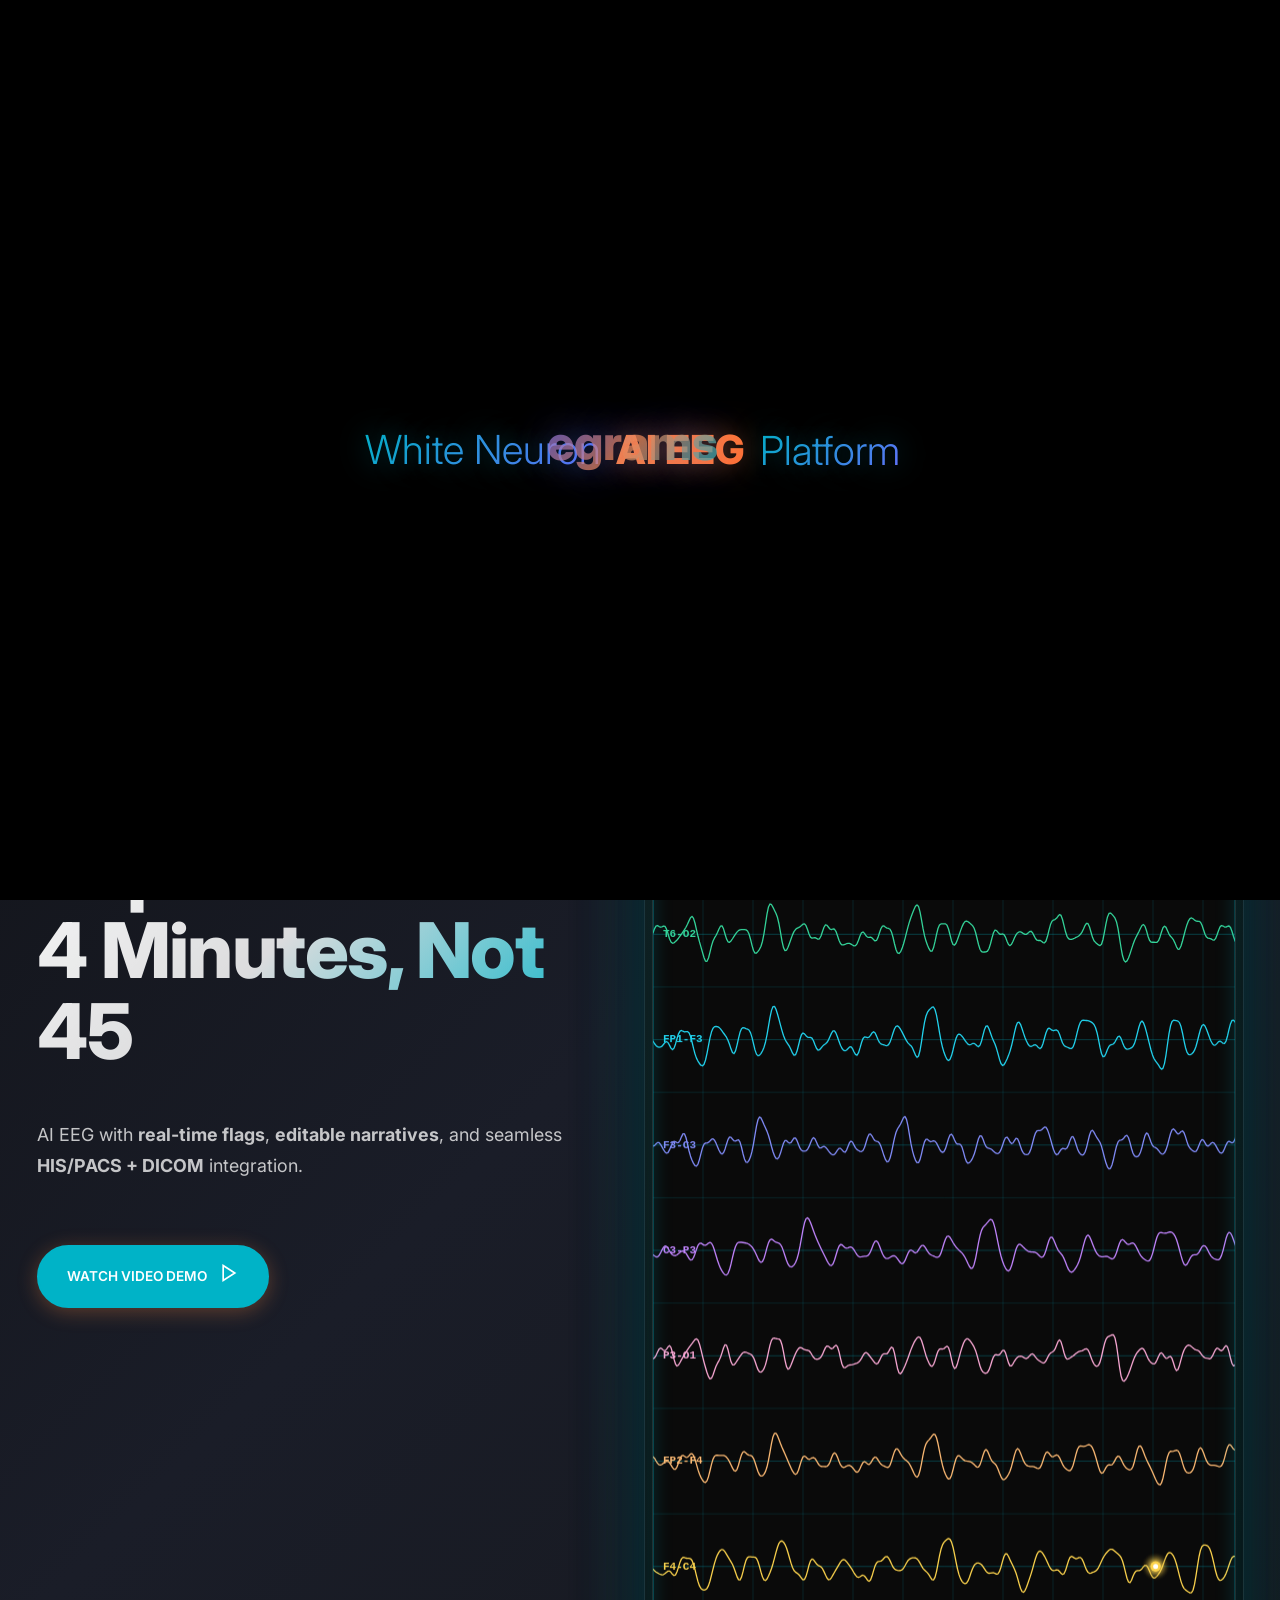
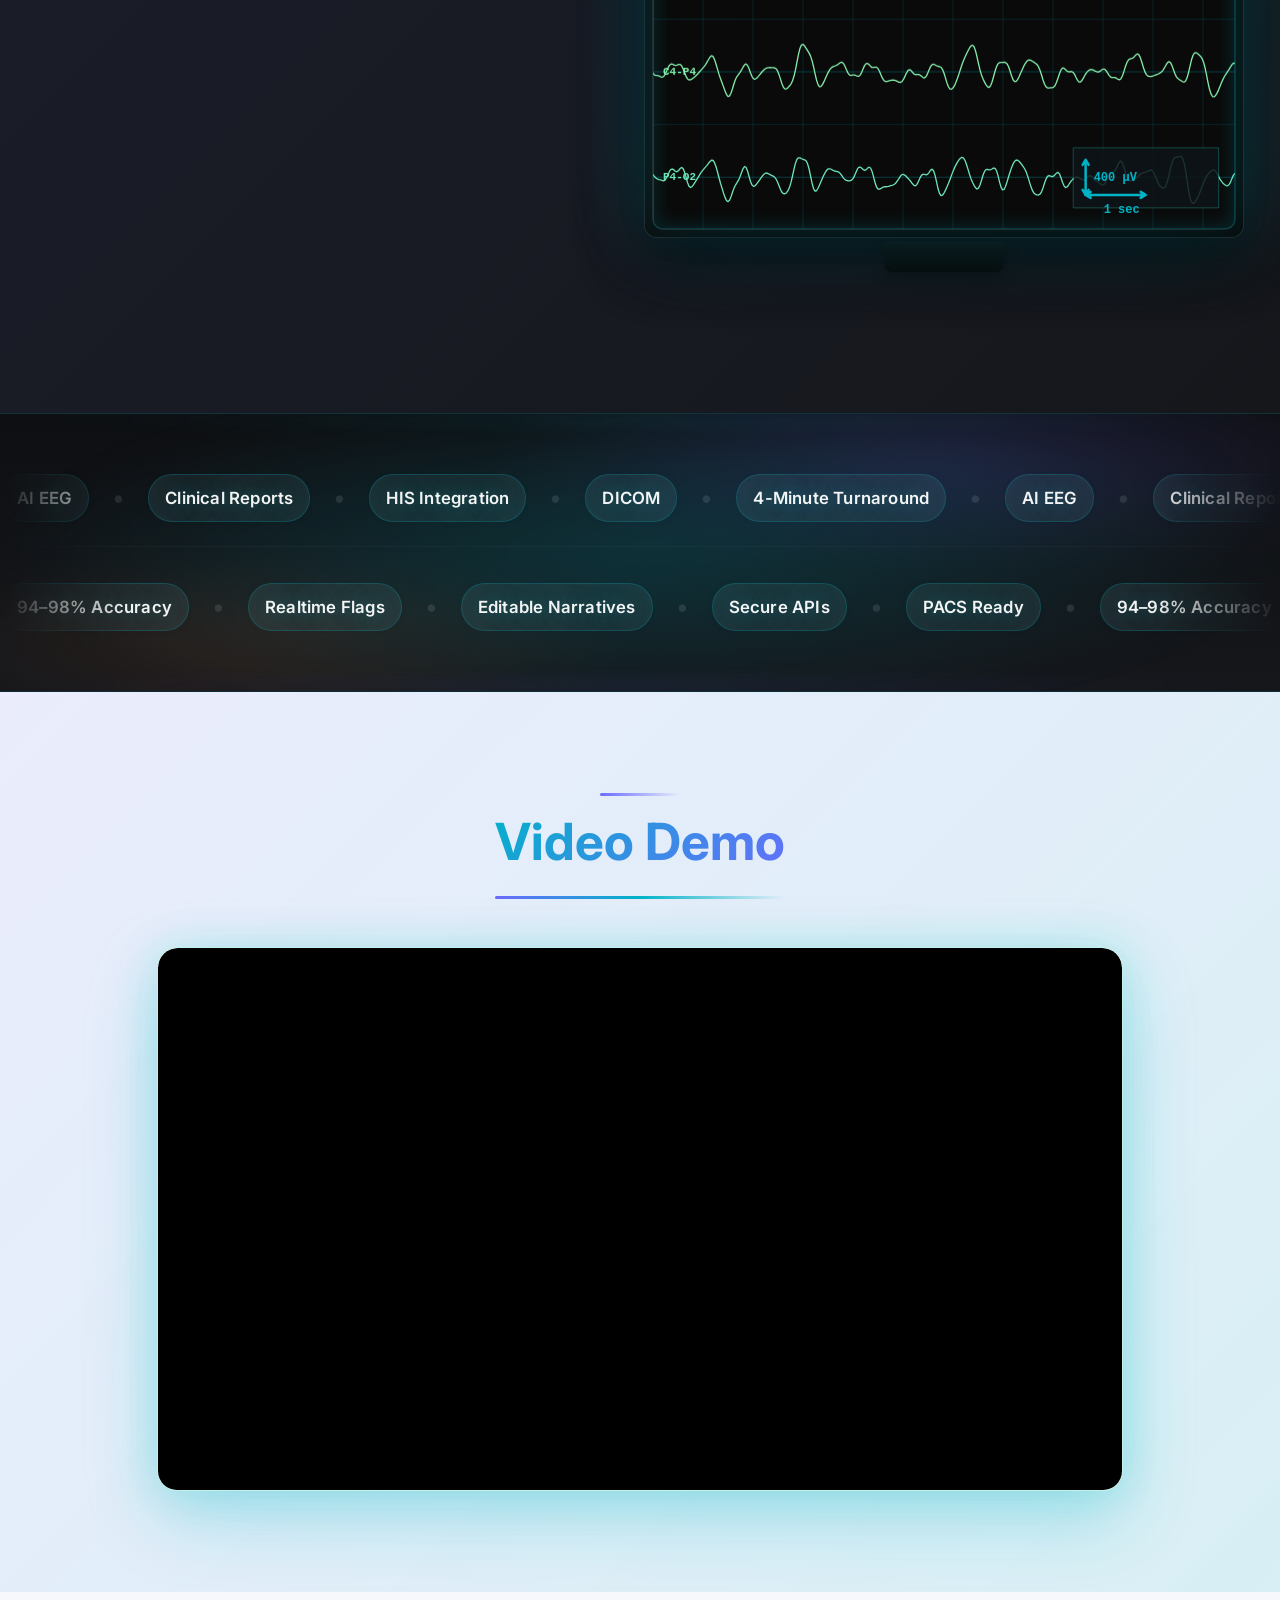
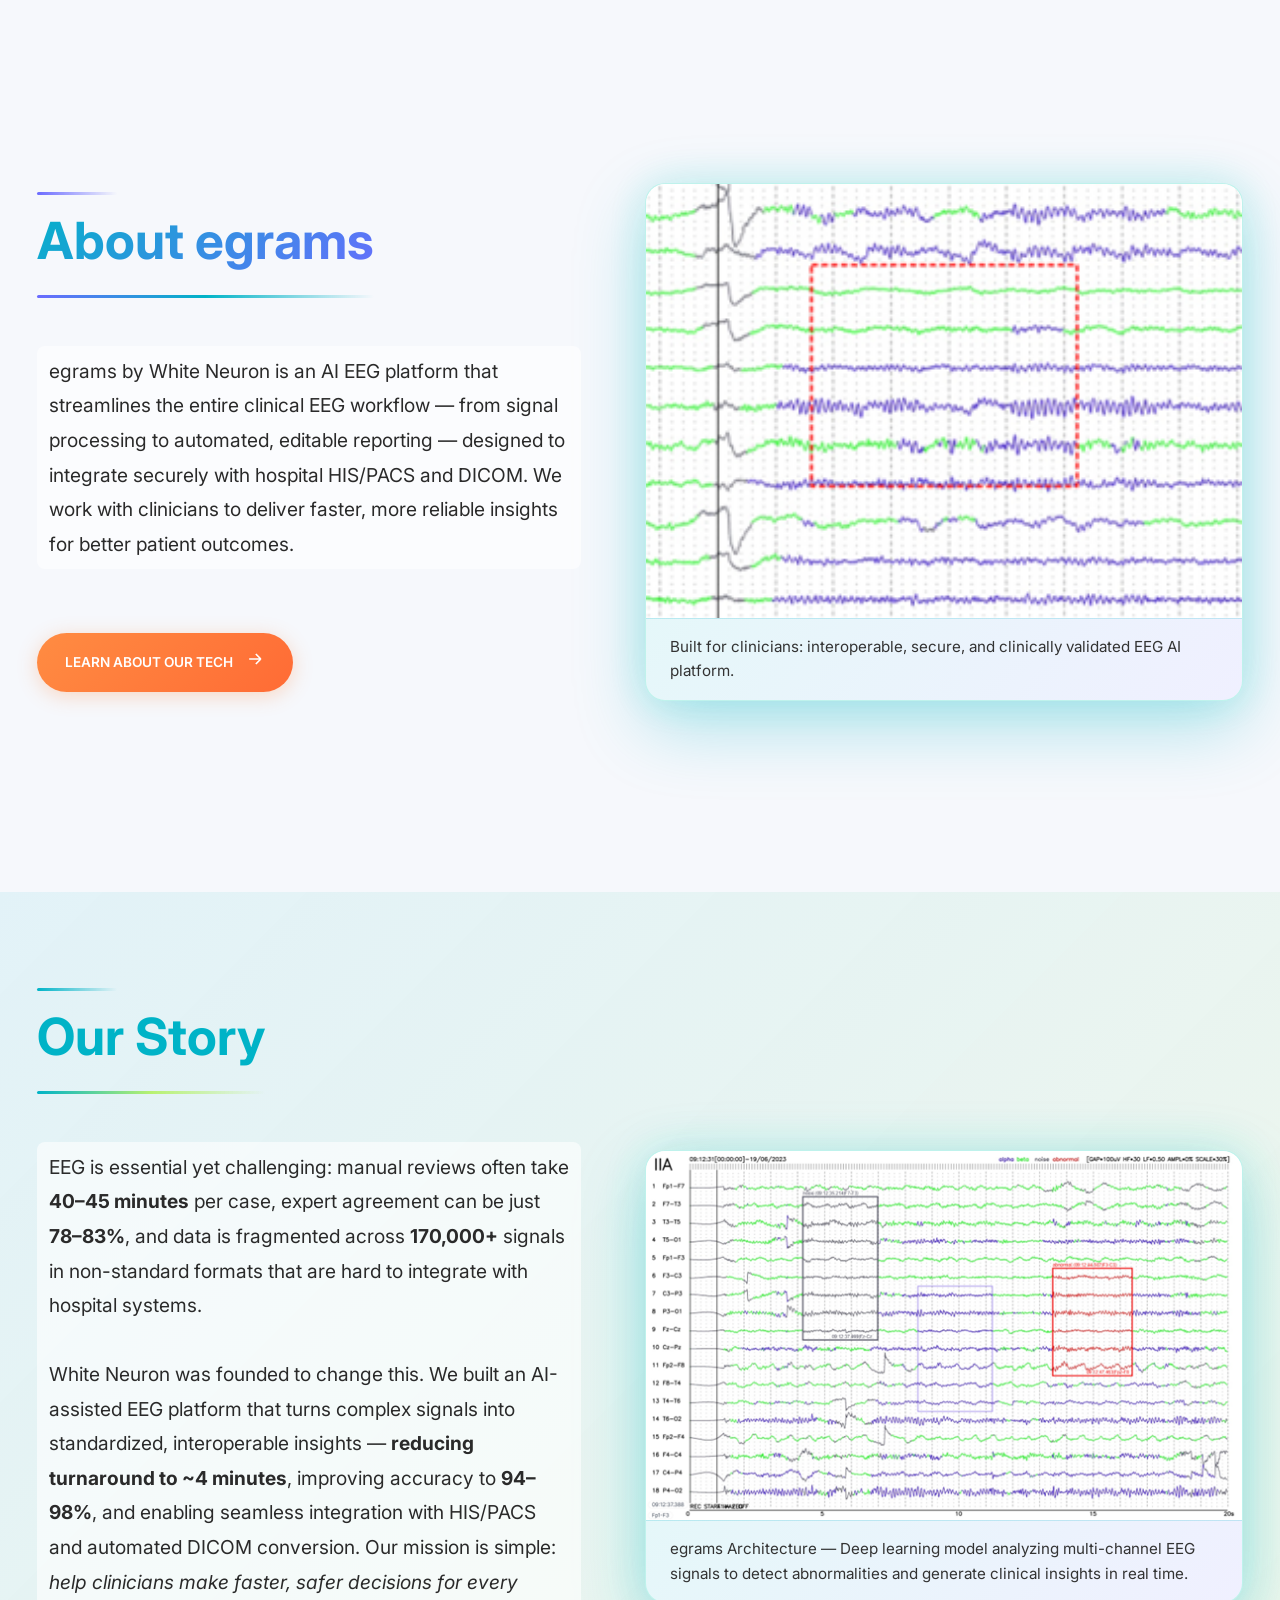
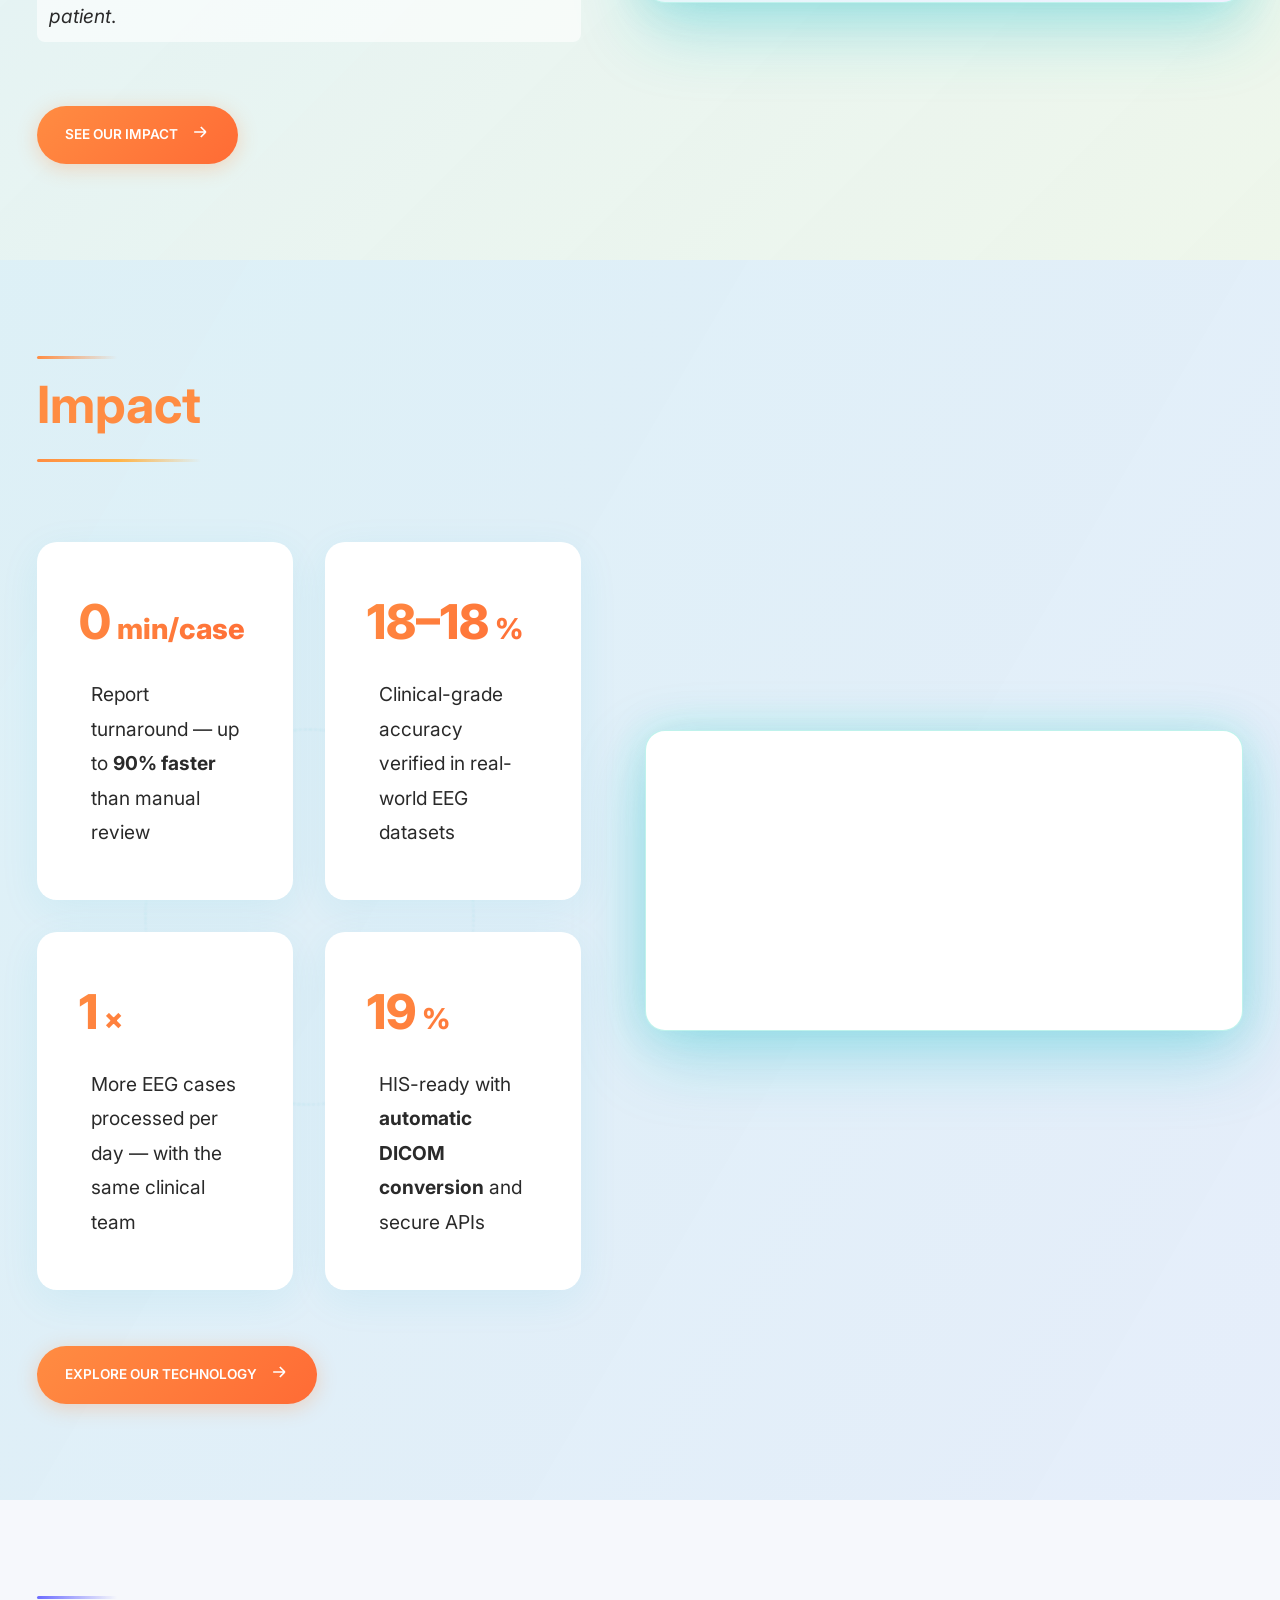
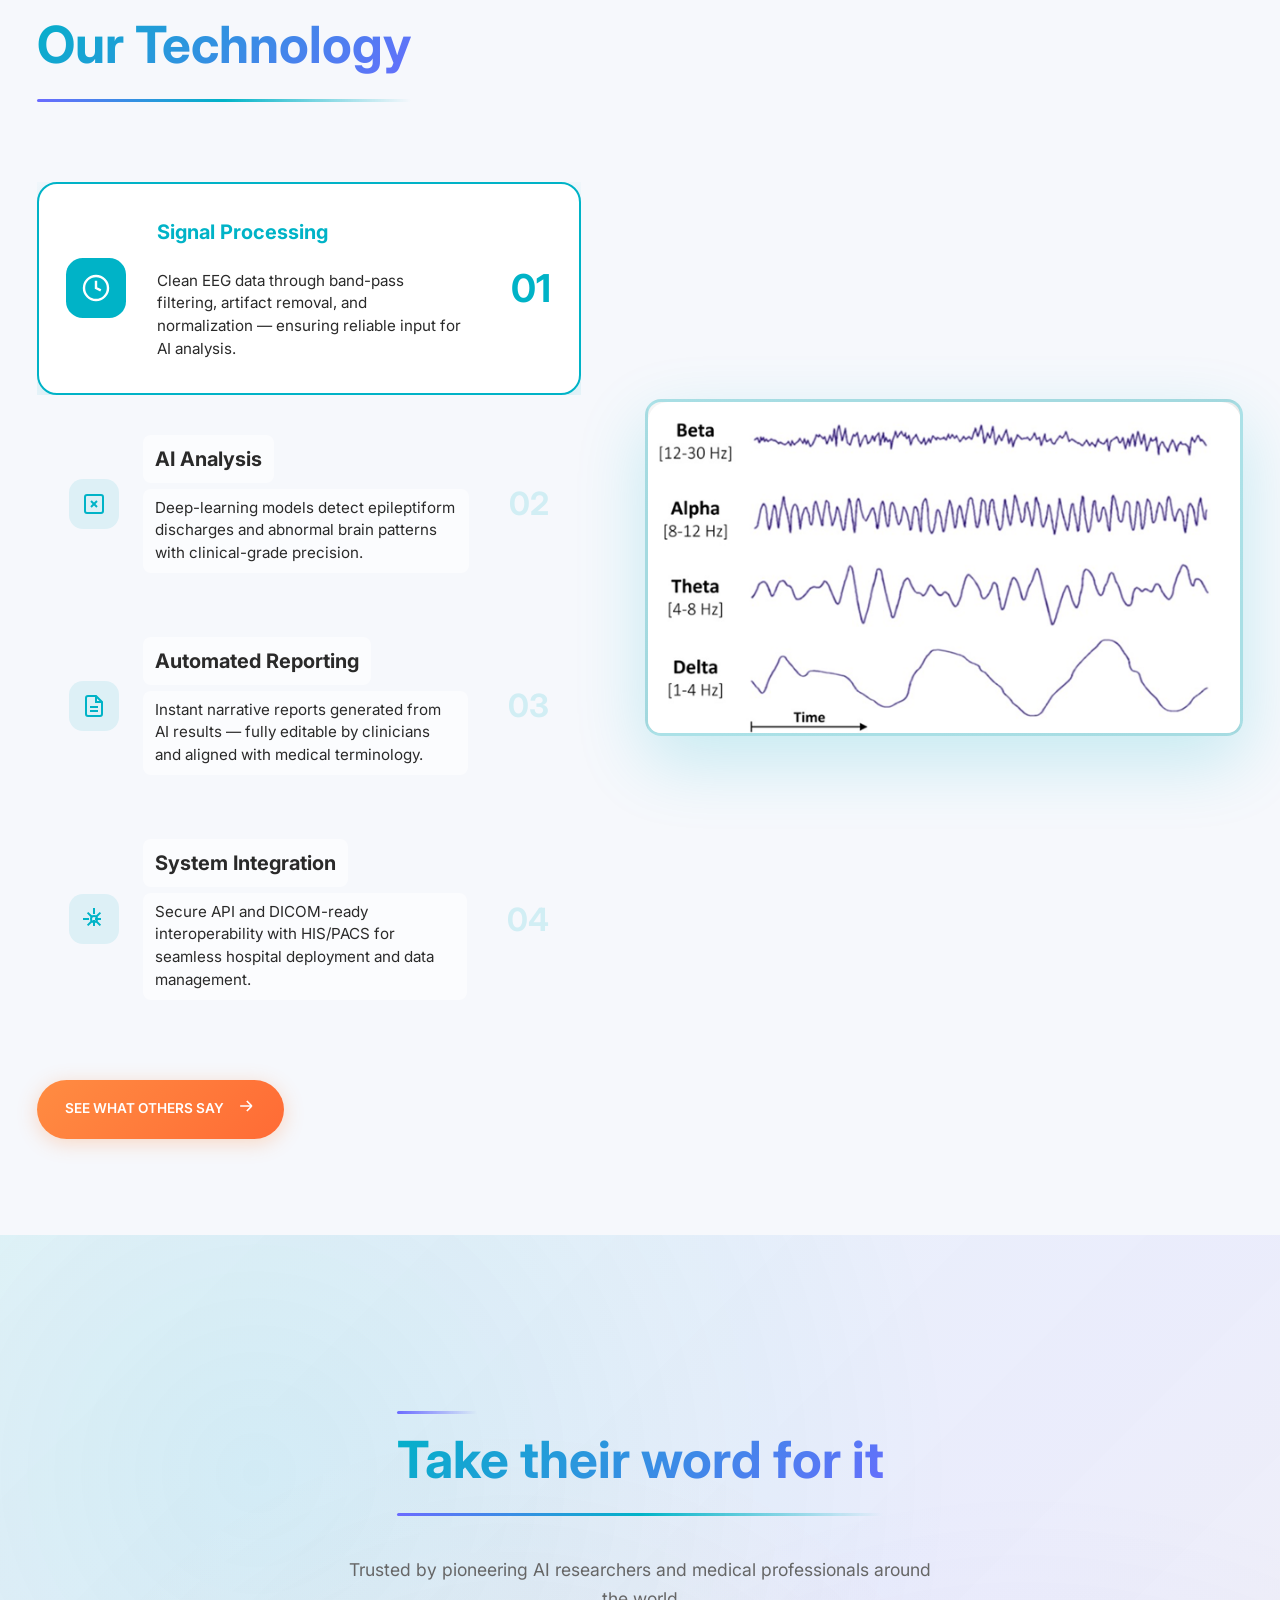
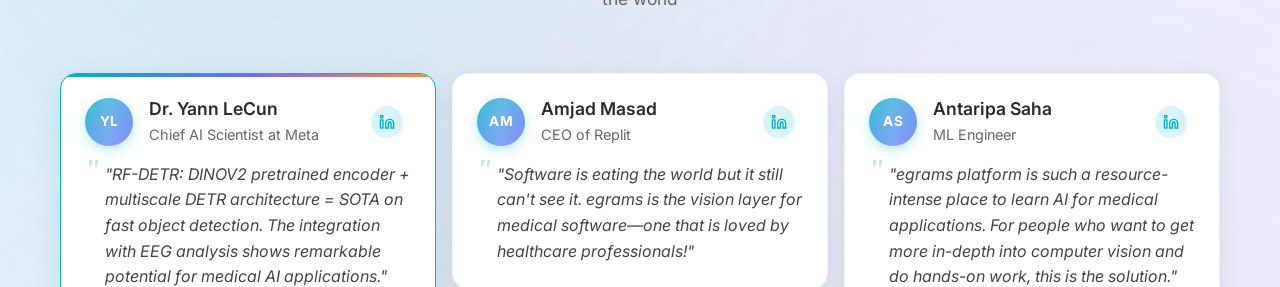
==== index.html @ e7fc0b76 "Update contact info: change website to egrams.co and email to contact@egrams.co" ====
<!DOCTYPE html>
<html lang="en">
<head>
    <meta charset="UTF-8">
    <meta name="viewport" content="width=device-width, initial-scale=1.0">
    <title>egrams - White Neuron AI EEG Platform</title>
    
    <!-- Favicon -->
    <link rel="icon" type="image/jpeg" href="image/egrams-logo-nbg.png">
    <link rel="shortcut icon" type="image/jpeg" href="image/egrams-logo-nbg.png">
    <link rel="apple-touch-icon" href="image/egrams-logo-nbg.png">
    
    <link href="https://fonts.googleapis.com/css2?family=Inter:wght@300;400;500;600;700;800;900&display=swap" rel="stylesheet">
    <link rel="stylesheet" href="https://cdnjs.cloudflare.com/ajax/libs/font-awesome/6.0.0/css/all.min.css">
    <link rel="stylesheet" href="https://cdn.jsdelivr.net/npm/@fancyapps/ui@5.0/dist/fancybox/fancybox.css">
    <link rel="stylesheet" href="styles.css">
</head>
<body>
    <!-- EEG Background Waves -->
    <div class="eeg-waves-container"></div>

    <!-- Preloader -->
    <div class="mil-preloader"> <div class="mil-preloader-animation"> <div class="mil-pos-abs mil-animation-1"> <p class="mil-h3 mil-muted mil-thin">White Neuron</p> <p class="mil-h3 mil-muted">AI EEG</p> <p class="mil-h3 mil-muted mil-thin">Platform</p> </div> <div class="mil-pos-abs mil-animation-2"> <div class="mil-reveal-frame"> <p class="mil-reveal-box"></p> <p class="mil-h3 mil-muted mil-thin">egrams</p> </div> </div> </div> </div>
    
    <!-- Navigation -->
    <nav class="nav_wrap" id="mainNav">
        <div class="nav_container">
            <div class="nav_border">
                <div class="nav_layout">
                    <a href="/" class="nav_logo_link">
                        <img src="image/egrams-logo-nbg.png" alt="egrams logo" class="nav_logo_img">
                    </a>
                    <button class="nav-toggle" aria-label="Mở menu" aria-expanded="false" aria-controls="mobileMenu">
                        <span class="bar"></span>
                        <span class="bar"></span>
                        <span class="bar"></span>
                    </button>
                    <div class="nav-menu-2" id="mobileMenu">
                        <a href="#video-demo" class="button_link">
                            <div class="icon_wrapper"><div class="icon-dot"></div></div>
                            <div class="button_text">Video Demo</div>
                        </a>
                        <a href="#about" class="button_link">
                            <div class="icon_wrapper"><div class="icon-dot"></div></div>
                            <div class="button_text">About</div>
                        </a>
                        <a href="#story" class="button_link">
                            <div class="icon_wrapper"><div class="icon-dot"></div></div>
                            <div class="button_text">Our Story</div>
                        </a>
                        <a href="#impact" class="button_link">
                            <div class="icon_wrapper"><div class="icon-dot"></div></div>
                            <div class="button_text">Impact</div>
                        </a>
                        <a href="#technology" class="button_link">
                            <div class="icon_wrapper"><div class="icon-dot"></div></div>
                            <div class="button_text">Technology</div>
                        </a>
                        <a href="#feedback" class="button_link">
                            <div class="icon_wrapper"><div class="icon-dot"></div></div>
                            <div class="button_text">Feedback</div>
                        </a>
                        <!-- <a href="#partners" class="button_link">
                            <div class="icon_wrapper"><div class="icon-dot"></div></div>
                            <div class="button_text">Partners</div>
                        </a> -->
                        <a href="https://egrams.co" class="contact-us-button">Contact Us</a>
                    </div>
                </div>
            </div>
        </div>
    </nav>

    <!-- Main Content -->
    <main class="page_main">
        
        <!-- Hero Section -->
        <div class="container-wrapper" id="hero">
            <div class="page-container">
                <section class="hero-section-container">
                    <div class="hero-grid">
                        <div class="hero-left-container">
                            <div class="line-wrapper">
                                <div class="line"></div>
                            </div>
                            <h1 class="hidden-h1">Get EEG Reports in <br><span class="hi">4 Minutes</span>, Not 45</h1>
                            <div class="space-small"></div>
                            <p class="text-body">
                                AI EEG with <strong>real-time flags</strong>, <strong>editable narratives</strong>, and seamless <strong>HIS/PACS + DICOM</strong> integration.
                            </p>

                            <div class="space-small"></div>
                            <div style="display: flex; gap: 1rem; flex-wrap: nowrap; align-items: center;">
                                <a href="#video-demo" class="button-3" style="background: var(--primary); border: 2px solid var(--primary); color: white;">
                                    <div class="button-3_content-wrap">WATCH VIDEO DEMO</div>
                                    <div class="button-3_arrow-wrapper">
                                        <svg width="20" height="20" viewBox="0 0 24 24" fill="none" stroke="currentColor" stroke-width="2">
                                            <polygon points="5 3 19 12 5 21 5 3"/>
                                        </svg>
                                    </div>
                                </a>
                            </div>
                        </div>

                        <div class="retro-tv-wrapper">
                            <div class="canvas-container">
                                <canvas id="eegWaveCanvas" width="800" height="400"></canvas>
                            </div>
                        </div>
                    </div>
                </section>

                <!-- Scroll Down Button -->
                <div class="scroll-down-container">
                    <svg class="scroll-circle-svg" viewBox="0 0 150 150">
                        <defs>
                            <path id="circlePath" d="M 75, 75 m -60, 0 a 60,60 0 1,1 120,0 a 60,60 0 1,1 -120,0"/>
                        </defs>
                        <text>
                            <textPath href="#circlePath" startOffset="0">
                                SCROLL DOWN • SCROLL DOWN • 
                            </textPath>
                        </text>
                    </svg>
                    <a href="#video-demo" class="scroll-down-arrow">
                        <svg width="24" height="24" viewBox="0 0 24 24" fill="none" stroke="white" stroke-width="2">
                            <path d="M5 12h14m-6 6l6-6m-6-6l6 6"/>
                        </svg>
                    </a>
                </div>
            </div>
        </div>

        <!-- Marquee Section -->
        <section class="marquee_section">
            <div class="marquee_overlay"></div>
            
            <!-- Row 1 - Scroll Left -->
            <div class="marquee_track marquee_track--left">
                <div class="marquee_inner">
                    <!-- Duplicate 1 -->
                    <span class="marquee_tag">AI EEG</span>
                    <span class="marquee_sep">•</span>
                    <span class="marquee_tag">Clinical Reports</span>
                    <span class="marquee_sep">•</span>
                    <span class="marquee_tag">HIS Integration</span>
                    <span class="marquee_sep">•</span>
                    <span class="marquee_tag">DICOM</span>
                    <span class="marquee_sep">•</span>
                    <span class="marquee_tag">4-Minute Turnaround</span>
                    <span class="marquee_sep">•</span>

                    <!-- Duplicate 2 -->
                    <span class="marquee_tag">AI EEG</span>
                    <span class="marquee_sep">•</span>
                    <span class="marquee_tag">Clinical Reports</span>
                    <span class="marquee_sep">•</span>
                    <span class="marquee_tag">HIS Integration</span>
                    <span class="marquee_sep">•</span>
                    <span class="marquee_tag">DICOM</span>
                    <span class="marquee_sep">•</span>
                    <span class="marquee_tag">4-Minute Turnaround</span>
                    <span class="marquee_sep">•</span>

                    <!-- Duplicate 3 -->
                    <span class="marquee_tag">AI EEG</span>
                    <span class="marquee_sep">•</span>
                    <span class="marquee_tag">Clinical Reports</span>
                    <span class="marquee_sep">•</span>
                    <span class="marquee_tag">HIS Integration</span>
                    <span class="marquee_sep">•</span>
                    <span class="marquee_tag">DICOM</span>
                    <span class="marquee_sep">•</span>
                    <span class="marquee_tag">4-Minute Turnaround</span>
                    <span class="marquee_sep">•</span>

                    <!-- Duplicate 4 -->
                    <span class="marquee_tag">AI EEG</span>
                    <span class="marquee_sep">•</span>
                    <span class="marquee_tag">Clinical Reports</span>
                    <span class="marquee_sep">•</span>
                    <span class="marquee_tag">HIS Integration</span>
                    <span class="marquee_sep">•</span>
                    <span class="marquee_tag">DICOM</span>
                    <span class="marquee_sep">•</span>
                    <span class="marquee_tag">4-Minute Turnaround</span>
                    <span class="marquee_sep">•</span>
                </div>
            </div>

            <!-- Row 2 - Scroll Right -->
            <div class="marquee_track marquee_track--right">
                <div class="marquee_inner">
                    <!-- Duplicate 1 -->
                    <span class="marquee_tag">94–98% Accuracy</span>
                    <span class="marquee_sep">•</span>
                    <span class="marquee_tag">Realtime Flags</span>
                    <span class="marquee_sep">•</span>
                    <span class="marquee_tag">Editable Narratives</span>
                    <span class="marquee_sep">•</span>
                    <span class="marquee_tag">Secure APIs</span>
                    <span class="marquee_sep">•</span>
                    <span class="marquee_tag">PACS Ready</span>
                    <span class="marquee_sep">•</span>

                    <!-- Duplicate 2 -->
                    <span class="marquee_tag">94–98% Accuracy</span>
                    <span class="marquee_sep">•</span>
                    <span class="marquee_tag">Realtime Flags</span>
                    <span class="marquee_sep">•</span>
                    <span class="marquee_tag">Editable Narratives</span>
                    <span class="marquee_sep">•</span>
                    <span class="marquee_tag">Secure APIs</span>
                    <span class="marquee_sep">•</span>
                    <span class="marquee_tag">PACS Ready</span>
                    <span class="marquee_sep">•</span>

                    <!-- Duplicate 3 -->
                    <span class="marquee_tag">94–98% Accuracy</span>
                    <span class="marquee_sep">•</span>
                    <span class="marquee_tag">Realtime Flags</span>
                    <span class="marquee_sep">•</span>
                    <span class="marquee_tag">Editable Narratives</span>
                    <span class="marquee_sep">•</span>
                    <span class="marquee_tag">Secure APIs</span>
                    <span class="marquee_sep">•</span>
                    <span class="marquee_tag">PACS Ready</span>
                    <span class="marquee_sep">•</span>

                    <!-- Duplicate 4 -->
                    <span class="marquee_tag">94–98% Accuracy</span>
                    <span class="marquee_sep">•</span>
                    <span class="marquee_tag">Realtime Flags</span>
                    <span class="marquee_sep">•</span>
                    <span class="marquee_tag">Editable Narratives</span>
                    <span class="marquee_sep">•</span>
                    <span class="marquee_tag">Secure APIs</span>
                    <span class="marquee_sep">•</span>
                    <span class="marquee_tag">PACS Ready</span>
                    <span class="marquee_sep">•</span>
                </div>
            </div>
        </section>


        <!-- Video Demo Section -->
        <div class="container-wrapper" id="video-demo">
            <div class="page-container">
                <section class="video-demo-section fade-in-section">
                    <h2 class="heading-2 blue text-center">Video Demo</h2>
                    <div class="video-demo-container">
                        <div class="video-wrapper">
                            <iframe 
                                id="demoVideo" 
                                width="100%" 
                                height="100%" 
                                src="https://www.youtube.com/embed/udfpYs3HN18?rel=0&modestbranding=1" 
                                frameborder="0" 
                                allow="accelerometer; autoplay; clipboard-write; encrypted-media; gyroscope; picture-in-picture" 
                                allowfullscreen>
                            </iframe>
                        </div>
                    </div>
                </section>
            </div>
        </div>

        <!-- Story Section -->
        <!-- About Section -->
        <div class="container-wrapper" id="about">
            <div class="page-container">
                <section class="fade-in-section">
                    <div class="feature-grid">
                        <div class="hero-left-container">
                            <h2 class="heading-2 blue">About egrams</h2>
                            <div class="space-small"></div>
                            <div class="text-body right">
                                egrams by White Neuron is an AI EEG platform that streamlines the entire clinical EEG workflow — from signal processing to automated, editable reporting — designed to integrate securely with hospital HIS/PACS and DICOM.
                                We work with clinicians to deliver faster, more reliable insights for better patient outcomes.
                            </div>

                            <div class="space-small"></div>
                            <a href="#technology" class="button-3">
                                <div class="button-3_content-wrap">LEARN ABOUT OUR TECH</div>
                                <div class="button-3_arrow-wrapper">
                                    <svg width="20" height="20" viewBox="0 0 24 24" fill="none" stroke="currentColor" stroke-width="2">
                                        <path d="M5 12h14m-6 6l6-6m-6-6l6 6"/>
                                    </svg>
                                </div>
                            </a>
                        </div>
                        <div class="hero-gif">
                            <img src="image/Picture5.png" alt="About egrams" loading="lazy">
                            <p class="image-caption">Built for clinicians: interoperable, secure, and clinically validated EEG AI platform.</p>
                        </div>
                    </div>
                </section>
            </div>
        </div>

        <!-- Story Section -->
        <div class="container-wrapper green" id="story">
            <div class="page-container">
                <section class="our-story-section fade-in-section">
                    <div class="feature-grid">
                        <div class="hero-left-container">
                            <h2 class="heading-2 green">Our Story</h2>
                            <div class="space-small"></div>
                            <div class="text-body right">
                            EEG is essential yet challenging: manual reviews often take <strong>40–45 minutes</strong> per case,
                            expert agreement can be just <strong>78–83%</strong>, and data is fragmented across <strong>170,000+</strong> signals
                            in non-standard formats that are hard to integrate with hospital systems.<br><br>
                            White Neuron was founded to change this. We built an AI-assisted EEG platform that turns complex signals
                            into standardized, interoperable insights — <strong>reducing turnaround to ~4 minutes</strong>, improving
                            accuracy to <strong>94–98%</strong>, and enabling seamless integration with HIS/PACS and automated DICOM conversion.
                            Our mission is simple: <em>help clinicians make faster, safer decisions for every patient</em>.
                            </div>

                            <div class="space-small"></div>
                            <a href="#impact" class="button-3">
                                <div class="button-3_content-wrap">SEE OUR IMPACT</div>
                                <div class="button-3_arrow-wrapper">
                                    <svg width="20" height="20" viewBox="0 0 24 24" fill="none" stroke="currentColor" stroke-width="2">
                                        <path d="M5 12h14m-6 6l6-6m-6-6l6 6"/>
                                    </svg>
                                </div>
                            </a>
                        </div>
                        <div class="hero-gif">
                            <img src="image/our_story.png" alt="Our Story">
                            <p class="image-caption">
                                egrams Architecture — Deep learning model analyzing multi-channel EEG signals to detect abnormalities and generate clinical insights in real time.
                            </p>

                        </div>
                    </div>
                </section>
            </div>
        </div>

        <!-- Impact Section -->
        <div class="container-wrapper" id="impact">
            <div class="page-container">
                <section class="impact-section fade-in-section">
                    <div class="feature-grid">
                        <div class="hero-left-container">
                            <h2 class="heading-2 orange">Impact</h2>
                            <div class="space-small"></div>
                            <div class="impact-stats-main-wapper">
                            <div class="impact-stats-wrapper">
                                <div class="stat-number" style="font-size: 3rem;"><span data-target="4">0</span><span style="font-size:.6em;">&nbsp;min/case</span></div>
                                <div class="text-body" style="margin:0;">Report turnaround — up to <strong>90% faster</strong> than manual review</div>
                            </div>
                            <div class="impact-stats-wrapper">
                                <div class="stat-number" style="font-size: 3rem;"><span data-target="94">0</span>–<span data-target="98">0</span><span style="font-size:.6em;">&nbsp;%</span></div>
                                <div class="text-body" style="margin:0;">Clinical-grade accuracy verified in real-world EEG datasets</div>
                            </div>
                            <div class="impact-stats-wrapper">
                                <div class="stat-number" style="font-size: 3rem;"><span data-target="10">0</span><span style="font-size:.6em;">&nbsp;×</span></div>
                                <div class="text-body" style="margin:0;">More EEG cases processed per day — with the same clinical team</div>
                            </div>
                            <div class="impact-stats-wrapper">
                                <div class="stat-number" style="font-size: 3rem;"><span data-target="100">0</span><span style="font-size:.6em;">&nbsp;%</span></div>
                                <div class="text-body" style="margin:0;">HIS-ready with <strong>automatic DICOM conversion</strong> and secure APIs</div>
                            </div>
                            </div>

                            <div class="space-small"></div>
                            <a href="#technology" class="button-3">
                                <div class="button-3_content-wrap">EXPLORE OUR TECHNOLOGY</div>
                                <div class="button-3_arrow-wrapper">
                                    <svg width="20" height="20" viewBox="0 0 24 24" fill="none" stroke="currentColor" stroke-width="2">
                                        <path d="M5 12h14m-6 6l6-6m-6-6l6 6"/>
                                    </svg>
                                </div>
                            </a>
                        </div>
                        <!-- <div class="hero-gif">
                            <canvas id="impactCanvas"></canvas>
                        </div> -->
                        <div class="hero-gif" style="position: relative; display: flex; align-items: center; justify-content: center;">
                            <video src="video.mp4" autoplay loop muted preload="none" loading="lazy" style="width: 100%; height: auto; border-radius: 20px;"></video>
                        </div>
                    </div>
                </section>
            </div>
        </div>

        <!-- Technology Section -->
        <div class="container-wrapper" id="technology">
            <div class="page-container">
                <section class="our-technology-section fade-in-section">
                    <div class="feature-grid">
                        <div class="hero-left-container">
                            <h2 class="heading-2 blue">Our Technology</h2>
                            <div class="space-small"></div>
                            
                            <!-- Technology Process List -->
                            <div class="tech-process-list">
                                <div class="tech-step active" data-step="1">
                                    <div class="tech-step-header">
                                        <div class="tech-step-icon">
                                            <svg xmlns="http://www.w3.org/2000/svg" width="24" height="24" viewBox="0 0 24 24" fill="none" stroke="currentColor" stroke-width="2">
                                                <circle cx="12" cy="12" r="10"/>
                                                <path d="M12 6v6l4 2"/>
                                            </svg>
                                        </div>
                                        <div class="tech-step-content">
                                            <h3 class="tech-step-title">Signal Processing</h3>
                                            <p class="tech-step-desc">Clean EEG data through band-pass filtering, artifact removal, and normalization — ensuring reliable input for AI analysis.</p>
                                        </div>
                                        <div class="tech-step-indicator">
                                            <span class="step-number">01</span>
                                        </div>
                                    </div>
                                </div>

                                <div class="tech-step" data-step="2">
                                    <div class="tech-step-header">
                                        <div class="tech-step-icon">
                                            <svg xmlns="http://www.w3.org/2000/svg" width="24" height="24" viewBox="0 0 24 24" fill="none" stroke="currentColor" stroke-width="2">
                                                <rect x="3" y="3" width="18" height="18" rx="2" ry="2"/>
                                                <line x1="9" y1="9" x2="15" y2="15"/>
                                                <line x1="15" y1="9" x2="9" y2="15"/>
                                            </svg>
                                        </div>
                                        <div class="tech-step-content">
                                            <h3 class="tech-step-title">AI Analysis</h3>
                                            <p class="tech-step-desc">Deep-learning models detect epileptiform discharges and abnormal brain patterns with clinical-grade precision.</p>
                                        </div>
                                        <div class="tech-step-indicator">
                                            <span class="step-number">02</span>
                                        </div>
                                    </div>
                                </div>

                                <div class="tech-step" data-step="3">
                                    <div class="tech-step-header">
                                        <div class="tech-step-icon">
                                            <svg xmlns="http://www.w3.org/2000/svg" width="24" height="24" viewBox="0 0 24 24" fill="none" stroke="currentColor" stroke-width="2">
                                                <path d="M14 2H6a2 2 0 0 0-2 2v16a2 2 0 0 0 2 2h12a2 2 0 0 0 2-2V8z"/>
                                                <polyline points="14 2 14 8 20 8"/>
                                                <line x1="16" y1="13" x2="8" y2="13"/>
                                                <line x1="16" y1="17" x2="8" y2="17"/>
                                            </svg>
                                        </div>
                                        <div class="tech-step-content">
                                            <h3 class="tech-step-title">Automated Reporting</h3>
                                            <p class="tech-step-desc">Instant narrative reports generated from AI results — fully editable by clinicians and aligned with medical terminology.</p>
                                        </div>
                                        <div class="tech-step-indicator">
                                            <span class="step-number">03</span>
                                        </div>
                                    </div>
                                </div>

                                <div class="tech-step" data-step="4">
                                    <div class="tech-step-header">
                                        <div class="tech-step-icon">
                                            <svg xmlns="http://www.w3.org/2000/svg" width="24" height="24" viewBox="0 0 24 24" fill="none" stroke="currentColor" stroke-width="2">
                                                <circle cx="12" cy="12" r="3"/>
                                                <path d="M12 1v6m0 6v6M5.6 5.6l4.2 4.2m4.4 4.4l4.2 4.2M1 12h6m6 0h6M5.6 18.4l4.2-4.2m4.4-4.4l4.2-4.2"/>
                                            </svg>
                                        </div>
                                        <div class="tech-step-content">
                                            <h3 class="tech-step-title">System Integration</h3>
                                            <p class="tech-step-desc">Secure API and DICOM-ready interoperability with HIS/PACS for seamless hospital deployment and data management.</p>
                                        </div>
                                        <div class="tech-step-indicator">
                                            <span class="step-number">04</span>
                                        </div>
                                    </div>
                                </div>
                            </div>

                            <div class="space-small"></div>
                            <a href="#feedback" class="button-3">
                                <div class="button-3_content-wrap">SEE WHAT OTHERS SAY</div>
                                <div class="button-3_arrow-wrapper">
                                    <svg width="20" height="20" viewBox="0 0 24 24" fill="none" stroke="currentColor" stroke-width="2">
                                        <path d="M5 12h14m-6 6l6-6m-6-6l6 6"/>
                                    </svg>
                                </div>
                            </a>
                        </div>

                        <!-- Technology Image Display -->
                        <div class="hero-gif">
                            <div class="tech-image-display">
                                <img src="image/Picture1.png" alt="Signal Processing" class="tech-image active" data-step="1" loading="lazy">
                                <img src="image/Picture2.png" alt="AI Analysis" class="tech-image" data-step="2" loading="lazy">
                                <img src="image/Picture3.png" alt="Report Generation" class="tech-image" data-step="3" loading="lazy">
                                <img src="image/Picture4.png" alt="System Integration" class="tech-image" data-step="4" loading="lazy">
                            </div>
                        </div>
                    </div>
                </section>
            </div>
        </div>

        <!-- Feedback Review Section -->
        <div class="container-wrapper" id="feedback">
            <div class="page-container">
                <section class="feedback-section fade-in-section">
                    <div class="feedback-header">
                        <div class="feedback-header-content">
                            <div class="feedback-title-section">
                                <h2 class="heading-2 blue text-center">Take their word for it</h2>
                                <p class="feedback-subtitle">Trusted by pioneering AI researchers and medical professionals around the world</p>
                            </div>
                            <!-- <div class="feedback-header-link">
                                <a href="https://whiteneuron.com/testimonials" class="feedback-link-button" target="_blank">
                                    <span>View All Reviews</span>
                                    <svg width="16" height="16" viewBox="0 0 24 24" fill="none" stroke="currentColor" stroke-width="2">
                                        <path d="M7 17L17 7M17 7H7M17 7V17"/>
                                    </svg>
                                </a>
                            </div> -->
                        </div>
                    </div>
                    
                    <div class="feedback-grid">
                        <!-- Testimonial 1 -->
                        <div class="testimonial-card" data-delay="0">
                            <div class="testimonial-header">
                                <div class="testimonial-avatar">
                                    <div class="avatar-placeholder">YL</div>
                                </div>
                                <div class="testimonial-info">
                                    <h4 class="testimonial-name">Dr. Yann LeCun</h4>
                                    <p class="testimonial-title">Chief AI Scientist at Meta</p>
                                </div>
                                <div class="testimonial-link">
                                    <a href="https://linkedin.com/in/yann-lecun" target="_blank" title="View LinkedIn Profile">
                                        <svg width="16" height="16" viewBox="0 0 24 24" fill="none" stroke="currentColor" stroke-width="2">
                                            <path d="M16 8a6 6 0 0 1 6 6v7h-4v-7a2 2 0 0 0-2-2 2 2 0 0 0-2 2v7h-4v-7a6 6 0 0 1 6-6z"/>
                                            <rect x="2" y="9" width="4" height="12"/>
                                            <circle cx="4" cy="4" r="2"/>
                                        </svg>
                                    </a>
                                </div>
                            </div>
                            <div class="testimonial-content">
                                <p>"RF-DETR: DINOV2 pretrained encoder + multiscale DETR architecture = SOTA on fast object detection. The integration with EEG analysis shows remarkable potential for medical AI applications."</p>
                            </div>
                        </div>

                        <!-- Testimonial 2 -->
                        <div class="testimonial-card" data-delay="200">
                            <div class="testimonial-header">
                                <div class="testimonial-avatar">
                                    <div class="avatar-placeholder">NR</div>
                                </div>
                                <div class="testimonial-info">
                                    <h4 class="testimonial-name">Dr. Nikhila Ravi</h4>
                                    <p class="testimonial-title">Lead Author of Segment Anything @ Meta</p>
                                </div>
                                <div class="testimonial-link">
                                    <a href="https://linkedin.com/in/nikhila-ravi" target="_blank" title="View LinkedIn Profile">
                                        <svg width="16" height="16" viewBox="0 0 24 24" fill="none" stroke="currentColor" stroke-width="2">
                                            <path d="M16 8a6 6 0 0 1 6 6v7h-4v-7a2 2 0 0 0-2-2 2 2 0 0 0-2 2v7h-4v-7a6 6 0 0 1 6-6z"/>
                                            <rect x="2" y="9" width="4" height="12"/>
                                            <circle cx="4" cy="4" r="2"/>
                                        </svg>
                                    </a>
                                </div>
                            </div>
                            <div class="testimonial-content">
                                <p>"The right UX is key! Love how egrams has adapted advanced AI interface to maximize utility and efficiency in clinical EEG analysis workflows."</p>
                            </div>
                        </div>

                        <!-- Testimonial 3 -->
                        <div class="testimonial-card" data-delay="400">
                            <div class="testimonial-header">
                                <div class="testimonial-avatar">
                                    <div class="avatar-placeholder">AM</div>
                                </div>
                                <div class="testimonial-info">
                                    <h4 class="testimonial-name">Amjad Masad</h4>
                                    <p class="testimonial-title">CEO of Replit</p>
                                </div>
                                <div class="testimonial-link">
                                    <a href="https://linkedin.com/in/amjadmasad" target="_blank" title="View LinkedIn Profile">
                                        <svg width="16" height="16" viewBox="0 0 24 24" fill="none" stroke="currentColor" stroke-width="2">
                                            <path d="M16 8a6 6 0 0 1 6 6v7h-4v-7a2 2 0 0 0-2-2 2 2 0 0 0-2 2v7h-4v-7a6 6 0 0 1 6-6z"/>
                                            <rect x="2" y="9" width="4" height="12"/>
                                            <circle cx="4" cy="4" r="2"/>
                                        </svg>
                                    </a>
                                </div>
                            </div>
                            <div class="testimonial-content">
                                <p>"Software is eating the world but it still can't see it. egrams is the vision layer for medical software—one that is loved by healthcare professionals!"</p>
                            </div>
                        </div>

                        <!-- Testimonial 4 -->
                        <div class="testimonial-card" data-delay="600">
                            <div class="testimonial-header">
                                <div class="testimonial-avatar">
                                    <div class="avatar-placeholder">BL</div>
                                </div>
                                <div class="testimonial-info">
                                    <h4 class="testimonial-name">Beyang Liu</h4>
                                    <p class="testimonial-title">CTO of Sourcegraph</p>
                                </div>
                                <div class="testimonial-link">
                                    <a href="https://linkedin.com/in/beyang" target="_blank" title="View LinkedIn Profile">
                                        <svg width="16" height="16" viewBox="0 0 24 24" fill="none" stroke="currentColor" stroke-width="2">
                                            <path d="M16 8a6 6 0 0 1 6 6v7h-4v-7a2 2 0 0 0-2-2 2 2 0 0 0-2 2v7h-4v-7a6 6 0 0 1 6-6z"/>
                                            <rect x="2" y="9" width="4" height="12"/>
                                            <circle cx="4" cy="4" r="2"/>
                                        </svg>
                                    </a>
                                </div>
                            </div>
                            <div class="testimonial-content">
                                <p>"A lot of people have noted a gap between what AI seems capable of doing in demos and what they're able to get in real-world settings. egrams bridges that gap for medical professionals."</p>
                            </div>
                        </div>

                        <!-- Testimonial 5 -->
                        <div class="testimonial-card" data-delay="800">
                            <div class="testimonial-header">
                                <div class="testimonial-avatar">
                                    <div class="avatar-placeholder">AS</div>
                                </div>
                                <div class="testimonial-info">
                                    <h4 class="testimonial-name">Antaripa Saha</h4>
                                    <p class="testimonial-title">ML Engineer</p>
                                </div>
                                <div class="testimonial-link">
                                    <a href="https://linkedin.com/in/antaripa-saha" target="_blank" title="View LinkedIn Profile">
                                        <svg width="16" height="16" viewBox="0 0 24 24" fill="none" stroke="currentColor" stroke-width="2">
                                            <path d="M16 8a6 6 0 0 1 6 6v7h-4v-7a2 2 0 0 0-2-2 2 2 0 0 0-2 2v7h-4v-7a6 6 0 0 1 6-6z"/>
                                            <rect x="2" y="9" width="4" height="12"/>
                                            <circle cx="4" cy="4" r="2"/>
                                        </svg>
                                    </a>
                                </div>
                            </div>
                            <div class="testimonial-content">
                                <p>"egrams platform is such a resource-intense place to learn AI for medical applications. For people who want to get more in-depth into computer vision and do hands-on work, this is the solution."</p>
                            </div>
                        </div>

                        <!-- Testimonial 6 -->
                        <div class="testimonial-card" data-delay="1000">
                            <div class="testimonial-header">
                                <div class="testimonial-avatar">
                                    <div class="avatar-placeholder">AG</div>
                                </div>
                                <div class="testimonial-info">
                                    <h4 class="testimonial-name">Asim Ghanchi</h4>
                                    <p class="testimonial-title">Assistant Vice President, Technology Services at BNSF</p>
                                </div>
                                <div class="testimonial-link">
                                    <a href="https://linkedin.com/in/asim-ghanchi" target="_blank" title="View LinkedIn Profile">
                                        <svg width="16" height="16" viewBox="0 0 24 24" fill="none" stroke="currentColor" stroke-width="2">
                                            <path d="M16 8a6 6 0 0 1 6 6v7h-4v-7a2 2 0 0 0-2-2 2 2 0 0 0-2 2v7h-4v-7a6 6 0 0 1 6-6z"/>
                                            <rect x="2" y="9" width="4" height="12"/>
                                            <circle cx="4" cy="4" r="2"/>
                                        </svg>
                                    </a>
                                </div>
                            </div>
                            <div class="testimonial-content">
                                <p>"Technological advances are essential for healthcare to maintain its leadership. egrams is helping us immediately realize value from state-of-the-art computer vision technology in medical applications."</p>
                            </div>
                        </div>
                    </div>
                </section>
            </div>
        </div>

    </main>

    <!-- Footer -->
    <footer>
        <div class="uui-footer01_top-wrapper">
            <div class="uui-footer01_left-wrapper">
                <h3 style="font-size: 1.5rem; margin-bottom: 1rem;">egrams</h3>
                <p style="color: #999;">Advancing brain research through AI and neuroscience</p>
                <div style="margin-top: 1rem; color: #bbb; line-height: 1.6;">
                    <div>White Neuron</div>
                    <div>LK333 DV08 Dia Lao Area, Mau Luong Urban Area, Kien Hung Ward, Hanoi, Vietnam</div>
                </div>
                <div style="margin-top: 1.25rem; display: flex; gap: 1rem; flex-wrap: wrap; align-items:center;">
                    <a href="mailto:contact@egrams.co" style="color: #ff8c42; text-decoration: none;">contact@egrams.co</a>
                    <span style="opacity:.5;">|</span>
                    <a href="tel:+840339802255" style="color: #ff8c42; text-decoration: none;">+84 033 980 2255</a>
                </div>
                <div style="margin-top: 1rem; display:flex; gap:.75rem; align-items:center;">
                    <a href="https://www.linkedin.com/company/whiteneuron" target="_blank" rel="noopener" aria-label="LinkedIn" style="color:#fff; opacity:.8;">
                        <i class="fa-brands fa-linkedin"></i>
                    </a>
                    <a href="https://x.com/whiteneuron" target="_blank" rel="noopener" aria-label="X" style="color:#fff; opacity:.8;">
                        <i class="fa-brands fa-x-twitter"></i>
                    </a>
                    <a href="https://github.com/tanhtm" target="_blank" rel="noopener" aria-label="GitHub" style="color:#fff; opacity:.8;">
                        <i class="fa-brands fa-github"></i>
                    </a>
                </div>
            </div>
            <div class="uui-footer01_menu-wrapper">
                    <div class="uui-footer01_link-list">
                        <div class="uui-footer01_link-list-heading">Sections</div>
                        <a href="#about" class="uui-footer01_link">About</a>
                        <a href="#video-demo" class="uui-footer01_link">Video Demo</a>
                        <a href="#story" class="uui-footer01_link">Our Story</a>
                        <a href="#impact" class="uui-footer01_link">Impact</a>
                        <a href="#technology" class="uui-footer01_link">Technology</a>
                        <a href="#feedback" class="uui-footer01_link">Feedback</a>
                    </div>
                    <div class="uui-footer01_link-list">
                        <div class="uui-footer01_link-list-heading">Resources</div>
                        <a href="https://www.youtube.com/embed/CrtB-Tb-J_o?rel=0&modestbranding=1" class="uui-footer01_link">Video Demo</a>
                        <!-- <a href="../docs/broucher-eeg.pdf" class="uui-footer01_link" target="_blank" rel="noopener">Product Brochure</a> -->
                        <a href="https://egrams.co" class="uui-footer01_link" target="_blank" rel="noopener">Testimonials</a>
                        <a href="https://egrams.co" class="uui-footer01_link" target="_blank" rel="noopener">Company Site</a>
                    </div>
                    <div class="uui-footer01_link-list">
                        <div class="uui-footer01_link-list-heading">Contact</div>
                        <a href="mailto:contact@egrams.co" class="uui-footer01_link">Email Us</a>
                        <a href="tel:+840339802255" class="uui-footer01_link">Call: +84 033 980 2255</a>
                        <a href="https://maps.app.goo.gl/g1hzcexctadfBBtR6" target="_blank" rel="noopener" class="uui-footer01_link">Find us on Maps</a>
                        <a href="https://www.linkedin.com/company/whiteneuron" target="_blank" rel="noopener" class="uui-footer01_link">LinkedIn</a>
                    </div>
            </div>
        </div>
        <div class="uui-footer01_bottom-wrapper">
            © 2025 egrams White Neuron. All rights reserved.
        </div>
    </footer>

    <script src="https://cdn.jsdelivr.net/npm/@fancyapps/ui@5.0/dist/fancybox/fancybox.umd.js"></script>
    <script src="eeg-waves.js"></script>
    <script src="main.js"></script>
    <script>
        // Initialize EEG Waveform Animation
        document.addEventListener('DOMContentLoaded', () => {
            const eegCanvas = new EEGWaveform('eegWaveCanvas', {
                channels: 16,
                waveSpeed: 2,
                amplitude: 20,
                frequency: 0.02,
                gridColor: 'rgba(0, 179, 199, 0.15)',
                waveColor: '#00B3C7',
                backgroundColor: '#0a0a0a',
                showGrid: true,
                showLabels: true,
                spikeChance: 0.005
            });
        });
        
        // Initialize Fancybox with full features
        Fancybox.bind("[data-fancybox]", {
            // Enable zoom
            Images: {
                zoom: true,
                click: "toggleZoom",
                wheel: "zoom",
                protected: false,
            },
            // Thumbnails
            Thumbs: {
                autoStart: true,
                axis: 'x',
            },
            // Toolbar with zoom buttons
            Toolbar: {
                display: {
                    left: ["infobar"],
                    middle: ["zoomIn", "zoomOut", "toggle1to1", "rotateCCW", "rotateCW", "flipX", "flipY"],
                    right: ["slideshow", "thumbs", "download", "close"],
                },
            },
            // Animation
            animated: true,
            showClass: "f-fadeIn",
            hideClass: "f-fadeOut",
            // Slideshow
            Slideshow: {
                playOnStart: false,
                timeout: 3000,
            },
            // Touch gestures
            Panzoom: {
                touch: true,
                click: "toggleZoom",
                wheel: "zoom",
                maxScale: 5,
            },
        });
    </script>
    <script>
        // EEG Spike Effects - Random neural spikes (subtle)
        function createEEGSpike() {
            const container = document.querySelector('.eeg-waves-container');
            if (!container) return;
            
            const spike = document.createElement('div');
            spike.className = 'eeg-spike';
            
            // Random position
            spike.style.left = Math.random() * 100 + '%';
            spike.style.top = Math.random() * 100 + '%';
            
            // Random color from our palette (more subtle)
            const colors = ['#00B3C7', '#6B6BFF', '#FF8C42', '#B7F171'];
            const color = colors[Math.floor(Math.random() * colors.length)];
            spike.style.background = `linear-gradient(180deg, transparent, ${color}, transparent)`;
            
            // Random animation delay
            spike.style.animationDelay = Math.random() * 2 + 's';
            
            container.appendChild(spike);
            
            // Remove after animation
            setTimeout(() => spike.remove(), 4000);
        }

        // Create spikes less frequently (every 3.5 seconds)
        setInterval(createEEGSpike, 3500);

        // Scroll effects
        window.addEventListener('scroll', () => {
            const nav = document.getElementById('mainNav');
            if (window.scrollY > 50) {
                nav.classList.add('scrolled');
            } else {
                nav.classList.remove('scrolled');
            }
        });

        // Intersection Observer for fade-in animations
        const fadeInObserver = new IntersectionObserver((entries) => {
            entries.forEach(entry => {
                if (entry.isIntersecting) {
                    entry.target.classList.add('is-visible');
                    
                    // Animate numbers when impact section comes into view
                    if (entry.target.classList.contains('impact-section')) {
                        animateNumbers();
                    }
                }
            });
        }, {
            threshold: 0.15,
            rootMargin: '0px 0px -100px 0px'
        });

        document.querySelectorAll('.fade-in-section').forEach(section => {
            fadeInObserver.observe(section);
        });

        // Animate counting numbers
        function animateNumbers() {
            const counters = document.querySelectorAll('[data-target]');
            
            counters.forEach(counter => {
                const target = parseInt(counter.getAttribute('data-target'));
                const duration = 2000; // 2 seconds
                const increment = target / (duration / 16); // 60fps
                let current = 0;
                
                const updateCounter = () => {
                    current += increment;
                    if (current < target) {
                        counter.textContent = Math.floor(current);
                        requestAnimationFrame(updateCounter);
                    } else {
                        counter.textContent = target;
                    }
                };
                
                updateCounter();
            });
        }

        // Smooth scroll for anchor links
        document.querySelectorAll('a[href^="#"]').forEach(anchor => {
            anchor.addEventListener('click', function (e) {
                e.preventDefault();
                const target = document.querySelector(this.getAttribute('href'));
                if (target) {
                    target.scrollIntoView({
                        behavior: 'smooth',
                        block: 'start'
                    });
                }
            });
        });

        // Parallax effect for canvas - DISABLED (canvas stays fixed)
        /*
        window.addEventListener('scroll', () => {
            const scrolled = window.pageYOffset;
            const heroCanvases = document.querySelectorAll('#hero .retro-tv-wrapper');
            heroCanvases.forEach((canvas, index) => {
                const speed = 0.3 + (index * 0.1);
                canvas.style.transform = `translateY(${scrolled * speed}px)`;
            });
        });
        */
    </script>
    
    <!-- GSAP Library for Preloader Animation -->
    <script src="https://cdnjs.cloudflare.com/ajax/libs/gsap/3.12.2/gsap.min.js"></script>
    <script>
        // Preloader Animation
        window.addEventListener('load', function() {
            var timeline = gsap.timeline();
            
            timeline.to(".mil-preloader-animation", {
                opacity: 1,
            });
            
            timeline.fromTo(
                ".mil-animation-1 .mil-h3",
                {
                    y: "30px",
                    opacity: 0,
                },
                {
                    y: "0px",
                    opacity: 1,
                    stagger: 0.4,
                }
            );
            
            timeline.to(
                ".mil-animation-1 .mil-h3",
                {
                    opacity: 0,
                    y: "-30",
                },
                "+=.3"
            );
            
            timeline.fromTo(
                ".mil-reveal-box",
                0.1,
                {
                    opacity: 0,
                },
                {
                    opacity: 1,
                    x: "-30",
                }
            );
            
            timeline.to(
                ".mil-reveal-box",
                0.45,
                {
                    width: "100%",
                    x: 0,
                },
                "+=.1"
            );
            
            timeline.to(".mil-reveal-box", {
                right: "0",
            });
            
            timeline.to(".mil-reveal-box", 0.3, {
                width: "0%",
            });
            
            timeline.fromTo(
                ".mil-animation-2 .mil-h3",
                {
                    opacity: 0,
                },
                {
                    opacity: 1,
                },
                "-=.5"
            );
            
            timeline.to(
                ".mil-animation-2 .mil-h3",
                0.6,
                {
                    opacity: 0,
                    y: "-30",
                },
                "+=.5"
            );
            
            timeline.to(
                ".mil-preloader",
                0.8,
                {
                    opacity: 0,
                    ease: "sine",
                },
                "+=.2"
            );
            
            timeline.to(".mil-preloader", {
                onComplete: function () {
                    document.querySelector('.mil-preloader').classList.add('mil-hidden');
                },
            });
        });
    </script>
</body>
</html>
---- styles.css ----
/* ========== AI Healthcare Color System ========== */
:root {
    --primary: #00B3C7;           /* AI Cyan */
    --secondary: #6B6BFF;         /* Deep Indigo */
    --accent: #FF8C42;            /* Signal Orange */
    --accent-dark: #FF6B35;
    --highlight: #B7F171;         /* Lime Glow */
    --neutral-dark: #0E0F12;      /* Midnight */
    --neutral-light: #F6F8FC;
    --neutral-mid: #2A2D35;
    
    /* Gradients */
    --g-cta: linear-gradient(135deg, var(--accent), var(--accent-dark));
    --g-ai: linear-gradient(135deg, var(--primary), var(--secondary));
    --g-neural: linear-gradient(90deg, 
        rgba(0,179,199,0.3), 
        rgba(107,107,255,0.3), 
        rgba(255,140,66,0.3));
    --g-bg-dark: linear-gradient(180deg, var(--neutral-dark), #15171B);
    --g-hero: linear-gradient(135deg, #0E0F12 0%, #1a1d28 50%, #15171B 100%);
    --nav-height: 86px;           /* default nav height */
}

* {
    margin: 0;
    padding: 0;
    box-sizing: border-box;
}

html {
    scroll-behavior: smooth;
}

html, body {
    width: 100%;
    height: 100%;
    min-height: 100%;
}

body {
    font-family: 'Inter', -apple-system, BlinkMacSystemFont, 'Segoe UI', Roboto, Oxygen, Ubuntu, Cantarell, sans-serif;
    background-color: var(--neutral-light);
    color: #121212;
    line-height: 1.6;
    overflow-x: hidden;
    -webkit-font-smoothing: antialiased;
    -moz-osx-font-smoothing: grayscale;
    position: relative;
}

/* Prevent body scroll when mobile menu open */
body.menu-open {
    overflow: hidden;
}

/* ========== Preloader ========== */
.mil-preloader {
    position: fixed;
    z-index: 9999;
    top: 0;
    left: 0;
    width: 100%;
    height: 100vh;
    background-color: rgb(0, 0, 0);
    transition: opacity 0.8s ease;
}

.mil-preloader.mil-hidden {
    pointer-events: none;
    opacity: 0;
}

.mil-preloader .mil-preloader-animation {
    opacity: 0;
    position: relative;
    height: 100vh;
    color: rgb(255, 255, 255);
}

.mil-preloader .mil-preloader-animation .mil-pos-abs {
    position: absolute;
    height: 100vh;
    width: 100%;
    display: flex;
    justify-content: center;
    align-items: center;
}

.mil-preloader .mil-preloader-animation .mil-pos-abs p {
    opacity: 0;
    margin-right: 15px;
}

.mil-preloader .mil-preloader-animation .mil-pos-abs .mil-reveal-frame {
    position: relative;
    padding: 0 30px;
}

.mil-preloader .mil-preloader-animation .mil-pos-abs .mil-reveal-frame .mil-reveal-box {
    z-index: 4;
    position: absolute;
    opacity: 0;
    height: 100%;
    background-color: rgb(255, 152, 0);
}

.mil-h3 {
    font-size: 2.5rem;
    font-weight: 700;
    margin: 0;
}

.mil-muted {
    color: rgba(255, 255, 255, 0.9);
}

.mil-thin {
    font-weight: 300;
}

/* Preloader text colors and effects */
.mil-animation-1 .mil-h3:nth-child(1),
.mil-animation-1 .mil-h3:nth-child(3) {
    background: linear-gradient(135deg, #00B3C7, #6B6BFF);
    -webkit-background-clip: text;
    -webkit-text-fill-color: transparent;
    background-clip: text;
    text-shadow: 0 0 30px rgba(0, 179, 199, 0.5);
    animation: glow-cyan 2s ease-in-out infinite;
}

.mil-animation-1 .mil-h3:nth-child(2) {
    background: linear-gradient(135deg, #FF8C42, #FF6B35);
    -webkit-background-clip: text;
    -webkit-text-fill-color: transparent;
    background-clip: text;
    font-weight: 800;
    text-shadow: 0 0 30px rgba(255, 140, 66, 0.5);
    animation: glow-orange 2s ease-in-out infinite;
    animation-delay: 0.2s;
}


.mil-animation-2 .mil-h3 {
    background: linear-gradient(135deg, #6B6BFF, #FF8C42, #00B3C7);
    -webkit-background-clip: text;
    -webkit-text-fill-color: transparent;
    background-clip: text;
    font-weight: 800;
    font-size: 3rem;
    text-shadow: 0 0 40px rgba(107, 107, 255, 0.6);
    animation: pulse-rainbow 1.5s ease-in-out infinite;
}

@keyframes glow-cyan {
    0%, 100% {
        filter: drop-shadow(0 0 5px rgba(0, 179, 199, 0.3));
    }
    50% {
        filter: drop-shadow(0 0 20px rgba(0, 179, 199, 0.8));
    }
}

@keyframes glow-orange {
    0%, 100% {
        filter: drop-shadow(0 0 5px rgba(255, 140, 66, 0.3));
    }
    50% {
        filter: drop-shadow(0 0 20px rgba(255, 140, 66, 0.8));
    }
}

@keyframes glow-green {
    0%, 100% {
        filter: drop-shadow(0 0 5px rgba(183, 241, 113, 0.3));
    }
    50% {
        filter: drop-shadow(0 0 20px rgba(183, 241, 113, 0.8));
    }
}

@keyframes pulse-rainbow {
    0%, 100% {
        filter: drop-shadow(0 0 10px rgba(107, 107, 255, 0.5));
        transform: scale(1);
    }
    50% {
        filter: drop-shadow(0 0 30px rgba(255, 140, 66, 0.8));
        transform: scale(1.05);
    }
}

@media screen and (max-width: 992px) {
    .mil-preloader .mil-preloader-animation .mil-pos-abs {
        flex-direction: column;
    }
    
    .mil-preloader .mil-preloader-animation .mil-pos-abs p {
        margin-right: 0;
        margin-bottom: 10px;
    }
    
    .mil-h3 {
        font-size: 2rem;
    }
}

/* ========== EEG Wave Background Effect ========== */
.eeg-waves-container {
    position: fixed;
    top: 0;
    left: 0;
    width: 100%;
    height: 100vh;
    pointer-events: none; /* Không chặn tương tác của người dùng */
    z-index: 0;
    opacity: 0.12; /* Giảm từ 0.2 xuống 0.12 - mờ hơn */
    overflow: hidden;
    transition: opacity 0.3s ease;
}

.eeg-waves-container:hover {
    opacity: 0.22; /* Giảm từ 0.35 xuống 0.22 - hover cũng mờ hơn */
}

.eeg-waves-container canvas {
    display: block;
    width: 100%;
    height: 100%;
}

/* Chỉ hiển thị trong hero section */
.container-wrapper:first-of-type {
    position: relative;
    overflow: hidden;
}

/* Remove old SVG wave styles - không cần nữa vì dùng Canvas */

/* Spike effects - Random neural spikes */
.eeg-spike {
    position: absolute;
    width: 2px;
    height: 60px;
    background: linear-gradient(180deg, transparent, var(--primary), transparent);
    animation: spikeAppear 5s ease-in-out infinite;
    opacity: 0;
    filter: blur(1.5px);
}

/* Horizontal flow animations */
@keyframes eegFlow1 {
    0% { transform: translateX(0); }
    100% { transform: translateX(50%); }
}

@keyframes eegFlow2 {
    0% { transform: translateX(0); }
    100% { transform: translateX(50%); }
}

@keyframes eegFlow3 {
    0% { transform: translateX(0); }
    100% { transform: translateX(50%); }
}

@keyframes eegFlow4 {
    0% { transform: translateX(0); }
    100% { transform: translateX(50%); }
}

/* Container variation for subtle vertical movement */
@keyframes eegVariationContainer {
    0%, 100% { transform: translateY(0) scale(1, 1); }
    33% { transform: translateY(-2px) scale(1, 1.08); }
    66% { transform: translateY(2px) scale(1, 0.95); }
}

@keyframes spikeAppear {
    0%, 100% { opacity: 0; transform: scaleY(0); }
    50% { opacity: 0.25; transform: scaleY(1); }
}

/* Selection */
::selection {
    background: var(--primary);
    color: #ffffff;
    text-shadow: none;
}

/* Navigation */
.nav_wrap {
    position: fixed;
    top: 0;
    width: 100%;
    background: white;
    backdrop-filter: blur(10px);
    -webkit-backdrop-filter: blur(10px);
    z-index: 1000;
    transition: all 0.3s ease;
    border-bottom: 1px solid rgba(0, 179, 199, 0.1);
}

.nav_wrap.scrolled {
    box-shadow: 0 2px 30px rgba(0, 179, 199, 0.15);
    background: rgba(246, 248, 252, 0.98);
}

.nav_container {
    max-width: 1400px;
    margin: 0 auto;
    padding: 0 clamp(1rem, 2.86vw, 3rem);
    position: relative;
    z-index: 1001;
}

.nav_border {
    border-bottom: 1px solid rgba(0, 179, 199, 0.08);
}

.nav_layout {
    display: flex;
    justify-content: space-between;
    align-items: center;
    padding: 0.5rem 0;
}

.nav_logo_link {
    font-size: 1.8rem;
    font-weight: 700;
    color: var(--neutral-dark);
    text-decoration: none;
    transition: all 0.3s ease;
    background: var(--g-ai);
    -webkit-background-clip: text;
    -webkit-text-fill-color: transparent;
    background-clip: text;
    display: flex;
    align-items: center;
}

.nav_logo_img {
    height: 75px;
    width: auto;
    object-fit: contain;
    transition: transform 0.3s ease, filter 0.3s ease;
    /* background-color: white; */
}

.nav_logo_link:hover {
    filter: brightness(1.2);
}

.nav_logo_link:hover .nav_logo_img {
    transform: scale(1.05);
}

.nav-menu-2 {
    display: flex;
    gap: 0.5rem;
    align-items: center;
}

/* Hamburger toggle - hidden on desktop */
.nav-toggle {
    display: none;
    background: transparent;
    border: none;
    cursor: pointer;
    padding: 8px;
    margin-right: 6px;
    border-radius: 8px;
}

.nav-toggle:focus {
    outline: 2px solid rgba(0, 179, 199, 0.35);
    outline-offset: 2px;
}

.nav-toggle .bar {
    display: block;
    width: 24px;
    height: 2px;
    background: #0a0a0a;
    margin: 5px 0;
    transition: transform 0.3s ease, opacity 0.3s ease, background 0.3s ease;
}

.nav_wrap.scrolled .nav-toggle .bar {
    background: #0a0a0a;
}

/* OPEN STATE: đổi sang 3 vạch dọc đứng cạnh nhau */
.nav-toggle.active {
    flex-direction: row;
    gap: 6px;
}

.nav-toggle.active .bar {
    width: 2px;
    height: 20px;
    margin: 0;
}

.nav-toggle.active .bar:nth-child(1) { transform: translateX(0); }
.nav-toggle.active .bar:nth-child(2) { transform: translateX(0); }
.nav-toggle.active .bar:nth-child(3) { transform: translateX(0); }

.button_link {
    display: inline-flex;
    align-items: center;
    gap: 0.5rem;
    padding: 0.75rem 1.25rem;
    color: var(--neutral-dark);
    text-decoration: none;
    font-weight: 500;
    font-size: 0.95rem;
    border-radius: 50px;
    transition: all 0.3s ease;
    position: relative;
}

.button_link:hover {
    background: rgba(0, 179, 199, 0.1);
    color: var(--primary);
}

.icon-dot {
    width: 6px;
    height: 6px;
    background: var(--primary);
    border-radius: 50%;
    transition: all 0.3s ease;
}

.button_link:hover .icon-dot {
    transform: scale(1.5);
    background: var(--secondary);
    box-shadow: 0 0 10px var(--primary);
}

.contact-us-button {
    padding: 0.75rem 1.75rem;
    background: var(--g-cta);
    color: white !important;
    border-radius: 50px;
    font-weight: 600;
    transition: all 0.3s ease;
    box-shadow: 0 4px 15px rgba(255, 140, 66, 0.3);
}

.contact-us-button:hover {
    transform: translateY(-2px);
    box-shadow: 0 6px 25px rgba(255, 140, 66, 0.5);
}

/* Container Wrappers */
.container-wrapper {
    min-height: 100vh;
    display: flex;
    align-items: center;
    padding: 6rem clamp(1rem, 2.86vw, 3rem);
    position: relative;
    z-index: 10;
    pointer-events: auto; /* Cho phép tương tác bình thường */
}

.container-wrapper > * {
    pointer-events: auto; /* Nhưng các element con vẫn tương tác được */
}

.container-wrapper:first-of-type {
    background: var(--g-hero);
    color: #ffffff;
}

.container-wrapper.green {
    background: linear-gradient(135deg, 
        rgba(0, 179, 199, 0.08) 0%, 
        rgba(183, 241, 113, 0.12) 100%);
}

.page-container {
    max-width: 1400px;
    margin: 0 auto;
    width: 100%;
    position: relative;
    z-index: 10;
    pointer-events: auto; /* Cho phép tương tác bình thường */
}

.page-container > * {
    pointer-events: auto; /* Element con vẫn tương tác */
}

/* Hero Section */
.hero-section-container {
    min-height: 85vh;
    display: flex;
    align-items: center;
    padding: 40px 0 30px;
    /* background: linear-gradient(180deg, #0a0a0a 0%, #1a1a2e 100%); */
    position: relative;
}

.hero-grid {
    display: grid;
    grid-template-columns: 1fr 1.1fr;
    gap: clamp(2rem, 5vw, 6rem);
    align-items: center;
}

.hero-left-container {
    animation: fadeInUp 1s ease forwards;
    opacity: 0;
    position: relative;
    z-index: 10;
}

.line-wrapper {
    margin-bottom: 2rem;
    overflow: hidden;
}

.line {
    width: 60px;
    height: 3px;
    background: var(--g-ai);
    animation: lineExpand 1s ease forwards 0.3s;
    transform: scaleX(0);
    transform-origin: left;
    box-shadow: 0 0 10px var(--primary);
}

h1, .hidden-h1 {
    font-size: clamp(3rem, 6vw, 6.5rem);
    font-weight: 800;
    line-height: 1.05;
    margin-bottom: 1.5rem;
    background: var(--g-ai);
    -webkit-background-clip: text;
    -webkit-text-fill-color: transparent;
    background-clip: text;
    letter-spacing: -0.02em;
}

.container-wrapper:first-of-type h1,
.container-wrapper:first-of-type .hidden-h1 {
    background: linear-gradient(135deg, #ffffff 0%, rgba(255, 255, 255, 0.85) 50%, var(--primary) 100%);
    -webkit-background-clip: text;
    -webkit-text-fill-color: transparent;
    background-clip: text;
}

h2 {
    font-size: clamp(2rem, 4vw, 3.8rem);
    font-weight: 700;
    margin-bottom: 1.5rem;
}

.heading-2.green {
    color: var(--primary);
    position: relative;
    display: inline-block;
    padding-bottom: 1rem;
    padding-top: 0.5rem;
}

.heading-2.green::before {
    content: '';
    position: absolute;
    top: 0;
    left: 0;
    width: 80px;
    height: 3px;
    background: linear-gradient(90deg, var(--primary), transparent);
    border-radius: 2px;
    animation: pulse 2s ease infinite;
}

.heading-2.green::after {
    content: '';
    position: absolute;
    bottom: 0;
    left: 0;
    width: 100%;
    height: 3px;
    background: linear-gradient(90deg, var(--primary), #B7F171, transparent);
    border-radius: 2px;
    animation: slideRight 3s ease infinite;
}

.heading-2.blue {
    background: var(--g-ai);
    -webkit-background-clip: text;
    -webkit-text-fill-color: transparent;
    background-clip: text;
    position: relative;
    display: inline-block;
    padding-bottom: 1rem;
    padding-top: 0.5rem;
}

.heading-2.blue::before {
    content: '';
    position: absolute;
    top: 0;
    left: 0;
    width: 80px;
    height: 3px;
    background: linear-gradient(90deg, #6B6BFF, transparent);
    border-radius: 2px;
    animation: pulse 2s ease infinite;
}

.heading-2.blue::after {
    content: '';
    position: absolute;
    bottom: 0;
    left: 0;
    width: 100%;
    height: 3px;
    background: linear-gradient(90deg, #6B6BFF, #00B3C7, transparent);
    border-radius: 2px;
    animation: slideRight 3s ease infinite;
}

.heading-2.orange {
    color: #FF8C42;
    position: relative;
    display: inline-block;
    padding-bottom: 1rem;
    padding-top: 0.5rem;
}

.heading-2.orange::before {
    content: '';
    position: absolute;
    top: 0;
    left: 0;
    width: 80px;
    height: 3px;
    background: linear-gradient(90deg, #FF8C42, transparent);
    border-radius: 2px;
    animation: pulse 2s ease infinite;
}

.heading-2.orange::after {
    content: '';
    position: absolute;
    bottom: 0;
    left: 0;
    width: 100%;
    height: 3px;
    background: linear-gradient(90deg, #FF8C42, #FFB347, transparent);
    border-radius: 2px;
    animation: slideRight 3s ease infinite;
}

@keyframes pulse {
    0%, 100% {
        opacity: 0.4;
        transform: scaleX(1);
    }
    50% {
        opacity: 1;
        transform: scaleX(1.2);
    }
}

@keyframes slideRight {
    0%, 100% {
        width: 100%;
        opacity: 1;
    }
    50% {
        width: 70%;
        opacity: 0.6;
    }
}

.space-small {
    height: 1.5rem;
}

.text-body {
    font-size: clamp(1.05rem, 1.5vw, 1.25rem);
    color: #666;
    line-height: 1.8;
    margin-bottom: 2.5rem;
    max-width: 600px;
}

.container-wrapper:first-of-type .text-body {
    color: rgba(255, 255, 255, 0.75);
    font-size: clamp(1rem, 1.4vw, 1.15rem);
    line-height: 1.7;
}

.text-body.right {
    text-align: left;
}

/* Improve readability for non-hero sections: subtle translucent backdrop and slightly bolder text */
.container-wrapper:not(:first-of-type) .text-body,
.container-wrapper:not(:first-of-type) .tech-step-desc,
.container-wrapper:not(:first-of-type) .tech-step-title {
    background: rgba(255,255,255,0.6); /* light translucent panel */
    padding: 0.5rem 0.75rem;
    border-radius: 8px;
    display: inline-block;
    color: #2a2a2a; /* stronger color */
}

.container-wrapper:not(:first-of-type) h2,
.container-wrapper:not(:first-of-type) .heading-2,
.container-wrapper:not(:first-of-type) .tech-step-title {
    font-weight: 700; /* a bit bolder */
}

/* Button */
.button-3 {
    display: inline-flex;
    align-items: center;
    gap: 0.75rem;
    padding: 1rem 1.75rem;
    background: var(--g-cta);
    color: white;
    text-decoration: none;
    border-radius: 50px;
    font-weight: 600;
    font-size: 0.85rem;
    transition: all 0.4s cubic-bezier(0.4, 0, 0.2, 1);
    box-shadow: 0 4px 20px rgba(255, 140, 66, 0.3);
    position: relative;
    overflow: hidden;
}

.button-3::before {
    content: '';
    position: absolute;
    top: 50%;
    left: 50%;
    width: 0;
    height: 0;
    border-radius: 50%;
    background: rgba(255, 255, 255, 0.3);
    transform: translate(-50%, -50%);
    transition: width 0.6s, height 0.6s;
}

.button-3:hover::before {
    width: 300px;
    height: 300px;
}

.button-3:hover {
    transform: translateY(-3px);
    box-shadow: 0 8px 35px rgba(255, 140, 66, 0.5);
}

.button-3_arrow-wrapper {
    transition: transform 0.4s ease;
}

.button-3:hover .button-3_arrow-wrapper {
    transform: translateX(5px);
}

/* Modern Monitor Wrapper */
.retro-tv-wrapper {
    position: relative;
    width: 100%;
}

.retro-tv-wrapper canvas {
    width: 100%;
    height: auto;
    display: block;
    border-radius: 12px;
}

/* Hide antenna for modern style */
.tv-antenna {
    display: none;
}

/* Canvas Container - Modern Monitor Style */
.canvas-container {
    position: relative;
    width: 100%;
    height: auto;
    border-radius: 12px;
    overflow: visible;
    animation: floatCanvas 6s ease-in-out infinite;
    transition: all 0.4s cubic-bezier(0.4, 0, 0.2, 1);
    background: linear-gradient(135deg, #1a1a1a 0%, #0a0a0a 100%);
    padding: 8px;
    box-shadow: 
        0 0 0 1px rgba(255, 255, 255, 0.1),
        0 20px 60px rgba(0, 0, 0, 0.5),
        0 0 80px rgba(0, 179, 199, 0.2);
    margin-bottom: 40px;
}

/* Monitor screen bezel */
.canvas-container::before {
    content: '';
    position: absolute;
    top: 8px;
    left: 8px;
    right: 8px;
    bottom: 8px;
    border-radius: 8px;
    border: 1px solid rgba(0, 179, 199, 0.3);
    pointer-events: none;
    z-index: 10;
    box-shadow: 
        0 0 20px rgba(0, 179, 199, 0.2) inset,
        0 0 40px rgba(0, 179, 199, 0.1);
}

/* Modern thin stand */
.canvas-container::after {
    content: '';
    position: absolute;
    bottom: -35px;
    left: 50%;
    transform: translateX(-50%);
    width: 120px;
    height: 30px;
    background: linear-gradient(180deg, #1a1a1a 0%, #0a0a0a 100%);
    border-radius: 0 0 8px 8px;
    box-shadow: 
        0 4px 15px rgba(0, 0, 0, 0.3),
        inset 0 1px 2px rgba(255, 255, 255, 0.05);
    z-index: -1;
}

/* Stand base - thin circular */
.canvas-container {
    margin-bottom: 50px;
}

.canvas-container > canvas {
    border-radius: 6px;
    position: relative;
    z-index: 5;
    min-height: 500px;
    width: 100%;
    display: block;
}

.canvas-container:hover {
    transform: translateY(-8px);
    box-shadow: 
        0 0 0 1px rgba(255, 255, 255, 0.15),
        0 25px 80px rgba(0, 0, 0, 0.6),
        0 0 100px rgba(0, 179, 199, 0.3);
}

/* Hero GIF - Simple Style (cho các sections khác) */
.hero-gif {
    position: relative;
    width: 100%;
    height: auto;
    border-radius: 20px;
    overflow: hidden;
    box-shadow: 0 25px 70px rgba(0, 179, 199, 0.3),
                0 0 40px rgba(45, 212, 191, 0.2);
    animation: none;
    border: 1px solid rgba(45, 212, 191, 0.3);
    transition: transform 0.3s ease;
    background: white;
}

/* Only hero section has float animation */
#hero .hero-gif,
#hero .canvas-container {
    animation: floatCanvas 6s ease-in-out infinite;
}

/* Override for canvas-container inside hero-gif */
.hero-gif.canvas-container {
    overflow: visible;
    background: linear-gradient(135deg, #1a1a1a 0%, #0a0a0a 100%);
    border: none;
    padding: 8px;
}

.hero-gif:not(.canvas-container):hover {
    transform: translateY(-5px);
    box-shadow: 0 30px 80px rgba(0, 179, 199, 0.4),
                0 0 50px rgba(45, 212, 191, 0.3);
}

.hero-gif:not(.canvas-container) img,
.hero-gif:not(.canvas-container) video {
    display: block;
    width: 100%;
    height: auto;
    border-radius: 20px 20px 0 0;
}

.image-caption {
    padding: 1rem 1.5rem;
    background: linear-gradient(135deg, rgba(0, 179, 199, 0.1), rgba(107, 107, 255, 0.1));
    color: #333;
    font-size: 0.95rem;
    line-height: 1.6;
    margin: 0;
    border-top: 1px solid rgba(0, 179, 199, 0.2);
}

#heroEEGCanvas {
    display: block;
    width: 100%;
    height: 100%;
}

canvas {
    display: block;
    width: 100%;
    height: 100%;
}

/* Feature Grid */
.feature-grid {
    display: grid;
    grid-template-columns: 1fr 1.1fr;
    gap: clamp(2rem, 5vw, 6rem);
    align-items: center;
}

/* Marquee Section - Optimized for Performance */
.marquee_section {
    padding: 0;
    background: var(--g-bg-dark);
    overflow: hidden;
    position: relative;
    border-top: 1px solid rgba(0, 179, 199, 0.1);
    border-bottom: 1px solid rgba(0, 179, 199, 0.1);
    /* Force GPU acceleration */
    transform: translateZ(0);
    backface-visibility: hidden;
}

.marquee_track {
    display: flex;
    padding: 1.5rem 0;
    border-bottom: 1px solid rgba(255, 255, 255, 0.03);
    /* GPU acceleration */
    transform: translateZ(0);
}

.marquee_track:last-child {
    border-bottom: none;
}

.marquee_inner {
    display: flex;
    align-items: center;
    gap: 2rem;
    white-space: nowrap;
    animation: marqueeLeft 40s linear infinite;
    /* GPU optimization */
    will-change: transform;
    transform: translateZ(0);
    backface-visibility: hidden;
}

.marquee_track--right .marquee_inner {
    animation: marqueeRight 40s linear infinite;
}

.marquee_tag {
    font-size: clamp(1.2rem, 2.5vw, 2rem);
    font-weight: 700;
    padding: 0.75rem 2rem;
    background: rgba(0, 179, 199, 0.1);
    border: 2px solid rgba(0, 179, 199, 0.3);
    border-radius: 50px;
    color: rgba(255, 255, 255, 0.95);
    text-shadow: 0 0 20px rgba(0, 179, 199, 0.6);
    /* Simplified transition - no transform on hover to reduce repaints */
    transition: background 0.3s ease, border-color 0.3s ease;
    /* GPU acceleration */
    transform: translateZ(0);
}

.marquee_tag:hover {
    background: rgba(0, 179, 199, 0.2);
    border-color: var(--primary);
}

.marquee_sep {
    color: var(--primary);
    font-size: 1.5rem;
    opacity: 0.3;
    /* Removed blinking animation to improve performance */
}

/* Removed all animation-delay rules for .marquee_sep */

/* Simplified animation - removed blinkRandom to reduce CPU usage */

/* Technology Gallery (Fancybox) - Staggered Layout */

/* Custom Fancybox - Background mờ thay vì đen */
.fancybox__backdrop {
    background: rgba(15, 20, 25, 0.75) !important;
    backdrop-filter: blur(20px) !important;
    -webkit-backdrop-filter: blur(20px) !important;
}

.fancybox__container {
    --fancybox-bg: transparent !important;
}

.fancybox__slide {
    padding: 20px !important;
}

.fancybox__content {
    background: rgba(255, 255, 255, 0.95) !important;
    border-radius: 15px !important;
    box-shadow: 0 20px 60px rgba(0, 179, 199, 0.3) !important;
}

.fancybox__caption {
    /* background: linear-gradient(180deg, transparent, rgba(0, 179, 199, 0.9)) !important; */
    color: white !important;
    font-weight: 600 !important;
}

.tech-gallery-staggered {
    position: relative;
    width: 100%;
    max-width: 650px;
    height: auto;
    min-height: 500px;
    perspective: 1000px;
}

.gallery-item {
    position: absolute;
    display: block;
    overflow: hidden;
    border-radius: 20px;
    box-shadow: 0 5px 15px rgba(0, 0, 0, 0.1);
    transition: all 0.5s cubic-bezier(0.4, 0, 0.2, 1);
    cursor: pointer;
    border: 2px solid rgba(255, 255, 255, 0.9);
    background: #f5f5f5;
}

.gallery-item::before {
    content: '';
    position: absolute;
    inset: 0;
    border-radius: 18px;
    padding: 2px;
    background: rgba(0, 0, 0, 0.05);
    -webkit-mask: linear-gradient(#fff 0 0) content-box, linear-gradient(#fff 0 0);
    -webkit-mask-composite: xor;
    mask: linear-gradient(#fff 0 0) content-box, linear-gradient(#fff 0 0);
    mask-composite: exclude;
    opacity: 0;
    transition: opacity 0.3s;
}

.gallery-item:hover::before {
    opacity: 1;
}

.gallery-item:hover {
    transform: translateY(-15px) scale(1.08) rotateZ(2deg);
    box-shadow: 0 25px 70px rgba(0, 0, 0, 0.2),
                0 10px 30px rgba(0, 0, 0, 0.15);
    border-color: rgba(255, 255, 255, 1);
    z-index: 20 !important;
}

/* Staggered positions - giống ảnh gốc */
.gallery-item.item-1 {
    top: 0;
    left: 0;
    width: 50%;
    aspect-ratio: 16/9;
    z-index: 4;
    transform: rotate(-2deg);
}

.gallery-item.item-2 {
    top: 10px;
    right: 0;
    width: 47%;
    aspect-ratio: 16/9;
    z-index: 3;
    transform: rotate(1deg);
}

.gallery-item.item-3 {
    bottom: 90px;
    left: 20px;
    width: 45%;
    aspect-ratio: 16/9;
    z-index: 2;
    transform: rotate(-1deg);
}

.gallery-item.item-4 {
    bottom: 0;
    right: 30px;
    width: 52%;
    aspect-ratio: 16/9;
    z-index: 5;
    transform: rotate(2deg);
}

.gallery-item:hover {
    transform: translateY(-15px) scale(1.08) rotate(0deg) !important;
}

.gallery-item img {
    width: 100%;
    height: 100%;
    object-fit: cover;
    object-position: center;
    display: block;
    transition: transform 0.5s ease, filter 0.3s ease;
    filter: brightness(0.95) contrast(1.05);
}

.gallery-item:hover img {
    transform: scale(1.15);
    filter: brightness(1.05) contrast(1.1);
}

.gallery-overlay {
    position: absolute;
    inset: 0;
    background: rgba(255, 255, 255, 0.95);
    display: flex;
    align-items: center;
    justify-content: center;
    opacity: 0;
    transition: opacity 0.4s ease;
    backdrop-filter: blur(5px);
    pointer-events: none; /* Không bắt sự kiện khi ẩn */
}

.gallery-item:hover .gallery-overlay {
    opacity: 1;
    pointer-events: auto; /* Chỉ bắt sự kiện khi hiển thị */
}

.gallery-overlay i {
    color: #333;
    font-size: 3rem;
    transform: scale(0.3) rotate(180deg);
    transition: all 0.4s cubic-bezier(0.68, -0.55, 0.265, 1.55);
    text-shadow: 0 2px 10px rgba(0, 0, 0, 0.1);
}

.gallery-item:hover .gallery-overlay i {
    transform: scale(1) rotate(0deg);
}

/* Gallery hint text */
.gallery-hint {
    margin-top: 1.5rem;
    text-align: center;
    color: rgba(0, 0, 0, 0.6);
    font-size: 1rem;
    font-weight: 600;
    animation: pulseHint 2.5s ease-in-out infinite;
    text-transform: uppercase;
    letter-spacing: 1px;
}

.gallery-hint i {
    margin-right: 0.75rem;
    color: #333;
    animation: pointFinger 1.5s ease-in-out infinite;
}

@keyframes pulseHint {
    0%, 100% { 
        opacity: 0.7;
        transform: translateY(0);
    }
    50% { 
        opacity: 1;
        transform: translateY(-3px);
    }
}

@keyframes pointFinger {
    0%, 100% { transform: translateX(0); }
    50% { transform: translateX(5px); }
}

@media (max-width: 768px) {
    .tech-gallery-staggered {
        height: 500px;
        max-width: 100%;
    }
    
    .gallery-item.item-1,
    .gallery-item.item-2,
    .gallery-item.item-3,
    .gallery-item.item-4 {
        transform: rotate(0deg);
    }
    
    .gallery-item.item-1 {
        width: 60%;
        height: 32%;
    }
    
    .gallery-item.item-2 {
        width: 50%;
        height: 35%;
    }
    
    .gallery-item.item-3 {
        width: 48%;
        height: 33%;
        bottom: 100px;
    }
    
    .gallery-item.item-4 {
        width: 56%;
        height: 38%;
    }
}

@keyframes marqueeLeft {
    0% { transform: translateX(0); }
    100% { transform: translateX(-50%); }
}

@keyframes marqueeRight {
    0% { transform: translateX(-50%); }
    100% { transform: translateX(0); }
}

/* Stats */
.impact-stats-main-wapper {
    display: grid;
    grid-template-columns: repeat(2, 1fr);
    gap: 2rem;
    margin: 2rem 0;
}

.impact-stats-wrapper {
    padding: 2.5rem;
    background: white;
    border-radius: 20px;
    box-shadow: 0 10px 40px rgba(0, 179, 199, 0.08);
    transition: all 0.4s ease;
    border: 2px solid transparent;
}

.impact-stats-wrapper:hover {
    transform: translateY(-5px);
    box-shadow: 0 15px 50px rgba(0, 179, 199, 0.3);
    border-color: var(--primary);
}

.stat-number {
    font-size: clamp(2.5rem, 5vw, 4rem);
    font-weight: 800;
    color: var(--primary);
    margin-bottom: 0.5rem;
    background: var(--g-cta);
    -webkit-background-clip: text;
    -webkit-text-fill-color: transparent;
    background-clip: text;
}

/* Footer */
footer {
    background: var(--g-bg-dark);
    color: white;
    padding: 5rem clamp(1rem, 2.86vw, 3rem) 2rem;
    border-top: 1px solid rgba(0, 179, 199, 0.2);
    position: relative;
    z-index: 10;
}

.uui-footer01_top-wrapper {
    display: grid;
    grid-template-columns: 1.5fr 3fr;
    gap: 4rem;
    max-width: 1400px;
    margin: 0 auto 3rem;
}

.uui-footer01_menu-wrapper {
    display: grid;
    grid-template-columns: repeat(3, 1fr);
    gap: 3rem;
}

.uui-footer01_link-list-heading {
    font-weight: 700;
    font-size: 1.1rem;
    margin-bottom: 1.5rem;
    color: #ffffff;
}

.uui-footer01_link {
    color: rgba(255, 255, 255, 0.6);
    text-decoration: none;
    display: block;
    margin-bottom: 0.75rem;
    transition: all 0.3s ease;
    font-size: 0.95rem;
}

.uui-footer01_link:hover {
    color: var(--primary);
    padding-left: 5px;
}

.uui-footer01_bottom-wrapper {
    max-width: 1400px;
    margin: 0 auto;
    padding-top: 3rem;
    border-top: 1px solid rgba(255, 255, 255, 0.1);
    text-align: center;
    color: rgba(255, 255, 255, 0.5);
    font-size: 0.9rem;
}

/* Animations */
@keyframes fadeInUp {
    from {
        opacity: 0;
        transform: translateY(30px);
    }
    to {
        opacity: 1;
        transform: translateY(0);
    }
}

@keyframes lineExpand {
    to {
        transform: scaleX(1);
    }
}

@keyframes floatCanvas {
    0%, 100% {
        transform: translateY(0px);
    }
    50% {
        transform: translateY(-15px);
    }
}

/* Fade-in Observer */
.fade-in-section {
    opacity: 0;
    transform: translateY(50px);
    transition: opacity 1s ease, transform 1s ease;
}

.fade-in-section.is-visible {
    opacity: 1;
    transform: translateY(0);
}

/* Responsive */
@media (max-width: 991px) {
    :root { --nav-height: 72px; }
    .hero-grid,
    .feature-grid {
        grid-template-columns: 1fr;
        gap: 3rem;
    }

    .canvas-container, .hero-gif {
        height: 450px;
    }

    .nav-toggle {
    display: inline-flex;
        flex-direction: column;
        justify-content: center;
        align-items: center;
    z-index: 1200; /* cao hơn panel */
    position: relative;
    }

    .nav-menu-2 {
        display: flex;
        position: fixed;
        top: var(--nav-height);
        right: 8px;
        left: 8px;
        padding: 16px;
        background: rgba(255,255,255,0.98);
        backdrop-filter: blur(10px);
        -webkit-backdrop-filter: blur(10px);
        border: 1px solid rgba(0, 179, 199, 0.15);
        border-top: none; /* liền mạch với thanh nav */
        border-radius: 0 0 16px 16px; /* bo góc dưới */
        box-shadow: 0 10px 30px rgba(0, 0, 0, 0.08);
        flex-direction: column;
        gap: 8px;
        z-index: 1100;
        max-height: calc(100vh - var(--nav-height));
        overflow-y: auto;
        padding-right: 80px; /* chừa chỗ cho nút X */
        /* animation state - hidden */
        opacity: 0;
        visibility: hidden;
        pointer-events: none;
        transform: translateY(-8px) scale(0.98);
        transition: opacity .28s ease, transform .28s ease, visibility .28s ease;
    }

    .nav-menu-2.open {
        opacity: 1;
        visibility: visible;
        pointer-events: auto;
        transform: translateY(0) scale(1);
    }

    .nav_wrap.scrolled .nav-menu-2 {
        background: rgba(246, 248, 252, 0.98);
    }

    .nav-menu-2 .button_link,
    .nav-menu-2 .contact-us-button {
        width: 100%;
        justify-content: flex-start;
    }

    /* giảm logo và tăng khoảng cách top cho đẹp hơn ở mobile */
    .nav_logo_img { height: 60px; }

    .impact-stats-main-wapper {
        grid-template-columns: 1fr;
    }

    .uui-footer01_top-wrapper {
        grid-template-columns: 1fr;
    }

    .uui-footer01_menu-wrapper {
        grid-template-columns: 1fr;
        gap: 2rem;
    }
}

@media (max-width: 768px) {
    .container-wrapper {
        min-height: auto;
        padding: 4rem 1.5rem;
    }

    .marquee_panel {
        padding: 0 2rem;
    }
}

/* ========== Technology Process List Styles ========== */
.tech-process-list {
    display: flex;
    flex-direction: column;
    gap: 1rem;
    margin: 2rem 0;
}

.tech-step {
    cursor: pointer;
    transition: all 0.3s cubic-bezier(0.4, 0, 0.2, 1);
    position: relative;
    overflow: hidden;
    max-width: 100%;
    contain: layout paint;
}

.tech-step-header {
    display: flex;
    align-items: center;
    gap: 1.5rem;
    padding: 1.5rem 2rem;
    background: transparent;
    border-radius: 20px;
    border: none;
    transition: all 0.3s cubic-bezier(0.4, 0, 0.2, 1);
    position: relative;
    max-width: 100%;
    overflow: hidden;
    transform-origin: left center;
    width: 100%;
    box-sizing: border-box;
}

.tech-step:hover .tech-step-header {
    /* transform: translateX(4px); */
    box-shadow: 0 8px 30px rgba(0, 179, 199, 0.1);
    border: 2px solid rgba(0, 179, 199, 0.2);
}

.tech-step.active .tech-step-header {
    background: white;
    /* transform: scale(1.05); */
    box-shadow: 0 12px 40px rgba(0, 179, 199, 0.2);
    border: 2px solid var(--primary);
}

/* Grid pattern overlay for active state */
.tech-step.active::before {
    content: '';
    position: absolute;
    inset: 0;
    background: 
        repeating-linear-gradient(
            0deg,
            rgba(0, 179, 199, 0.03) 0px,
            rgba(0, 179, 199, 0.03) 1px,
            transparent 1px,
            transparent 20px
        ),
        repeating-linear-gradient(
            90deg,
            rgba(0, 179, 199, 0.03) 0px,
            rgba(0, 179, 199, 0.03) 1px,
            transparent 1px,
            transparent 20px
        );
    pointer-events: none;
    opacity: 0;
    transition: opacity 0.3s ease;
    border-radius: 20px;
}

.tech-step.active::before {
    opacity: 1;
}

.tech-step-icon {
    flex-shrink: 0;
    width: 50px;
    height: 50px;
    display: flex;
    align-items: center;
    justify-content: center;
    background: rgba(0, 179, 199, 0.1);
    border-radius: 14px;
    transition: all 0.3s ease;
}

.tech-step.active .tech-step-icon {
    background: var(--primary);
    transform: scale(1.2);
}

.tech-step-icon svg {
    color: var(--primary);
    transition: color 0.3s ease;
}

.tech-step.active .tech-step-icon svg {
    color: white;
}

.tech-step-content {
    flex: 1;
    min-width: 0; /* allow text to wrap inside flex container */
}

.tech-step-title {
    font-size: 1.25rem;
    font-weight: 600;
    color: #2a2a2a;
    margin-bottom: 0.35rem;
    transition: color 0.3s ease;
    overflow-wrap: anywhere;
    word-break: break-word;
}

.tech-step.active .tech-step-title {
    color: var(--primary);
    font-weight: 700;
}

.tech-step-desc {
    font-size: 0.95rem;
    color: #666;
    line-height: 1.5;
    margin: 0;
    padding-left: 0;
    overflow-wrap: anywhere;
    word-break: break-word;
}

.tech-step-indicator {
    flex-shrink: 0;
    display: flex;
    align-items: center;
    justify-content: center;
    margin-left: auto;
    padding-left: 1rem;
}

.step-number {
    font-size: 2rem;
    font-weight: 700;
    color: rgba(0, 179, 199, 0.15);
    transition: all 0.3s ease;
}

.tech-step.active .step-number {
    color: var(--primary);
    transform: scale(1.2);
}

/* Technology Image Display */
.tech-image-display {
    position: sticky;
    top: 120px;
    width: 100%;
    aspect-ratio: 16/9;
    border-radius: 16px;
    overflow: hidden;
    background: linear-gradient(135deg, #f5f5f5 0%, #e8e8e8 100%);
    box-shadow: 0 25px 70px rgba(0, 179, 199, 0.2);
    border: 3px solid rgba(0, 179, 199, 0.3);
    box-sizing: border-box;
    transition: all 0.3s ease;
    padding: 0;
    margin: 0;
    display: block;
}

.tech-image-display:hover {
    border-color: var(--primary);
    box-shadow: 0 30px 80px rgba(0, 179, 199, 0.3);
}

/* Shimmer loading effect */
.tech-image-display::before {
    content: '';
    position: absolute;
    top: 0;
    left: -100%;
    width: 100%;
    height: 100%;
    background: linear-gradient(
        90deg,
        transparent,
        rgba(255, 255, 255, 0.3),
        transparent
    );
    animation: shimmerLoading 2s infinite;
    z-index: 2;
}

@keyframes shimmerLoading {
    0% {
        left: -100%;
    }
    100% {
        left: 100%;
    }
}

.tech-image {
    position: absolute;
    top: 0;
    left: 0;
    width: 100%;
    height: 100%;
    object-fit: cover;
    object-position: center;
    opacity: 0;
    transition: opacity 0.4s cubic-bezier(0.4, 0, 0.2, 1);
    transform: scale(1);
    display: block;
    margin: 0;
    padding: 0;
}

.tech-image.active {
    opacity: 1;
    z-index: 1;
    transform: scale(1);
    transition: opacity 0.5s cubic-bezier(0.4, 0, 0.2, 1), 
                transform 0.5s cubic-bezier(0.4, 0, 0.2, 1);
}

/* Image loaded state */
.tech-image[data-loaded="true"].active {
    animation: fadeInImage 0.6s cubic-bezier(0.4, 0, 0.2, 1) forwards;
}

@keyframes fadeInImage {
    from {
        opacity: 0;
        transform: scale(1.05);
        filter: blur(4px);
    }
    to {
        opacity: 1;
        transform: scale(1);
        filter: blur(0);
    }
}

/* Hero gif wrapper - remove extra padding */
.hero-gif {
    position: relative;
    width: 100%;
    height: auto;
    padding: 0;
    margin: 0;
}

.our-technology-section .hero-gif {
    position: relative;
    height: 100%;
}

/* Responsive for Tech Process */
@media (max-width: 991px) {
    .tech-process-list {
        margin: 1.5rem 0;
    }

    .tech-step-header {
        padding: 1.25rem 1.5rem;
        gap: 1rem;
    }

    .tech-step-icon {
        width: 40px;
        height: 40px;
    }

    .tech-step-title {
        font-size: 1.1rem;
    }

    .tech-step-desc {
        font-size: 0.9rem;
    }

    .step-number {
        font-size: 1.5rem;
    }

    .tech-image-display {
        position: relative;
        top: auto;
        width: 100%;
        max-width: 100%;
        aspect-ratio: 16/9;
        min-height: auto;
        margin-top: 1.25rem;
        border-width: 2px;
        border-radius: 12px;
        box-shadow: 0 15px 40px rgba(0, 179, 199, 0.18);
    }
}

/* Khôi phục hiệu ứng sticky cho tablet để có cảm giác kéo ảnh xuống */
@media (min-width: 768px) and (max-width: 991px) {
    .our-technology-section .tech-image-display {
        position: sticky;
        top: 90px;
        margin-top: 0;
    }
}

@media (max-width: 768px) {
    .tech-step:hover .tech-step-header,
    .tech-step.active .tech-step-header {
        transform: none;
    }

    .step-number {
        display: none;
    }

    .tech-image-display {
        width: 100%;
        max-width: 100%;
        aspect-ratio: 16/9;
        min-height: auto;
        border-width: 2px;
        border-radius: 12px;
    }

    /* shrink active border a bit to avoid visual clipping on tiny widths */
    .tech-step.active .tech-step-header {
        border-width: 1.5px;
    }
}

/* Tắt hoàn toàn hiệu ứng sticky ở màn điện thoại để tránh cột dọc kéo dài */
@media (max-width: 767px) {
    .our-technology-section .hero-gif,
    .tech-image-display {
        position: relative !important;
        top: auto !important;
    }
}

/* Additional responsiveness for Our Technology to avoid overflow */
@media (max-width: 1200px) {
    #technology .feature-grid {
        align-items: start;
    }

    .tech-image-display {
        top: 90px;
    }

    /* Disable scaling to prevent overflow on medium screens */
    .tech-step.active .tech-step-header {
        transform: none;
        box-shadow: 0 8px 28px rgba(0, 179, 199, 0.18);
    }
}

@media (max-width: 576px) {
    .tech-step-header {
        padding: 0.85rem 0.9rem;
        gap: 0.65rem;
        width: 100%;
        max-width: 100%;
    }

    .tech-step-desc {
        padding-left: 0;
    }

    .tech-image-display {
        width: 100%;
        max-width: 100%;
        aspect-ratio: 16/9;
        min-height: auto;
        border-width: 2px;
        border-radius: 12px;
        box-shadow: 0 10px 28px rgba(0, 179, 199, 0.15);
    }

    .tech-step-icon {
        width: 36px;
        height: 36px;
    }

    .tech-step-title {
        font-size: 1.05rem;
    }

    .tech-step-desc {
        font-size: 0.92rem;
    }

    /* tuyệt đối không scale ở mobile nhỏ */
    .tech-step.active .tech-step-header {
        transform: none;
        box-shadow: 0 6px 22px rgba(0, 179, 199, 0.14);
    }
}

/* Very small screens fix (<=400px) */
@media (max-width: 400px) {
    .tech-step-header {
        padding: 0.75rem 0.8rem;
        gap: 0.5rem;
    }

    .tech-step-icon {
        width: 32px;
        height: 32px;
    }

    .tech-step-content {
        min-width: 0;
    }

    .tech-step-title,
    .tech-step-desc {
        overflow-wrap: anywhere;
        word-break: break-word;
    }
}

/* Hero gif wrapper for sticky positioning */
.hero-gif {
    position: relative;
    width: 100%;
    height: auto;
}

.our-technology-section .hero-gif {
    position: relative;
    height: 100%;
    border-radius: 0;
    box-shadow: none;
    border: none;
    background: transparent;
    animation: none;
    overflow: visible;
    padding: 0;
    margin: 0;
}

/* Ensure the whole technology section never creates horizontal overflow */
.our-technology-section,
#technology .feature-grid,
#technology .hero-left-container {
    max-width: 100%;
    overflow-x: hidden;
}

.our-technology-section .hero-gif:hover {
    transform: none;
    box-shadow: none;
}

@media (min-width: 992px) {
    /* Bật lại sticky cho ảnh ở desktop */
    .our-technology-section,
    #technology .feature-grid,
    #technology .hero-left-container {
        overflow: visible; /* để sticky hoạt động mượt */
    }

    .our-technology-section .hero-gif {
        position: sticky;
        top: 100px;
        height: fit-content;
    }
}


.marquee_section{
  position: relative;
  padding: 2.25rem 0;
  background: var(--g-bg-dark);
  overflow: hidden;
  border-top: 1px solid rgba(0,179,199,0.18);
  border-bottom: 1px solid rgba(0,179,199,0.18);
  isolation: isolate;
}
.marquee_section::before,
.marquee_section::after{
  content:"";
  position:absolute; inset:0 auto auto 0;
  width:100%; height:10px; z-index:2;
  background: linear-gradient(90deg, transparent, rgba(0,179,199,.18), transparent);
  filter: blur(8px); opacity:.7;
}
.marquee_section::after{
  top:auto; bottom:0;
  background: linear-gradient(90deg, transparent, rgba(107,107,255,.18), transparent);
}

.marquee_overlay{
  position:absolute; inset:-30% -10%;
  background:
    radial-gradient(70% 60% at 50% 50%, rgba(0,179,199,.20), transparent 60%),
    radial-gradient(50% 40% at 70% 30%, rgba(107,107,255,.18), transparent 60%),
    radial-gradient(40% 35% at 25% 70%, rgba(255,140,66,.10), transparent 60%);
  pointer-events:none; z-index:0; filter: blur(20px);
}

/* track rows */
.marquee_track{
  position: relative;
  display:block; width:100%;
  mask-image: linear-gradient(to right, transparent, #000 10%, #000 90%, transparent);
  -webkit-mask-image: linear-gradient(to right, transparent, #000 10%, #000 90%, transparent);
}
.marquee_track + .marquee_track{ margin-top: .75rem; }

.marquee_inner{
  display:flex; gap:1.25rem; align-items:center;
  white-space:nowrap; will-change: transform;
  animation: marqueeLeft 26s linear infinite;
}
.marquee_track--right .marquee_inner{
  animation: marqueeRight 32s linear infinite;
}

.marquee_tag{
  display:inline-flex; align-items:center; gap:.5rem;
  padding:.6rem 1rem;
  border-radius: 999px;
  background: rgba(255,255,255,0.06);
  border: 1px solid rgba(0,179,199,0.25);
  color: rgba(255,255,255,.95);
  font-weight: 600; letter-spacing:.2px;
  text-transform: none; font-size: clamp(.9rem, 1.5vw, 1.05rem);
  box-shadow: 0 0 0 0 rgba(0,179,199,.0), inset 0 0 20px rgba(0,179,199,.08);
  transition: transform .25s ease, box-shadow .25s ease, background .25s ease;
}
.marquee_tag:hover{
  transform: translateY(-2px);
  box-shadow: 0 6px 24px rgba(0,179,199,.25);
  background: rgba(0,179,199,.12);
}

.marquee_sep{
  color: rgba(255,255,255,.35);
  font-weight:700;
  margin: 0 .25rem;
}

/* keyframes */
@keyframes marqueeLeft{
  from { transform: translateX(0%); }
  to   { transform: translateX(-50%); }
}
@keyframes marqueeRight{
  from { transform: translateX(-50%); }
  to   { transform: translateX(0%); }
}

/* Reduced motion accessibility */
@media (prefers-reduced-motion: reduce){
  .marquee_inner{ animation: none; }
}
    .impact-stats-wrapper {
  position: relative;
  overflow: hidden;
}

.impact-stats-wrapper::before {
  content: "";
  position: absolute;
  inset: 0;
  border-radius: 20px;
  background: radial-gradient(circle at 50% 50%, rgba(0,179,199,0.15), transparent 70%);
  opacity: 0;
  animation: pulseGlow 4s ease-in-out infinite;
}

@keyframes pulseGlow {
  0%, 100% { opacity: 0; transform: scale(1); }
  50% { opacity: 1; transform: scale(1.2); }
}
#impact {
  position: relative;
  overflow: hidden;
}

#impact::before {
  content: "";
  position: absolute;
  inset: 0;
  background: linear-gradient(120deg, rgba(0,179,199,0.1), rgba(107,107,255,0.08), rgba(255,140,66,0.1));
  background-size: 300% 300%;
  animation: moveBg 12s ease infinite;
  z-index: 0;
}

.impact-section {
  position: relative;
  z-index: 1;
}

@keyframes moveBg {
  0% { background-position: 0% 50%; }
  50% { background-position: 100% 50%; }
  100% { background-position: 0% 50%; }
}
.impact-stats-main-wapper {
  position: relative;
}

.impact-stats-main-wapper::before {
  content: "";
  position: absolute;
  top: 25%;
  left: 20%;
  width: 60%;
  height: 50%;
  border: 1px dashed rgba(0,179,199,0.2);
  border-radius: 50%;
  filter: blur(1px);
  z-index: 0;
  animation: spinNet 20s linear infinite;
}

@keyframes spinNet {
  from { transform: rotate(0deg); }
  to { transform: rotate(360deg); }
}

/* ========== Custom Scrollbar - Neural Network Style ========== */
::-webkit-scrollbar {
  width: 12px;
  background: linear-gradient(180deg, 
    rgba(14, 15, 18, 0.95), 
    rgba(26, 29, 40, 0.95), 
    rgba(14, 15, 18, 0.95));
}

::-webkit-scrollbar-track {
  background: linear-gradient(180deg, 
    rgba(0, 179, 199, 0.03), 
    rgba(107, 107, 255, 0.03), 
    rgba(255, 140, 66, 0.03));
  border-left: 1px solid rgba(0, 179, 199, 0.1);
  position: relative;
}

::-webkit-scrollbar-thumb {
  background: linear-gradient(180deg, 
    rgba(0, 179, 199, 0.8), 
    rgba(107, 107, 255, 0.8),
    rgba(255, 140, 66, 0.8));
  border-radius: 10px;
  border: 2px solid rgba(0, 0, 0, 0.2);
  box-shadow: 
    0 0 10px rgba(0, 179, 199, 0.5),
    0 0 20px rgba(107, 107, 255, 0.3),
    inset 0 0 10px rgba(255, 255, 255, 0.1);
  position: relative;
  animation: scrollPulse 3s ease-in-out infinite;
}

::-webkit-scrollbar-thumb:hover {
  background: linear-gradient(180deg, 
    rgba(0, 179, 199, 1), 
    rgba(107, 107, 255, 1),
    rgba(255, 140, 66, 1));
  box-shadow: 
    0 0 15px rgba(0, 179, 199, 0.8),
    0 0 30px rgba(107, 107, 255, 0.5),
    0 0 40px rgba(255, 140, 66, 0.3),
    inset 0 0 15px rgba(255, 255, 255, 0.2);
  animation: scrollPulse 1s ease-in-out infinite;
}

::-webkit-scrollbar-thumb:active {
  background: linear-gradient(180deg, 
    #00B3C7, 
    #6B6BFF,
    #FF8C42);
  box-shadow: 
    0 0 20px rgba(0, 179, 199, 1),
    0 0 40px rgba(107, 107, 255, 0.8),
    inset 0 0 20px rgba(255, 255, 255, 0.3);
}

/* Animated scrollbar pulse */
@keyframes scrollPulse {
  0%, 100% {
    filter: brightness(1);
  }
  50% {
    filter: brightness(1.2);
  }
}

/* Firefox scrollbar */
* {
  scrollbar-width: thin;
  scrollbar-color: rgba(0, 179, 199, 0.8) rgba(14, 15, 18, 0.95);
}

/* Scrollbar corner */
::-webkit-scrollbar-corner {
  background: rgba(14, 15, 18, 0.95);
}

/* Custom scroll progress indicator on top */
.scroll-progress-wrapper {
  position: fixed;
  top: 0;
  left: 0;
  width: 100%;
  height: 3px;
  background: rgba(0, 0, 0, 0.1);
  z-index: 9998;
  pointer-events: none;
}

.scroll-progress-bar {
  height: 100%;
  background: linear-gradient(90deg, 
    #00B3C7, 
    #6B6BFF,
    #FF8C42,
    #B7F171);
  box-shadow: 
    0 0 10px rgba(0, 179, 199, 0.8),
    0 0 20px rgba(107, 107, 255, 0.5);
  width: 0%;
  transition: width 0.1s ease;
  animation: shimmer 2s ease-in-out infinite;
}

@keyframes shimmer {
  0%, 100% {
    filter: brightness(1) saturate(1);
  }
  50% {
    filter: brightness(1.3) saturate(1.2);
  }
}

/* -------------------------------------------
Scroll Down Button
------------------------------------------- */
.scroll-down-container {
    display: none;
    position: absolute;
    bottom: 60px;
    left: 50%;
    transform: translateX(-50%) scale(0.7);
    align-items: center;
    justify-content: center;
    width: 150px;
    height: 150px;
    z-index: 10;
    opacity: 0.8;
}

.scroll-circle-svg {
    position: absolute;
    width: 100%;
    height: 100%;
    animation: rotateCircle 20s linear infinite;
}

.scroll-circle-svg text {
    fill: var(--primary);
    font-size: 20px;
    font-weight: 500;
    text-transform: uppercase;
    letter-spacing: 5px;
}

.scroll-down-arrow {
    position: relative;
    display: flex;
    align-items: center;
    justify-content: center;
    width: 50px;
    height: 50px;
    background: var(--primary);
    border-radius: 50%;
    transition: all 0.4s cubic-bezier(0, 0, 0.3642, 1);
    z-index: 2;
}

.scroll-down-arrow svg {
    transform: rotate(90deg);
    transition: transform 0.4s cubic-bezier(0, 0, 0.3642, 1);
    width: 20px;
    height: 20px;
}

.scroll-down-arrow:hover {
    transform: scale(1.15);
    filter: brightness(110%);
}

.scroll-down-arrow:hover svg {
    transform: rotate(90deg) scale(1.15);
}

.scroll-down-container:hover {
    opacity: 1;
}

@keyframes rotateCircle {
    from {
        transform: rotate(0deg);
    }
    to {
        transform: rotate(360deg);
    }
}

@media screen and (max-width: 992px) {
    .scroll-down-container {
        display: none;
    }
}

/* -------------------------------------------
Back to Top Button - Vertical Layout
------------------------------------------- */
.back-to-top {
    position: fixed;
    bottom: 60px;
    right: 60px;
    z-index: 1000;
    opacity: 0;
    transform: translateX(30px);
    pointer-events: none;
    transition: all 0.6s cubic-bezier(0, 0, 0.3642, 1);
}

.back-to-top.visible {
    opacity: 1;
    transform: translateX(0);
    pointer-events: all;
}

.back-to-top-link {
    display: flex;
    flex-direction: column;
    align-items: center;
    gap: 15px;
    padding: 20px 15px;
    background: rgba(255, 255, 255, 0.95);
    backdrop-filter: blur(10px);
    border: 2px solid rgba(0, 179, 199, 0.2);
    color: #0a0a0a;
    text-decoration: none;
    border-radius: 50px;
    font-size: 10px;
    font-weight: 600;
    letter-spacing: 3px;
    transition: all 0.4s cubic-bezier(0, 0, 0.3642, 1);
    box-shadow: 0 4px 20px rgba(0, 0, 0, 0.15);
}

.back-to-top-link svg {
    width: 20px;
    height: 20px;
    transform: rotate(-90deg);
    transition: all 0.4s cubic-bezier(0, 0, 0.3642, 1);
    color: var(--primary);
    order: -1; /* Đưa mũi tên lên trước */
}

.back-to-top-link span {
    writing-mode: vertical-rl;
    text-orientation: mixed;
    white-space: nowrap;
    text-transform: uppercase;
    color: #2a2a2a;
    transition: color 0.4s ease;
}

.back-to-top-link:hover {
    background: white;
    border-color: var(--primary);
    box-shadow: 0 6px 30px rgba(0, 179, 199, 0.4);
    transform: translateY(-3px);
}

.back-to-top-link:hover span {
    color: var(--primary);
}

.back-to-top-link:hover svg {
    transform: rotate(-90deg) translateY(-5px);
    color: var(--primary);
    filter: drop-shadow(0 0 8px rgba(0, 179, 199, 0.6));
}

@media screen and (max-width: 768px) {
    .back-to-top {
        bottom: 30px;
        right: 20px;
    }
    
    .back-to-top-link {
        padding: 15px 12px;
        gap: 10px;
    }
    
    .back-to-top-link span {
        font-size: 9px;
        letter-spacing: 2px;
    }
}

/* ===============================================
   Team Section Styles
   =============================================== */

.team-section {
    padding: 100px 0 120px;
    position: relative;
}

.team-header {
    text-align: center;
    margin-bottom: 60px;
}

.team-subtitle {
    display: block;
    font-size: 0.95rem;
    color: #666;
    margin-bottom: 30px;
    letter-spacing: 1px;
    line-height: 1.6;
}

.team-header .text-center {
    margin: 0 auto;
    max-width: 800px;
}

.team-slider-container {
    position: relative;
    max-width: 900px;
    margin: 0 auto;
    padding: 0 60px;
}

.team-quote-icon {
    position: absolute;
    top: -40px;
    left: 50%;
    transform: translateX(-50%);
    width: 60px;
    height: 60px;
    opacity: 0.15;
    z-index: 1;
    color: var(--green-primary);
}

.team-quote-icon svg {
    width: 100%;
    height: 100%;
}

.team-pagination {
    display: flex;
    justify-content: center;
    gap: 12px;
    margin-bottom: 40px;
    height: 8px;
}

.team-pagination-bullet {
    width: 40px;
    height: 8px;
    background: rgba(0, 0, 0, 0.1);
    border-radius: 4px;
    cursor: pointer;
    transition: all 0.3s ease;
}

.team-pagination-bullet.active {
    background: var(--green-primary);
    width: 60px;
}

.team-nav {
    position: absolute;
    width: 100%;
    top: 50%;
    left: 0;
    transform: translateY(-50%);
    display: flex;
    justify-content: space-between;
    pointer-events: none;
    z-index: 10;
}

.team-nav-btn {
    width: 50px;
    height: 50px;
    border: 2px solid rgba(0, 0, 0, 0.1);
    background: white;
    border-radius: 50%;
    display: flex;
    align-items: center;
    justify-content: center;
    cursor: pointer;
    transition: all 0.3s ease;
    pointer-events: all;
}

.team-nav-btn:hover {
    border-color: var(--green-primary);
    background: var(--green-primary);
    box-shadow: 0 4px 20px rgba(183, 241, 113, 0.3);
}

.team-nav-btn:hover svg {
    color: white;
}

.team-nav-btn svg {
    color: #333;
    transition: color 0.3s ease;
}

.team-slider {
    overflow: hidden;
    position: relative;
}

.team-slider-wrapper {
    display: flex;
    transition: transform 0.5s cubic-bezier(0.4, 0, 0.2, 1);
}

.team-slide {
    min-width: 100%;
    padding: 0 20px;
}

.team-member-card {
    background: white;
    padding: 60px 50px;
    border-radius: 20px;
    box-shadow: 0 10px 40px rgba(0, 0, 0, 0.08);
    text-align: center;
    min-height: 350px;
    display: flex;
    flex-direction: column;
    justify-content: center;
    transition: transform 0.3s ease, box-shadow 0.3s ease;
}

.team-member-card:hover {
    transform: translateY(-5px);
    box-shadow: 0 15px 50px rgba(183, 241, 113, 0.2);
}

.team-member-name {
    font-size: 1.8rem;
    font-weight: 600;
    color: #2a2a2a;
    margin-bottom: 10px;
}

.team-member-role {
    font-size: 0.95rem;
    text-transform: uppercase;
    letter-spacing: 2px;
    color: var(--green-primary);
    margin-bottom: 30px;
    font-weight: 500;
}

.team-member-bio {
    font-size: 1.15rem;
    line-height: 1.8;
    color: #555;
    max-width: 700px;
    margin: 0 auto;
}

/* Responsive Team Section */
@media screen and (max-width: 768px) {
    .team-section {
        padding: 60px 0 80px;
    }

    .team-header .heading-2 {
        font-size: 1.8rem;
    }

    .team-subtitle {
        font-size: 0.85rem;
    }

    .team-slider-container {
        padding: 0 40px;
    }

    .team-member-card {
        padding: 40px 30px;
        min-height: 300px;
    }

    .team-member-name {
        font-size: 1.5rem;
    }

    .team-member-role {
        font-size: 0.85rem;
    }

    .team-member-bio {
        font-size: 1rem;
    }

    .team-nav-btn {
        width: 40px;
        height: 40px;
    }
}

@media screen and (max-width: 480px) {
    .team-slider-container {
        padding: 0 30px;
    }

    .team-member-card {
        padding: 30px 20px;
    }

    .team-nav-btn {
        width: 35px;
        height: 35px;
    }
}

/* ========== Feedback Review Section ========== */
.feedback-section {
    padding: 80px 0;
    text-align: center;
}

.feedback-header {
    margin-bottom: 60px;
}

.feedback-header-content {
    display: flex;
    justify-content: space-between;
    align-items: flex-start;
    gap: 2rem;
    max-width: 1000px;
    margin: 0 auto;
}

.feedback-title-section {
    flex: 1;
    text-align: center;
}

.feedback-header-link {
    flex-shrink: 0;
    margin-top: 1rem;
}

.feedback-link-button {
    display: inline-flex;
    align-items: center;
    gap: 8px;
    padding: 12px 20px;
    background: linear-gradient(135deg, var(--primary), var(--secondary));
    color: white;
    text-decoration: none;
    border-radius: 50px;
    font-weight: 600;
    font-size: 0.9rem;
    transition: all 0.3s cubic-bezier(0.4, 0, 0.2, 1);
    box-shadow: 0 4px 15px rgba(0, 179, 199, 0.3);
    position: relative;
    overflow: hidden;
}

.feedback-link-button::before {
    content: '';
    position: absolute;
    top: 0;
    left: -100%;
    width: 100%;
    height: 100%;
    background: linear-gradient(90deg, transparent, rgba(255, 255, 255, 0.2), transparent);
    transition: left 0.5s ease;
}

.feedback-link-button:hover::before {
    left: 100%;
}

.feedback-link-button:hover {
    transform: translateY(-2px);
    box-shadow: 0 8px 25px rgba(0, 179, 199, 0.4);
    background: linear-gradient(135deg, var(--secondary), var(--primary));
}

.feedback-link-button svg {
    transition: transform 0.3s ease;
}

.feedback-link-button:hover svg {
    transform: translate(2px, -2px);
}

.feedback-subtitle {
    font-size: 1.1rem;
    color: #666;
    margin-top: 1rem;
    max-width: 600px;
    margin-left: auto;
    margin-right: auto;
    line-height: 1.6;
}

.feedback-grid {
    /* Masonry style columns for equal vertical spacing */
    column-count: 3;
    column-gap: 16px;
    max-width: 1200px;
    margin: 0 auto;
    padding: 0 20px;
}

/* Layout 2 hàng x 3 cột */
.feedback-grid .testimonial-card:nth-child(1) {
    grid-column: 1;
    grid-row: 1;
}

.feedback-grid .testimonial-card:nth-child(2) {
    grid-column: 2;
    grid-row: 1;
}

.feedback-grid .testimonial-card:nth-child(3) {
    grid-column: 3;
    grid-row: 1;
}

.feedback-grid .testimonial-card:nth-child(4) {
    grid-column: 1;
    grid-row: 2;
}

.feedback-grid .testimonial-card:nth-child(5) {
    grid-column: 2;
    grid-row: 2;
}

.feedback-grid .testimonial-card:nth-child(6) {
    grid-column: 3;
    grid-row: 2;
}

.testimonial-card {
    background: white;
    border-radius: 16px;
    padding: 24px;
    box-shadow: 0 4px 20px rgba(0, 0, 0, 0.08);
    border: 1px solid rgba(0, 179, 199, 0.1);
    transition: all 0.4s cubic-bezier(0.4, 0, 0.2, 1);
    position: relative;
    overflow: hidden;
    opacity: 0;
    transform: translateY(30px);
    animation: fadeInUp 0.6s ease forwards, gentleFloat 6s ease-in-out infinite;
    display: inline-block; /* needed for column layout */
    width: 100%;
    margin: 0 0 16px; /* vertical spacing between cards */
    break-inside: avoid; /* prevent column breaks inside cards */
}

@keyframes gentleFloat {
    0%, 100% {
        transform: translateY(0px);
    }
    50% {
        transform: translateY(-2px);
    }
}

.testimonial-card[data-delay="0"] { animation-delay: 0.1s; }
.testimonial-card[data-delay="200"] { animation-delay: 0.3s; }
.testimonial-card[data-delay="400"] { animation-delay: 0.5s; }
.testimonial-card[data-delay="600"] { animation-delay: 0.7s; }
.testimonial-card[data-delay="800"] { animation-delay: 0.9s; }
.testimonial-card[data-delay="1000"] { animation-delay: 1.1s; }

.testimonial-card::before {
    content: '';
    position: absolute;
    top: 0;
    left: 0;
    right: 0;
    height: 3px;
    background: linear-gradient(90deg, var(--primary), var(--secondary), var(--accent));
    opacity: 0;
    transition: opacity 0.3s ease;
}

.testimonial-card:hover::before {
    opacity: 1;
}

.testimonial-card:hover {
    transform: translateY(-8px);
    box-shadow: 0 12px 40px rgba(0, 179, 199, 0.15);
    border-color: var(--primary);
}

.testimonial-header {
    display: flex;
    align-items: flex-start;
    gap: 16px;
    margin-bottom: 16px;
    position: relative;
}

.testimonial-avatar {
    flex-shrink: 0;
    width: 48px;
    height: 48px;
    border-radius: 50%;
    display: flex;
    align-items: center;
    justify-content: center;
    background: linear-gradient(135deg, var(--primary), var(--secondary));
    color: white;
    font-weight: 600;
    font-size: 0.9rem;
    box-shadow: 0 4px 12px rgba(0, 179, 199, 0.3);
    animation: avatarPulse 3s ease-in-out infinite;
    position: relative;
    overflow: hidden;
}

.testimonial-avatar::before {
    content: '';
    position: absolute;
    top: -50%;
    left: -50%;
    width: 200%;
    height: 200%;
    background: linear-gradient(45deg, transparent, rgba(255, 255, 255, 0.3), transparent);
    transform: rotate(45deg);
    animation: avatarShine 4s linear infinite;
}

@keyframes avatarPulse {
    0%, 100% {
        transform: scale(1);
        box-shadow: 0 4px 12px rgba(0, 179, 199, 0.3);
    }
    50% {
        transform: scale(1.05);
        box-shadow: 0 6px 20px rgba(0, 179, 199, 0.5);
    }
}

@keyframes avatarShine {
    0% {
        transform: rotate(45deg) translateX(-100%);
    }
    100% {
        transform: rotate(45deg) translateX(100%);
    }
}

.avatar-placeholder {
    font-size: 0.85rem;
    font-weight: 700;
    letter-spacing: 0.5px;
}

.testimonial-info {
    flex: 1;
    text-align: left;
}

.testimonial-name {
    font-size: 1.1rem;
    font-weight: 600;
    color: #2a2a2a;
    margin: 0 0 4px 0;
    line-height: 1.3;
}

.testimonial-title {
    font-size: 0.9rem;
    color: #666;
    margin: 0;
    line-height: 1.4;
}

.testimonial-link {
    position: absolute;
    top: 8px;
    right: 8px;
    width: 32px;
    height: 32px;
    display: flex;
    align-items: center;
    justify-content: center;
    opacity: 1;
    transition: all 0.3s ease;
    animation: floatUpDown 3s ease-in-out infinite;
}

@keyframes floatUpDown {
    0%, 100% {
        transform: translateY(0px);
    }
    50% {
        transform: translateY(-3px);
    }
}

.testimonial-link a {
    display: flex;
    align-items: center;
    justify-content: center;
    width: 100%;
    height: 100%;
    color: var(--primary);
    text-decoration: none;
    border-radius: 50%;
    background: rgba(0, 179, 199, 0.15);
    transition: all 0.3s ease;
    position: relative;
    overflow: hidden;
    animation: pulseGlow 2s ease-in-out infinite;
}

.testimonial-link a::before {
    content: '';
    position: absolute;
    top: 0;
    left: 0;
    right: 0;
    bottom: 0;
    background: linear-gradient(45deg, transparent, rgba(255, 255, 255, 0.2), transparent);
    transform: translateX(-100%);
    transition: transform 0.6s ease;
}

.testimonial-link a:hover::before {
    transform: translateX(100%);
}

.testimonial-link a:hover {
    background: var(--primary);
    color: white;
    transform: scale(1.15);
    box-shadow: 0 6px 20px rgba(0, 179, 199, 0.4);
    animation: none;
}

.testimonial-link a svg {
    transition: transform 0.3s ease;
    animation: rotateIcon 4s linear infinite;
}

.testimonial-link a:hover svg {
    transform: rotate(360deg);
    animation: none;
}

@keyframes pulseGlow {
    0%, 100% {
        box-shadow: 0 0 0 0 rgba(0, 179, 199, 0.3);
    }
    50% {
        box-shadow: 0 0 0 8px rgba(0, 179, 199, 0.1);
    }
}

@keyframes rotateIcon {
    0% {
        transform: rotate(0deg);
    }
    100% {
        transform: rotate(360deg);
    }
}

.testimonial-content {
    text-align: left;
}

.testimonial-content p {
    font-size: 1rem;
    line-height: 1.6;
    color: #444;
    margin: 0;
    font-style: italic;
    position: relative;
    padding-left: 20px;
}

.testimonial-content p::before {
    content: '"';
    position: absolute;
    left: 0;
    top: -8px;
    font-size: 2rem;
    color: var(--primary);
    font-family: serif;
    line-height: 1;
    opacity: 0.3;
}

/* Feedback Section Background */
#feedback {
    background: linear-gradient(135deg, 
        rgba(0, 179, 199, 0.05) 0%, 
        rgba(107, 107, 255, 0.08) 50%,
        rgba(255, 140, 66, 0.05) 100%);
    position: relative;
    overflow: hidden;
}

#feedback::before {
    content: '';
    position: absolute;
    top: 0;
    left: 0;
    right: 0;
    bottom: 0;
    background: 
        radial-gradient(circle at 20% 20%, rgba(0, 179, 199, 0.1) 0%, transparent 50%),
        radial-gradient(circle at 80% 80%, rgba(107, 107, 255, 0.1) 0%, transparent 50%),
        radial-gradient(circle at 40% 60%, rgba(255, 140, 66, 0.08) 0%, transparent 50%);
    pointer-events: none;
    z-index: 0;
}

.feedback-section {
    position: relative;
    z-index: 1;
}

/* Responsive Design */
@media (max-width: 1024px) {
    .feedback-grid {
        column-count: 2;
        column-gap: 16px;
    }
    
    /* Layout 3 hàng x 2 cột cho tablet */
    .feedback-grid .testimonial-card:nth-child(1) {
        grid-column: 1;
        grid-row: 1;
    }
    
    .feedback-grid .testimonial-card:nth-child(2) {
        grid-column: 2;
        grid-row: 1;
    }
    
    .feedback-grid .testimonial-card:nth-child(3) {
        grid-column: 1;
        grid-row: 2;
    }
    
    .feedback-grid .testimonial-card:nth-child(4) {
        grid-column: 2;
        grid-row: 2;
    }
    
    .feedback-grid .testimonial-card:nth-child(5) {
        grid-column: 1;
        grid-row: 3;
    }
    
    .feedback-grid .testimonial-card:nth-child(6) {
        grid-column: 2;
        grid-row: 3;
    }
}

@media (max-width: 768px) {
    .feedback-header-content {
        flex-direction: column;
        align-items: center;
        gap: 1.5rem;
    }
    
    .feedback-title-section {
        text-align: center;
    }
    
    .feedback-header-link {
        margin-top: 0;
    }
    
    .feedback-link-button {
        font-size: 0.85rem;
        padding: 10px 16px;
    }
    
    .feedback-grid {
        column-count: 1;
        column-gap: 12px;
        padding: 0 16px;
    }
    .testimonial-card {
        margin: 0 0 12px;
    }
    
    /* Layout 6 hàng x 1 cột cho mobile */
    .feedback-grid .testimonial-card:nth-child(1) {
        grid-column: 1;
        grid-row: 1;
    }
    
    .feedback-grid .testimonial-card:nth-child(2) {
        grid-column: 1;
        grid-row: 2;
    }
    
    .feedback-grid .testimonial-card:nth-child(3) {
        grid-column: 1;
        grid-row: 3;
    }
    
    .feedback-grid .testimonial-card:nth-child(4) {
        grid-column: 1;
        grid-row: 4;
    }
    
    .feedback-grid .testimonial-card:nth-child(5) {
        grid-column: 1;
        grid-row: 5;
    }
    
    .feedback-grid .testimonial-card:nth-child(6) {
        grid-column: 1;
        grid-row: 6;
    }
    
    .testimonial-card {
        padding: 20px;
    }
    
    .testimonial-header {
        gap: 12px;
    }
    
    .testimonial-avatar {
        width: 40px;
        height: 40px;
        font-size: 0.8rem;
    }
    
    .testimonial-name {
        font-size: 1rem;
    }
    
    .testimonial-title {
        font-size: 0.85rem;
    }
    
    .testimonial-content p {
        font-size: 0.95rem;
        padding-left: 16px;
    }
    
    .feedback-subtitle {
        font-size: 1rem;
        padding: 0 20px;
    }
}

@media (max-width: 480px) {
    .feedback-section {
        padding: 60px 0;
    }
    
    .feedback-header {
        margin-bottom: 40px;
    }
    
    .testimonial-card {
        padding: 16px;
    }
    
    .testimonial-content p {
        padding-left: 12px;
    }
    
    .testimonial-content p::before {
        font-size: 1.5rem;
        top: -4px;
    }
}

/* Animation for testimonial cards */
@keyframes fadeInUp {
    from {
        opacity: 0;
        transform: translateY(30px);
    }
    to {
        opacity: 1;
        transform: translateY(0);
    }
}

/* ========== Video Demo Section ========== */
.video-demo-container {
    position: relative;
    width: 100%;
    height: auto;
    border-radius: 20px;
    overflow: hidden;
    box-shadow: 0 25px 70px rgba(0, 179, 199, 0.3),
                0 0 40px rgba(45, 212, 191, 0.2);
    border: 1px solid rgba(45, 212, 191, 0.3);
    transition: transform 0.3s ease;
    background: white;
}

.video-demo-container:hover {
    transform: translateY(-5px);
    box-shadow: 0 30px 80px rgba(0, 179, 199, 0.4),
                0 0 50px rgba(45, 212, 191, 0.3);
}

.video-wrapper {
    position: relative;
    width: 100%;
    aspect-ratio: 16/9;
    background: #000;
    border-radius: 20px 20px 0 0;
    overflow: hidden;
}

.video-wrapper iframe {
    position: absolute;
    top: 0;
    left: 0;
    width: 100%;
    height: 100%;
    border: none;
}

.video-caption {
    padding: 1rem 1.5rem;
    background: linear-gradient(135deg, rgba(0, 179, 199, 0.1), rgba(107, 107, 255, 0.1));
    color: #333;
    font-size: 0.95rem;
    line-height: 1.6;
    margin: 0;
    border-top: 1px solid rgba(0, 179, 199, 0.2);
}

/* Video Demo Section specific styles */
#video-demo {
    background: linear-gradient(135deg, 
        rgba(107, 107, 255, 0.08) 0%, 
        rgba(0, 179, 199, 0.12) 100%);
    text-align: center;
}

#video-demo .heading-2.blue {
    background: var(--g-ai);
    -webkit-background-clip: text;
    -webkit-text-fill-color: transparent;
    background-clip: text;
    position: relative;
    display: inline-block;
    padding-bottom: 1rem;
    padding-top: 0.5rem;
    margin-bottom: 3rem;
}

#video-demo .heading-2.blue::before {
    content: '';
    position: absolute;
    top: 0;
    left: 50%;
    transform: translateX(-50%);
    width: 80px;
    height: 3px;
    background: linear-gradient(90deg, #6B6BFF, transparent);
    border-radius: 2px;
    animation: pulse 2s ease infinite;
}

#video-demo .heading-2.blue::after {
    content: '';
    position: absolute;
    bottom: 0;
    left: 50%;
    transform: translateX(-50%);
    width: 100%;
    height: 3px;
    background: linear-gradient(90deg, #6B6BFF, #00B3C7, transparent);
    border-radius: 2px;
    animation: slideRight 3s ease infinite;
}

#video-demo .video-demo-container {
    max-width: 80%;
    margin: 0 auto;
}

/* EEG Wave Canvas */
#eegWaveCanvas {
    width: 100%;
    height: auto;
    display: block;
    border-radius: 12px;
    background: linear-gradient(135deg, #0a0a0a 0%, #1a1a1a 100%);
    box-shadow: 
        0 0 0 1px rgba(255, 255, 255, 0.1),
        0 20px 60px rgba(0, 0, 0, 0.5),
        0 0 80px rgba(0, 179, 199, 0.2);
}

@media screen and (max-width: 768px) {
    .video-modal-content {
        width: 95%;
    }
    
    .video-modal-close {
        top: -45px;
        font-size: 35px;
        width: 45px;
        height: 45px;
    }
}
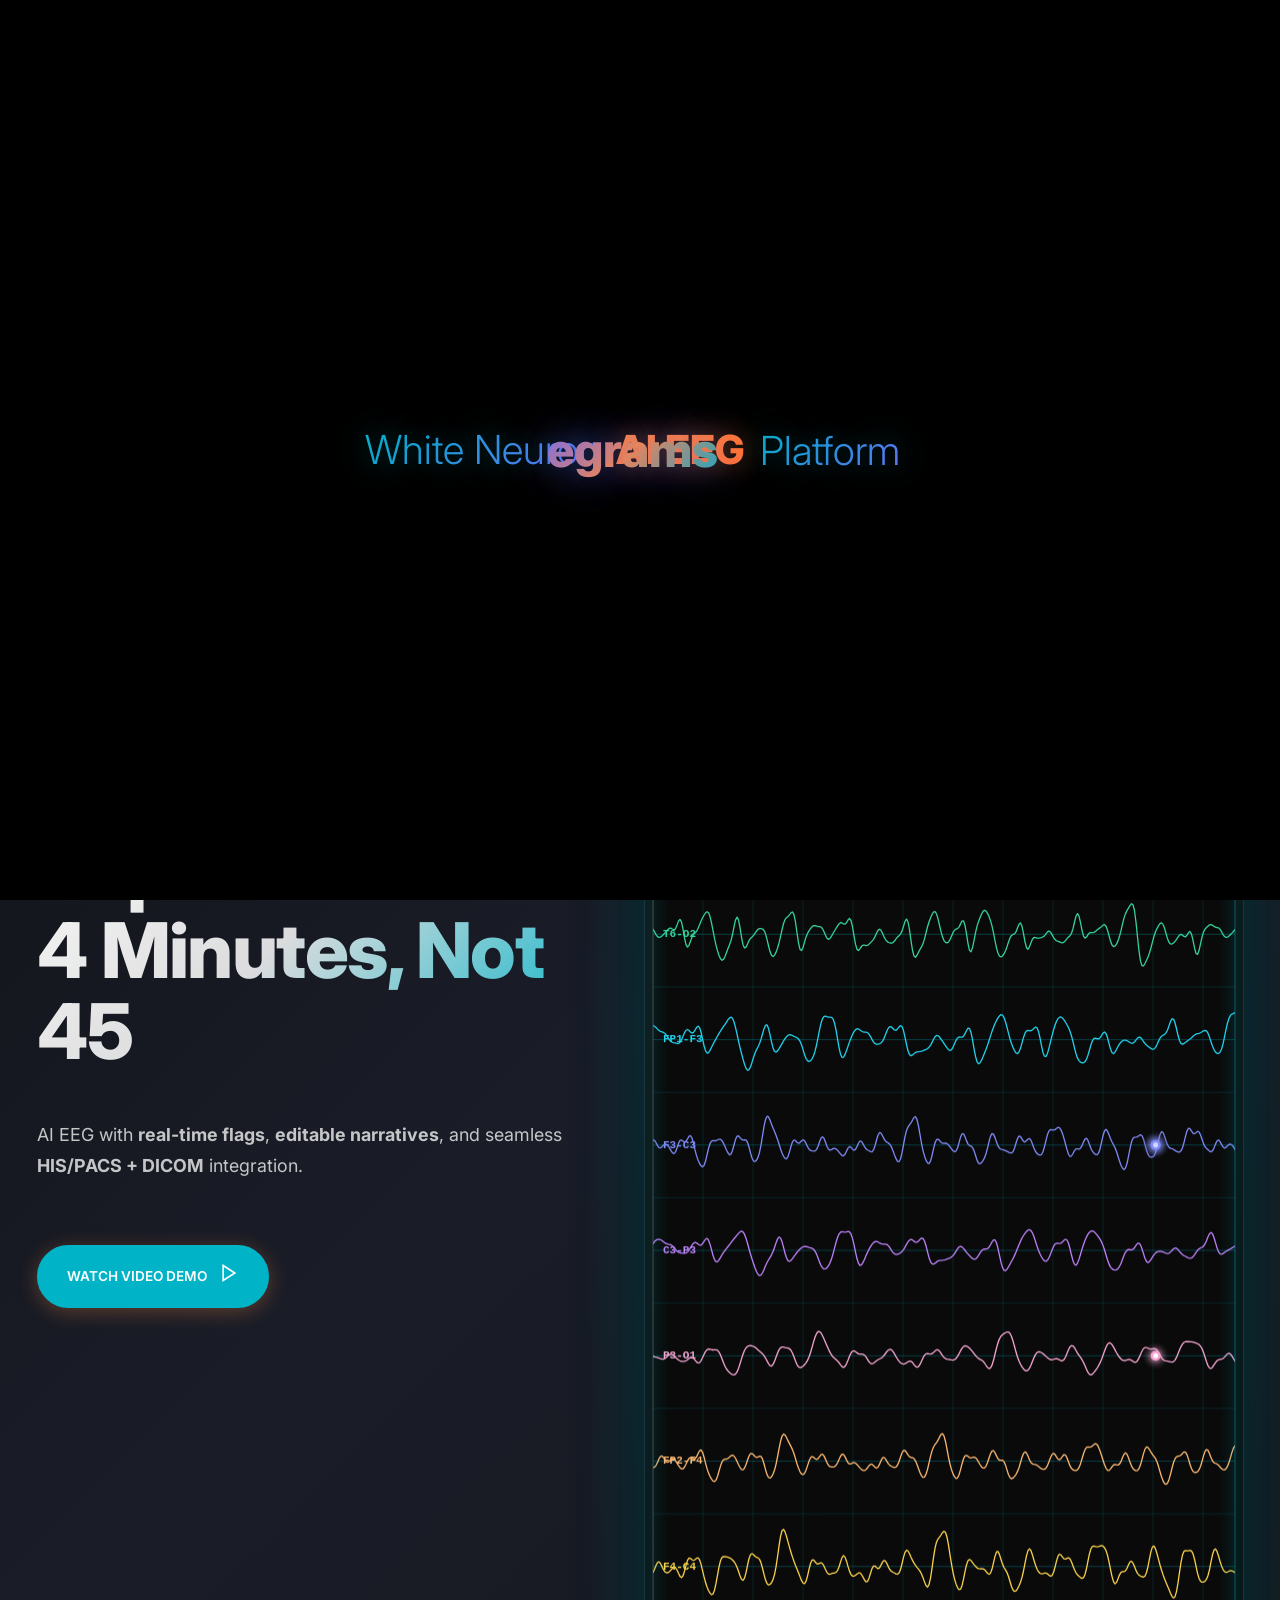
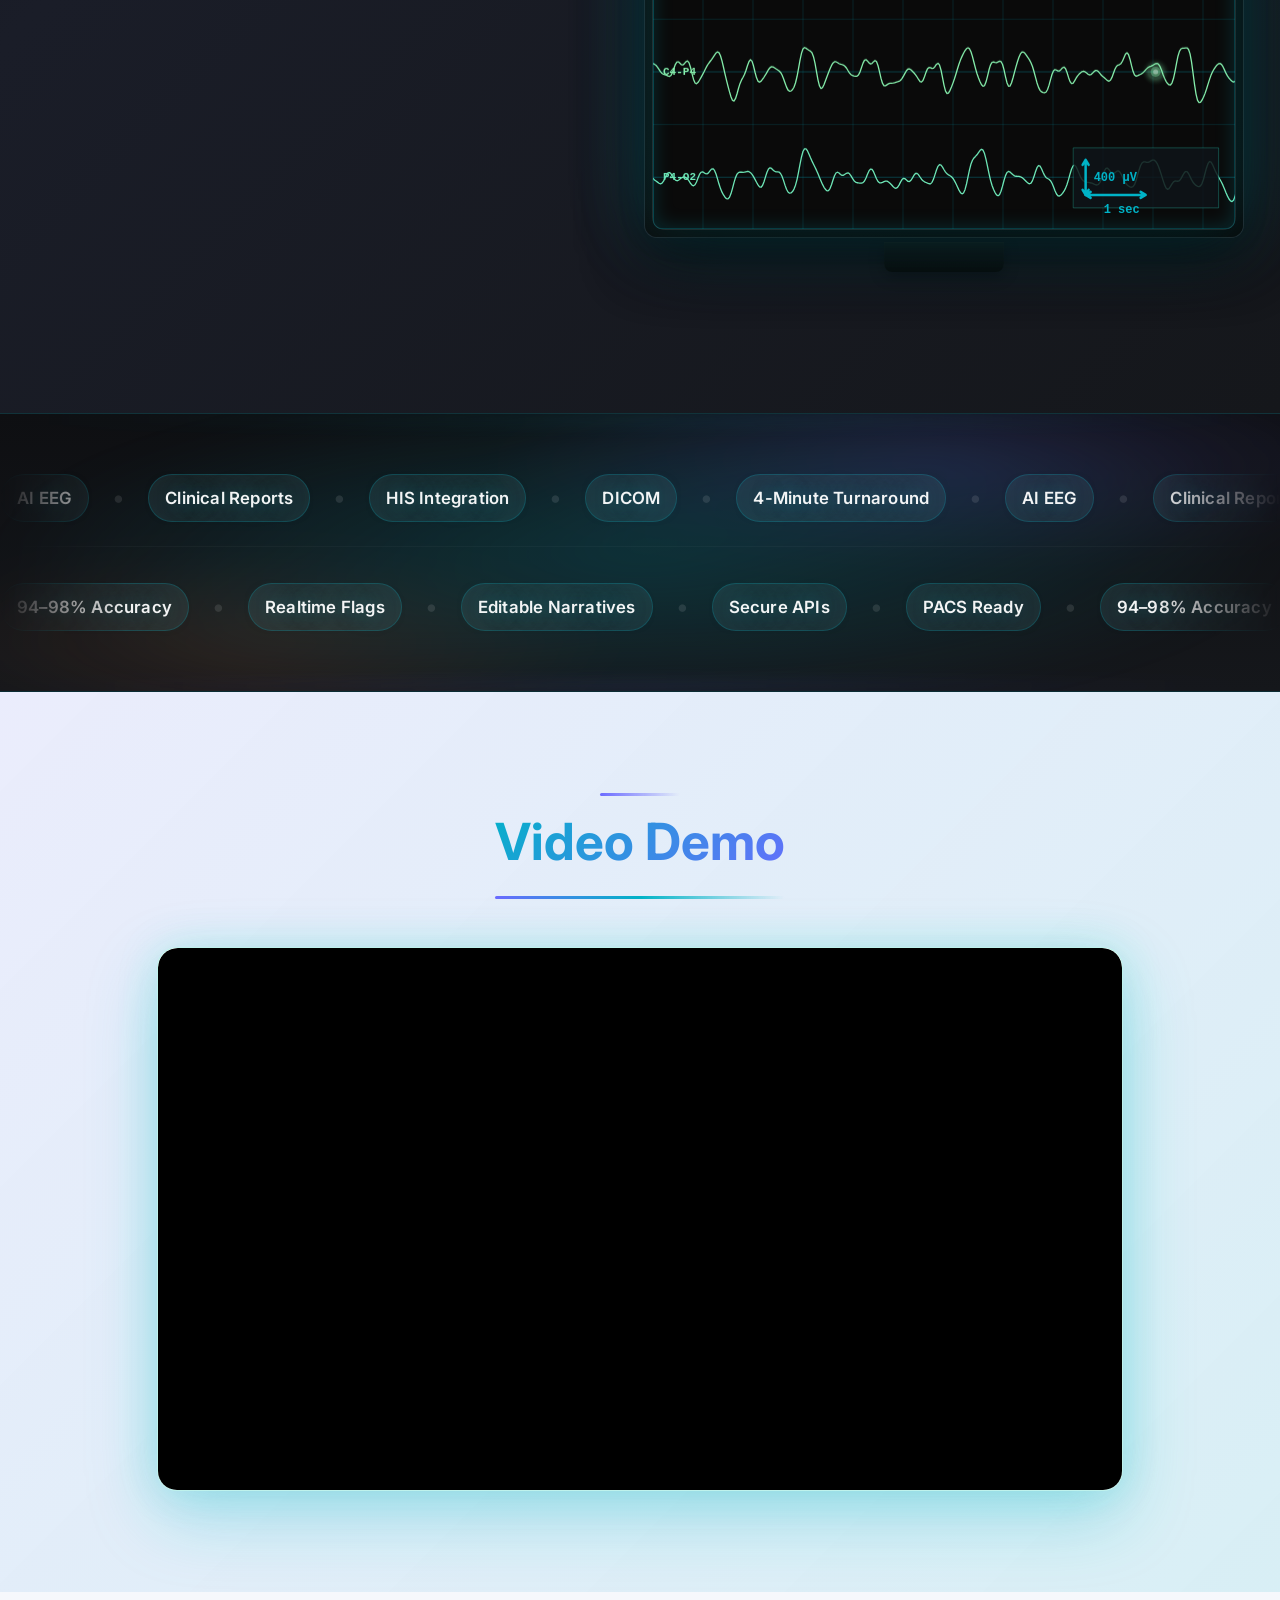
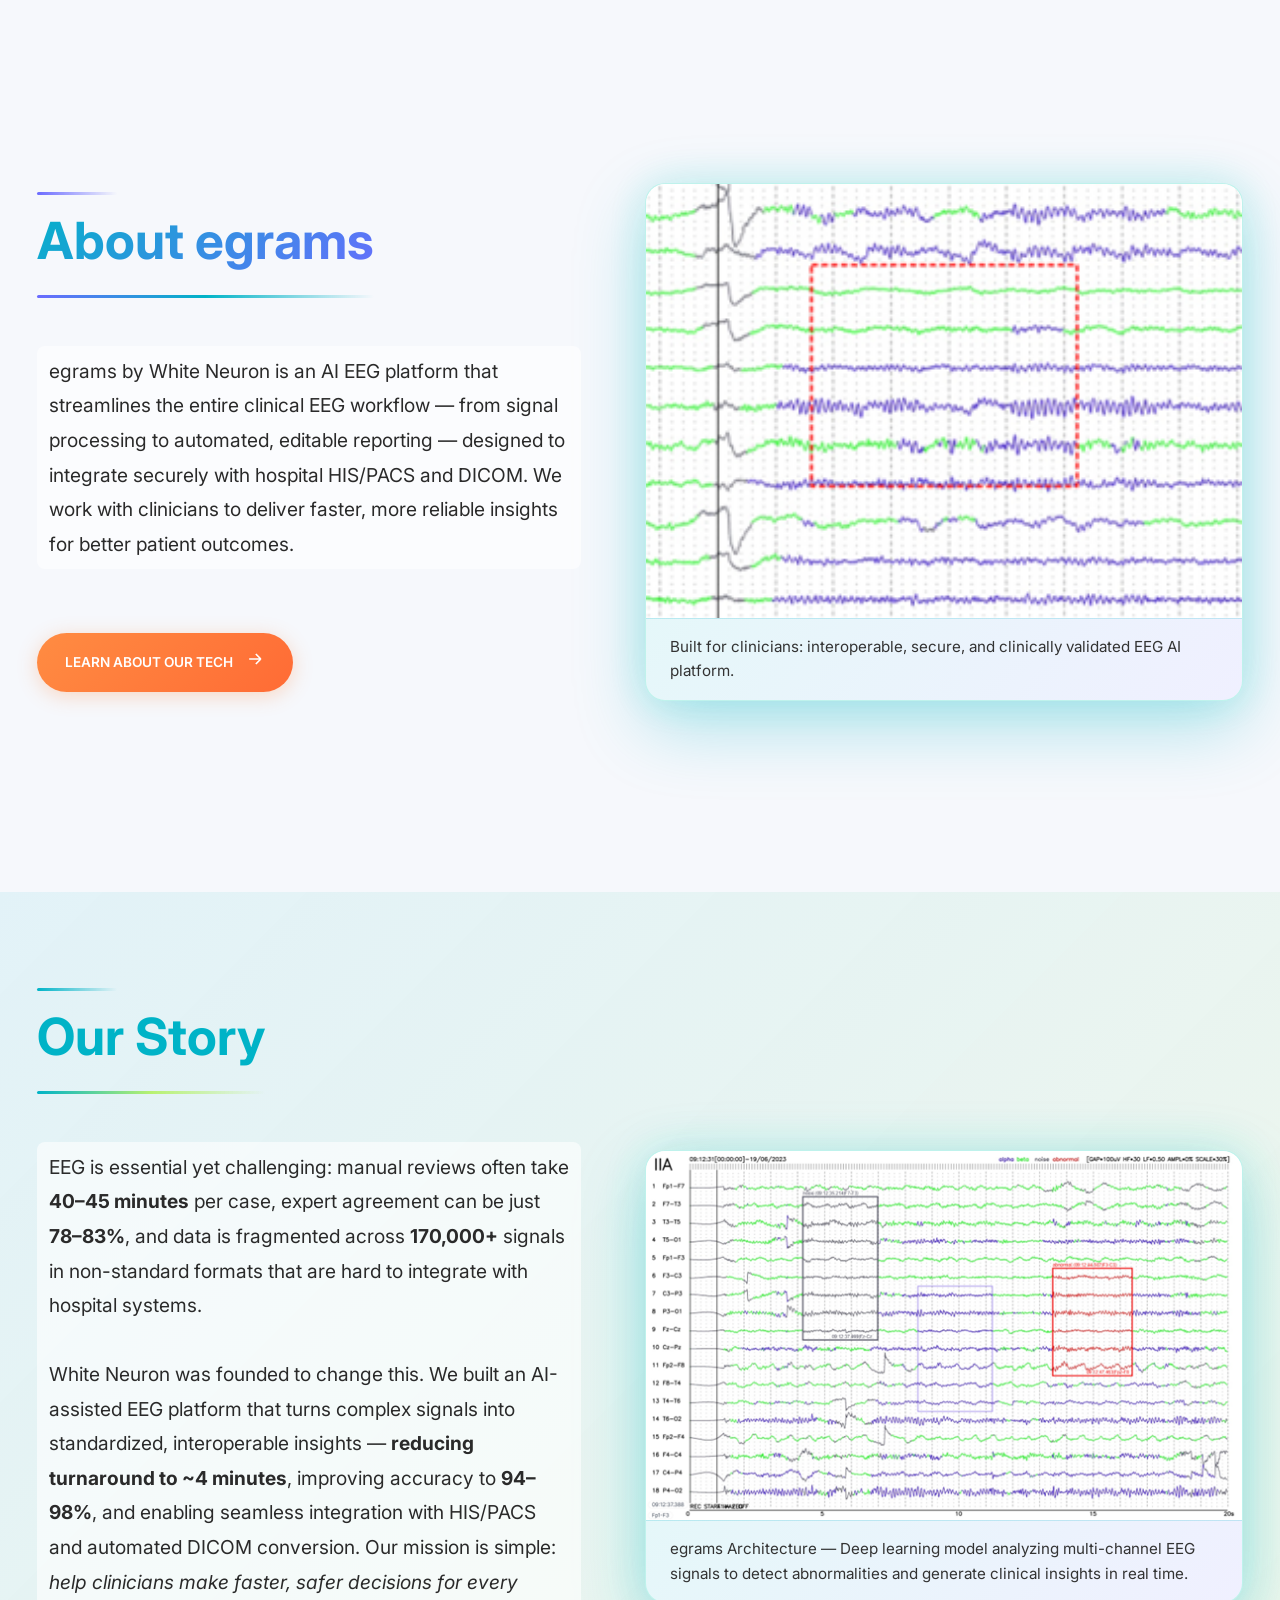
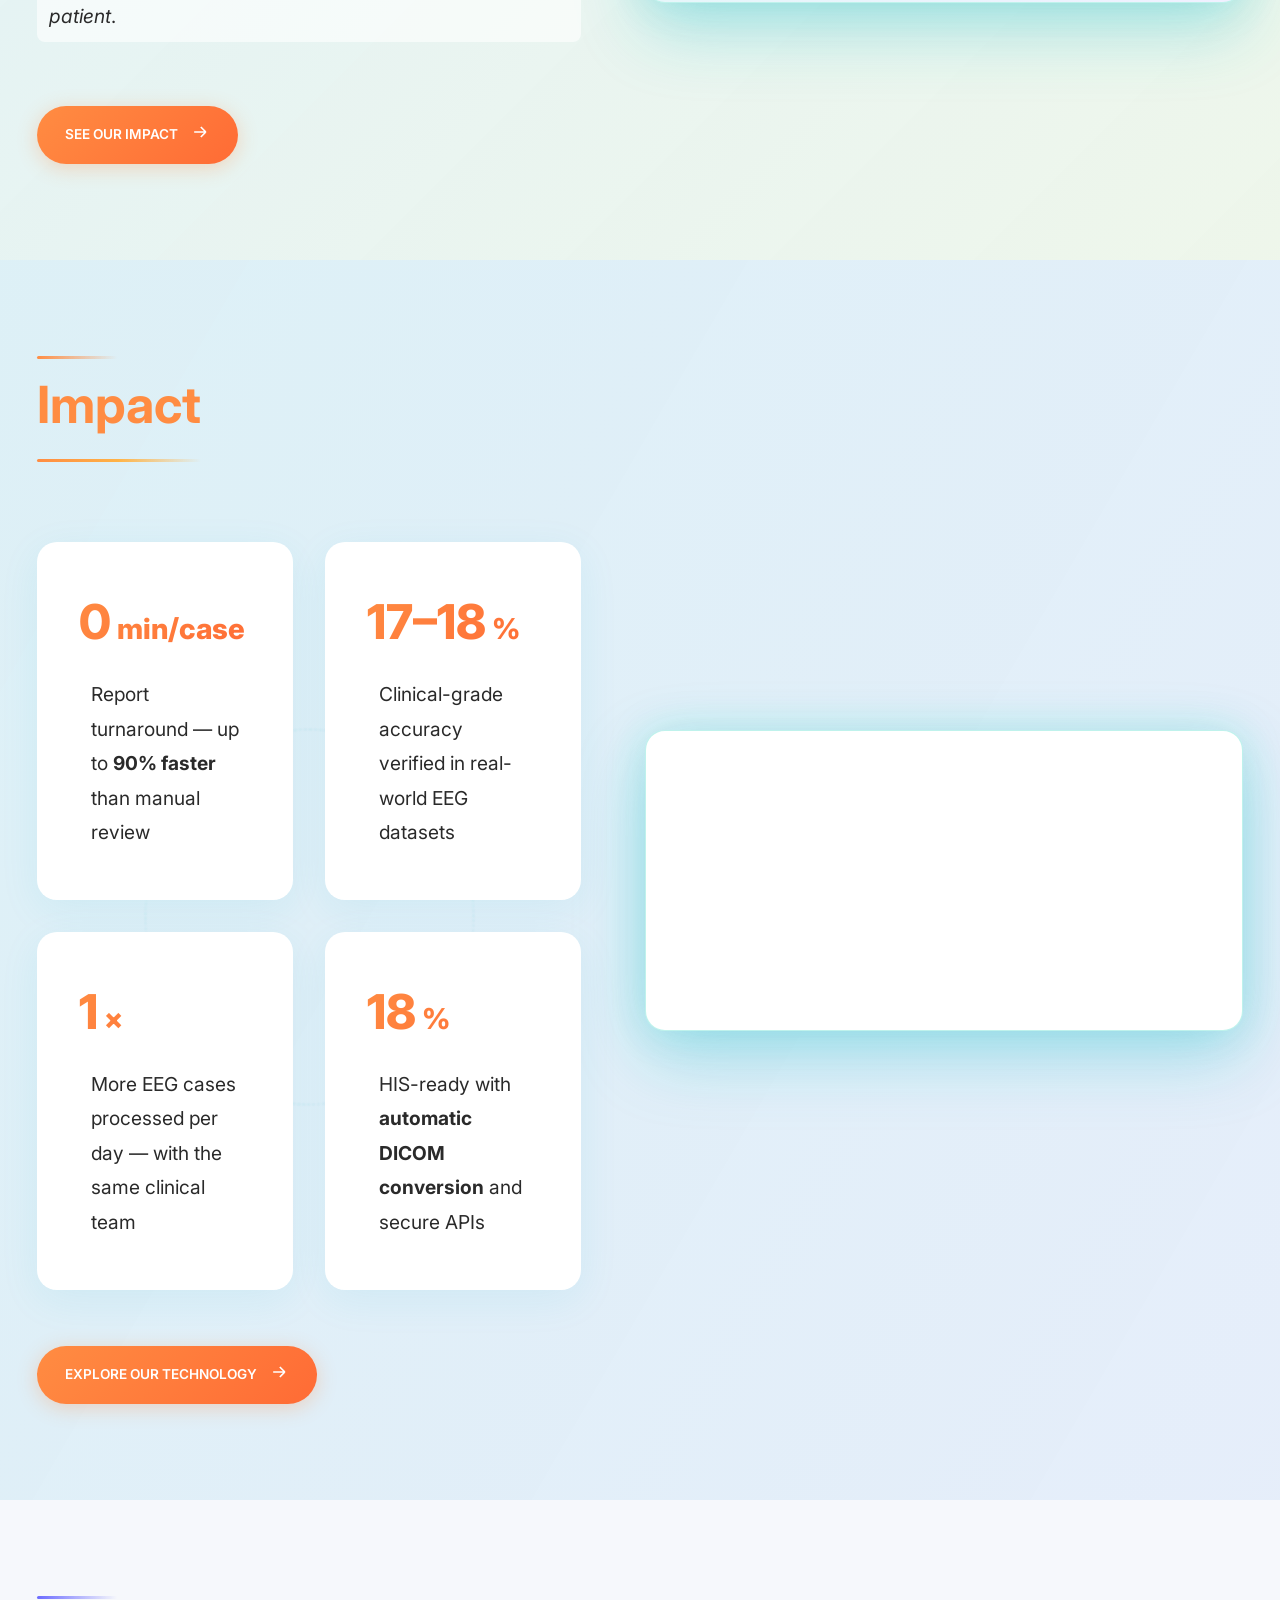
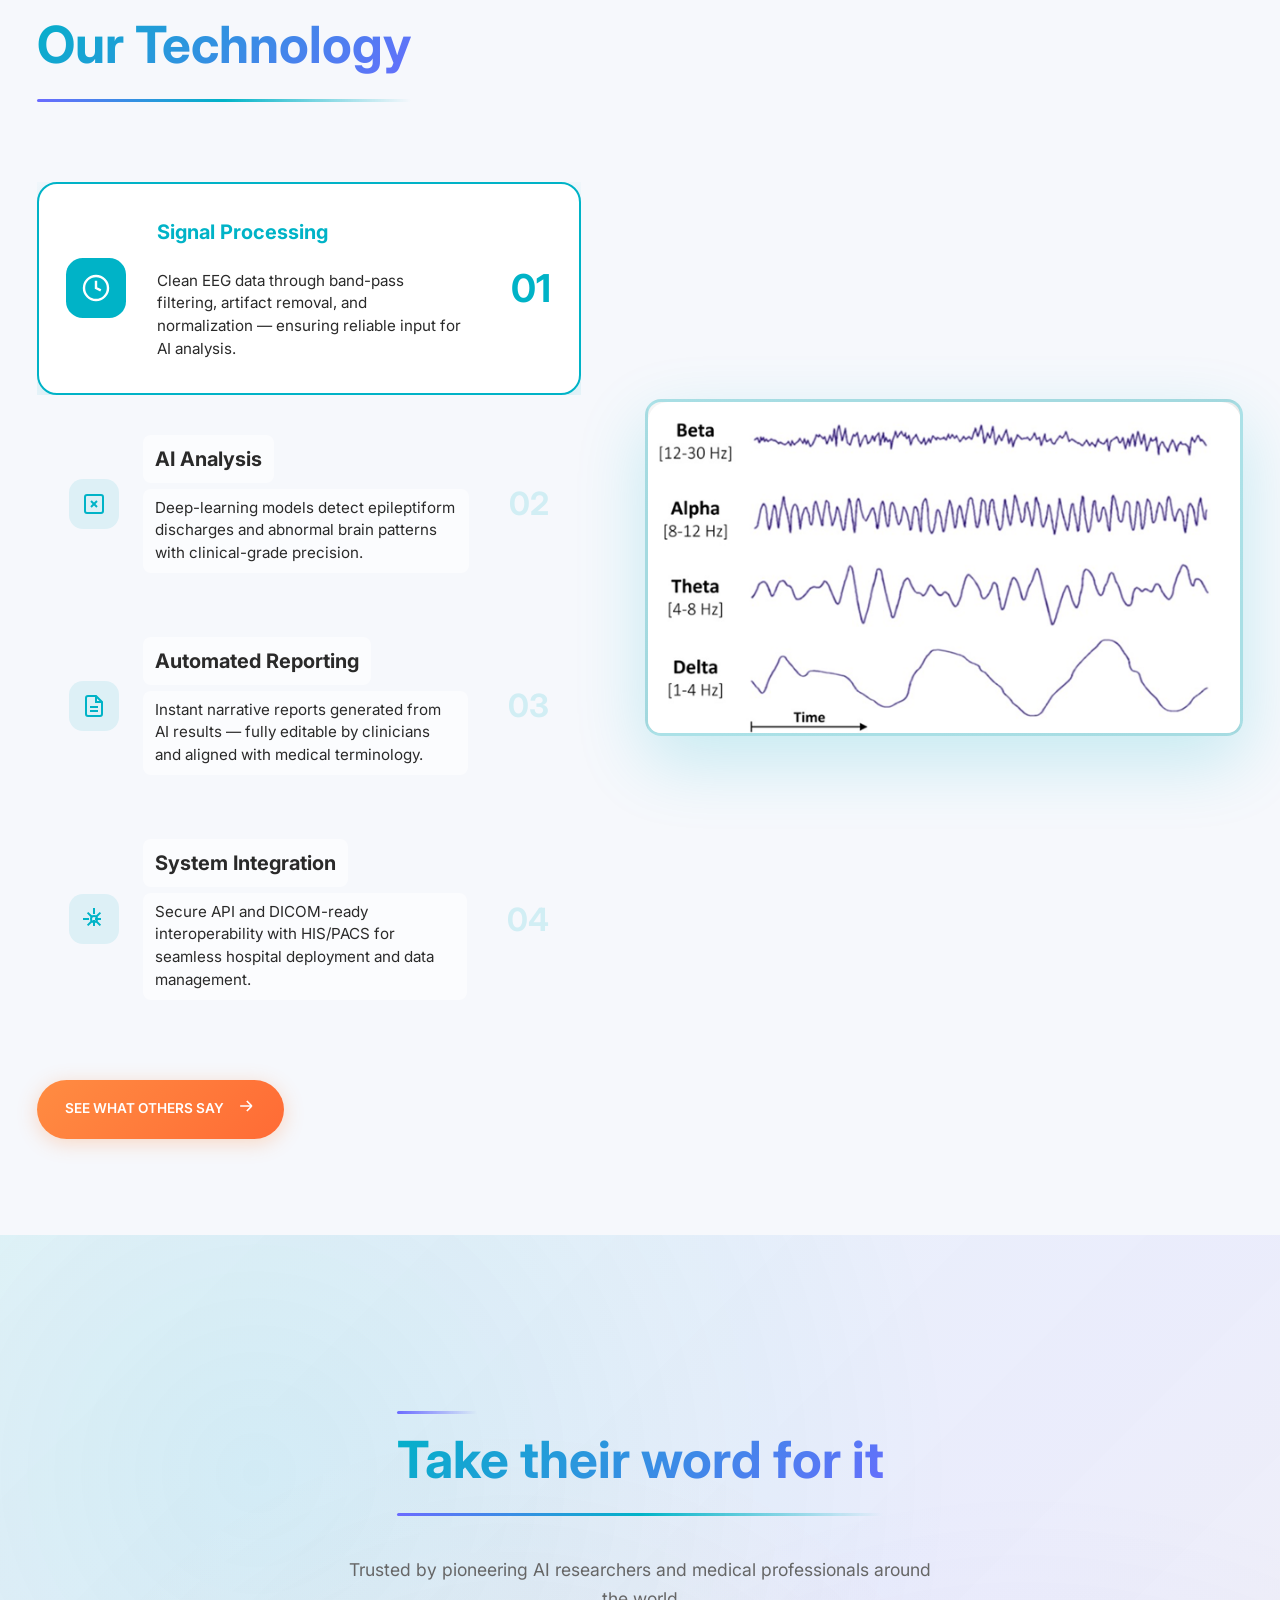
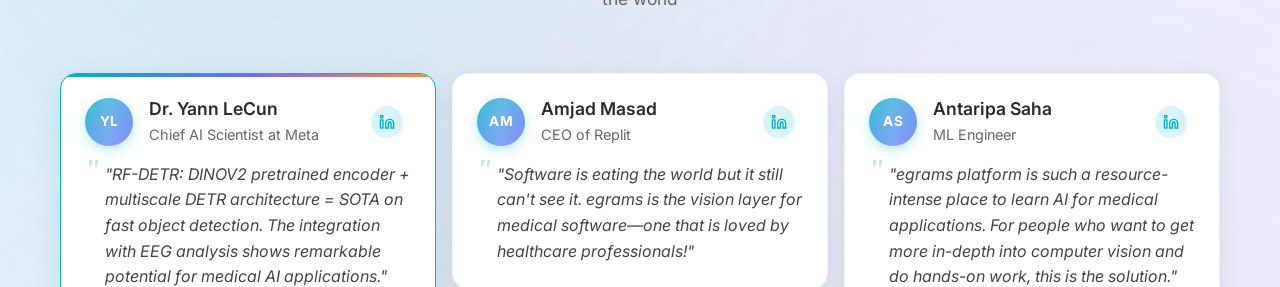
==== commit 5f427ca4: "Update index.html" ====
--- a/index.html
+++ b/index.html
@@ -689,7 +689,7 @@
                 <div style="margin-top: 1.25rem; display: flex; gap: 1rem; flex-wrap: wrap; align-items:center;">
                     <a href="mailto:contact@egrams.co" style="color: #ff8c42; text-decoration: none;">contact@egrams.co</a>
                     <span style="opacity:.5;">|</span>
-                    <a href="tel:+840339802255" style="color: #ff8c42; text-decoration: none;">+84 033 980 2255</a>
+                    <a href="tel:+84339802255" style="color: #ff8c42; text-decoration: none;">+84 33 980 2255</a>
                 </div>
                 <div style="margin-top: 1rem; display:flex; gap:.75rem; align-items:center;">
                     <a href="https://www.linkedin.com/company/whiteneuron" target="_blank" rel="noopener" aria-label="LinkedIn" style="color:#fff; opacity:.8;">
@@ -698,7 +698,7 @@
                     <a href="https://x.com/whiteneuron" target="_blank" rel="noopener" aria-label="X" style="color:#fff; opacity:.8;">
                         <i class="fa-brands fa-x-twitter"></i>
                     </a>
-                    <a href="https://github.com/tanhtm" target="_blank" rel="noopener" aria-label="GitHub" style="color:#fff; opacity:.8;">
+                    <a href="https://github.com/egrams-ai" target="_blank" rel="noopener" aria-label="GitHub" style="color:#fff; opacity:.8;">
                         <i class="fa-brands fa-github"></i>
                     </a>
                 </div>
@@ -723,7 +723,7 @@
                     <div class="uui-footer01_link-list">
                         <div class="uui-footer01_link-list-heading">Contact</div>
                         <a href="mailto:contact@egrams.co" class="uui-footer01_link">Email Us</a>
-                        <a href="tel:+840339802255" class="uui-footer01_link">Call: +84 033 980 2255</a>
+                        <a href="tel:+84339802255" class="uui-footer01_link">Call: +84 33 980 2255</a>
                         <a href="https://maps.app.goo.gl/g1hzcexctadfBBtR6" target="_blank" rel="noopener" class="uui-footer01_link">Find us on Maps</a>
                         <a href="https://www.linkedin.com/company/whiteneuron" target="_blank" rel="noopener" class="uui-footer01_link">LinkedIn</a>
                     </div>
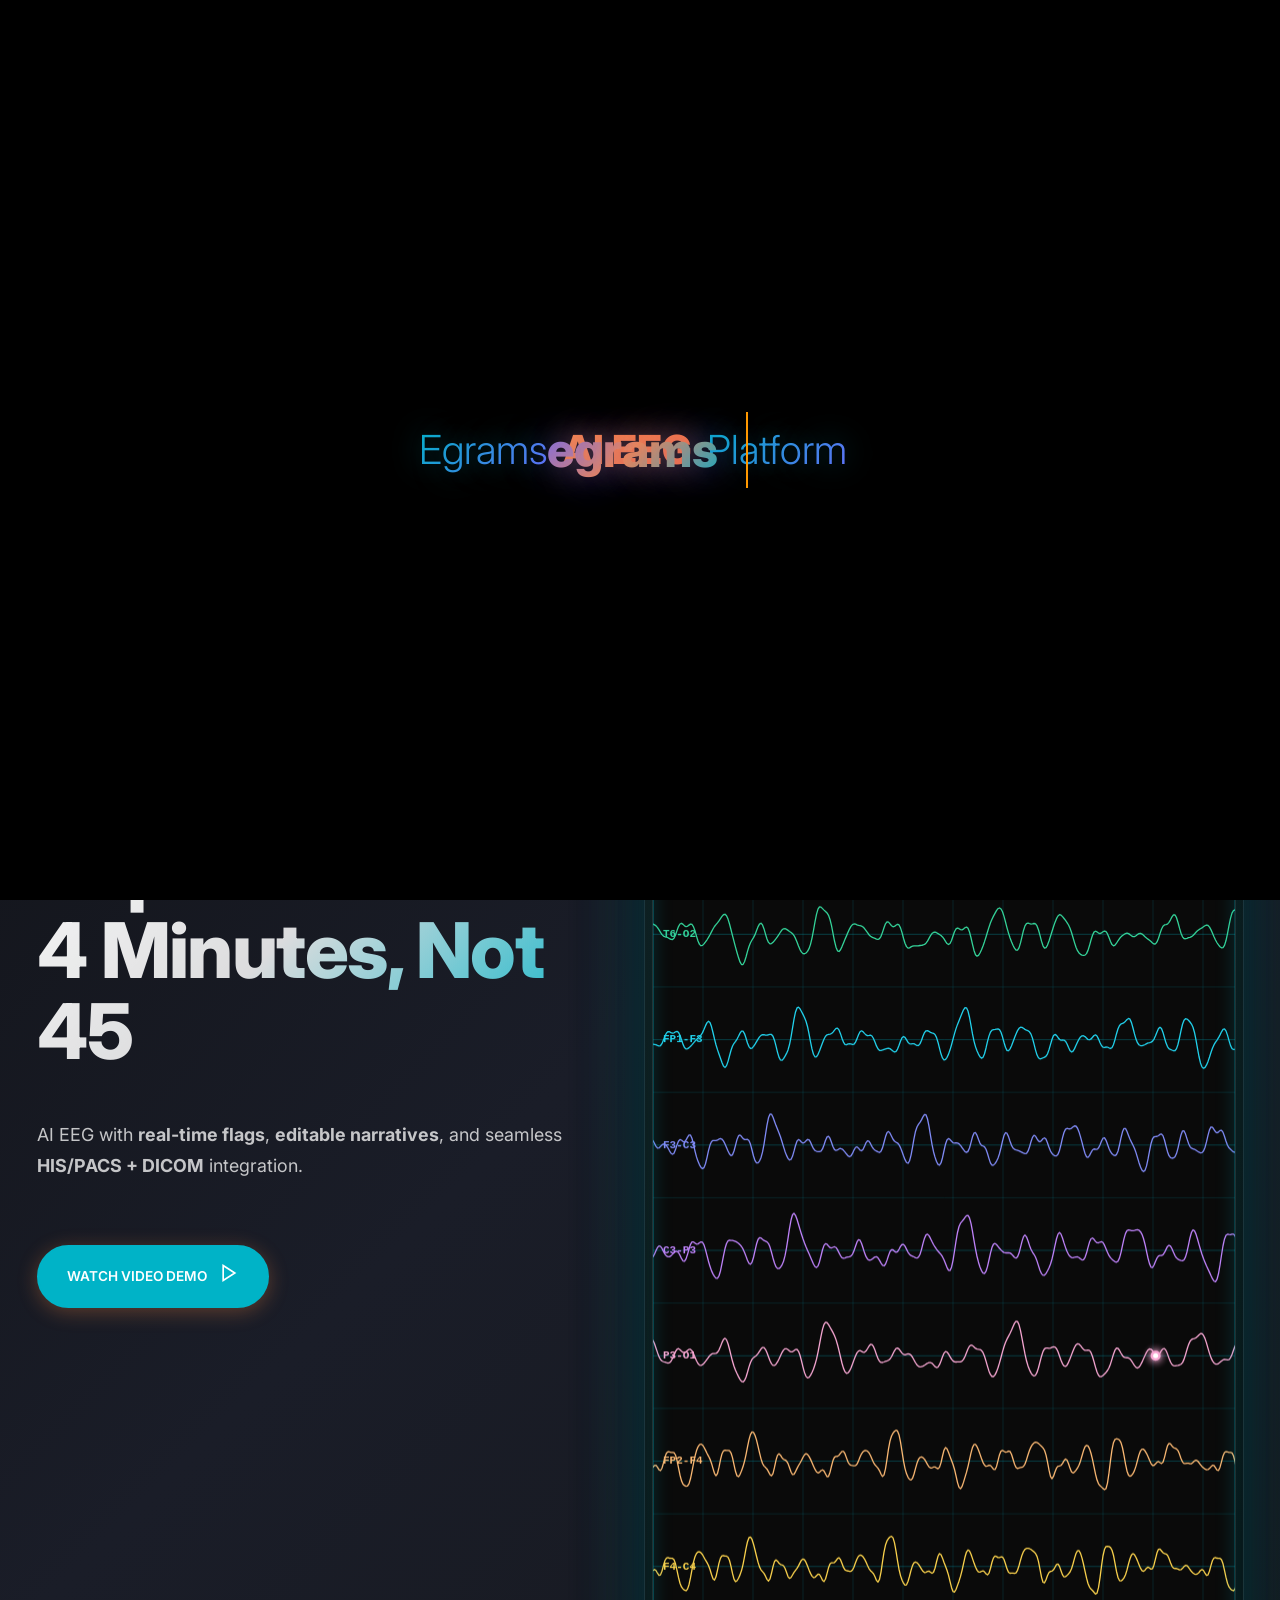
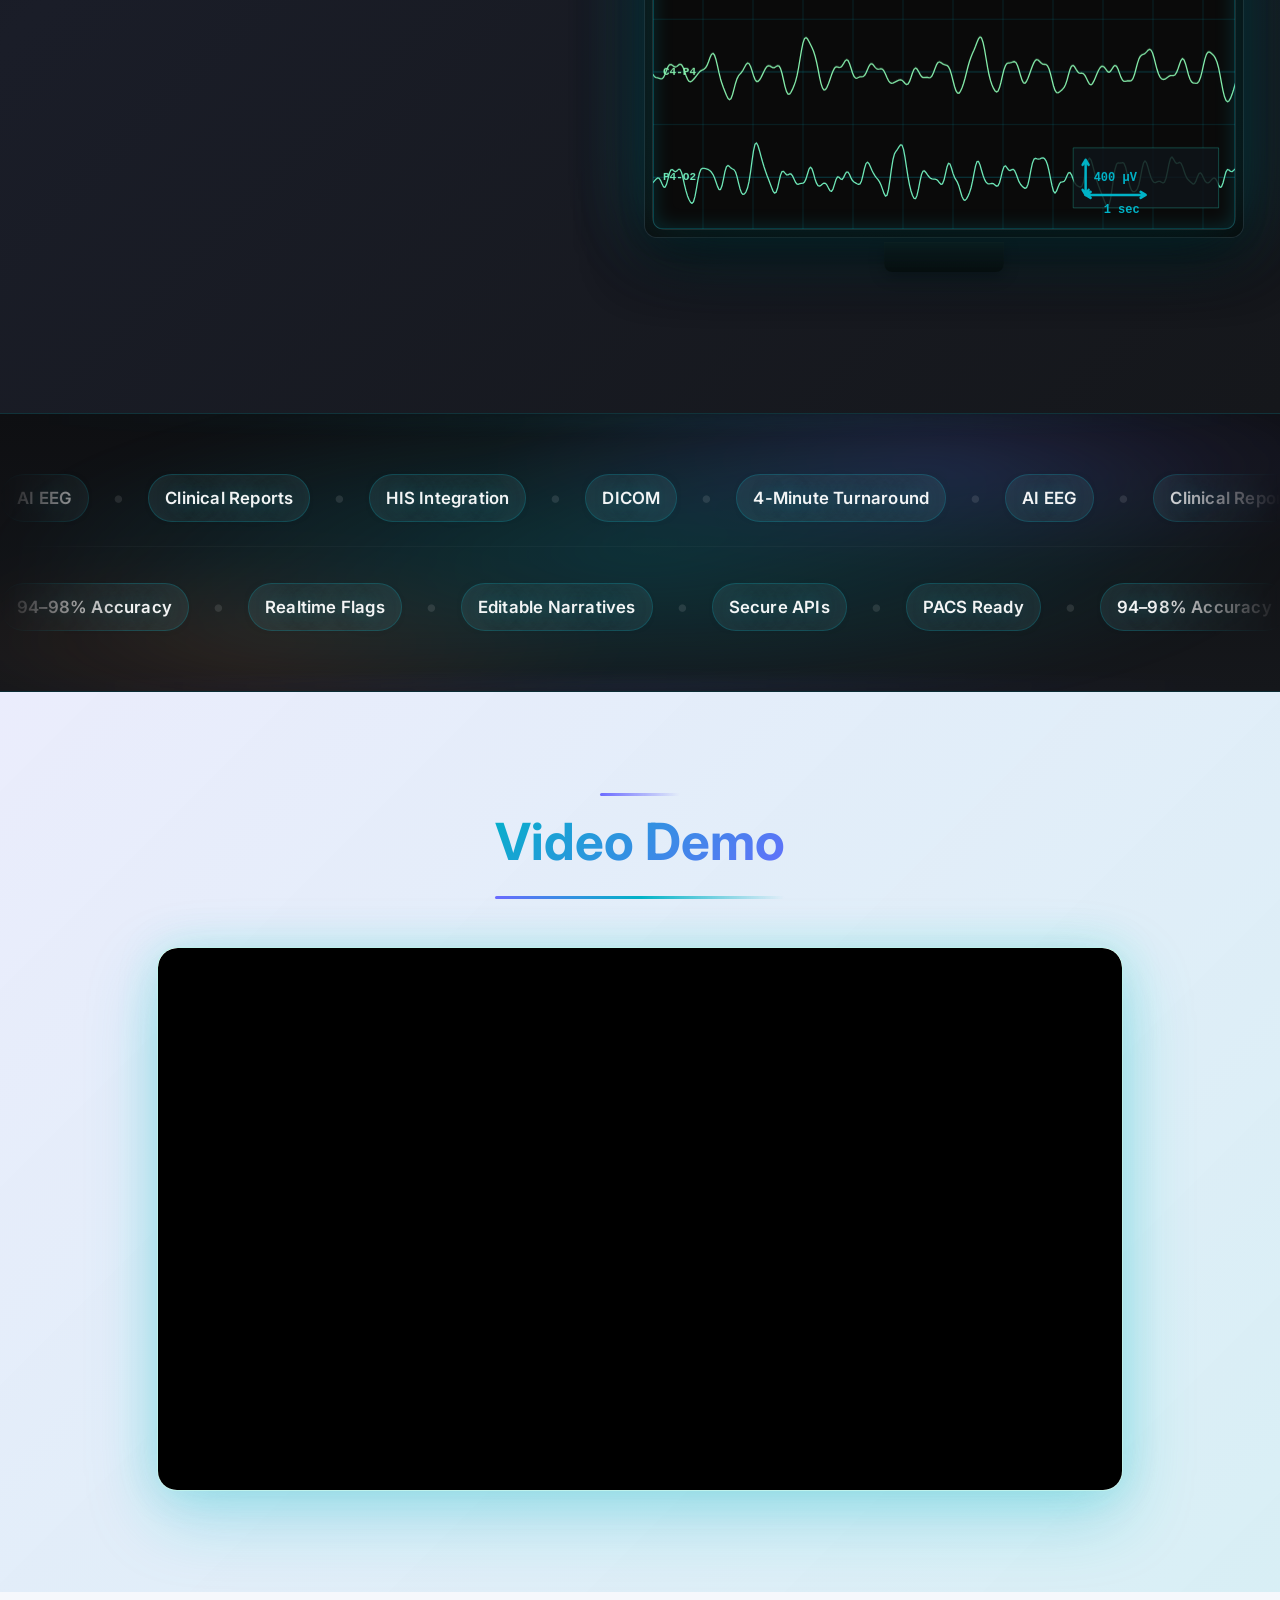
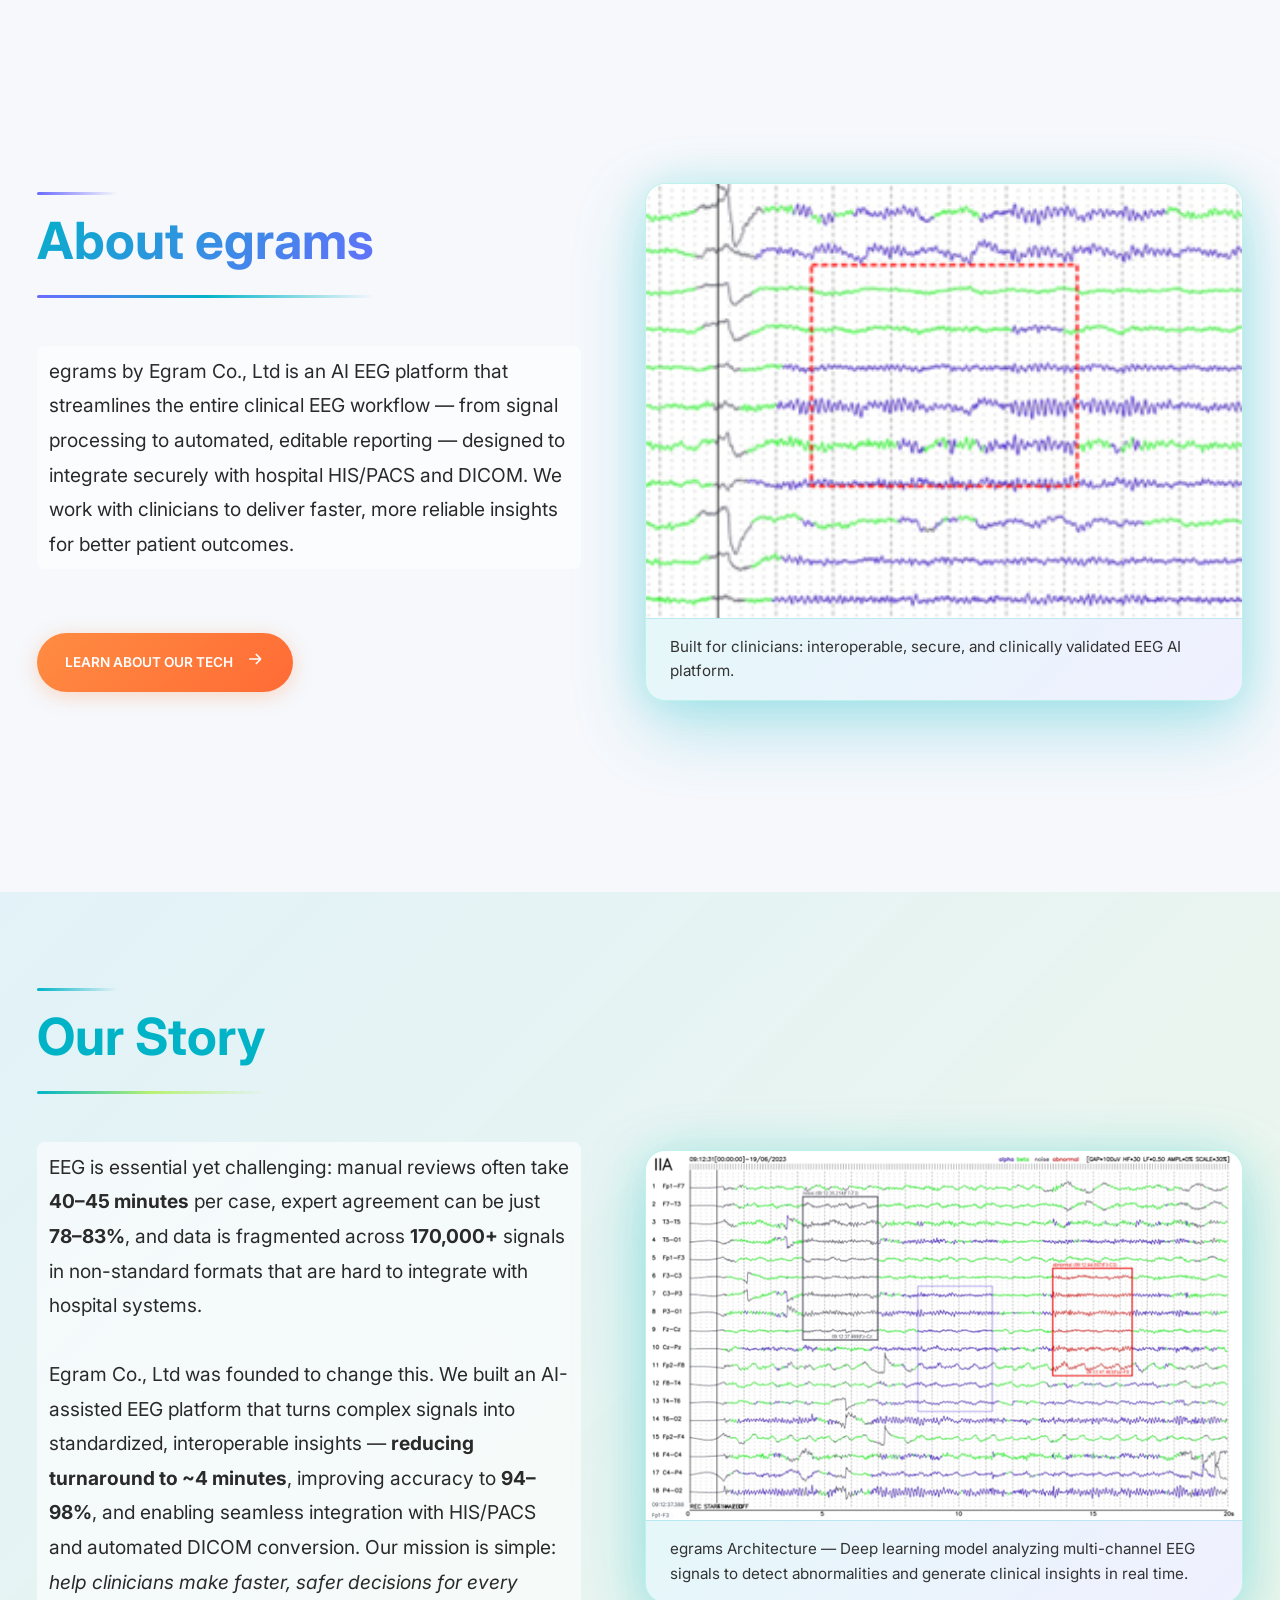
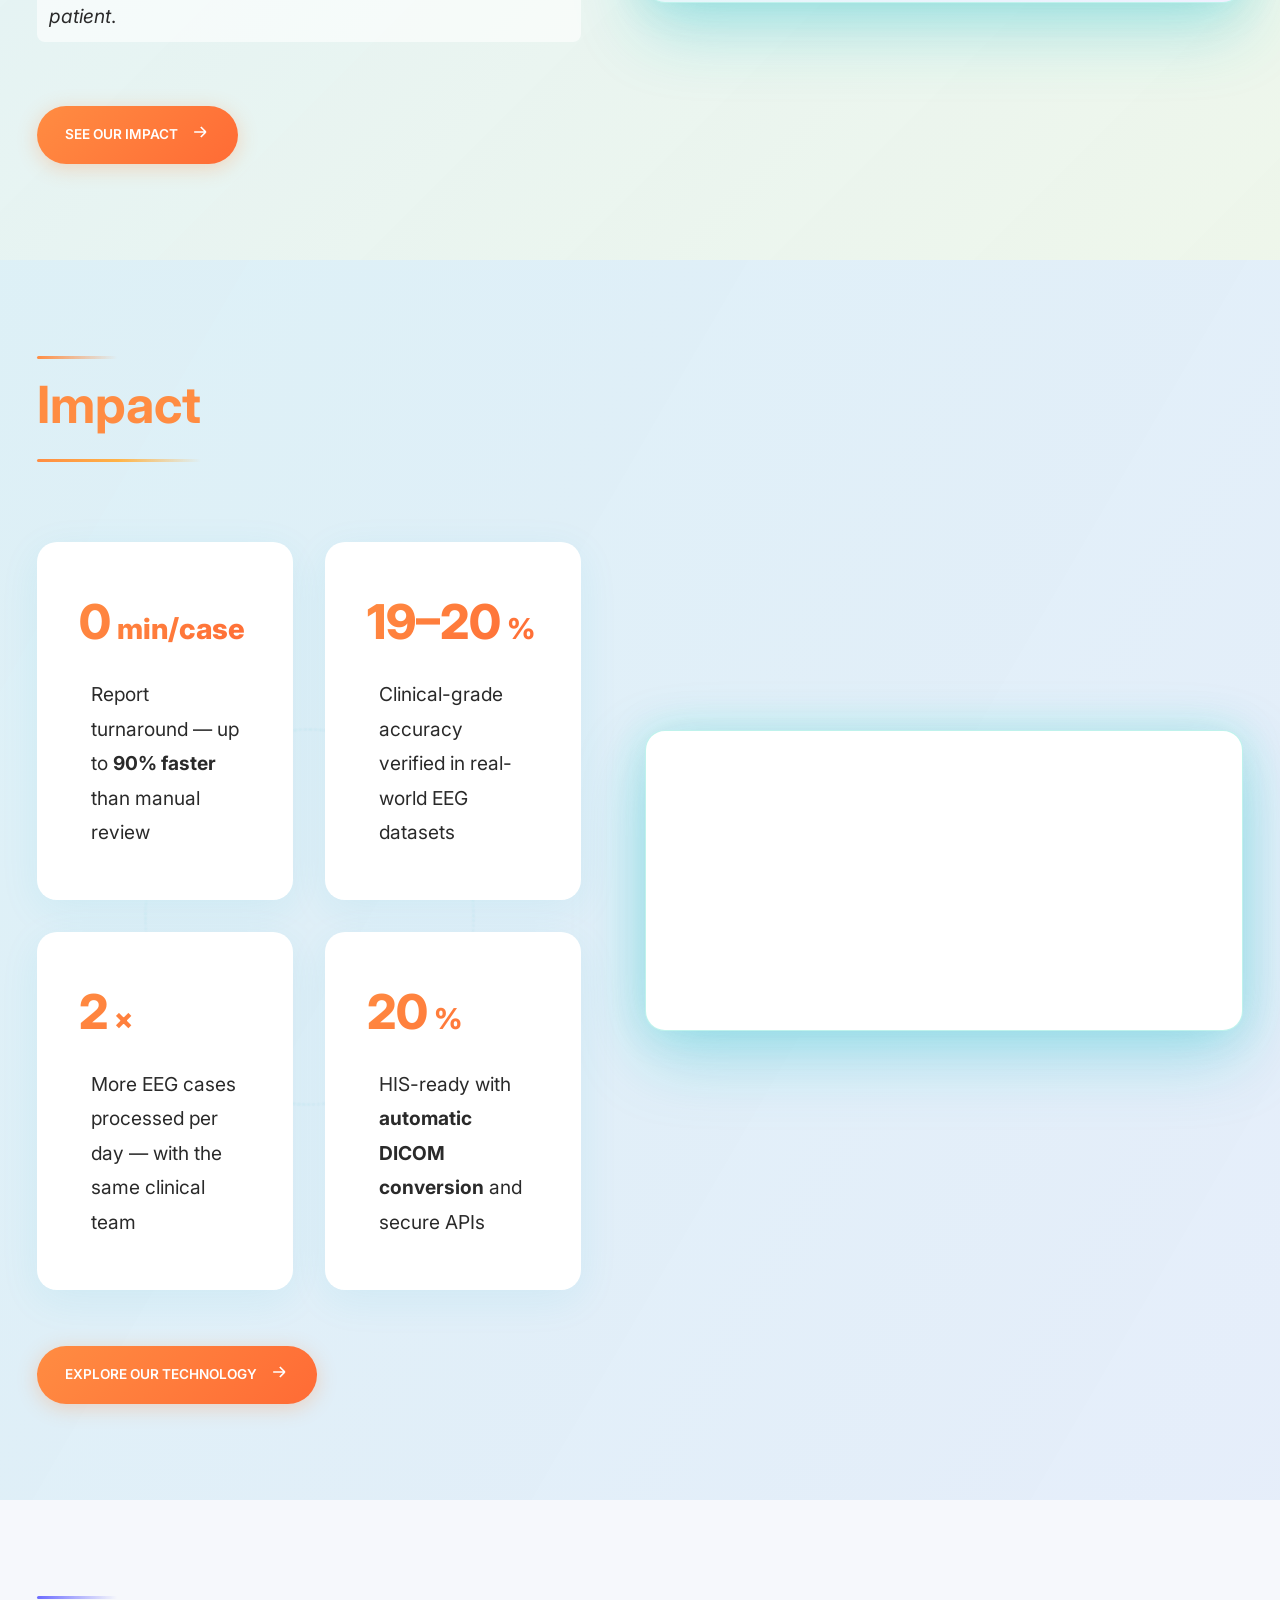
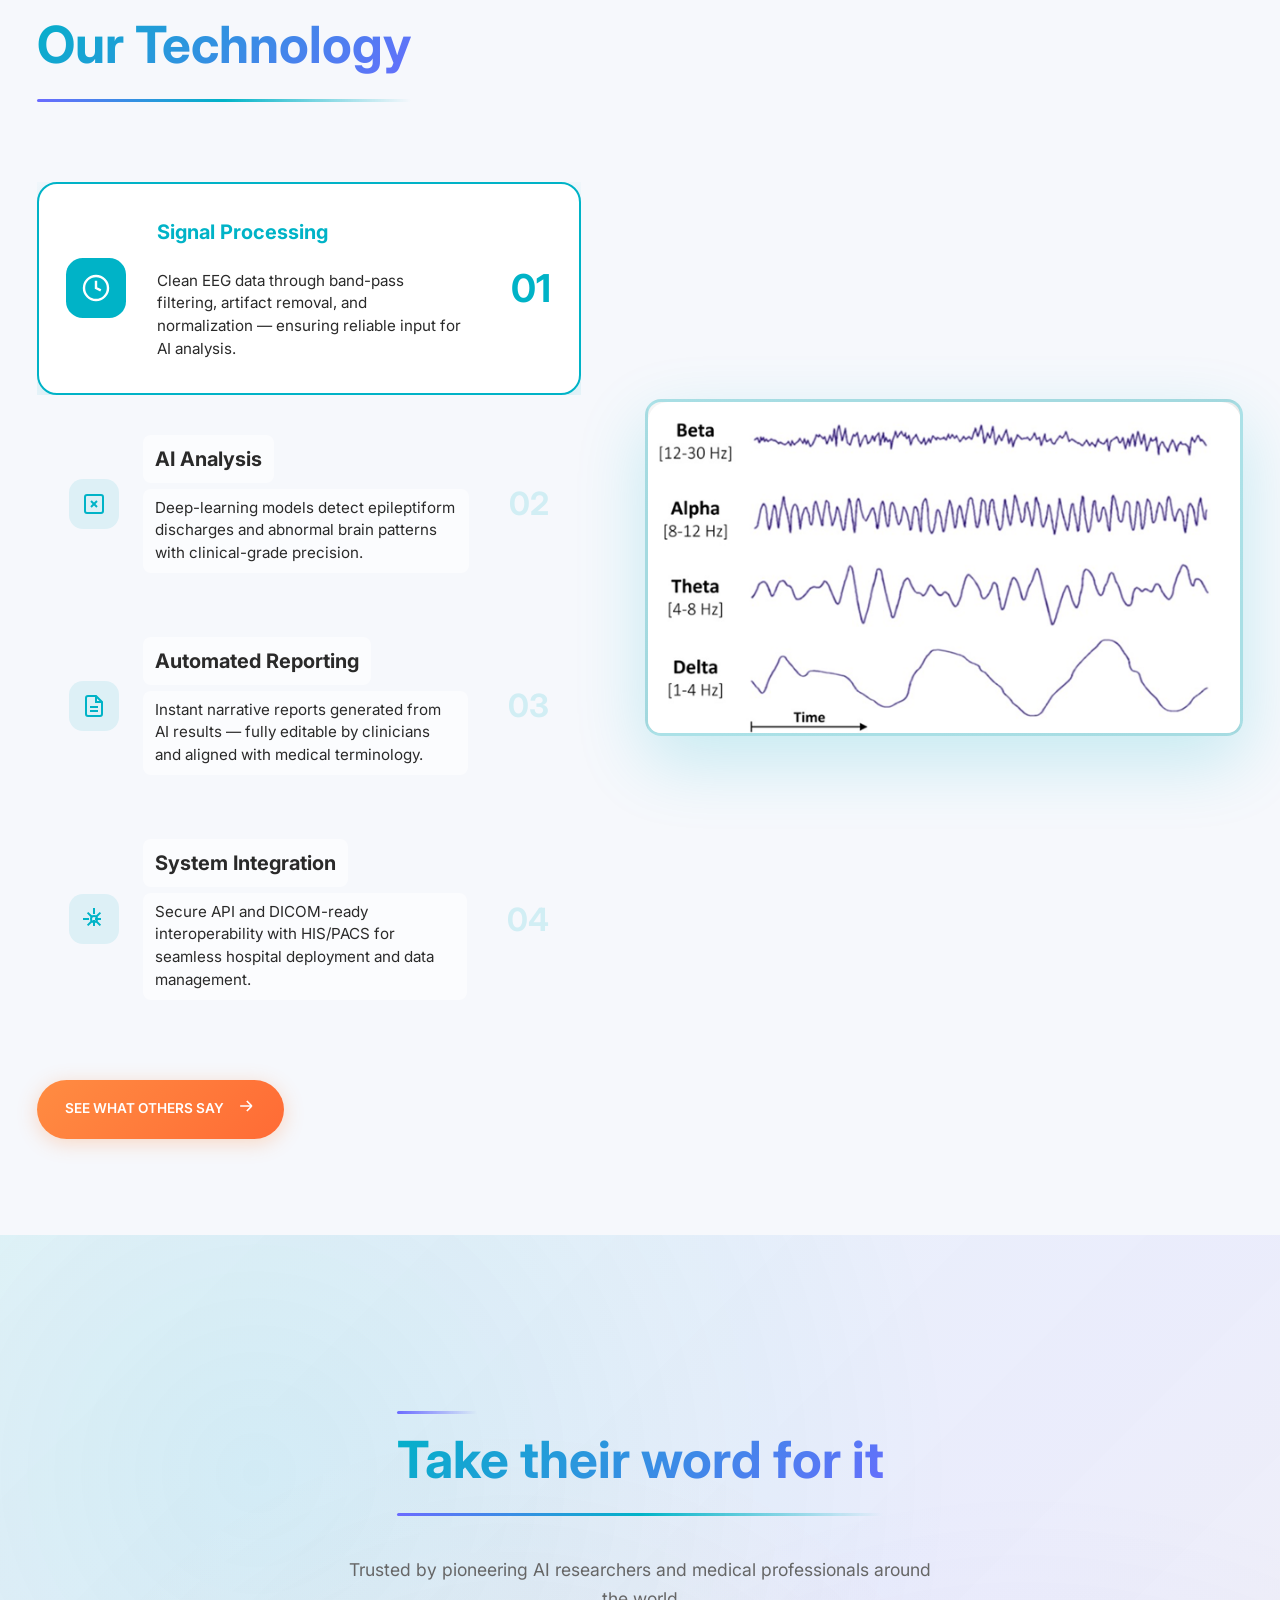
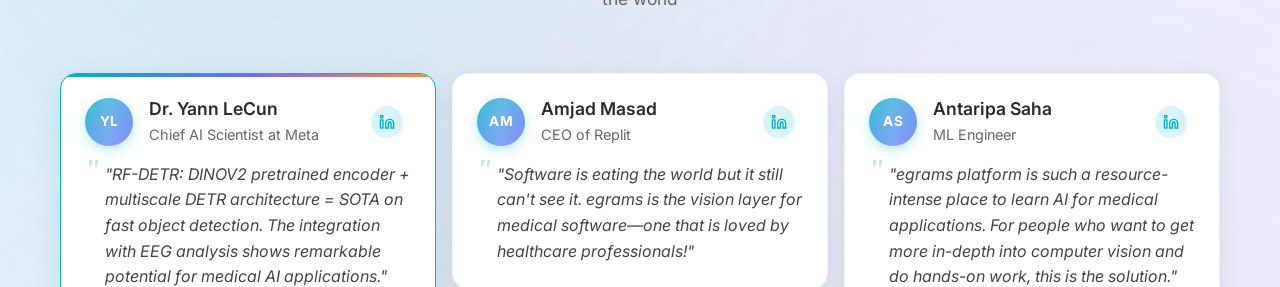
==== commit 62631626: "song ngu nhung chua tinh chinh ban dich" ====
--- a/index.html
+++ b/index.html
@@ -1,27 +1,44 @@
 <!DOCTYPE html>
 <html lang="en">
+
 <head>
     <meta charset="UTF-8">
     <meta name="viewport" content="width=device-width, initial-scale=1.0">
-    <title>egrams - White Neuron AI EEG Platform</title>
-    
+    <title>egrams - Egram Co., Ltd AI EEG Platform</title>
+
     <!-- Favicon -->
     <link rel="icon" type="image/jpeg" href="image/egrams-logo-nbg.png">
     <link rel="shortcut icon" type="image/jpeg" href="image/egrams-logo-nbg.png">
     <link rel="apple-touch-icon" href="image/egrams-logo-nbg.png">
-    
-    <link href="https://fonts.googleapis.com/css2?family=Inter:wght@300;400;500;600;700;800;900&display=swap" rel="stylesheet">
+
+    <link href="https://fonts.googleapis.com/css2?family=Inter:wght@300;400;500;600;700;800;900&display=swap"
+        rel="stylesheet">
     <link rel="stylesheet" href="https://cdnjs.cloudflare.com/ajax/libs/font-awesome/6.0.0/css/all.min.css">
     <link rel="stylesheet" href="https://cdn.jsdelivr.net/npm/@fancyapps/ui@5.0/dist/fancybox/fancybox.css">
     <link rel="stylesheet" href="styles.css">
 </head>
+
 <body>
     <!-- EEG Background Waves -->
     <div class="eeg-waves-container"></div>
 
     <!-- Preloader -->
-    <div class="mil-preloader"> <div class="mil-preloader-animation"> <div class="mil-pos-abs mil-animation-1"> <p class="mil-h3 mil-muted mil-thin">White Neuron</p> <p class="mil-h3 mil-muted">AI EEG</p> <p class="mil-h3 mil-muted mil-thin">Platform</p> </div> <div class="mil-pos-abs mil-animation-2"> <div class="mil-reveal-frame"> <p class="mil-reveal-box"></p> <p class="mil-h3 mil-muted mil-thin">egrams</p> </div> </div> </div> </div>
-    
+    <div class="mil-preloader">
+        <div class="mil-preloader-animation">
+            <div class="mil-pos-abs mil-animation-1">
+                <p class="mil-h3 mil-muted mil-thin">Egrams</p>
+                <p class="mil-h3 mil-muted">AI EEG</p>
+                <p class="mil-h3 mil-muted mil-thin">Platform</p>
+            </div>
+            <div class="mil-pos-abs mil-animation-2">
+                <div class="mil-reveal-frame">
+                    <p class="mil-reveal-box"></p>
+                    <p class="mil-h3 mil-muted mil-thin" data-i18n="preloader.egrams">egrams</p>
+                </div>
+            </div>
+        </div>
+    </div>
+
     <!-- Navigation -->
     <nav class="nav_wrap" id="mainNav">
         <div class="nav_container">
@@ -37,34 +54,68 @@
                     </button>
                     <div class="nav-menu-2" id="mobileMenu">
                         <a href="#video-demo" class="button_link">
-                            <div class="icon_wrapper"><div class="icon-dot"></div></div>
-                            <div class="button_text">Video Demo</div>
+                            <div class="icon_wrapper">
+                                <div class="icon-dot"></div>
+                            </div>
+                            <div class="button_text" data-i18n="nav.video">Video Demo</div>
                         </a>
                         <a href="#about" class="button_link">
-                            <div class="icon_wrapper"><div class="icon-dot"></div></div>
-                            <div class="button_text">About</div>
+                            <div class="icon_wrapper">
+                                <div class="icon-dot"></div>
+                            </div>
+                            <div class="button_text" data-i18n="nav.about">About</div>
                         </a>
                         <a href="#story" class="button_link">
-                            <div class="icon_wrapper"><div class="icon-dot"></div></div>
-                            <div class="button_text">Our Story</div>
+                            <div class="icon_wrapper">
+                                <div class="icon-dot"></div>
+                            </div>
+                            <div class="button_text" data-i18n="nav.story">Our Story</div>
                         </a>
                         <a href="#impact" class="button_link">
-                            <div class="icon_wrapper"><div class="icon-dot"></div></div>
-                            <div class="button_text">Impact</div>
+                            <div class="icon_wrapper">
+                                <div class="icon-dot"></div>
+                            </div>
+                            <div class="button_text" data-i18n="nav.impact">Impact</div>
                         </a>
                         <a href="#technology" class="button_link">
-                            <div class="icon_wrapper"><div class="icon-dot"></div></div>
-                            <div class="button_text">Technology</div>
+                            <div class="icon_wrapper">
+                                <div class="icon-dot"></div>
+                            </div>
+                            <div class="button_text" data-i18n="nav.technology">Technology</div>
                         </a>
                         <a href="#feedback" class="button_link">
-                            <div class="icon_wrapper"><div class="icon-dot"></div></div>
-                            <div class="button_text">Feedback</div>
+                            <div class="icon_wrapper">
+                                <div class="icon-dot"></div>
+                            </div>
+                            <div class="button_text" data-i18n="nav.feedback">Feedback</div>
                         </a>
                         <!-- <a href="#partners" class="button_link">
                             <div class="icon_wrapper"><div class="icon-dot"></div></div>
                             <div class="button_text">Partners</div>
                         </a> -->
-                        <a href="https://egrams.co" class="contact-us-button">Contact Us</a>
+                        <a href="https://egrams.co" class="contact-us-button" data-i18n="nav.contact">Contact Us</a>
+                        <a href="#" id="langToggle" class="lang-toggle" aria-label="Switch language">
+                            <span class="lang-flag" id="langFlag">
+                                <svg width="24" height="18" viewBox="0 0 24 18" fill="none" xmlns="http://www.w3.org/2000/svg">
+                                    <!-- US Flag -->
+                                    <rect width="24" height="18" fill="#B22234"/>
+                                    <rect y="2" width="24" height="2" fill="#FFFFFF"/>
+                                    <rect y="6" width="24" height="2" fill="#FFFFFF"/>
+                                    <rect y="10" width="24" height="2" fill="#FFFFFF"/>
+                                    <rect y="14" width="24" height="2" fill="#FFFFFF"/>
+                                    <rect x="0" y="0" width="10" height="8" fill="#3C3B6E"/>
+                                    <circle cx="2.5" cy="2" r="0.4" fill="#FFFFFF"/>
+                                    <circle cx="5" cy="2" r="0.4" fill="#FFFFFF"/>
+                                    <circle cx="7.5" cy="2" r="0.4" fill="#FFFFFF"/>
+                                    <circle cx="2.5" cy="4" r="0.4" fill="#FFFFFF"/>
+                                    <circle cx="5" cy="4" r="0.4" fill="#FFFFFF"/>
+                                    <circle cx="7.5" cy="4" r="0.4" fill="#FFFFFF"/>
+                                    <circle cx="2.5" cy="6" r="0.4" fill="#FFFFFF"/>
+                                    <circle cx="5" cy="6" r="0.4" fill="#FFFFFF"/>
+                                    <circle cx="7.5" cy="6" r="0.4" fill="#FFFFFF"/>
+                                </svg>
+                            </span>
+                        </a>
                     </div>
                 </div>
             </div>
@@ -73,7 +124,7 @@
 
     <!-- Main Content -->
     <main class="page_main">
-        
+
         <!-- Hero Section -->
         <div class="container-wrapper" id="hero">
             <div class="page-container">
@@ -83,19 +134,23 @@
                             <div class="line-wrapper">
                                 <div class="line"></div>
                             </div>
-                            <h1 class="hidden-h1">Get EEG Reports in <br><span class="hi">4 Minutes</span>, Not 45</h1>
+                            <h1 class="hidden-h1" data-i18n="hero.title">Get EEG Reports in <br><span class="hi">4
+                                    Minutes</span>, Not 45</h1>
                             <div class="space-small"></div>
-                            <p class="text-body">
-                                AI EEG with <strong>real-time flags</strong>, <strong>editable narratives</strong>, and seamless <strong>HIS/PACS + DICOM</strong> integration.
+                            <p class="text-body" data-i18n="hero.subtitle">
+                                AI EEG with <strong>real-time flags</strong>, <strong>editable narratives</strong>, and
+                                seamless <strong>HIS/PACS + DICOM</strong> integration.
                             </p>
 
                             <div class="space-small"></div>
                             <div style="display: flex; gap: 1rem; flex-wrap: nowrap; align-items: center;">
-                                <a href="#video-demo" class="button-3" style="background: var(--primary); border: 2px solid var(--primary); color: white;">
-                                    <div class="button-3_content-wrap">WATCH VIDEO DEMO</div>
+                                <a href="#video-demo" class="button-3"
+                                    style="background: var(--primary); border: 2px solid var(--primary); color: white;">
+                                    <div class="button-3_content-wrap" data-i18n="hero.cta">WATCH VIDEO DEMO</div>
                                     <div class="button-3_arrow-wrapper">
-                                        <svg width="20" height="20" viewBox="0 0 24 24" fill="none" stroke="currentColor" stroke-width="2">
-                                            <polygon points="5 3 19 12 5 21 5 3"/>
+                                        <svg width="20" height="20" viewBox="0 0 24 24" fill="none"
+                                            stroke="currentColor" stroke-width="2">
+                                            <polygon points="5 3 19 12 5 21 5 3" />
                                         </svg>
                                     </div>
                                 </a>
@@ -114,17 +169,17 @@
                 <div class="scroll-down-container">
                     <svg class="scroll-circle-svg" viewBox="0 0 150 150">
                         <defs>
-                            <path id="circlePath" d="M 75, 75 m -60, 0 a 60,60 0 1,1 120,0 a 60,60 0 1,1 -120,0"/>
+                            <path id="circlePath" d="M 75, 75 m -60, 0 a 60,60 0 1,1 120,0 a 60,60 0 1,1 -120,0" />
                         </defs>
                         <text>
-                            <textPath href="#circlePath" startOffset="0">
-                                SCROLL DOWN • SCROLL DOWN • 
+                            <textPath href="#circlePath" startOffset="0" data-i18n="scroll.text">
+                                SCROLL DOWN • SCROLL DOWN •
                             </textPath>
                         </text>
                     </svg>
                     <a href="#video-demo" class="scroll-down-arrow">
                         <svg width="24" height="24" viewBox="0 0 24 24" fill="none" stroke="white" stroke-width="2">
-                            <path d="M5 12h14m-6 6l6-6m-6-6l6 6"/>
+                            <path d="M5 12h14m-6 6l6-6m-6-6l6 6" />
                         </svg>
                     </a>
                 </div>
@@ -134,56 +189,56 @@
         <!-- Marquee Section -->
         <section class="marquee_section">
             <div class="marquee_overlay"></div>
-            
+
             <!-- Row 1 - Scroll Left -->
             <div class="marquee_track marquee_track--left">
                 <div class="marquee_inner">
                     <!-- Duplicate 1 -->
-                    <span class="marquee_tag">AI EEG</span>
-                    <span class="marquee_sep">•</span>
-                    <span class="marquee_tag">Clinical Reports</span>
-                    <span class="marquee_sep">•</span>
-                    <span class="marquee_tag">HIS Integration</span>
-                    <span class="marquee_sep">•</span>
-                    <span class="marquee_tag">DICOM</span>
-                    <span class="marquee_sep">•</span>
-                    <span class="marquee_tag">4-Minute Turnaround</span>
+                    <span class="marquee_tag" data-i18n="marquee.ai_eeg">AI EEG</span>
+                    <span class="marquee_sep">•</span>
+                    <span class="marquee_tag" data-i18n="marquee.clinical_reports">Clinical Reports</span>
+                    <span class="marquee_sep">•</span>
+                    <span class="marquee_tag" data-i18n="marquee.his_integration">HIS Integration</span>
+                    <span class="marquee_sep">•</span>
+                    <span class="marquee_tag" data-i18n="marquee.dicom">DICOM</span>
+                    <span class="marquee_sep">•</span>
+                    <span class="marquee_tag" data-i18n="marquee.turnaround">4-Minute Turnaround</span>
                     <span class="marquee_sep">•</span>
 
                     <!-- Duplicate 2 -->
-                    <span class="marquee_tag">AI EEG</span>
-                    <span class="marquee_sep">•</span>
-                    <span class="marquee_tag">Clinical Reports</span>
-                    <span class="marquee_sep">•</span>
-                    <span class="marquee_tag">HIS Integration</span>
-                    <span class="marquee_sep">•</span>
-                    <span class="marquee_tag">DICOM</span>
-                    <span class="marquee_sep">•</span>
-                    <span class="marquee_tag">4-Minute Turnaround</span>
+                    <span class="marquee_tag" data-i18n="marquee.ai_eeg">AI EEG</span>
+                    <span class="marquee_sep">•</span>
+                    <span class="marquee_tag" data-i18n="marquee.clinical_reports">Clinical Reports</span>
+                    <span class="marquee_sep">•</span>
+                    <span class="marquee_tag" data-i18n="marquee.his_integration">HIS Integration</span>
+                    <span class="marquee_sep">•</span>
+                    <span class="marquee_tag" data-i18n="marquee.dicom">DICOM</span>
+                    <span class="marquee_sep">•</span>
+                    <span class="marquee_tag" data-i18n="marquee.turnaround">4-Minute Turnaround</span>
                     <span class="marquee_sep">•</span>
 
                     <!-- Duplicate 3 -->
-                    <span class="marquee_tag">AI EEG</span>
-                    <span class="marquee_sep">•</span>
-                    <span class="marquee_tag">Clinical Reports</span>
-                    <span class="marquee_sep">•</span>
-                    <span class="marquee_tag">HIS Integration</span>
-                    <span class="marquee_sep">•</span>
-                    <span class="marquee_tag">DICOM</span>
-                    <span class="marquee_sep">•</span>
-                    <span class="marquee_tag">4-Minute Turnaround</span>
+                    <span class="marquee_tag" data-i18n="marquee.ai_eeg">AI EEG</span>
+                    <span class="marquee_sep">•</span>
+                    <span class="marquee_tag" data-i18n="marquee.clinical_reports">Clinical Reports</span>
+                    <span class="marquee_sep">•</span>
+                    <span class="marquee_tag" data-i18n="marquee.his_integration">HIS Integration</span>
+                    <span class="marquee_sep">•</span>
+                    <span class="marquee_tag" data-i18n="marquee.dicom">DICOM</span>
+                    <span class="marquee_sep">•</span>
+                    <span class="marquee_tag" data-i18n="marquee.turnaround">4-Minute Turnaround</span>
                     <span class="marquee_sep">•</span>
 
                     <!-- Duplicate 4 -->
-                    <span class="marquee_tag">AI EEG</span>
-                    <span class="marquee_sep">•</span>
-                    <span class="marquee_tag">Clinical Reports</span>
-                    <span class="marquee_sep">•</span>
-                    <span class="marquee_tag">HIS Integration</span>
-                    <span class="marquee_sep">•</span>
-                    <span class="marquee_tag">DICOM</span>
-                    <span class="marquee_sep">•</span>
-                    <span class="marquee_tag">4-Minute Turnaround</span>
+                    <span class="marquee_tag" data-i18n="marquee.ai_eeg">AI EEG</span>
+                    <span class="marquee_sep">•</span>
+                    <span class="marquee_tag" data-i18n="marquee.clinical_reports">Clinical Reports</span>
+                    <span class="marquee_sep">•</span>
+                    <span class="marquee_tag" data-i18n="marquee.his_integration">HIS Integration</span>
+                    <span class="marquee_sep">•</span>
+                    <span class="marquee_tag" data-i18n="marquee.dicom">DICOM</span>
+                    <span class="marquee_sep">•</span>
+                    <span class="marquee_tag" data-i18n="marquee.turnaround">4-Minute Turnaround</span>
                     <span class="marquee_sep">•</span>
                 </div>
             </div>
@@ -192,51 +247,51 @@
             <div class="marquee_track marquee_track--right">
                 <div class="marquee_inner">
                     <!-- Duplicate 1 -->
-                    <span class="marquee_tag">94–98% Accuracy</span>
-                    <span class="marquee_sep">•</span>
-                    <span class="marquee_tag">Realtime Flags</span>
-                    <span class="marquee_sep">•</span>
-                    <span class="marquee_tag">Editable Narratives</span>
-                    <span class="marquee_sep">•</span>
-                    <span class="marquee_tag">Secure APIs</span>
-                    <span class="marquee_sep">•</span>
-                    <span class="marquee_tag">PACS Ready</span>
+                    <span class="marquee_tag" data-i18n="marquee.accuracy">94–98% Accuracy</span>
+                    <span class="marquee_sep">•</span>
+                    <span class="marquee_tag" data-i18n="marquee.realtime_flags">Realtime Flags</span>
+                    <span class="marquee_sep">•</span>
+                    <span class="marquee_tag" data-i18n="marquee.editable_narratives">Editable Narratives</span>
+                    <span class="marquee_sep">•</span>
+                    <span class="marquee_tag" data-i18n="marquee.secure_apis">Secure APIs</span>
+                    <span class="marquee_sep">•</span>
+                    <span class="marquee_tag" data-i18n="marquee.pacs_ready">PACS Ready</span>
                     <span class="marquee_sep">•</span>
 
                     <!-- Duplicate 2 -->
-                    <span class="marquee_tag">94–98% Accuracy</span>
-                    <span class="marquee_sep">•</span>
-                    <span class="marquee_tag">Realtime Flags</span>
-                    <span class="marquee_sep">•</span>
-                    <span class="marquee_tag">Editable Narratives</span>
-                    <span class="marquee_sep">•</span>
-                    <span class="marquee_tag">Secure APIs</span>
-                    <span class="marquee_sep">•</span>
-                    <span class="marquee_tag">PACS Ready</span>
+                    <span class="marquee_tag" data-i18n="marquee.accuracy">94–98% Accuracy</span>
+                    <span class="marquee_sep">•</span>
+                    <span class="marquee_tag" data-i18n="marquee.realtime_flags">Realtime Flags</span>
+                    <span class="marquee_sep">•</span>
+                    <span class="marquee_tag" data-i18n="marquee.editable_narratives">Editable Narratives</span>
+                    <span class="marquee_sep">•</span>
+                    <span class="marquee_tag" data-i18n="marquee.secure_apis">Secure APIs</span>
+                    <span class="marquee_sep">•</span>
+                    <span class="marquee_tag" data-i18n="marquee.pacs_ready">PACS Ready</span>
                     <span class="marquee_sep">•</span>
 
                     <!-- Duplicate 3 -->
-                    <span class="marquee_tag">94–98% Accuracy</span>
-                    <span class="marquee_sep">•</span>
-                    <span class="marquee_tag">Realtime Flags</span>
-                    <span class="marquee_sep">•</span>
-                    <span class="marquee_tag">Editable Narratives</span>
-                    <span class="marquee_sep">•</span>
-                    <span class="marquee_tag">Secure APIs</span>
-                    <span class="marquee_sep">•</span>
-                    <span class="marquee_tag">PACS Ready</span>
+                    <span class="marquee_tag" data-i18n="marquee.accuracy">94–98% Accuracy</span>
+                    <span class="marquee_sep">•</span>
+                    <span class="marquee_tag" data-i18n="marquee.realtime_flags">Realtime Flags</span>
+                    <span class="marquee_sep">•</span>
+                    <span class="marquee_tag" data-i18n="marquee.editable_narratives">Editable Narratives</span>
+                    <span class="marquee_sep">•</span>
+                    <span class="marquee_tag" data-i18n="marquee.secure_apis">Secure APIs</span>
+                    <span class="marquee_sep">•</span>
+                    <span class="marquee_tag" data-i18n="marquee.pacs_ready">PACS Ready</span>
                     <span class="marquee_sep">•</span>
 
                     <!-- Duplicate 4 -->
-                    <span class="marquee_tag">94–98% Accuracy</span>
-                    <span class="marquee_sep">•</span>
-                    <span class="marquee_tag">Realtime Flags</span>
-                    <span class="marquee_sep">•</span>
-                    <span class="marquee_tag">Editable Narratives</span>
-                    <span class="marquee_sep">•</span>
-                    <span class="marquee_tag">Secure APIs</span>
-                    <span class="marquee_sep">•</span>
-                    <span class="marquee_tag">PACS Ready</span>
+                    <span class="marquee_tag" data-i18n="marquee.accuracy">94–98% Accuracy</span>
+                    <span class="marquee_sep">•</span>
+                    <span class="marquee_tag" data-i18n="marquee.realtime_flags">Realtime Flags</span>
+                    <span class="marquee_sep">•</span>
+                    <span class="marquee_tag" data-i18n="marquee.editable_narratives">Editable Narratives</span>
+                    <span class="marquee_sep">•</span>
+                    <span class="marquee_tag" data-i18n="marquee.secure_apis">Secure APIs</span>
+                    <span class="marquee_sep">•</span>
+                    <span class="marquee_tag" data-i18n="marquee.pacs_ready">PACS Ready</span>
                     <span class="marquee_sep">•</span>
                 </div>
             </div>
@@ -247,16 +302,12 @@
         <div class="container-wrapper" id="video-demo">
             <div class="page-container">
                 <section class="video-demo-section fade-in-section">
-                    <h2 class="heading-2 blue text-center">Video Demo</h2>
+                    <h2 class="heading-2 blue text-center" data-i18n="video.title">Video Demo</h2>
                     <div class="video-demo-container">
                         <div class="video-wrapper">
-                            <iframe 
-                                id="demoVideo" 
-                                width="100%" 
-                                height="100%" 
-                                src="https://www.youtube.com/embed/udfpYs3HN18?rel=0&modestbranding=1" 
-                                frameborder="0" 
-                                allow="accelerometer; autoplay; clipboard-write; encrypted-media; gyroscope; picture-in-picture" 
+                            <iframe id="demoVideo" width="100%" height="100%"
+                                src="https://www.youtube.com/embed/udfpYs3HN18?rel=0&modestbranding=1" frameborder="0"
+                                allow="accelerometer; autoplay; clipboard-write; encrypted-media; gyroscope; picture-in-picture"
                                 allowfullscreen>
                             </iframe>
                         </div>
@@ -272,26 +323,31 @@
                 <section class="fade-in-section">
                     <div class="feature-grid">
                         <div class="hero-left-container">
-                            <h2 class="heading-2 blue">About egrams</h2>
+                            <h2 class="heading-2 blue" data-i18n="about.title">About egrams</h2>
                             <div class="space-small"></div>
-                            <div class="text-body right">
-                                egrams by White Neuron is an AI EEG platform that streamlines the entire clinical EEG workflow — from signal processing to automated, editable reporting — designed to integrate securely with hospital HIS/PACS and DICOM.
-                                We work with clinicians to deliver faster, more reliable insights for better patient outcomes.
+                            <div class="text-body right" data-i18n="about.text">
+                                egrams by Egram Co., Ltd is an AI EEG platform that streamlines the entire clinical EEG
+                                workflow — from signal processing to automated, editable reporting — designed to
+                                integrate securely with hospital HIS/PACS and DICOM.
+                                We work with clinicians to deliver faster, more reliable insights for better patient
+                                outcomes.
                             </div>
 
                             <div class="space-small"></div>
                             <a href="#technology" class="button-3">
-                                <div class="button-3_content-wrap">LEARN ABOUT OUR TECH</div>
+                                <div class="button-3_content-wrap" data-i18n="about.cta">LEARN ABOUT OUR TECH</div>
                                 <div class="button-3_arrow-wrapper">
-                                    <svg width="20" height="20" viewBox="0 0 24 24" fill="none" stroke="currentColor" stroke-width="2">
-                                        <path d="M5 12h14m-6 6l6-6m-6-6l6 6"/>
+                                    <svg width="20" height="20" viewBox="0 0 24 24" fill="none" stroke="currentColor"
+                                        stroke-width="2">
+                                        <path d="M5 12h14m-6 6l6-6m-6-6l6 6" />
                                     </svg>
                                 </div>
                             </a>
                         </div>
                         <div class="hero-gif">
                             <img src="image/Picture5.png" alt="About egrams" loading="lazy">
-                            <p class="image-caption">Built for clinicians: interoperable, secure, and clinically validated EEG AI platform.</p>
+                            <p class="image-caption" data-i18n="about.caption">Built for clinicians: interoperable,
+                                secure, and clinically validated EEG AI platform.</p>
                         </div>
                     </div>
                 </section>
@@ -304,32 +360,40 @@
                 <section class="our-story-section fade-in-section">
                     <div class="feature-grid">
                         <div class="hero-left-container">
-                            <h2 class="heading-2 green">Our Story</h2>
+                            <h2 class="heading-2 green" data-i18n="story.title">Our Story</h2>
                             <div class="space-small"></div>
-                            <div class="text-body right">
-                            EEG is essential yet challenging: manual reviews often take <strong>40–45 minutes</strong> per case,
-                            expert agreement can be just <strong>78–83%</strong>, and data is fragmented across <strong>170,000+</strong> signals
-                            in non-standard formats that are hard to integrate with hospital systems.<br><br>
-                            White Neuron was founded to change this. We built an AI-assisted EEG platform that turns complex signals
-                            into standardized, interoperable insights — <strong>reducing turnaround to ~4 minutes</strong>, improving
-                            accuracy to <strong>94–98%</strong>, and enabling seamless integration with HIS/PACS and automated DICOM conversion.
-                            Our mission is simple: <em>help clinicians make faster, safer decisions for every patient</em>.
+                            <div class="text-body right" data-i18n="story.text">
+                                EEG is essential yet challenging: manual reviews often take <strong>40–45
+                                    minutes</strong> per case,
+                                expert agreement can be just <strong>78–83%</strong>, and data is fragmented across
+                                <strong>170,000+</strong> signals
+                                in non-standard formats that are hard to integrate with hospital systems.<br><br>
+                                Egram Co., Ltd was founded to change this. We built an AI-assisted EEG platform that turns
+                                complex signals
+                                into standardized, interoperable insights — <strong>reducing turnaround to ~4
+                                    minutes</strong>, improving
+                                accuracy to <strong>94–98%</strong>, and enabling seamless integration with HIS/PACS and
+                                automated DICOM conversion.
+                                Our mission is simple: <em>help clinicians make faster, safer decisions for every
+                                    patient</em>.
                             </div>
 
                             <div class="space-small"></div>
                             <a href="#impact" class="button-3">
-                                <div class="button-3_content-wrap">SEE OUR IMPACT</div>
+                                <div class="button-3_content-wrap" data-i18n="story.cta">SEE OUR IMPACT</div>
                                 <div class="button-3_arrow-wrapper">
-                                    <svg width="20" height="20" viewBox="0 0 24 24" fill="none" stroke="currentColor" stroke-width="2">
-                                        <path d="M5 12h14m-6 6l6-6m-6-6l6 6"/>
+                                    <svg width="20" height="20" viewBox="0 0 24 24" fill="none" stroke="currentColor"
+                                        stroke-width="2">
+                                        <path d="M5 12h14m-6 6l6-6m-6-6l6 6" />
                                     </svg>
                                 </div>
                             </a>
                         </div>
                         <div class="hero-gif">
                             <img src="image/our_story.png" alt="Our Story">
-                            <p class="image-caption">
-                                egrams Architecture — Deep learning model analyzing multi-channel EEG signals to detect abnormalities and generate clinical insights in real time.
+                            <p class="image-caption" data-i18n="story.caption">
+                                egrams Architecture — Deep learning model analyzing multi-channel EEG signals to detect
+                                abnormalities and generate clinical insights in real time.
                             </p>
 
                         </div>
@@ -344,33 +408,44 @@
                 <section class="impact-section fade-in-section">
                     <div class="feature-grid">
                         <div class="hero-left-container">
-                            <h2 class="heading-2 orange">Impact</h2>
+                            <h2 class="heading-2 orange" data-i18n="impact.title">Impact</h2>
                             <div class="space-small"></div>
                             <div class="impact-stats-main-wapper">
-                            <div class="impact-stats-wrapper">
-                                <div class="stat-number" style="font-size: 3rem;"><span data-target="4">0</span><span style="font-size:.6em;">&nbsp;min/case</span></div>
-                                <div class="text-body" style="margin:0;">Report turnaround — up to <strong>90% faster</strong> than manual review</div>
-                            </div>
-                            <div class="impact-stats-wrapper">
-                                <div class="stat-number" style="font-size: 3rem;"><span data-target="94">0</span>–<span data-target="98">0</span><span style="font-size:.6em;">&nbsp;%</span></div>
-                                <div class="text-body" style="margin:0;">Clinical-grade accuracy verified in real-world EEG datasets</div>
-                            </div>
-                            <div class="impact-stats-wrapper">
-                                <div class="stat-number" style="font-size: 3rem;"><span data-target="10">0</span><span style="font-size:.6em;">&nbsp;×</span></div>
-                                <div class="text-body" style="margin:0;">More EEG cases processed per day — with the same clinical team</div>
-                            </div>
-                            <div class="impact-stats-wrapper">
-                                <div class="stat-number" style="font-size: 3rem;"><span data-target="100">0</span><span style="font-size:.6em;">&nbsp;%</span></div>
-                                <div class="text-body" style="margin:0;">HIS-ready with <strong>automatic DICOM conversion</strong> and secure APIs</div>
-                            </div>
+                                <div class="impact-stats-wrapper">
+                                    <div class="stat-number" style="font-size: 3rem;"><span
+                                            data-target="4">0</span><span style="font-size:.6em;">&nbsp;min/case</span>
+                                    </div>
+                                    <div class="text-body" style="margin:0;" data-i18n="impact.stat1.text">Report
+                                        turnaround — up to <strong>90% faster</strong> than manual review</div>
+                                </div>
+                                <div class="impact-stats-wrapper">
+                                    <div class="stat-number" style="font-size: 3rem;"><span
+                                            data-target="94">0</span>–<span data-target="98">0</span><span
+                                            style="font-size:.6em;">&nbsp;%</span></div>
+                                    <div class="text-body" style="margin:0;" data-i18n="impact.stat2.text">
+                                        Clinical-grade accuracy verified in real-world EEG datasets</div>
+                                </div>
+                                <div class="impact-stats-wrapper">
+                                    <div class="stat-number" style="font-size: 3rem;"><span
+                                            data-target="10">0</span><span style="font-size:.6em;">&nbsp;×</span></div>
+                                    <div class="text-body" style="margin:0;" data-i18n="impact.stat3.text">More EEG
+                                        cases processed per day — with the same clinical team</div>
+                                </div>
+                                <div class="impact-stats-wrapper">
+                                    <div class="stat-number" style="font-size: 3rem;"><span
+                                            data-target="100">0</span><span style="font-size:.6em;">&nbsp;%</span></div>
+                                    <div class="text-body" style="margin:0;" data-i18n="impact.stat4.text">HIS-ready
+                                        with <strong>automatic DICOM conversion</strong> and secure APIs</div>
+                                </div>
                             </div>
 
                             <div class="space-small"></div>
                             <a href="#technology" class="button-3">
-                                <div class="button-3_content-wrap">EXPLORE OUR TECHNOLOGY</div>
+                                <div class="button-3_content-wrap" data-i18n="impact.cta">EXPLORE OUR TECHNOLOGY</div>
                                 <div class="button-3_arrow-wrapper">
-                                    <svg width="20" height="20" viewBox="0 0 24 24" fill="none" stroke="currentColor" stroke-width="2">
-                                        <path d="M5 12h14m-6 6l6-6m-6-6l6 6"/>
+                                    <svg width="20" height="20" viewBox="0 0 24 24" fill="none" stroke="currentColor"
+                                        stroke-width="2">
+                                        <path d="M5 12h14m-6 6l6-6m-6-6l6 6" />
                                     </svg>
                                 </div>
                             </a>
@@ -378,8 +453,10 @@
                         <!-- <div class="hero-gif">
                             <canvas id="impactCanvas"></canvas>
                         </div> -->
-                        <div class="hero-gif" style="position: relative; display: flex; align-items: center; justify-content: center;">
-                            <video src="video.mp4" autoplay loop muted preload="none" loading="lazy" style="width: 100%; height: auto; border-radius: 20px;"></video>
+                        <div class="hero-gif"
+                            style="position: relative; display: flex; align-items: center; justify-content: center;">
+                            <video src="video.mp4" autoplay loop muted preload="none" loading="lazy"
+                                style="width: 100%; height: auto; border-radius: 20px;"></video>
                         </div>
                     </div>
                 </section>
@@ -392,22 +469,26 @@
                 <section class="our-technology-section fade-in-section">
                     <div class="feature-grid">
                         <div class="hero-left-container">
-                            <h2 class="heading-2 blue">Our Technology</h2>
+                            <h2 class="heading-2 blue" data-i18n="tech.title">Our Technology</h2>
                             <div class="space-small"></div>
-                            
+
                             <!-- Technology Process List -->
                             <div class="tech-process-list">
                                 <div class="tech-step active" data-step="1">
                                     <div class="tech-step-header">
                                         <div class="tech-step-icon">
-                                            <svg xmlns="http://www.w3.org/2000/svg" width="24" height="24" viewBox="0 0 24 24" fill="none" stroke="currentColor" stroke-width="2">
-                                                <circle cx="12" cy="12" r="10"/>
-                                                <path d="M12 6v6l4 2"/>
+                                            <svg xmlns="http://www.w3.org/2000/svg" width="24" height="24"
+                                                viewBox="0 0 24 24" fill="none" stroke="currentColor" stroke-width="2">
+                                                <circle cx="12" cy="12" r="10" />
+                                                <path d="M12 6v6l4 2" />
                                             </svg>
                                         </div>
                                         <div class="tech-step-content">
-                                            <h3 class="tech-step-title">Signal Processing</h3>
-                                            <p class="tech-step-desc">Clean EEG data through band-pass filtering, artifact removal, and normalization — ensuring reliable input for AI analysis.</p>
+                                            <h3 class="tech-step-title" data-i18n="tech.step1.title">Signal Processing
+                                            </h3>
+                                            <p class="tech-step-desc" data-i18n="tech.step1.desc">Clean EEG data through
+                                                band-pass filtering, artifact removal, and normalization — ensuring
+                                                reliable input for AI analysis.</p>
                                         </div>
                                         <div class="tech-step-indicator">
                                             <span class="step-number">01</span>
@@ -418,15 +499,18 @@
                                 <div class="tech-step" data-step="2">
                                     <div class="tech-step-header">
                                         <div class="tech-step-icon">
-                                            <svg xmlns="http://www.w3.org/2000/svg" width="24" height="24" viewBox="0 0 24 24" fill="none" stroke="currentColor" stroke-width="2">
-                                                <rect x="3" y="3" width="18" height="18" rx="2" ry="2"/>
-                                                <line x1="9" y1="9" x2="15" y2="15"/>
-                                                <line x1="15" y1="9" x2="9" y2="15"/>
+                                            <svg xmlns="http://www.w3.org/2000/svg" width="24" height="24"
+                                                viewBox="0 0 24 24" fill="none" stroke="currentColor" stroke-width="2">
+                                                <rect x="3" y="3" width="18" height="18" rx="2" ry="2" />
+                                                <line x1="9" y1="9" x2="15" y2="15" />
+                                                <line x1="15" y1="9" x2="9" y2="15" />
                                             </svg>
                                         </div>
                                         <div class="tech-step-content">
-                                            <h3 class="tech-step-title">AI Analysis</h3>
-                                            <p class="tech-step-desc">Deep-learning models detect epileptiform discharges and abnormal brain patterns with clinical-grade precision.</p>
+                                            <h3 class="tech-step-title" data-i18n="tech.step2.title">AI Analysis</h3>
+                                            <p class="tech-step-desc" data-i18n="tech.step2.desc">Deep-learning models
+                                                detect epileptiform discharges and abnormal brain patterns with
+                                                clinical-grade precision.</p>
                                         </div>
                                         <div class="tech-step-indicator">
                                             <span class="step-number">02</span>
@@ -437,16 +521,20 @@
                                 <div class="tech-step" data-step="3">
                                     <div class="tech-step-header">
                                         <div class="tech-step-icon">
-                                            <svg xmlns="http://www.w3.org/2000/svg" width="24" height="24" viewBox="0 0 24 24" fill="none" stroke="currentColor" stroke-width="2">
-                                                <path d="M14 2H6a2 2 0 0 0-2 2v16a2 2 0 0 0 2 2h12a2 2 0 0 0 2-2V8z"/>
-                                                <polyline points="14 2 14 8 20 8"/>
-                                                <line x1="16" y1="13" x2="8" y2="13"/>
-                                                <line x1="16" y1="17" x2="8" y2="17"/>
+                                            <svg xmlns="http://www.w3.org/2000/svg" width="24" height="24"
+                                                viewBox="0 0 24 24" fill="none" stroke="currentColor" stroke-width="2">
+                                                <path d="M14 2H6a2 2 0 0 0-2 2v16a2 2 0 0 0 2 2h12a2 2 0 0 0 2-2V8z" />
+                                                <polyline points="14 2 14 8 20 8" />
+                                                <line x1="16" y1="13" x2="8" y2="13" />
+                                                <line x1="16" y1="17" x2="8" y2="17" />
                                             </svg>
                                         </div>
                                         <div class="tech-step-content">
-                                            <h3 class="tech-step-title">Automated Reporting</h3>
-                                            <p class="tech-step-desc">Instant narrative reports generated from AI results — fully editable by clinicians and aligned with medical terminology.</p>
+                                            <h3 class="tech-step-title" data-i18n="tech.step3.title">Automated Reporting
+                                            </h3>
+                                            <p class="tech-step-desc" data-i18n="tech.step3.desc">Instant narrative
+                                                reports generated from AI results — fully editable by clinicians and
+                                                aligned with medical terminology.</p>
                                         </div>
                                         <div class="tech-step-indicator">
                                             <span class="step-number">03</span>
@@ -457,14 +545,19 @@
                                 <div class="tech-step" data-step="4">
                                     <div class="tech-step-header">
                                         <div class="tech-step-icon">
-                                            <svg xmlns="http://www.w3.org/2000/svg" width="24" height="24" viewBox="0 0 24 24" fill="none" stroke="currentColor" stroke-width="2">
-                                                <circle cx="12" cy="12" r="3"/>
-                                                <path d="M12 1v6m0 6v6M5.6 5.6l4.2 4.2m4.4 4.4l4.2 4.2M1 12h6m6 0h6M5.6 18.4l4.2-4.2m4.4-4.4l4.2-4.2"/>
+                                            <svg xmlns="http://www.w3.org/2000/svg" width="24" height="24"
+                                                viewBox="0 0 24 24" fill="none" stroke="currentColor" stroke-width="2">
+                                                <circle cx="12" cy="12" r="3" />
+                                                <path
+                                                    d="M12 1v6m0 6v6M5.6 5.6l4.2 4.2m4.4 4.4l4.2 4.2M1 12h6m6 0h6M5.6 18.4l4.2-4.2m4.4-4.4l4.2-4.2" />
                                             </svg>
                                         </div>
                                         <div class="tech-step-content">
-                                            <h3 class="tech-step-title">System Integration</h3>
-                                            <p class="tech-step-desc">Secure API and DICOM-ready interoperability with HIS/PACS for seamless hospital deployment and data management.</p>
+                                            <h3 class="tech-step-title" data-i18n="tech.step4.title">System Integration
+                                            </h3>
+                                            <p class="tech-step-desc" data-i18n="tech.step4.desc">Secure API and
+                                                DICOM-ready interoperability with HIS/PACS for seamless hospital
+                                                deployment and data management.</p>
                                         </div>
                                         <div class="tech-step-indicator">
                                             <span class="step-number">04</span>
@@ -475,10 +568,11 @@
 
                             <div class="space-small"></div>
                             <a href="#feedback" class="button-3">
-                                <div class="button-3_content-wrap">SEE WHAT OTHERS SAY</div>
+                                <div class="button-3_content-wrap" data-i18n="tech.cta">SEE WHAT OTHERS SAY</div>
                                 <div class="button-3_arrow-wrapper">
-                                    <svg width="20" height="20" viewBox="0 0 24 24" fill="none" stroke="currentColor" stroke-width="2">
-                                        <path d="M5 12h14m-6 6l6-6m-6-6l6 6"/>
+                                    <svg width="20" height="20" viewBox="0 0 24 24" fill="none" stroke="currentColor"
+                                        stroke-width="2">
+                                        <path d="M5 12h14m-6 6l6-6m-6-6l6 6" />
                                     </svg>
                                 </div>
                             </a>
@@ -487,10 +581,14 @@
                         <!-- Technology Image Display -->
                         <div class="hero-gif">
                             <div class="tech-image-display">
-                                <img src="image/Picture1.png" alt="Signal Processing" class="tech-image active" data-step="1" loading="lazy">
-                                <img src="image/Picture2.png" alt="AI Analysis" class="tech-image" data-step="2" loading="lazy">
-                                <img src="image/Picture3.png" alt="Report Generation" class="tech-image" data-step="3" loading="lazy">
-                                <img src="image/Picture4.png" alt="System Integration" class="tech-image" data-step="4" loading="lazy">
+                                <img src="image/Picture1.png" alt="Signal Processing" class="tech-image active"
+                                    data-step="1" loading="lazy">
+                                <img src="image/Picture2.png" alt="AI Analysis" class="tech-image" data-step="2"
+                                    loading="lazy">
+                                <img src="image/Picture3.png" alt="Report Generation" class="tech-image" data-step="3"
+                                    loading="lazy">
+                                <img src="image/Picture4.png" alt="System Integration" class="tech-image" data-step="4"
+                                    loading="lazy">
                             </div>
                         </div>
                     </div>
@@ -505,8 +603,10 @@
                     <div class="feedback-header">
                         <div class="feedback-header-content">
                             <div class="feedback-title-section">
-                                <h2 class="heading-2 blue text-center">Take their word for it</h2>
-                                <p class="feedback-subtitle">Trusted by pioneering AI researchers and medical professionals around the world</p>
+                                <h2 class="heading-2 blue text-center" data-i18n="feedback.title">Take their word for it
+                                </h2>
+                                <p class="feedback-subtitle" data-i18n="feedback.subtitle">Trusted by pioneering AI
+                                    researchers and medical professionals around the world</p>
                             </div>
                             <!-- <div class="feedback-header-link">
                                 <a href="https://whiteneuron.com/testimonials" class="feedback-link-button" target="_blank">
@@ -518,7 +618,7 @@
                             </div> -->
                         </div>
                     </div>
-                    
+
                     <div class="feedback-grid">
                         <!-- Testimonial 1 -->
                         <div class="testimonial-card" data-delay="0">
@@ -528,20 +628,25 @@
                                 </div>
                                 <div class="testimonial-info">
                                     <h4 class="testimonial-name">Dr. Yann LeCun</h4>
-                                    <p class="testimonial-title">Chief AI Scientist at Meta</p>
+                                    <p class="testimonial-title" data-i18n="feedback.t1.title">Chief AI Scientist at Meta</p>
                                 </div>
                                 <div class="testimonial-link">
-                                    <a href="https://linkedin.com/in/yann-lecun" target="_blank" title="View LinkedIn Profile">
-                                        <svg width="16" height="16" viewBox="0 0 24 24" fill="none" stroke="currentColor" stroke-width="2">
-                                            <path d="M16 8a6 6 0 0 1 6 6v7h-4v-7a2 2 0 0 0-2-2 2 2 0 0 0-2 2v7h-4v-7a6 6 0 0 1 6-6z"/>
-                                            <rect x="2" y="9" width="4" height="12"/>
-                                            <circle cx="4" cy="4" r="2"/>
+                                    <a href="https://linkedin.com/in/yann-lecun" target="_blank"
+                                        title="View LinkedIn Profile">
+                                        <svg width="16" height="16" viewBox="0 0 24 24" fill="none"
+                                            stroke="currentColor" stroke-width="2">
+                                            <path
+                                                d="M16 8a6 6 0 0 1 6 6v7h-4v-7a2 2 0 0 0-2-2 2 2 0 0 0-2 2v7h-4v-7a6 6 0 0 1 6-6z" />
+                                            <rect x="2" y="9" width="4" height="12" />
+                                            <circle cx="4" cy="4" r="2" />
                                         </svg>
                                     </a>
                                 </div>
                             </div>
                             <div class="testimonial-content">
-                                <p>"RF-DETR: DINOV2 pretrained encoder + multiscale DETR architecture = SOTA on fast object detection. The integration with EEG analysis shows remarkable potential for medical AI applications."</p>
+                                <p data-i18n="feedback.t1.text">"RF-DETR: DINOV2 pretrained encoder + multiscale DETR
+                                    architecture = SOTA on fast object detection. The integration with EEG analysis
+                                    shows remarkable potential for medical AI applications."</p>
                             </div>
                         </div>
 
@@ -553,20 +658,25 @@
                                 </div>
                                 <div class="testimonial-info">
                                     <h4 class="testimonial-name">Dr. Nikhila Ravi</h4>
-                                    <p class="testimonial-title">Lead Author of Segment Anything @ Meta</p>
+                                    <p class="testimonial-title" data-i18n="feedback.t2.title">Lead Author of Segment Anything @ Meta</p>
                                 </div>
                                 <div class="testimonial-link">
-                                    <a href="https://linkedin.com/in/nikhila-ravi" target="_blank" title="View LinkedIn Profile">
-                                        <svg width="16" height="16" viewBox="0 0 24 24" fill="none" stroke="currentColor" stroke-width="2">
-                                            <path d="M16 8a6 6 0 0 1 6 6v7h-4v-7a2 2 0 0 0-2-2 2 2 0 0 0-2 2v7h-4v-7a6 6 0 0 1 6-6z"/>
-                                            <rect x="2" y="9" width="4" height="12"/>
-                                            <circle cx="4" cy="4" r="2"/>
+                                    <a href="https://linkedin.com/in/nikhila-ravi" target="_blank"
+                                        title="View LinkedIn Profile">
+                                        <svg width="16" height="16" viewBox="0 0 24 24" fill="none"
+                                            stroke="currentColor" stroke-width="2">
+                                            <path
+                                                d="M16 8a6 6 0 0 1 6 6v7h-4v-7a2 2 0 0 0-2-2 2 2 0 0 0-2 2v7h-4v-7a6 6 0 0 1 6-6z" />
+                                            <rect x="2" y="9" width="4" height="12" />
+                                            <circle cx="4" cy="4" r="2" />
                                         </svg>
                                     </a>
                                 </div>
                             </div>
                             <div class="testimonial-content">
-                                <p>"The right UX is key! Love how egrams has adapted advanced AI interface to maximize utility and efficiency in clinical EEG analysis workflows."</p>
+                                <p data-i18n="feedback.t2.text">"The right UX is key! Love how egrams has adapted
+                                    advanced AI interface to maximize utility and efficiency in clinical EEG analysis
+                                    workflows."</p>
                             </div>
                         </div>
 
@@ -578,20 +688,25 @@
                                 </div>
                                 <div class="testimonial-info">
                                     <h4 class="testimonial-name">Amjad Masad</h4>
-                                    <p class="testimonial-title">CEO of Replit</p>
+                                    <p class="testimonial-title" data-i18n="feedback.t3.title">CEO of Replit</p>
                                 </div>
                                 <div class="testimonial-link">
-                                    <a href="https://linkedin.com/in/amjadmasad" target="_blank" title="View LinkedIn Profile">
-                                        <svg width="16" height="16" viewBox="0 0 24 24" fill="none" stroke="currentColor" stroke-width="2">
-                                            <path d="M16 8a6 6 0 0 1 6 6v7h-4v-7a2 2 0 0 0-2-2 2 2 0 0 0-2 2v7h-4v-7a6 6 0 0 1 6-6z"/>
-                                            <rect x="2" y="9" width="4" height="12"/>
-                                            <circle cx="4" cy="4" r="2"/>
+                                    <a href="https://linkedin.com/in/amjadmasad" target="_blank"
+                                        title="View LinkedIn Profile">
+                                        <svg width="16" height="16" viewBox="0 0 24 24" fill="none"
+                                            stroke="currentColor" stroke-width="2">
+                                            <path
+                                                d="M16 8a6 6 0 0 1 6 6v7h-4v-7a2 2 0 0 0-2-2 2 2 0 0 0-2 2v7h-4v-7a6 6 0 0 1 6-6z" />
+                                            <rect x="2" y="9" width="4" height="12" />
+                                            <circle cx="4" cy="4" r="2" />
                                         </svg>
                                     </a>
                                 </div>
                             </div>
                             <div class="testimonial-content">
-                                <p>"Software is eating the world but it still can't see it. egrams is the vision layer for medical software—one that is loved by healthcare professionals!"</p>
+                                <p data-i18n="feedback.t3.text">"Software is eating the world but it still can't see it.
+                                    egrams is the vision layer for medical software—one that is loved by healthcare
+                                    professionals!"</p>
                             </div>
                         </div>
 
@@ -603,7 +718,7 @@
                                 </div>
                                 <div class="testimonial-info">
                                     <h4 class="testimonial-name">Beyang Liu</h4>
-                                    <p class="testimonial-title">CTO of Sourcegraph</p>
+                                    <p class="testimonial-title" data-i18n="feedback.t4.title">CTO of Sourcegraph</p>
                                 </div>
                                 <div class="testimonial-link">
                                     <a href="https://linkedin.com/in/beyang" target="_blank" title="View LinkedIn Profile">
@@ -615,7 +730,7 @@
                                     </a>
                                 </div>
                             </div>
-                            <div class="testimonial-content">
+                            <div class="testimonial-content" data-i18n="feedback.t4.text">
                                 <p>"A lot of people have noted a gap between what AI seems capable of doing in demos and what they're able to get in real-world settings. egrams bridges that gap for medical professionals."</p>
                             </div>
                         </div>
@@ -628,7 +743,7 @@
                                 </div>
                                 <div class="testimonial-info">
                                     <h4 class="testimonial-name">Antaripa Saha</h4>
-                                    <p class="testimonial-title">ML Engineer</p>
+                                    <p class="testimonial-title" data-i18n="feedback.t5.title">ML Engineer</p>
                                 </div>
                                 <div class="testimonial-link">
                                     <a href="https://linkedin.com/in/antaripa-saha" target="_blank" title="View LinkedIn Profile">
@@ -641,7 +756,7 @@
                                 </div>
                             </div>
                             <div class="testimonial-content">
-                                <p>"egrams platform is such a resource-intense place to learn AI for medical applications. For people who want to get more in-depth into computer vision and do hands-on work, this is the solution."</p>
+                                <p data-i18n="feedback.t5.text">"egrams platform is such a resource-intense place to learn AI for medical applications. For people who want to get more in-depth into computer vision and do hands-on work, this is the solution."</p>
                             </div>
                         </div>
 
@@ -653,7 +768,7 @@
                                 </div>
                                 <div class="testimonial-info">
                                     <h4 class="testimonial-name">Asim Ghanchi</h4>
-                                    <p class="testimonial-title">Assistant Vice President, Technology Services at BNSF</p>
+                                    <p class="testimonial-title" data-i18n="feedback.t6.title">Assistant Vice President, Technology Services at BNSF</p>
                                 </div>
                                 <div class="testimonial-link">
                                     <a href="https://linkedin.com/in/asim-ghanchi" target="_blank" title="View LinkedIn Profile">
@@ -666,7 +781,7 @@
                                 </div>
                             </div>
                             <div class="testimonial-content">
-                                <p>"Technological advances are essential for healthcare to maintain its leadership. egrams is helping us immediately realize value from state-of-the-art computer vision technology in medical applications."</p>
+                                <p data-i18n="feedback.t6.text">"Technological advances are essential for healthcare to maintain its leadership. egrams is helping us immediately realize value from state-of-the-art computer vision technology in medical applications."</p>
                             </div>
                         </div>
                     </div>
@@ -681,10 +796,10 @@
         <div class="uui-footer01_top-wrapper">
             <div class="uui-footer01_left-wrapper">
                 <h3 style="font-size: 1.5rem; margin-bottom: 1rem;">egrams</h3>
-                <p style="color: #999;">Advancing brain research through AI and neuroscience</p>
+                <p style="color: #999;" data-i18n="footer.desc">Advancing brain research through AI and neuroscience</p>
                 <div style="margin-top: 1rem; color: #bbb; line-height: 1.6;">
-                    <div>White Neuron</div>
-                    <div>LK333 DV08 Dia Lao Area, Mau Luong Urban Area, Kien Hung Ward, Hanoi, Vietnam</div>
+                    <div data-i18n="footer.company">Egram Co., Ltd</div>
+                    <div data-i18n="footer.address">LK333 DV08 Dia Lao Area, Mau Luong Urban Area, Kien Hung Ward, Hanoi, Vietnam</div>
                 </div>
                 <div style="margin-top: 1.25rem; display: flex; gap: 1rem; flex-wrap: wrap; align-items:center;">
                     <a href="mailto:contact@egrams.co" style="color: #ff8c42; text-decoration: none;">contact@egrams.co</a>
@@ -705,307 +820,285 @@
             </div>
             <div class="uui-footer01_menu-wrapper">
                     <div class="uui-footer01_link-list">
-                        <div class="uui-footer01_link-list-heading">Sections</div>
-                        <a href="#about" class="uui-footer01_link">About</a>
-                        <a href="#video-demo" class="uui-footer01_link">Video Demo</a>
-                        <a href="#story" class="uui-footer01_link">Our Story</a>
-                        <a href="#impact" class="uui-footer01_link">Impact</a>
-                        <a href="#technology" class="uui-footer01_link">Technology</a>
-                        <a href="#feedback" class="uui-footer01_link">Feedback</a>
+                        <div class="uui-footer01_link-list-heading" data-i18n="footer.sections">Sections</div>
+                        <a href="#about" class="uui-footer01_link" data-i18n="footer.about">About</a>
+                        <a href="#video-demo" class="uui-footer01_link" data-i18n="footer.video-demo">Video Demo</a>
+                        <a href="#story" class="uui-footer01_link" data-i18n="footer.story">Our Story</a>
+                        <a href="#impact" class="uui-footer01_link" data-i18n="footer.impact">Impact</a>
+                        <a href="#technology" class="uui-footer01_link" data-i18n="footer.technology">Technology</a>
+                        <a href="#feedback" class="uui-footer01_link" data-i18n="footer.feedback">Feedback</a>
                     </div>
                     <div class="uui-footer01_link-list">
-                        <div class="uui-footer01_link-list-heading">Resources</div>
-                        <a href="https://www.youtube.com/embed/CrtB-Tb-J_o?rel=0&modestbranding=1" class="uui-footer01_link">Video Demo</a>
+                        <div class="uui-footer01_link-list-heading" data-i18n="footer.resources">Resources</div>
+                        <a href="https://www.youtube.com/embed/CrtB-Tb-J_o?rel=0&modestbranding=1" class="uui-footer01_link" data-i18n="footer.resources.video_demo">Video Demo</a>
                         <!-- <a href="../docs/broucher-eeg.pdf" class="uui-footer01_link" target="_blank" rel="noopener">Product Brochure</a> -->
-                        <a href="https://egrams.co" class="uui-footer01_link" target="_blank" rel="noopener">Testimonials</a>
-                        <a href="https://egrams.co" class="uui-footer01_link" target="_blank" rel="noopener">Company Site</a>
+                        <a href="https://egrams.co" class="uui-footer01_link" target="_blank" rel="noopener" data-i18n="footer.resources.testimonials">Testimonials</a>
+                        <a href="https://egrams.co" class="uui-footer01_link" target="_blank" rel="noopener" data-i18n="footer.resources.company_site">Company Site</a>
                     </div>
                     <div class="uui-footer01_link-list">
-                        <div class="uui-footer01_link-list-heading">Contact</div>
-                        <a href="mailto:contact@egrams.co" class="uui-footer01_link">Email Us</a>
-                        <a href="tel:+84339802255" class="uui-footer01_link">Call: +84 33 980 2255</a>
-                        <a href="https://maps.app.goo.gl/g1hzcexctadfBBtR6" target="_blank" rel="noopener" class="uui-footer01_link">Find us on Maps</a>
-                        <a href="https://www.linkedin.com/company/whiteneuron" target="_blank" rel="noopener" class="uui-footer01_link">LinkedIn</a>
+                        <div class="uui-footer01_link-list-heading" data-i18n="footer.contact">Contact</div>
+                        <a href="mailto:contact@egrams.co" class="uui-footer01_link" data-i18n="footer.email">Email Us</a>
+                        <a href="tel:+84339802255" class="uui-footer01_link" data-i18n="footer.call">Call: +84 33 980 2255</a>
+                        <a href="https://maps.app.goo.gl/g1hzcexctadfBBtR6" target="_blank" rel="noopener" class="uui-footer01_link" data-i18n="footer.maps">Find us on Maps</a>
+                        <a href="https://www.linkedin.com/company/whiteneuron" target="_blank" rel="noopener" class="uui-footer01_link" data-i18n="footer.linkedin">LinkedIn</a>
                     </div>
             </div>
         </div>
-        <div class="uui-footer01_bottom-wrapper">
-            © 2025 egrams White Neuron. All rights reserved.
+        <div class="uui-footer01_bottom-wrapper" data-i18n="footer.rights">
+            © 2025 egrams Egram Co., Ltd. All rights reserved.
         </div>
     </footer>
 
-    <script src="https://cdn.jsdelivr.net/npm/@fancyapps/ui@5.0/dist/fancybox/fancybox.umd.js"></script>
-    <script src="eeg-waves.js"></script>
-    <script src="main.js"></script>
-    <script>
-        // Initialize EEG Waveform Animation
-        document.addEventListener('DOMContentLoaded', () => {
-            const eegCanvas = new EEGWaveform('eegWaveCanvas', {
-                channels: 16,
-                waveSpeed: 2,
-                amplitude: 20,
-                frequency: 0.02,
-                gridColor: 'rgba(0, 179, 199, 0.15)',
-                waveColor: '#00B3C7',
-                backgroundColor: '#0a0a0a',
-                showGrid: true,
-                showLabels: true,
-                spikeChance: 0.005
-            });
-        });
-        
-        // Initialize Fancybox with full features
-        Fancybox.bind("[data-fancybox]", {
-            // Enable zoom
-            Images: {
-                zoom: true,
-                click: "toggleZoom",
-                wheel: "zoom",
-                protected: false,
-            },
-            // Thumbnails
-            Thumbs: {
-                autoStart: true,
-                axis: 'x',
-            },
-            // Toolbar with zoom buttons
-            Toolbar: {
-                display: {
-                    left: ["infobar"],
-                    middle: ["zoomIn", "zoomOut", "toggle1to1", "rotateCCW", "rotateCW", "flipX", "flipY"],
-                    right: ["slideshow", "thumbs", "download", "close"],
-                },
-            },
-            // Animation
-            animated: true,
-            showClass: "f-fadeIn",
-            hideClass: "f-fadeOut",
-            // Slideshow
-            Slideshow: {
-                playOnStart: false,
-                timeout: 3000,
-            },
-            // Touch gestures
-            Panzoom: {
-                touch: true,
-                click: "toggleZoom",
-                wheel: "zoom",
-                maxScale: 5,
-            },
-        });
-    </script>
-    <script>
-        // EEG Spike Effects - Random neural spikes (subtle)
-        function createEEGSpike() {
-            const container = document.querySelector('.eeg-waves-container');
-            if (!container) return;
-            
-            const spike = document.createElement('div');
-            spike.className = 'eeg-spike';
-            
-            // Random position
-            spike.style.left = Math.random() * 100 + '%';
-            spike.style.top = Math.random() * 100 + '%';
-            
-            // Random color from our palette (more subtle)
-            const colors = ['#00B3C7', '#6B6BFF', '#FF8C42', '#B7F171'];
-            const color = colors[Math.floor(Math.random() * colors.length)];
-            spike.style.background = `linear-gradient(180deg, transparent, ${color}, transparent)`;
-            
-            // Random animation delay
-            spike.style.animationDelay = Math.random() * 2 + 's';
-            
-            container.appendChild(spike);
-            
-            // Remove after animation
-            setTimeout(() => spike.remove(), 4000);
-        }
-
-        // Create spikes less frequently (every 3.5 seconds)
-        setInterval(createEEGSpike, 3500);
-
-        // Scroll effects
-        window.addEventListener('scroll', () => {
-            const nav = document.getElementById('mainNav');
-            if (window.scrollY > 50) {
-                nav.classList.add('scrolled');
-            } else {
-                nav.classList.remove('scrolled');
-            }
-        });
-
-        // Intersection Observer for fade-in animations
-        const fadeInObserver = new IntersectionObserver((entries) => {
-            entries.forEach(entry => {
-                if (entry.isIntersecting) {
-                    entry.target.classList.add('is-visible');
-                    
-                    // Animate numbers when impact section comes into view
-                    if (entry.target.classList.contains('impact-section')) {
-                        animateNumbers();
-                    }
-                }
-            });
-        }, {
-            threshold: 0.15,
-            rootMargin: '0px 0px -100px 0px'
-        });
-
-        document.querySelectorAll('.fade-in-section').forEach(section => {
-            fadeInObserver.observe(section);
-        });
-
-        // Animate counting numbers
-        function animateNumbers() {
-            const counters = document.querySelectorAll('[data-target]');
-            
-            counters.forEach(counter => {
-                const target = parseInt(counter.getAttribute('data-target'));
-                const duration = 2000; // 2 seconds
-                const increment = target / (duration / 16); // 60fps
-                let current = 0;
-                
-                const updateCounter = () => {
-                    current += increment;
-                    if (current < target) {
-                        counter.textContent = Math.floor(current);
-                        requestAnimationFrame(updateCounter);
-                    } else {
-                        counter.textContent = target;
-                    }
-                };
-                
-                updateCounter();
-            });
-        }
-
-        // Smooth scroll for anchor links
-        document.querySelectorAll('a[href^="#"]').forEach(anchor => {
-            anchor.addEventListener('click', function (e) {
-                e.preventDefault();
-                const target = document.querySelector(this.getAttribute('href'));
-                if (target) {
-                    target.scrollIntoView({
-                        behavior: 'smooth',
-                        block: 'start'
-                    });
-                }
-            });
-        });
-
-        // Parallax effect for canvas - DISABLED (canvas stays fixed)
-        /*
-        window.addEventListener('scroll', () => {
-            const scrolled = window.pageYOffset;
-            const heroCanvases = document.querySelectorAll('#hero .retro-tv-wrapper');
-            heroCanvases.forEach((canvas, index) => {
-                const speed = 0.3 + (index * 0.1);
-                canvas.style.transform = `translateY(${scrolled * speed}px)`;
-            });
-        });
-        */
-    </script>
-    
-    <!-- GSAP Library for Preloader Animation -->
-    <script src="https://cdnjs.cloudflare.com/ajax/libs/gsap/3.12.2/gsap.min.js"></script>
-    <script>
-        // Preloader Animation
-        window.addEventListener('load', function() {
-            var timeline = gsap.timeline();
-            
-            timeline.to(".mil-preloader-animation", {
-                opacity: 1,
-            });
-            
-            timeline.fromTo(
-                ".mil-animation-1 .mil-h3",
-                {
-                    y: "30px",
-                    opacity: 0,
-                },
-                {
-                    y: "0px",
-                    opacity: 1,
-                    stagger: 0.4,
-                }
-            );
-            
-            timeline.to(
-                ".mil-animation-1 .mil-h3",
-                {
-                    opacity: 0,
-                    y: "-30",
-                },
-                "+=.3"
-            );
-            
-            timeline.fromTo(
-                ".mil-reveal-box",
-                0.1,
-                {
-                    opacity: 0,
-                },
-                {
-                    opacity: 1,
-                    x: "-30",
-                }
-            );
-            
-            timeline.to(
-                ".mil-reveal-box",
-                0.45,
-                {
-                    width: "100%",
-                    x: 0,
-                },
-                "+=.1"
-            );
-            
-            timeline.to(".mil-reveal-box", {
-                right: "0",
-            });
-            
-            timeline.to(".mil-reveal-box", 0.3, {
-                width: "0%",
-            });
-            
-            timeline.fromTo(
-                ".mil-animation-2 .mil-h3",
-                {
-                    opacity: 0,
-                },
-                {
-                    opacity: 1,
-                },
-                "-=.5"
-            );
-            
-            timeline.to(
-                ".mil-animation-2 .mil-h3",
-                0.6,
-                {
-                    opacity: 0,
-                    y: "-30",
-                },
-                "+=.5"
-            );
-            
-            timeline.to(
-                ".mil-preloader",
-                0.8,
-                {
-                    opacity: 0,
-                    ease: "sine",
-                },
-                "+=.2"
-            );
-            
-            timeline.to(".mil-preloader", {
-                onComplete: function () {
-                    document.querySelector('.mil-preloader').classList.add('mil-hidden');
-                },
-            });
-        });
-    </script>
+                                <script
+                                    src="https://cdn.jsdelivr.net/npm/@fancyapps/ui@5.0/dist/fancybox/fancybox.umd.js"></script>
+                                <script src="translations.js"></script>
+                                <script src="language.js"></script>
+                                <script src="eeg-waves.js"></script>
+                                <script src="main.js"></script>
+                                <script>
+                                    // Initialize EEG Waveform Animation
+                                    document.addEventListener('DOMContentLoaded', () => {
+                                        const eegCanvas = new EEGWaveform('eegWaveCanvas', {
+                                            channels: 16,
+                                            waveSpeed: 2,
+                                            amplitude: 20,
+                                            frequency: 0.02,
+                                            gridColor: 'rgba(0, 179, 199, 0.15)',
+                                            waveColor: '#00B3C7',
+                                            backgroundColor: '#0a0a0a',
+                                            showGrid: true,
+                                            showLabels: true,
+                                            spikeChance: 0.005
+                                        });
+                                    });
+
+                                    // Initialize Fancybox with full features
+                                    Fancybox.bind("[data-fancybox]", {
+                                        // Enable zoom
+                                        Images: {
+                                            zoom: true,
+                                            click: "toggleZoom",
+                                            wheel: "zoom",
+                                            protected: false,
+                                        },
+                                        // Thumbnails
+                                        Thumbs: {
+                                            autoStart: true,
+                                            axis: 'x',
+                                        },
+                                        // Toolbar with zoom buttons
+                                        Toolbar: {
+                                            display: {
+                                                left: ["infobar"],
+                                                middle: ["zoomIn", "zoomOut", "toggle1to1", "rotateCCW", "rotateCW", "flipX", "flipY"],
+                                                right: ["slideshow", "thumbs", "download", "close"],
+                                            },
+                                        },
+                                        // Animation
+                                        animated: true,
+                                        showClass: "f-fadeIn",
+                                        hideClass: "f-fadeOut",
+                                        // Slideshow
+                                        Slideshow: {
+                                            playOnStart: false,
+                                            timeout: 3000,
+                                        },
+                                        // Touch gestures
+                                        Panzoom: {
+                                            touch: true,
+                                            click: "toggleZoom",
+                                            wheel: "zoom",
+                                            maxScale: 5,
+                                        },
+                                    });
+                                </script>
+                                <script>
+                                    // EEG Spike Effects - Random neural spikes (subtle)
+                                    function createEEGSpike() {
+                                        const container = document.querySelector('.eeg-waves-container');
+                                        if (!container) return;
+
+                                        const spike = document.createElement('div');
+                                        spike.className = 'eeg-spike';
+
+                                        // Random position
+                                        spike.style.left = Math.random() * 100 + '%';
+                                        spike.style.top = Math.random() * 100 + '%';
+
+                                        // Random color from our palette (more subtle)
+                                        const colors = ['#00B3C7', '#6B6BFF', '#FF8C42', '#B7F171'];
+                                        const color = colors[Math.floor(Math.random() * colors.length)];
+                                        spike.style.background = `linear-gradient(180deg, transparent, ${color}, transparent)`;
+
+                                        // Random animation delay
+                                        spike.style.animationDelay = Math.random() * 2 + 's';
+
+                                        container.appendChild(spike);
+
+                                        // Remove after animation
+                                        setTimeout(() => spike.remove(), 4000);
+                                    }
+
+                                    // Create spikes less frequently (every 3.5 seconds)
+                                    setInterval(createEEGSpike, 3500);
+
+                                    // Scroll effects
+                                    window.addEventListener('scroll', () => {
+                                        const nav = document.getElementById('mainNav');
+                                        if (window.scrollY > 50) {
+                                            nav.classList.add('scrolled');
+                                        } else {
+                                            nav.classList.remove('scrolled');
+                                        }
+                                    });
+
+                                    // Intersection Observer for fade-in animations
+                                    const fadeInObserver = new IntersectionObserver((entries) => {
+                                        entries.forEach(entry => {
+                                            if (entry.isIntersecting) {
+                                                entry.target.classList.add('is-visible');
+
+                                                // Animate numbers when impact section comes into view
+                                                if (entry.target.classList.contains('impact-section')) {
+                                                    animateNumbers();
+                                                }
+                                            }
+                                        });
+                                    }, {
+                                        threshold: 0.15,
+                                        rootMargin: '0px 0px -100px 0px'
+                                    });
+
+                                    document.querySelectorAll('.fade-in-section').forEach(section => {
+                                        fadeInObserver.observe(section);
+                                    });
+
+                                    // Animate counting numbers
+                                    function animateNumbers() {
+                                        const counters = document.querySelectorAll('[data-target]');
+
+                                        counters.forEach(counter => {
+                                            const target = parseInt(counter.getAttribute('data-target'));
+                                            const duration = 2000; // 2 seconds
+                                            const increment = target / (duration / 16); // 60fps
+                                            let current = 0;
+
+                                            const updateCounter = () => {
+                                                current += increment;
+                                                if (current < target) {
+                                                    counter.textContent = Math.floor(current);
+                                                    requestAnimationFrame(updateCounter);
+                                                } else {
+                                                    counter.textContent = target;
+                                                }
+                                            };
+
+                                            updateCounter();
+                                        });
+                                    }
+                                </script>
+
+                                <!-- GSAP Library for Preloader Animation -->
+                                <script src="https://cdnjs.cloudflare.com/ajax/libs/gsap/3.12.2/gsap.min.js"></script>
+                                <script>
+                                    // Preloader Animation
+                                    window.addEventListener('load', function () {
+                                        var timeline = gsap.timeline();
+
+                                        timeline.to(".mil-preloader-animation", {
+                                            opacity: 1,
+                                        });
+
+                                        timeline.fromTo(
+                                            ".mil-animation-1 .mil-h3",
+                                            {
+                                                y: "30px",
+                                                opacity: 0,
+                                            },
+                                            {
+                                                y: "0px",
+                                                opacity: 1,
+                                                stagger: 0.4,
+                                            }
+                                        );
+
+                                        timeline.to(
+                                            ".mil-animation-1 .mil-h3",
+                                            {
+                                                opacity: 0,
+                                                y: "-30",
+                                            },
+                                            "+=.3"
+                                        );
+
+                                        timeline.fromTo(
+                                            ".mil-reveal-box",
+                                            0.1,
+                                            {
+                                                opacity: 0,
+                                            },
+                                            {
+                                                opacity: 1,
+                                                x: "-30",
+                                            }
+                                        );
+
+                                        timeline.to(
+                                            ".mil-reveal-box",
+                                            0.45,
+                                            {
+                                                width: "100%",
+                                                x: 0,
+                                            },
+                                            "+=.1"
+                                        );
+
+                                        timeline.to(".mil-reveal-box", {
+                                            right: "0",
+                                        });
+
+                                        timeline.to(".mil-reveal-box", 0.3, {
+                                            width: "0%",
+                                        });
+
+                                        timeline.fromTo(
+                                            ".mil-animation-2 .mil-h3",
+                                            {
+                                                opacity: 0,
+                                            },
+                                            {
+                                                opacity: 1,
+                                            },
+                                            "-=.5"
+                                        );
+
+                                        timeline.to(
+                                            ".mil-animation-2 .mil-h3",
+                                            0.6,
+                                            {
+                                                opacity: 0,
+                                                y: "-30",
+                                            },
+                                            "+=.5"
+                                        );
+
+                                        timeline.to(
+                                            ".mil-preloader",
+                                            0.8,
+                                            {
+                                                opacity: 0,
+                                                ease: "sine",
+                                            },
+                                            "+=.2"
+                                        );
+
+                                        timeline.to(".mil-preloader", {
+                                            onComplete: function () {
+                                                document.querySelector('.mil-preloader').classList.add('mil-hidden');
+                                            },
+                                        });
+                                    });
+                                </script>
 </body>
-</html>
+
+</html>
--- a/styles.css
+++ b/styles.css
@@ -453,6 +453,69 @@
 .contact-us-button:hover {
     transform: translateY(-2px);
     box-shadow: 0 6px 25px rgba(255, 140, 66, 0.5);
+}
+
+.lang-toggle {
+    font-weight: 600;
+    color: var(--neutral-dark);
+    text-decoration: none;
+    padding: 0.5rem 0.75rem;
+    border-radius: 50px;
+    transition: all 0.3s cubic-bezier(0.4, 0, 0.2, 1);
+    border: 2px solid rgba(0, 179, 199, 0.2);
+    display: flex;
+    align-items: center;
+    justify-content: center;
+    gap: 0.4rem;
+    min-width: 56px;
+    height: 40px;
+    background: white;
+    box-shadow: 0 2px 8px rgba(0, 0, 0, 0.08);
+    position: relative;
+    overflow: hidden;
+}
+
+.lang-toggle::before {
+    content: '';
+    position: absolute;
+    top: 0;
+    left: -100%;
+    width: 100%;
+    height: 100%;
+    background: linear-gradient(90deg, transparent, rgba(0, 179, 199, 0.08), transparent);
+    transition: left 0.5s ease;
+}
+
+.lang-toggle:hover::before {
+    left: 100%;
+}
+
+.lang-toggle:hover {
+    background: rgba(0, 179, 199, 0.05);
+    border-color: var(--primary);
+    transform: translateY(-1px);
+    box-shadow: 0 4px 12px rgba(0, 179, 199, 0.2);
+}
+
+.lang-flag {
+    display: flex;
+    align-items: center;
+    justify-content: center;
+    transition: transform 0.3s cubic-bezier(0.4, 0, 0.2, 1);
+}
+
+.lang-flag svg {
+    width: 24px;
+    height: 18px;
+    display: block;
+    border-radius: 2px;
+    box-shadow: 0 1px 3px rgba(0, 0, 0, 0.15);
+    transition: transform 0.3s cubic-bezier(0.4, 0, 0.2, 1);
+}
+
+.lang-toggle:hover .lang-flag svg {
+    transform: scale(1.15);
+    box-shadow: 0 2px 6px rgba(0, 0, 0, 0.2);
 }
 
 /* Container Wrappers */
@@ -1442,6 +1505,15 @@
         justify-content: flex-start;
     }
 
+    .nav-menu-2 .lang-toggle {
+        width: auto;
+        align-self: center;
+        justify-content: center;
+        border-radius: 50px;
+        margin-top: 0.5rem;
+        min-width: 56px;
+    }
+
     /* giảm logo và tăng khoảng cách top cho đẹp hơn ở mobile */
     .nav_logo_img { height: 60px; }
 
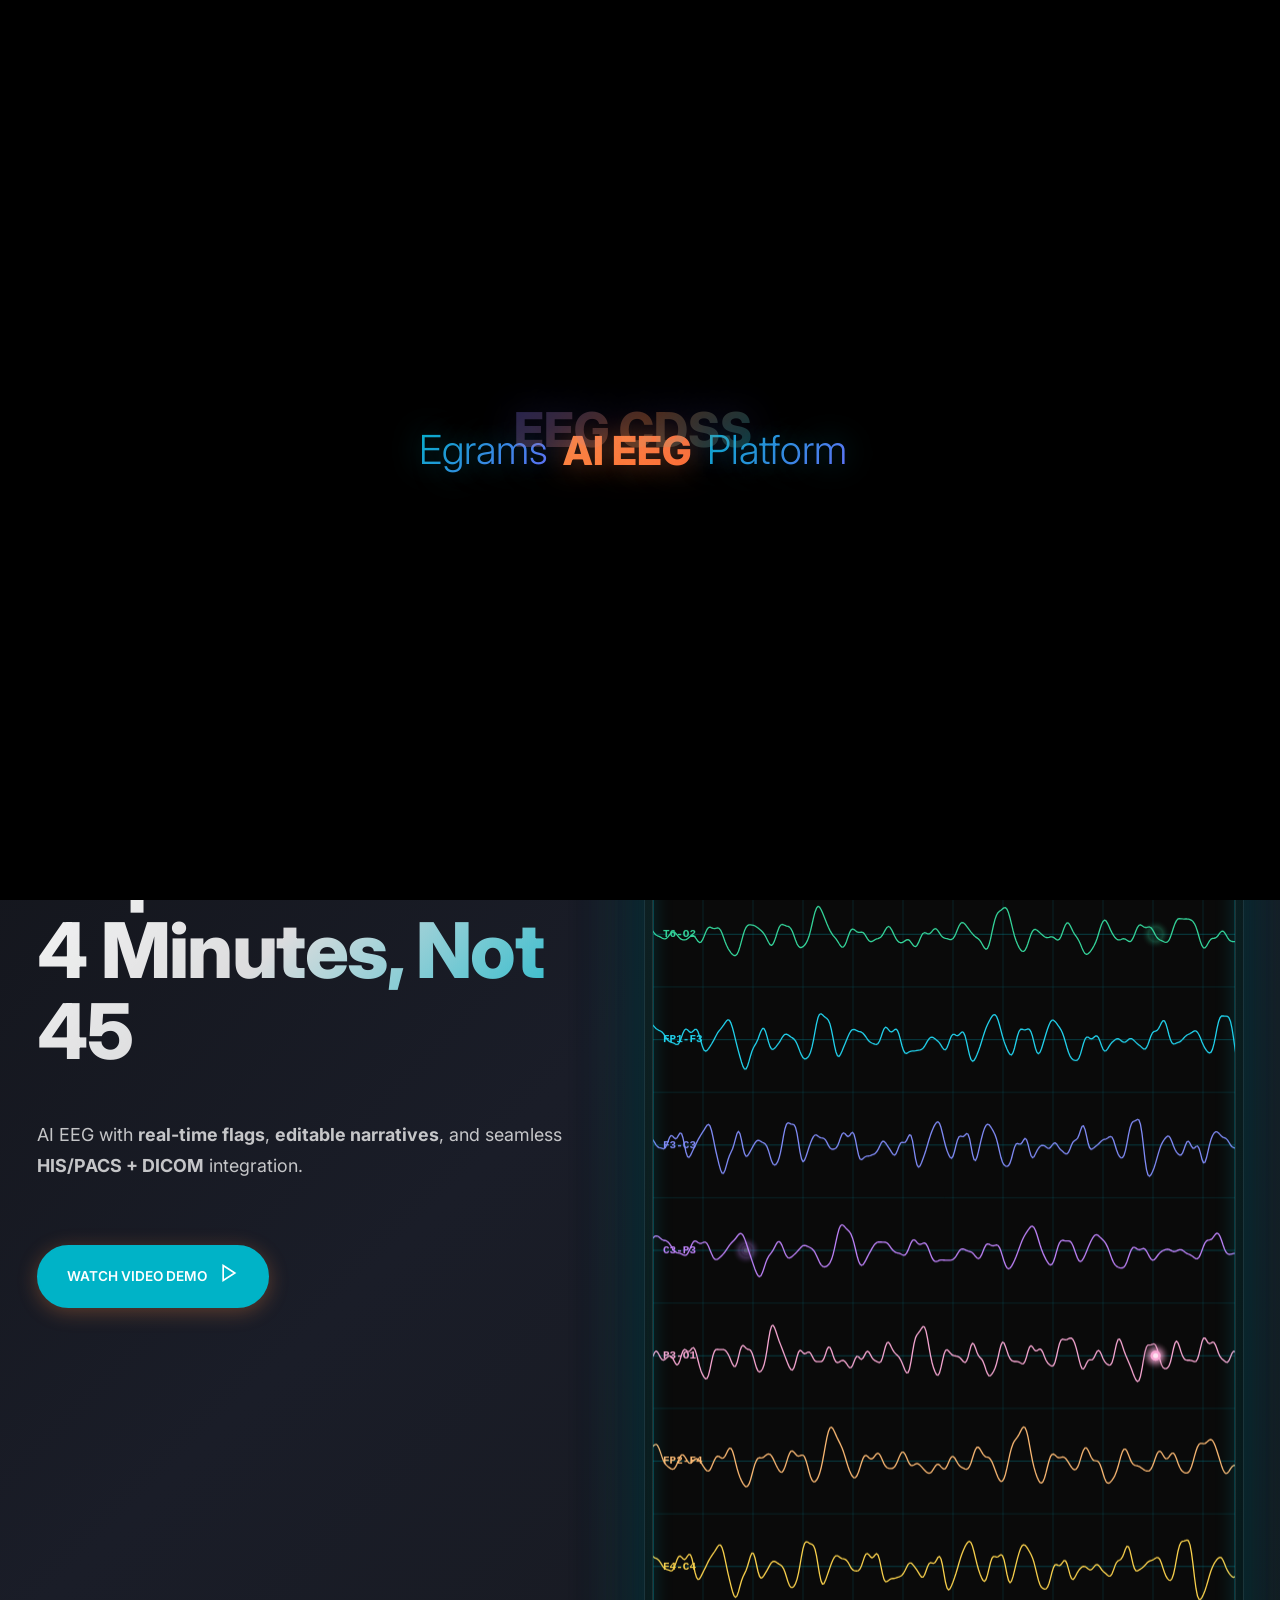
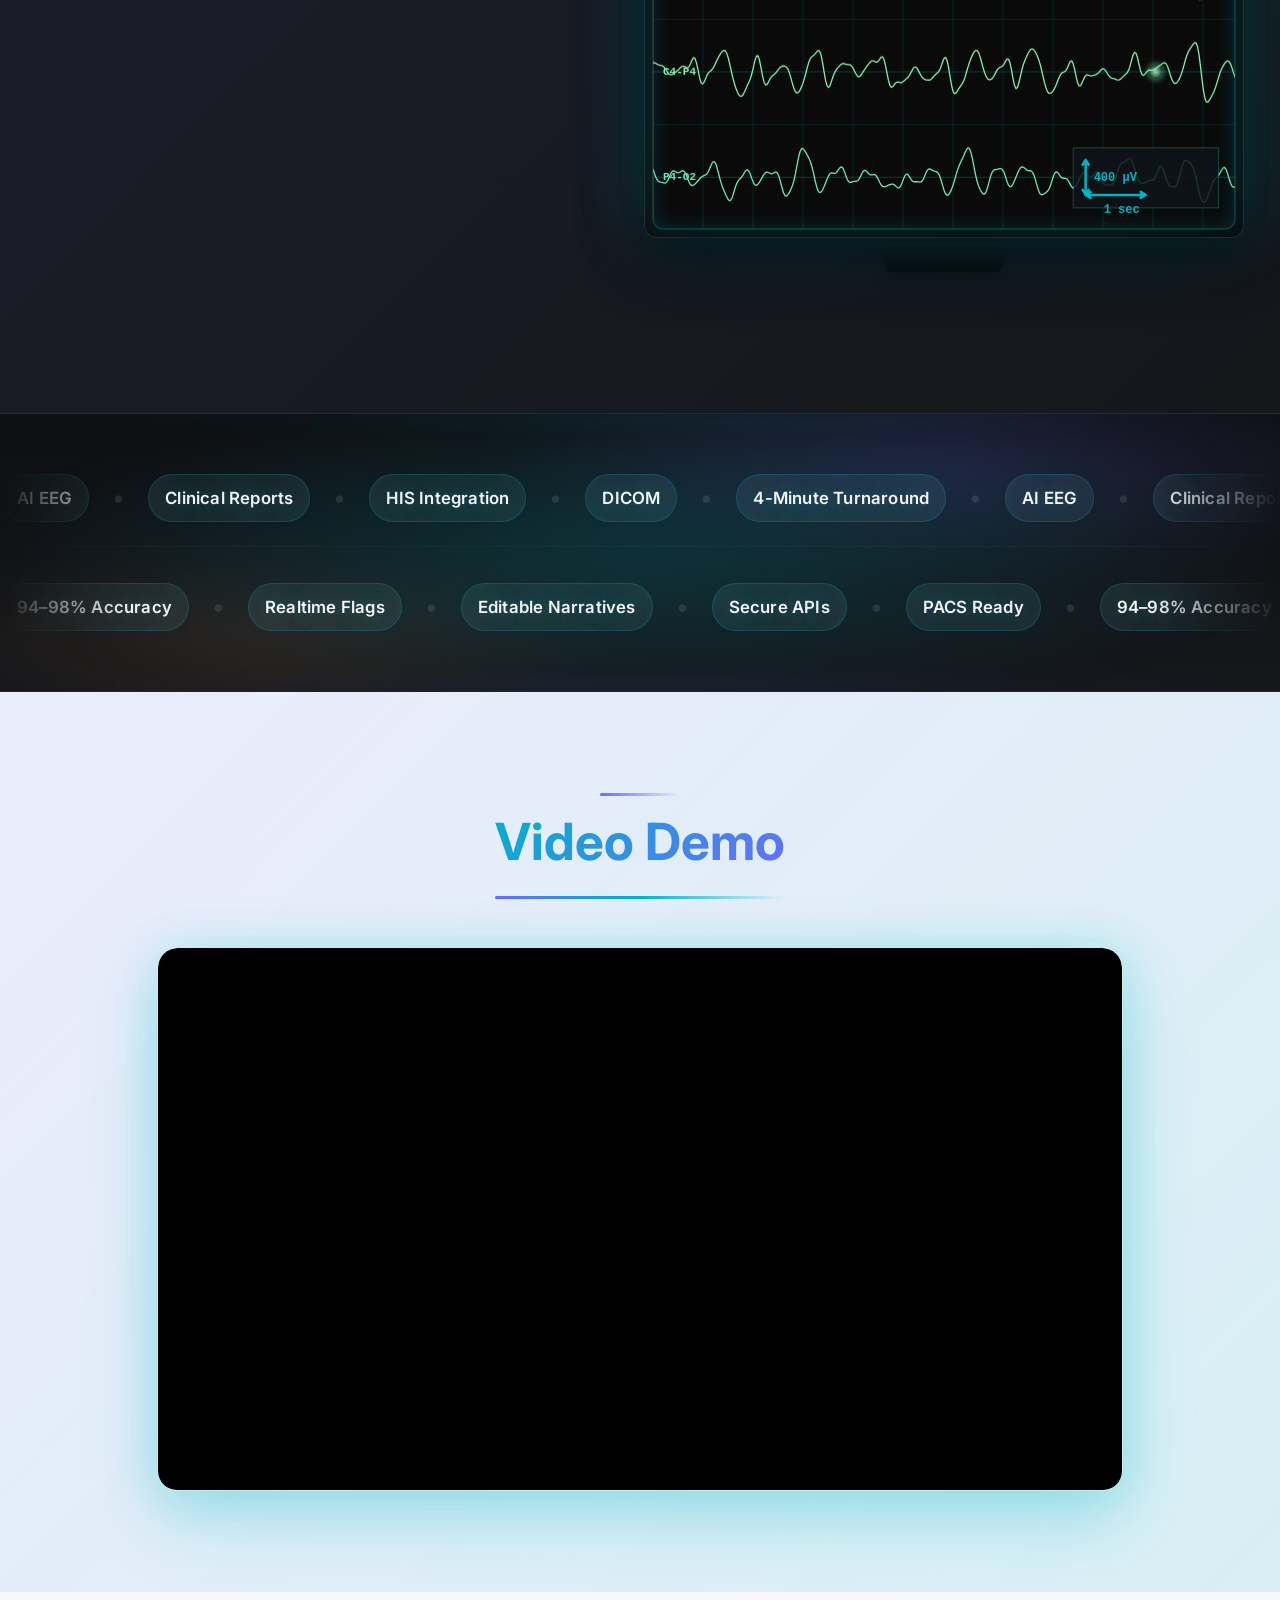
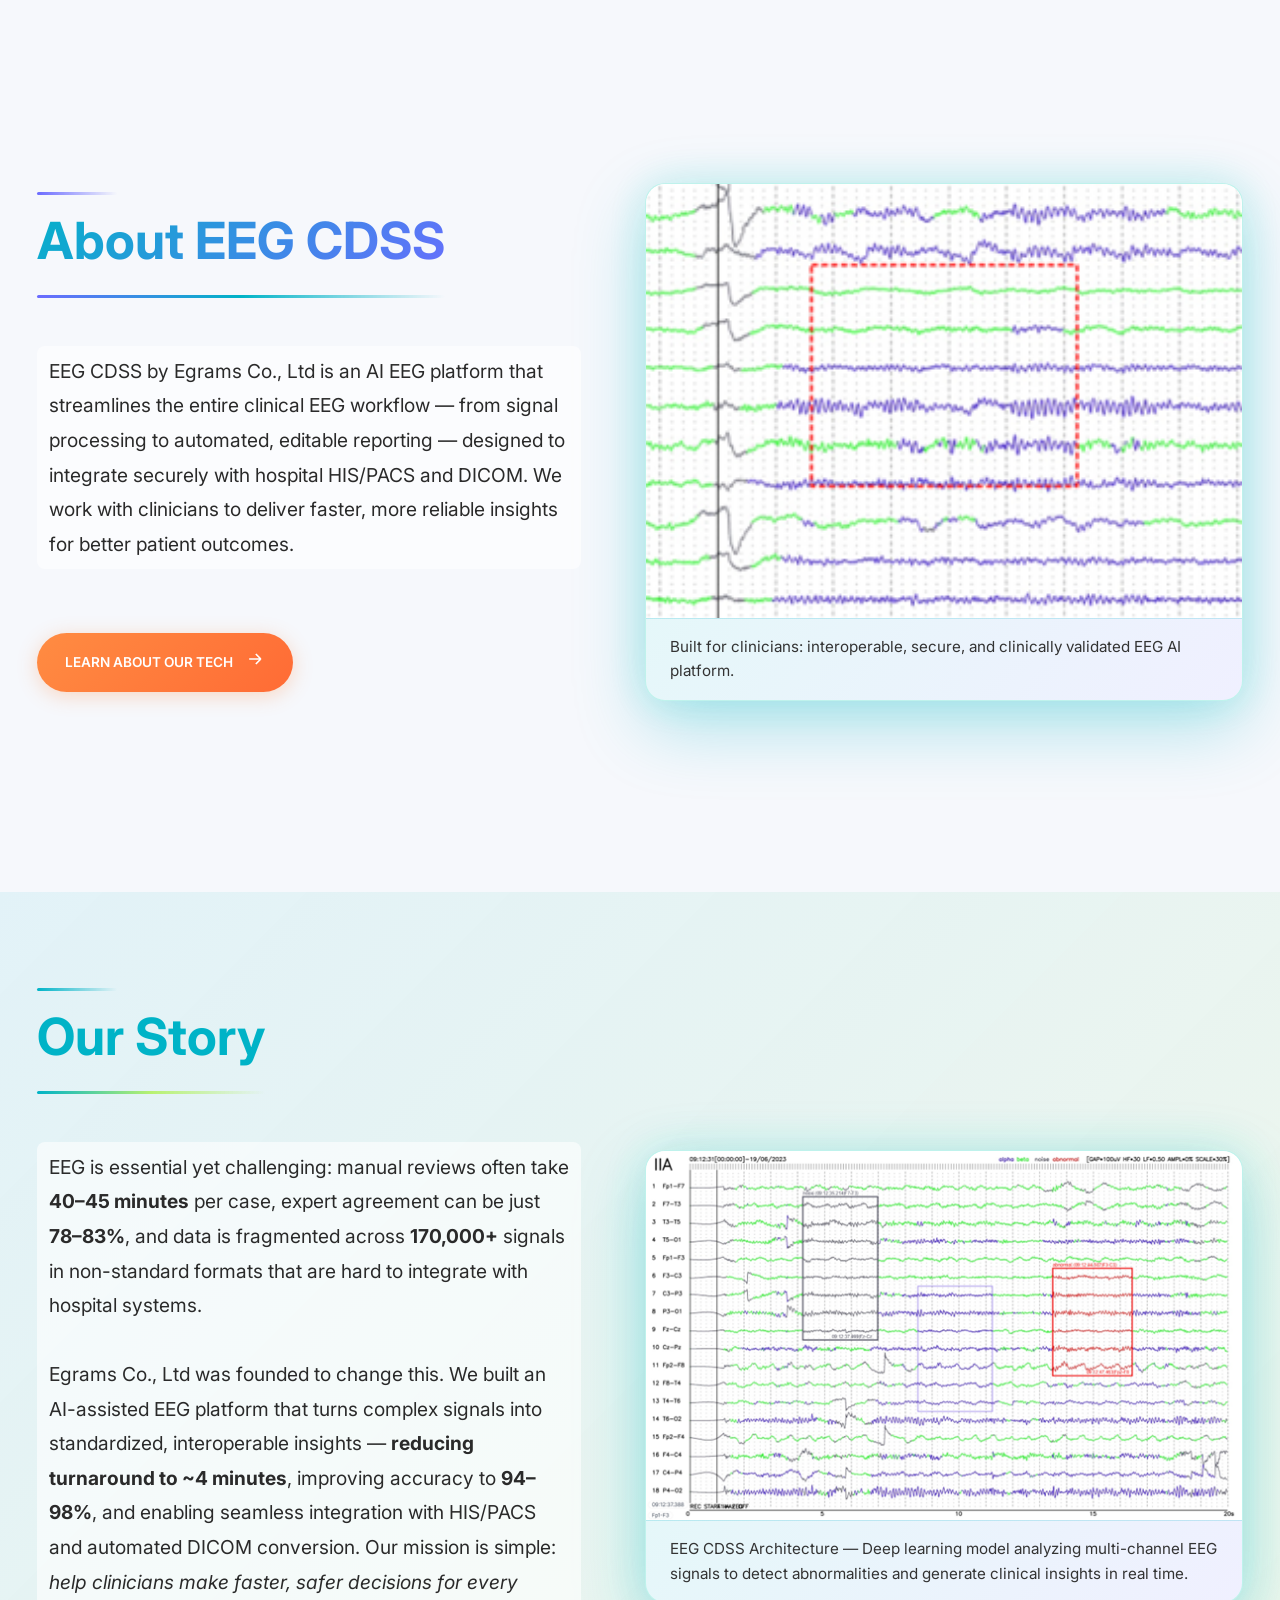
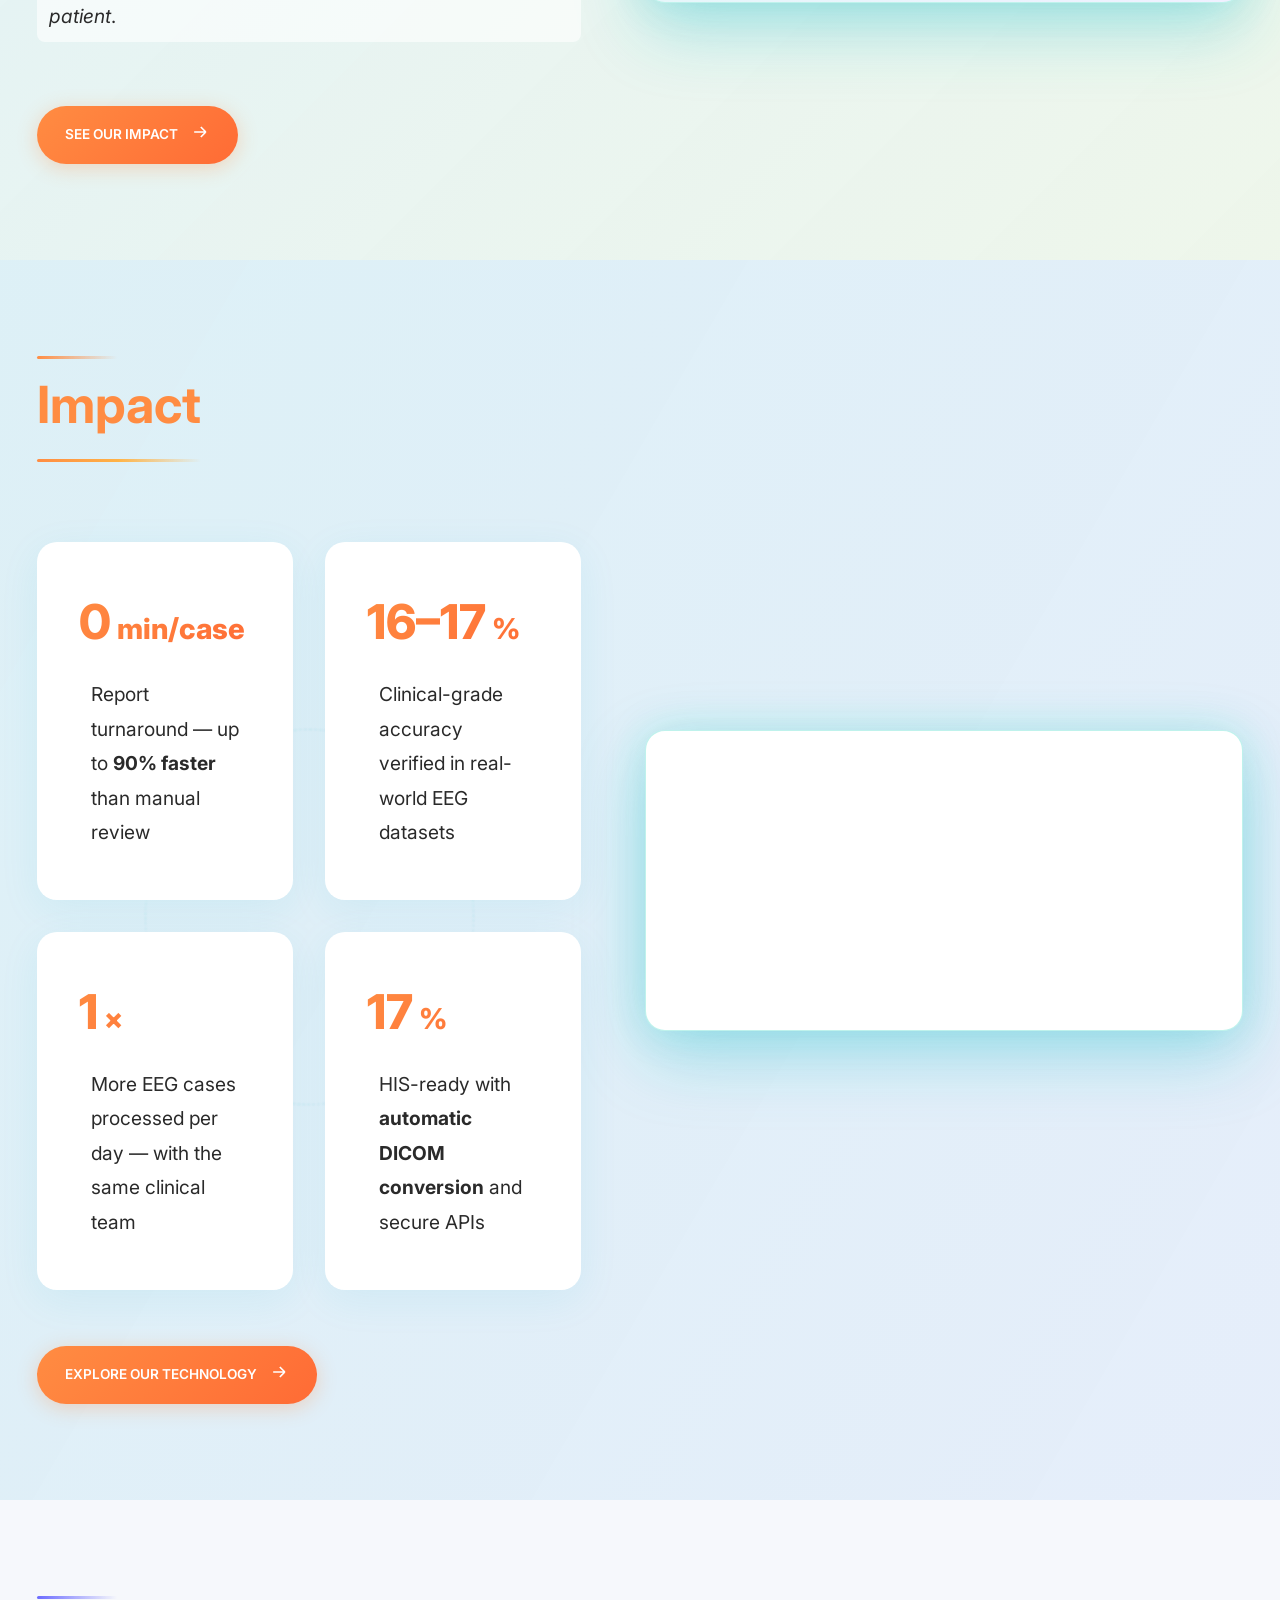
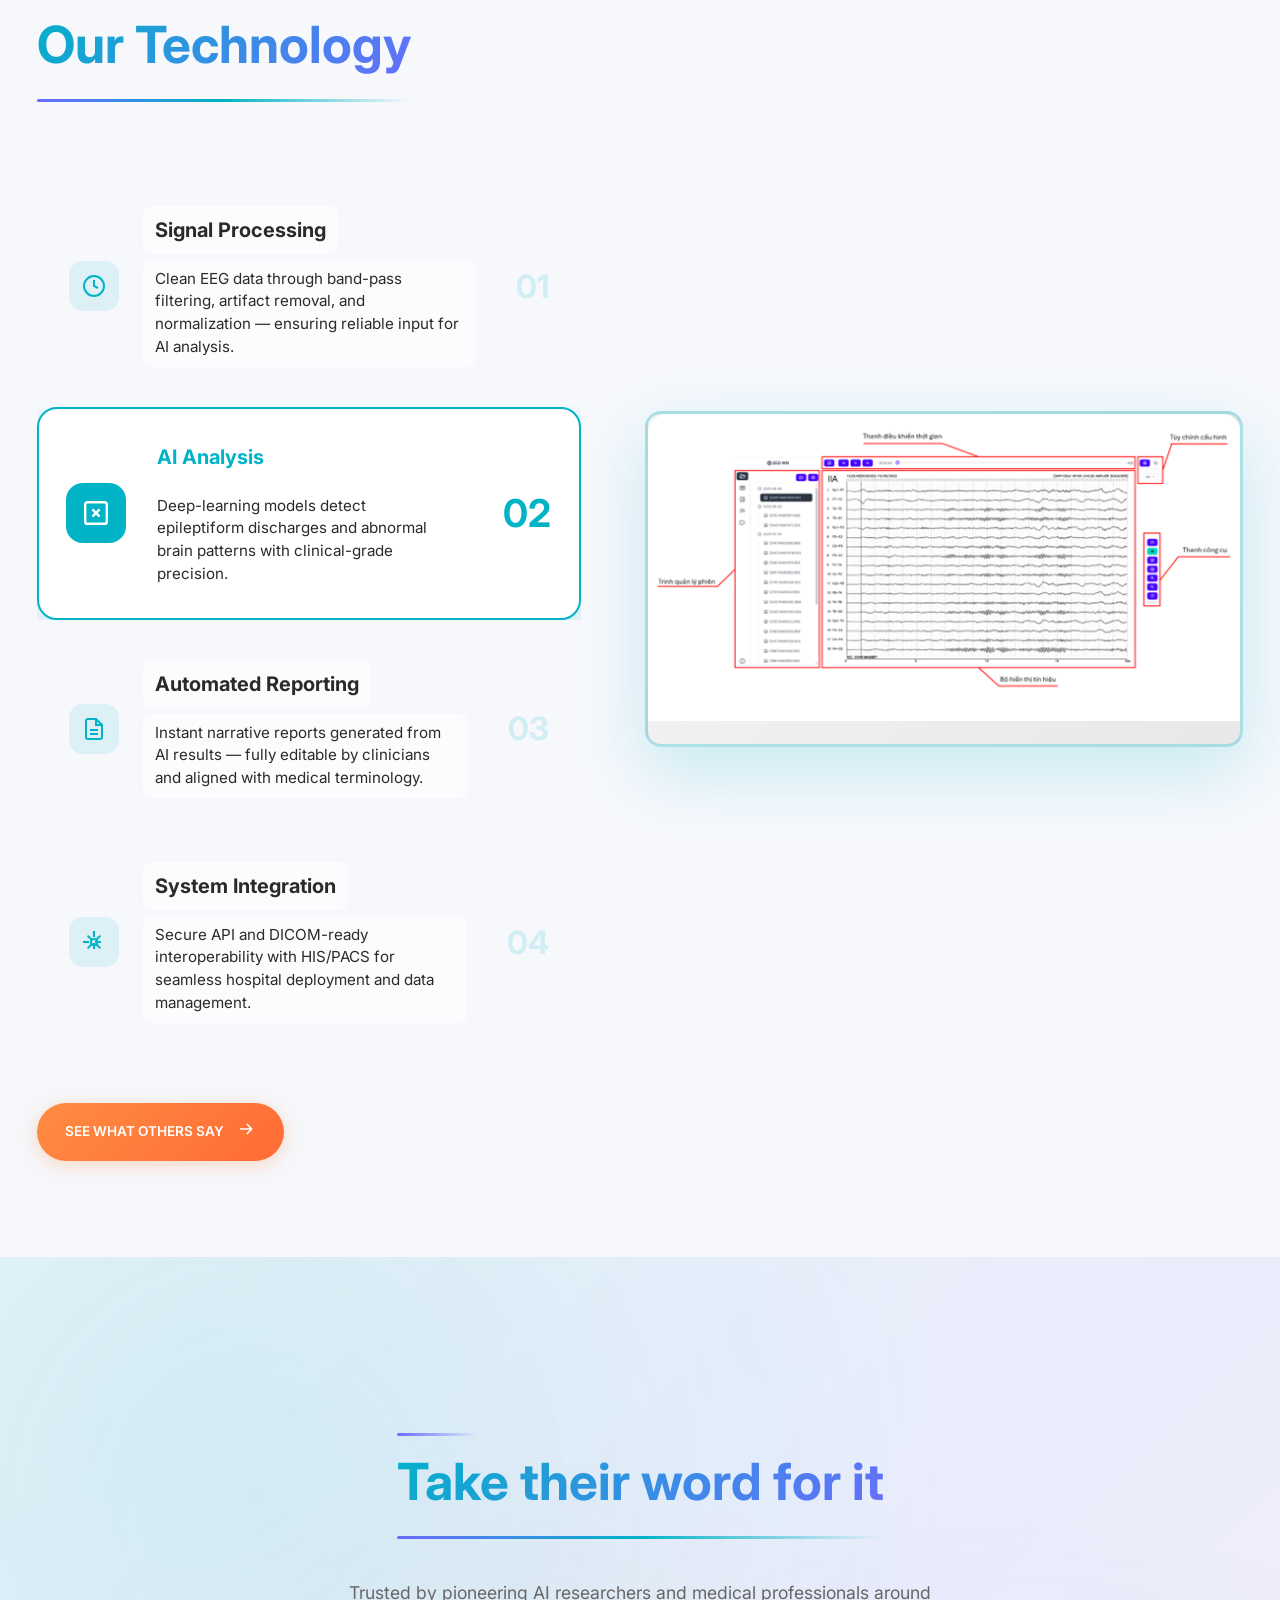
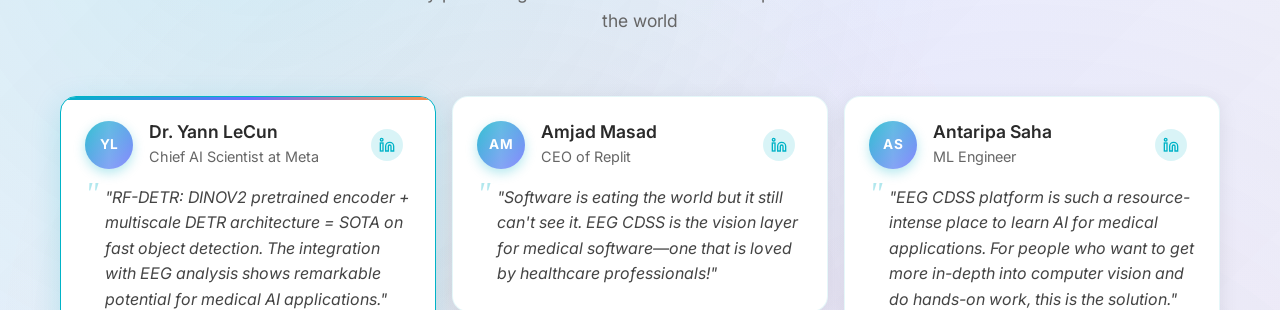
==== commit 58c04d32: "Update index.html and translations.js" ====
--- a/index.html
+++ b/index.html
@@ -4,7 +4,7 @@
 <head>
     <meta charset="UTF-8">
     <meta name="viewport" content="width=device-width, initial-scale=1.0">
-    <title>egrams - Egram Co., Ltd AI EEG Platform</title>
+    <title>EEG CDSS - Egram Co., Ltd AI EEG Platform</title>
 
     <!-- Favicon -->
     <link rel="icon" type="image/jpeg" href="image/egrams-logo-nbg.png">
@@ -33,7 +33,7 @@
             <div class="mil-pos-abs mil-animation-2">
                 <div class="mil-reveal-frame">
                     <p class="mil-reveal-box"></p>
-                    <p class="mil-h3 mil-muted mil-thin" data-i18n="preloader.egrams">egrams</p>
+                    <p class="mil-h3 mil-muted mil-thin" data-i18n="preloader.egrams">EEG CDSS</p>
                 </div>
             </div>
         </div>
@@ -323,10 +323,10 @@
                 <section class="fade-in-section">
                     <div class="feature-grid">
                         <div class="hero-left-container">
-                            <h2 class="heading-2 blue" data-i18n="about.title">About egrams</h2>
+                            <h2 class="heading-2 blue" data-i18n="about.title">About EEG CDSS</h2>
                             <div class="space-small"></div>
                             <div class="text-body right" data-i18n="about.text">
-                                egrams by Egram Co., Ltd is an AI EEG platform that streamlines the entire clinical EEG
+                                EEG CDSS by Egram Co., Ltd is an AI EEG platform that streamlines the entire clinical EEG
                                 workflow — from signal processing to automated, editable reporting — designed to
                                 integrate securely with hospital HIS/PACS and DICOM.
                                 We work with clinicians to deliver faster, more reliable insights for better patient
@@ -345,7 +345,7 @@
                             </a>
                         </div>
                         <div class="hero-gif">
-                            <img src="image/Picture5.png" alt="About egrams" loading="lazy">
+                            <img src="image/Picture5.png" alt="About EEG CDSS" loading="lazy">
                             <p class="image-caption" data-i18n="about.caption">Built for clinicians: interoperable,
                                 secure, and clinically validated EEG AI platform.</p>
                         </div>
@@ -674,7 +674,7 @@
                                 </div>
                             </div>
                             <div class="testimonial-content">
-                                <p data-i18n="feedback.t2.text">"The right UX is key! Love how egrams has adapted
+                                <p data-i18n="feedback.t2.text">"The right UX is key! Love how EEG CDSS has adapted
                                     advanced AI interface to maximize utility and efficiency in clinical EEG analysis
                                     workflows."</p>
                             </div>
@@ -705,7 +705,7 @@
                             </div>
                             <div class="testimonial-content">
                                 <p data-i18n="feedback.t3.text">"Software is eating the world but it still can't see it.
-                                    egrams is the vision layer for medical software—one that is loved by healthcare
+                                    EEG CDSS is the vision layer for medical software—one that is loved by healthcare
                                     professionals!"</p>
                             </div>
                         </div>
@@ -731,7 +731,7 @@
                                 </div>
                             </div>
                             <div class="testimonial-content" data-i18n="feedback.t4.text">
-                                <p>"A lot of people have noted a gap between what AI seems capable of doing in demos and what they're able to get in real-world settings. egrams bridges that gap for medical professionals."</p>
+                                <p>"A lot of people have noted a gap between what AI seems capable of doing in demos and what they're able to get in real-world settings. EEG CDSS bridges that gap for medical professionals."</p>
                             </div>
                         </div>
 
@@ -756,7 +756,7 @@
                                 </div>
                             </div>
                             <div class="testimonial-content">
-                                <p data-i18n="feedback.t5.text">"egrams platform is such a resource-intense place to learn AI for medical applications. For people who want to get more in-depth into computer vision and do hands-on work, this is the solution."</p>
+                                <p data-i18n="feedback.t5.text">"EEG CDSS platform is such a resource-intense place to learn AI for medical applications. For people who want to get more in-depth into computer vision and do hands-on work, this is the solution."</p>
                             </div>
                         </div>
 
@@ -781,7 +781,7 @@
                                 </div>
                             </div>
                             <div class="testimonial-content">
-                                <p data-i18n="feedback.t6.text">"Technological advances are essential for healthcare to maintain its leadership. egrams is helping us immediately realize value from state-of-the-art computer vision technology in medical applications."</p>
+                                <p data-i18n="feedback.t6.text">"Technological advances are essential for healthcare to maintain its leadership. EEG CDSS is helping us immediately realize value from state-of-the-art computer vision technology in medical applications."</p>
                             </div>
                         </div>
                     </div>
@@ -795,7 +795,7 @@
     <footer>
         <div class="uui-footer01_top-wrapper">
             <div class="uui-footer01_left-wrapper">
-                <h3 style="font-size: 1.5rem; margin-bottom: 1rem;">egrams</h3>
+                <h3 style="font-size: 1.5rem; margin-bottom: 1rem;">EEG CDSS</h3>
                 <p style="color: #999;" data-i18n="footer.desc">Advancing brain research through AI and neuroscience</p>
                 <div style="margin-top: 1rem; color: #bbb; line-height: 1.6;">
                     <div data-i18n="footer.company">Egram Co., Ltd</div>
@@ -845,7 +845,7 @@
             </div>
         </div>
         <div class="uui-footer01_bottom-wrapper" data-i18n="footer.rights">
-            © 2025 egrams Egram Co., Ltd. All rights reserved.
+            © 2025 EEG CDSS Egram Co., Ltd. All rights reserved.
         </div>
     </footer>
 
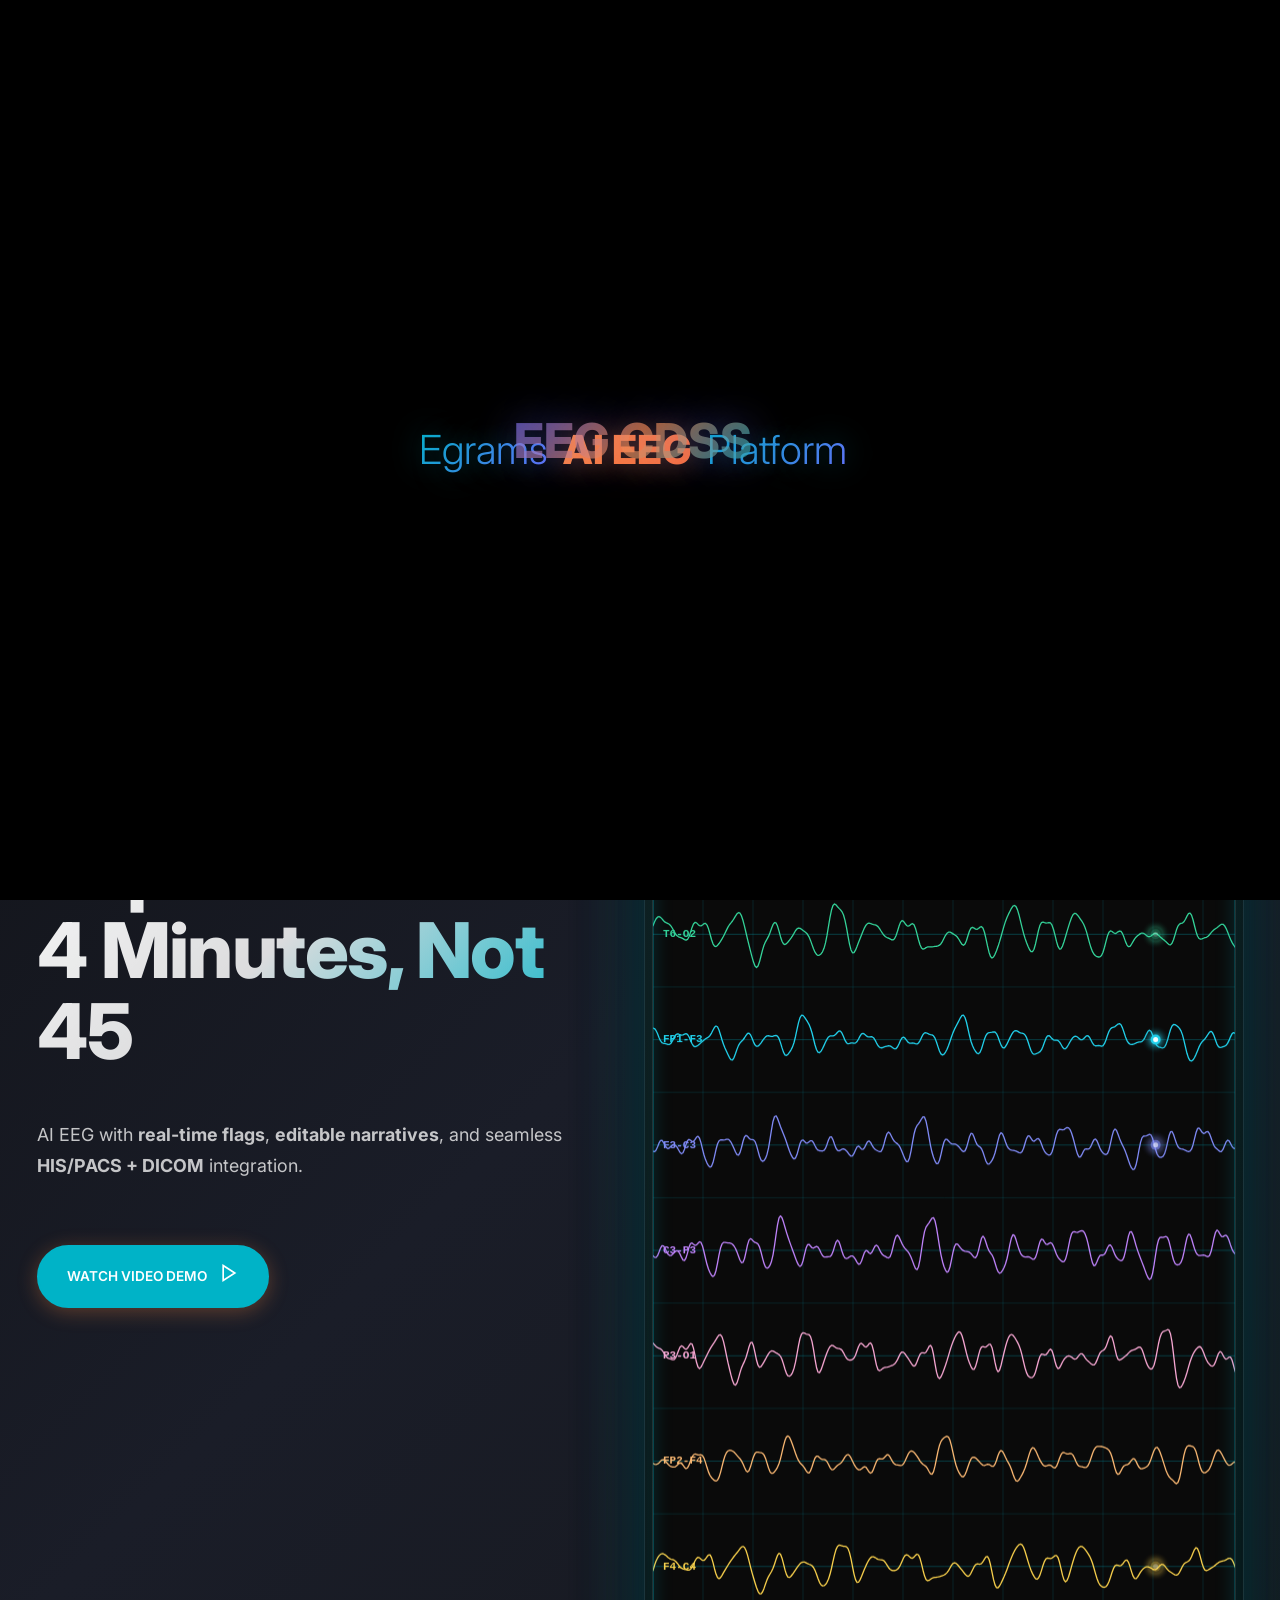
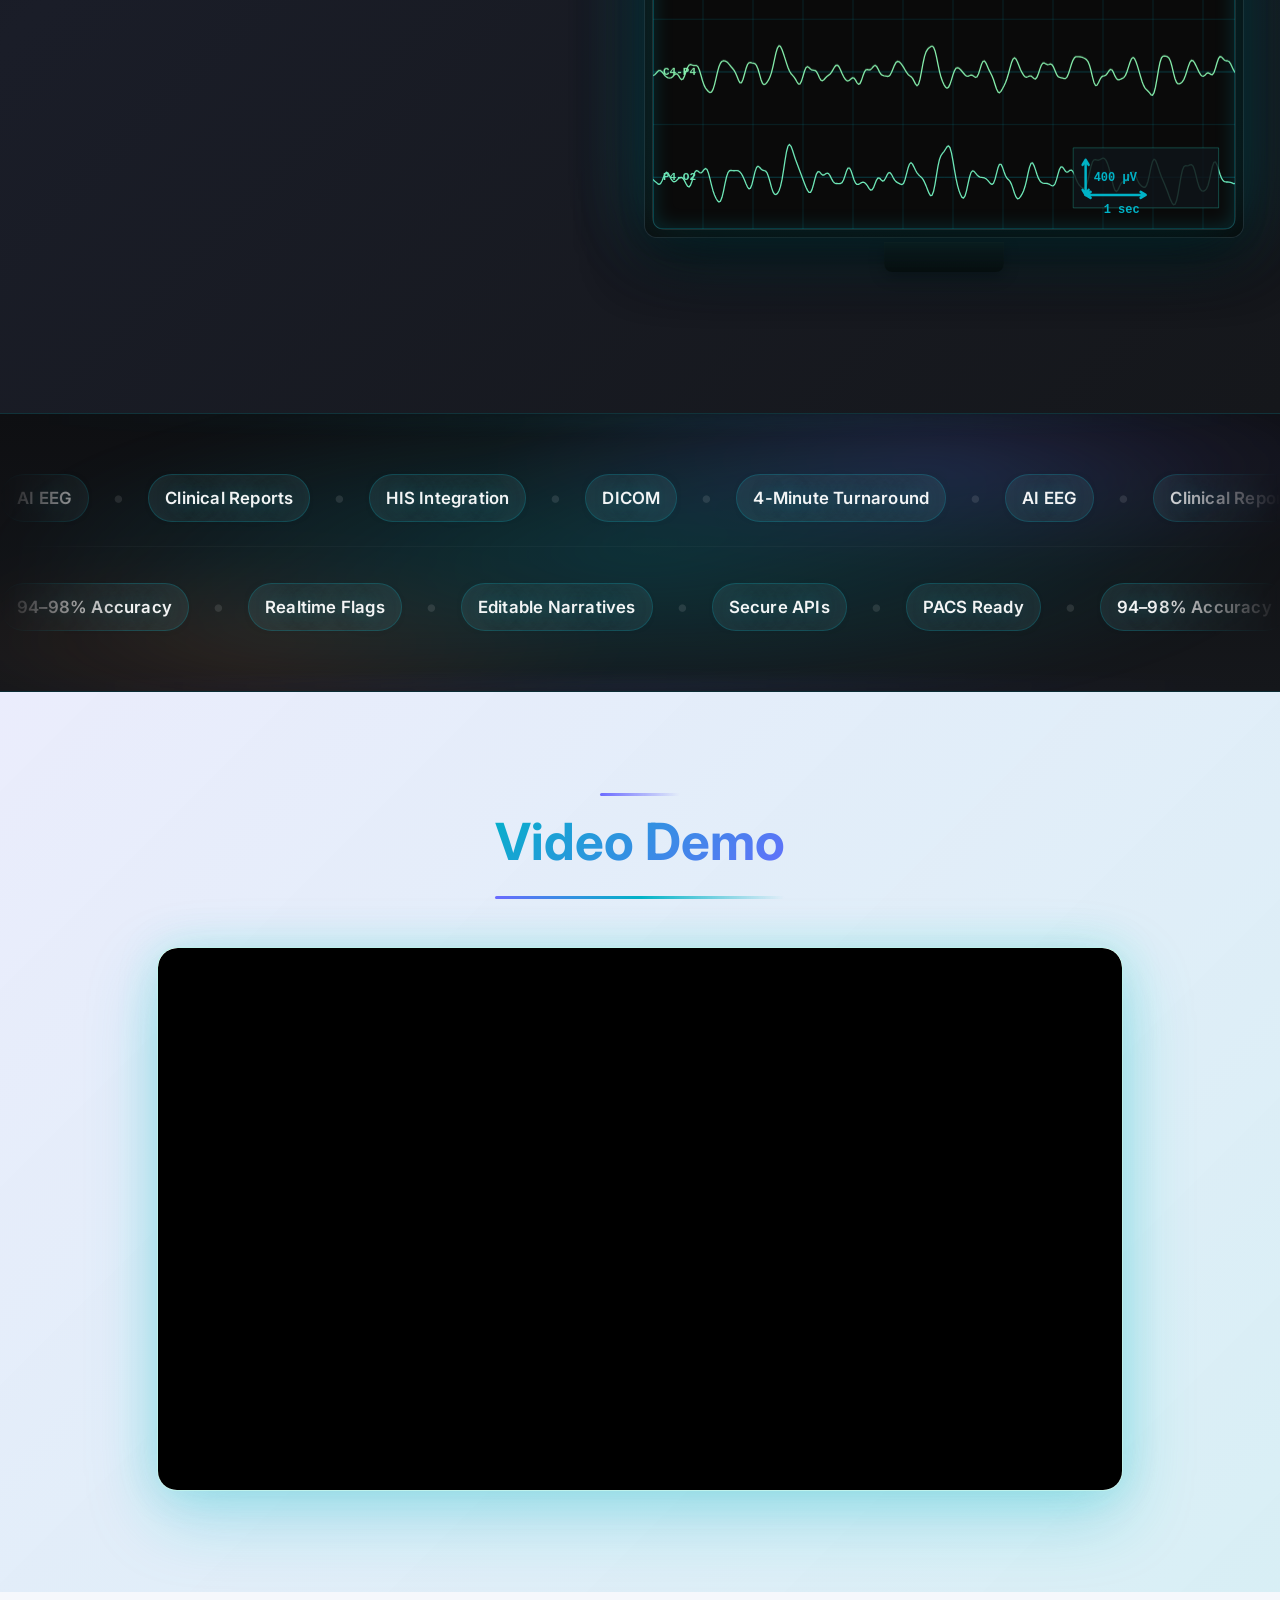
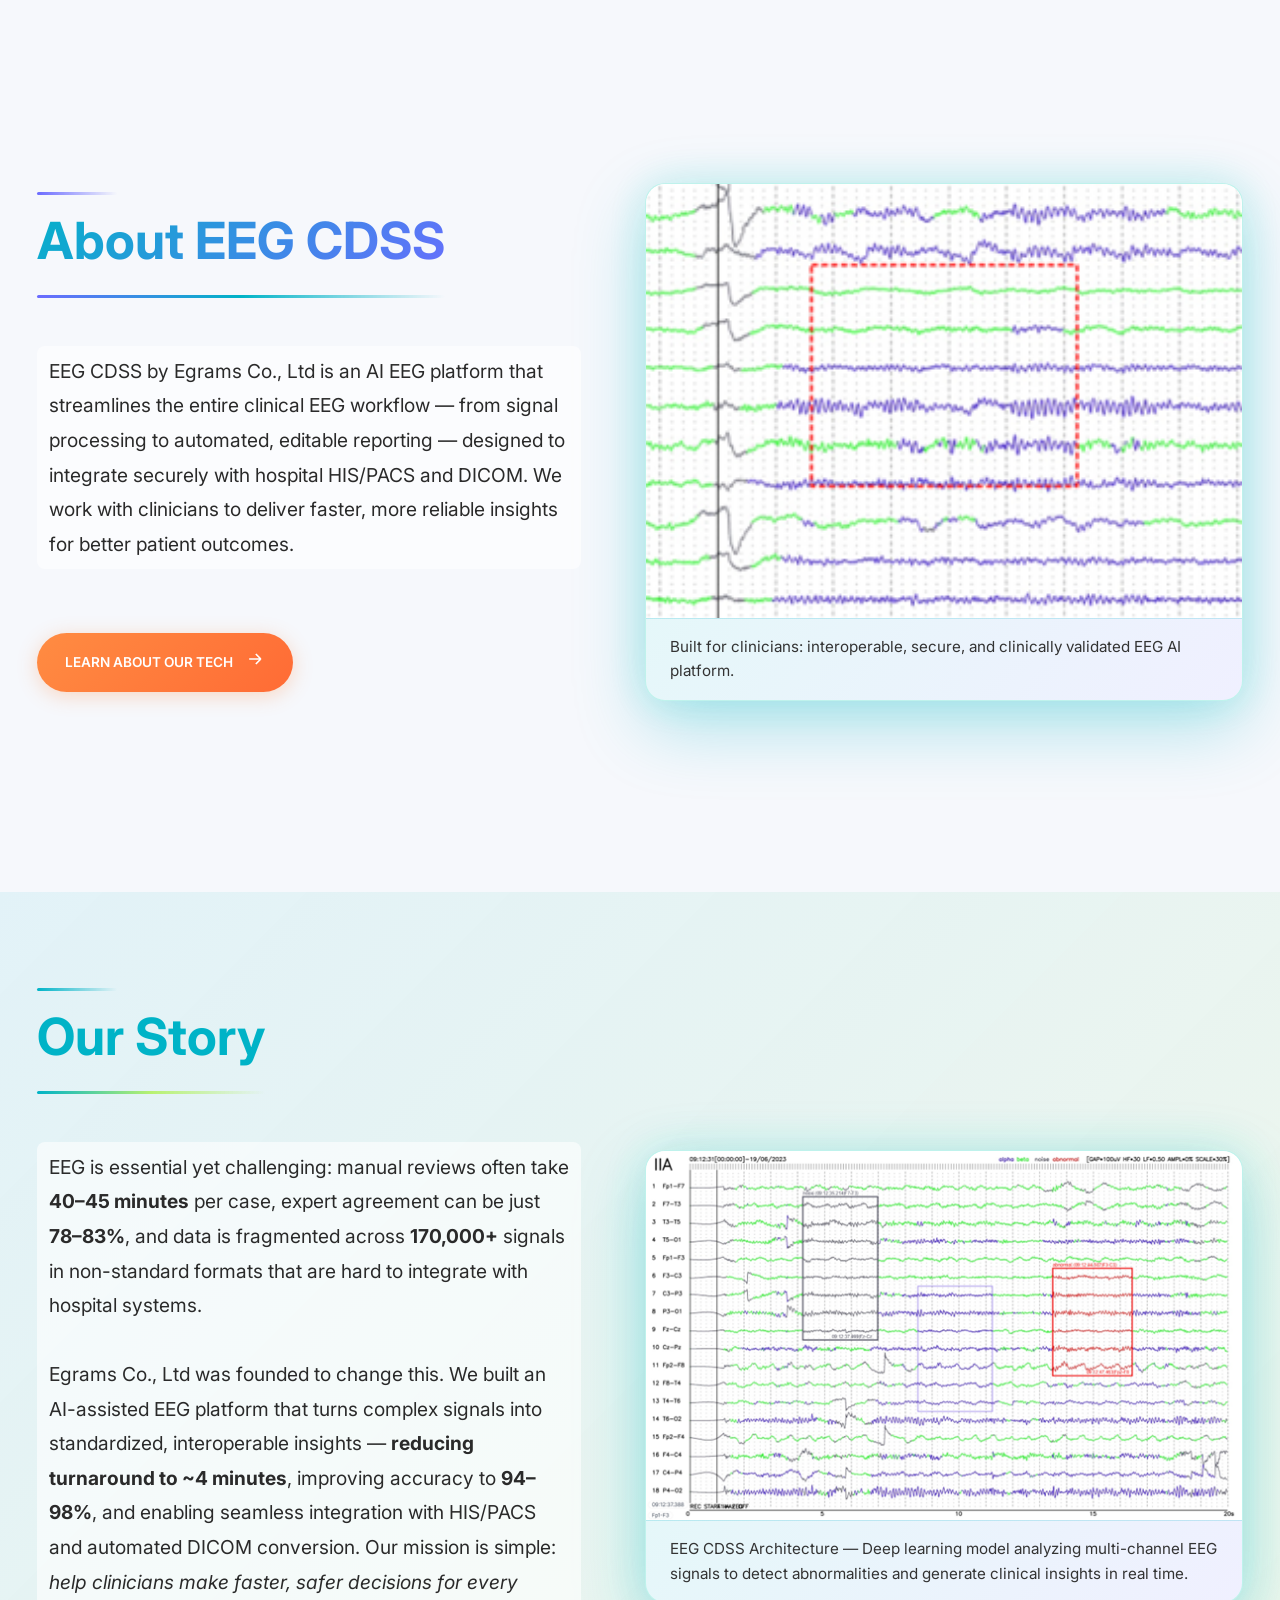
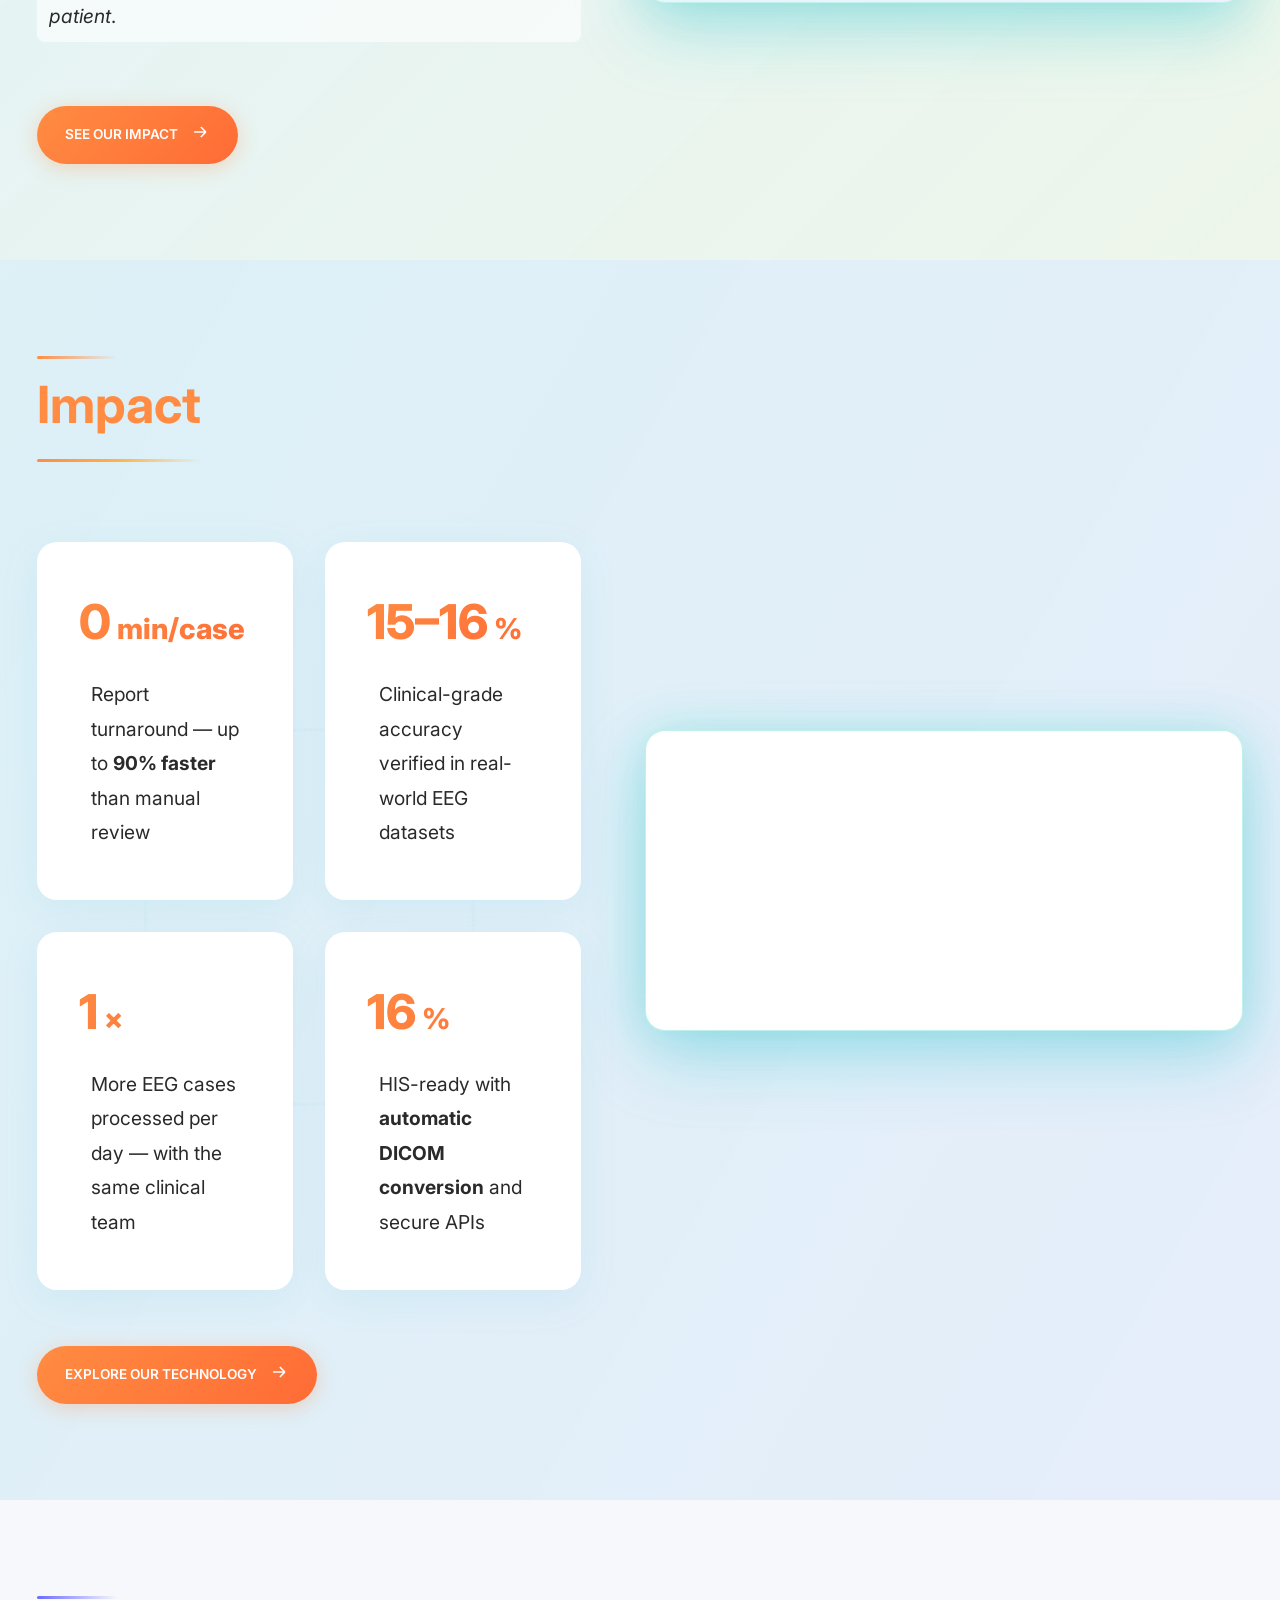
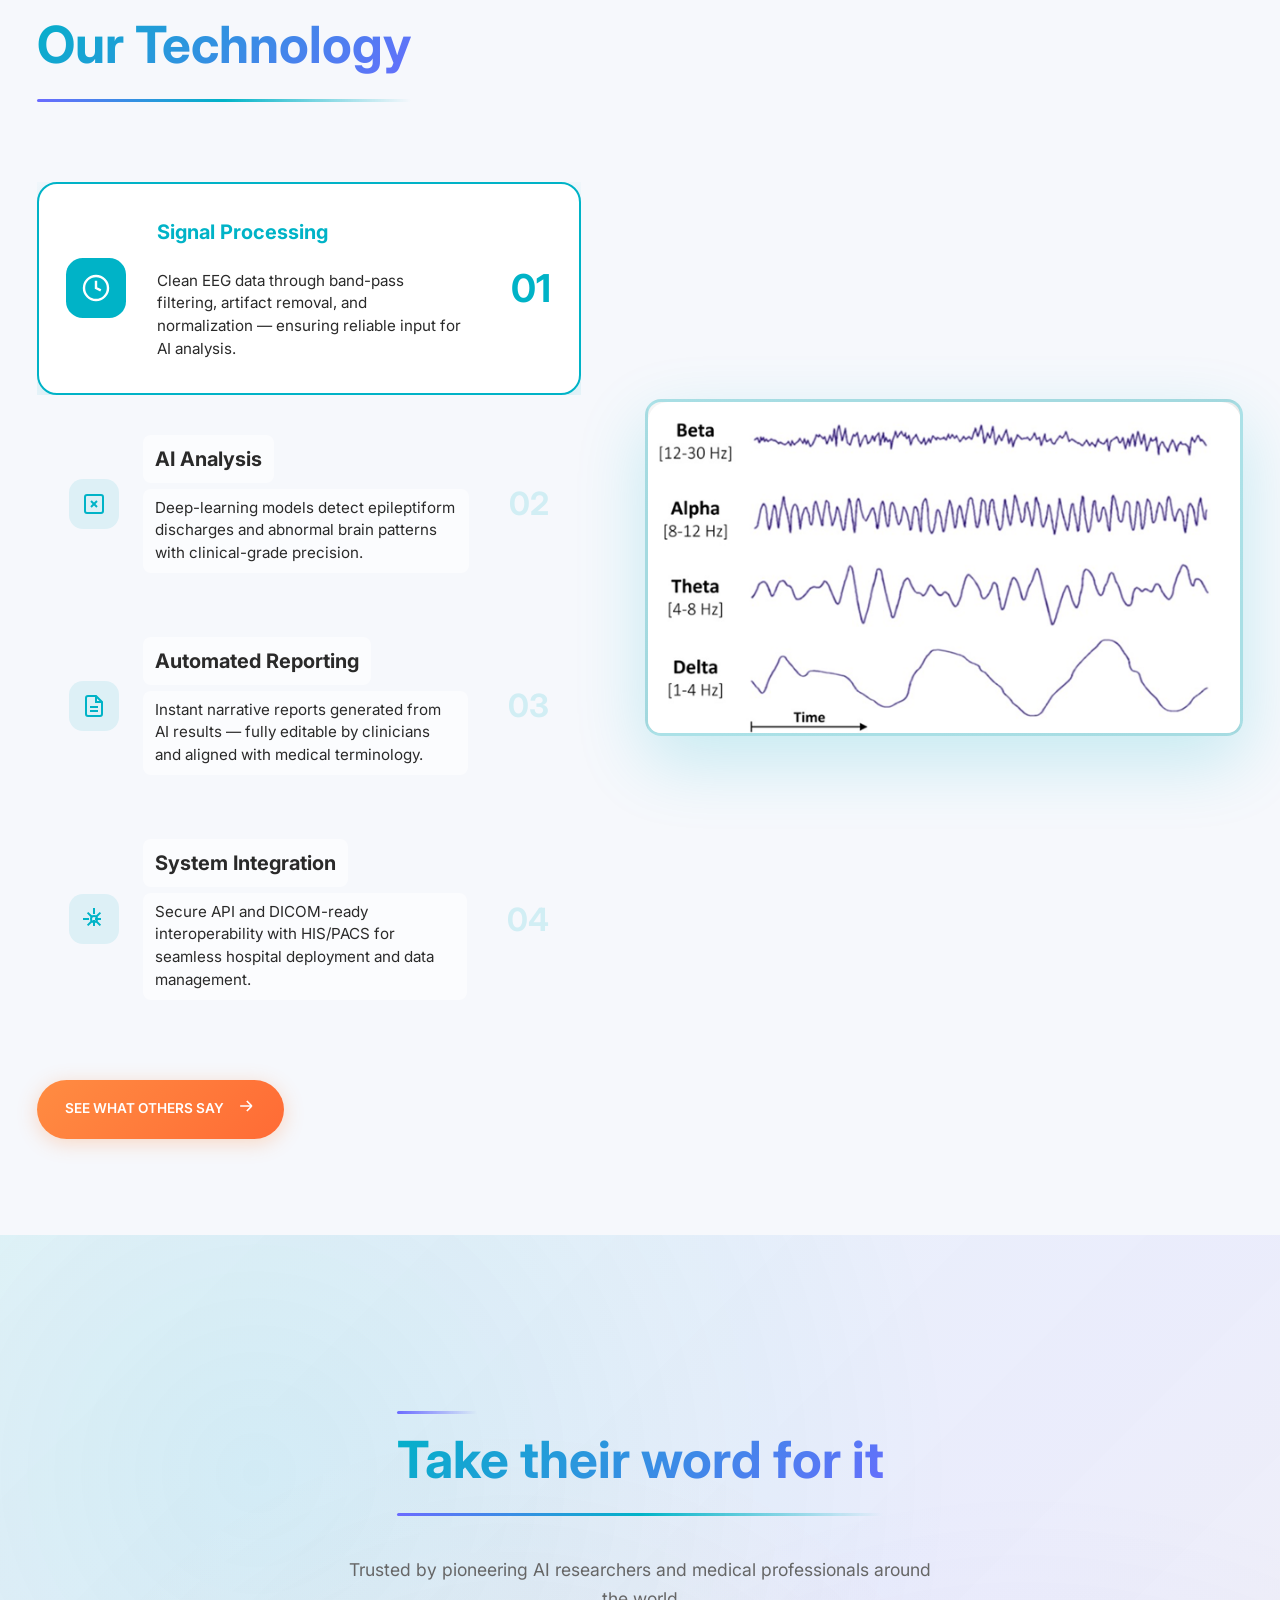
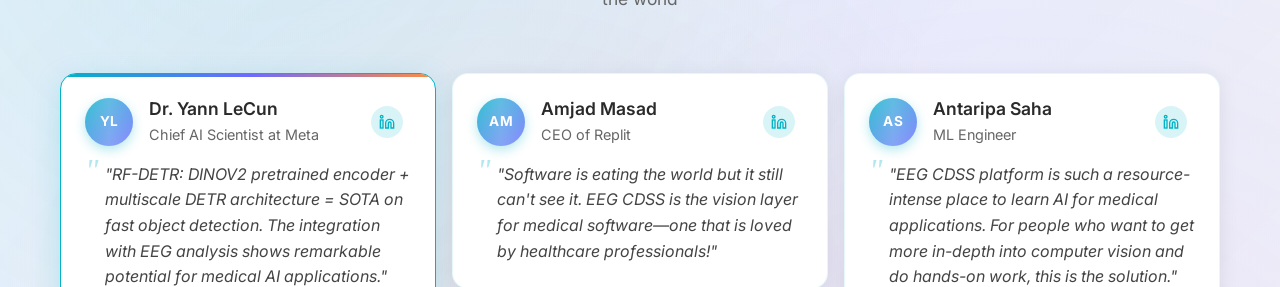
==== commit 02c34e07: "Update index.html and translations.js" ====
--- a/index.html
+++ b/index.html
@@ -845,7 +845,7 @@
             </div>
         </div>
         <div class="uui-footer01_bottom-wrapper" data-i18n="footer.rights">
-            © 2025 EEG CDSS Egram Co., Ltd. All rights reserved.
+            © 2025 EEG CDSS | Egram Co., Ltd. All rights reserved.
         </div>
     </footer>
 
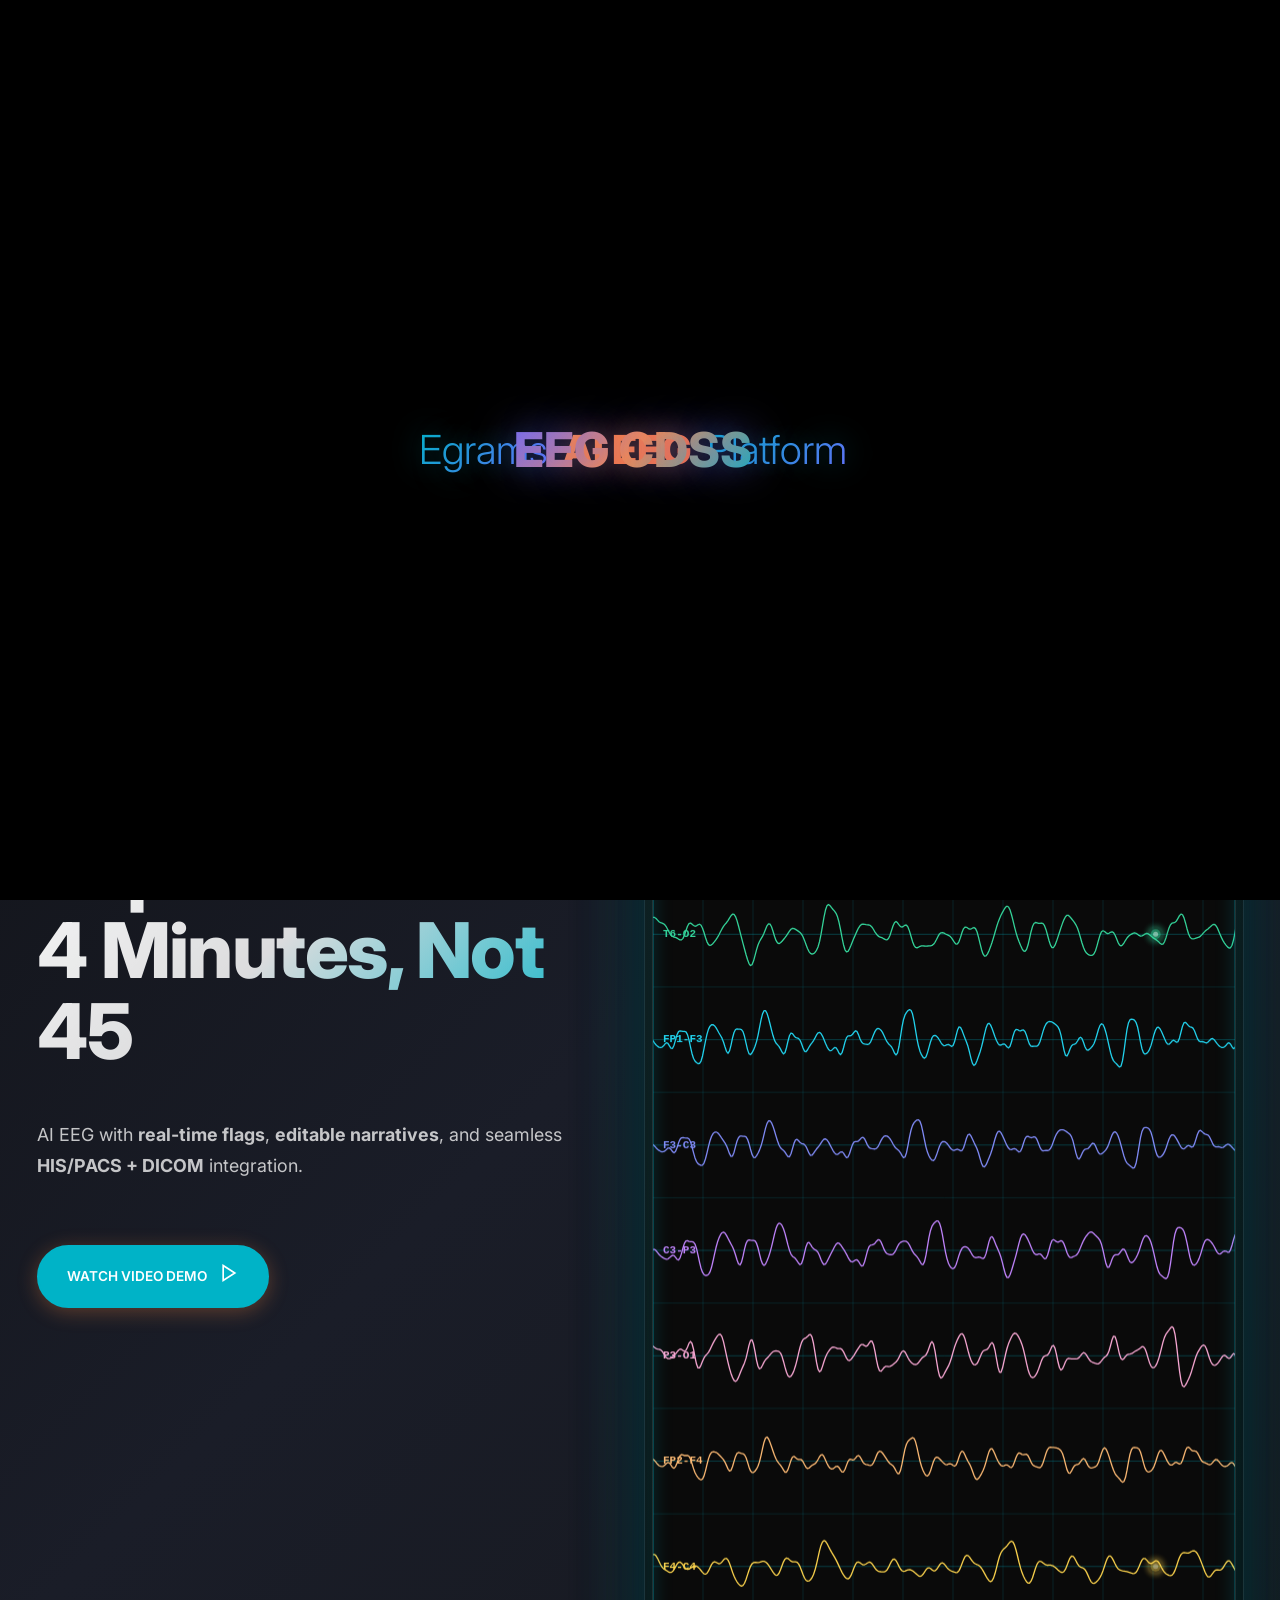
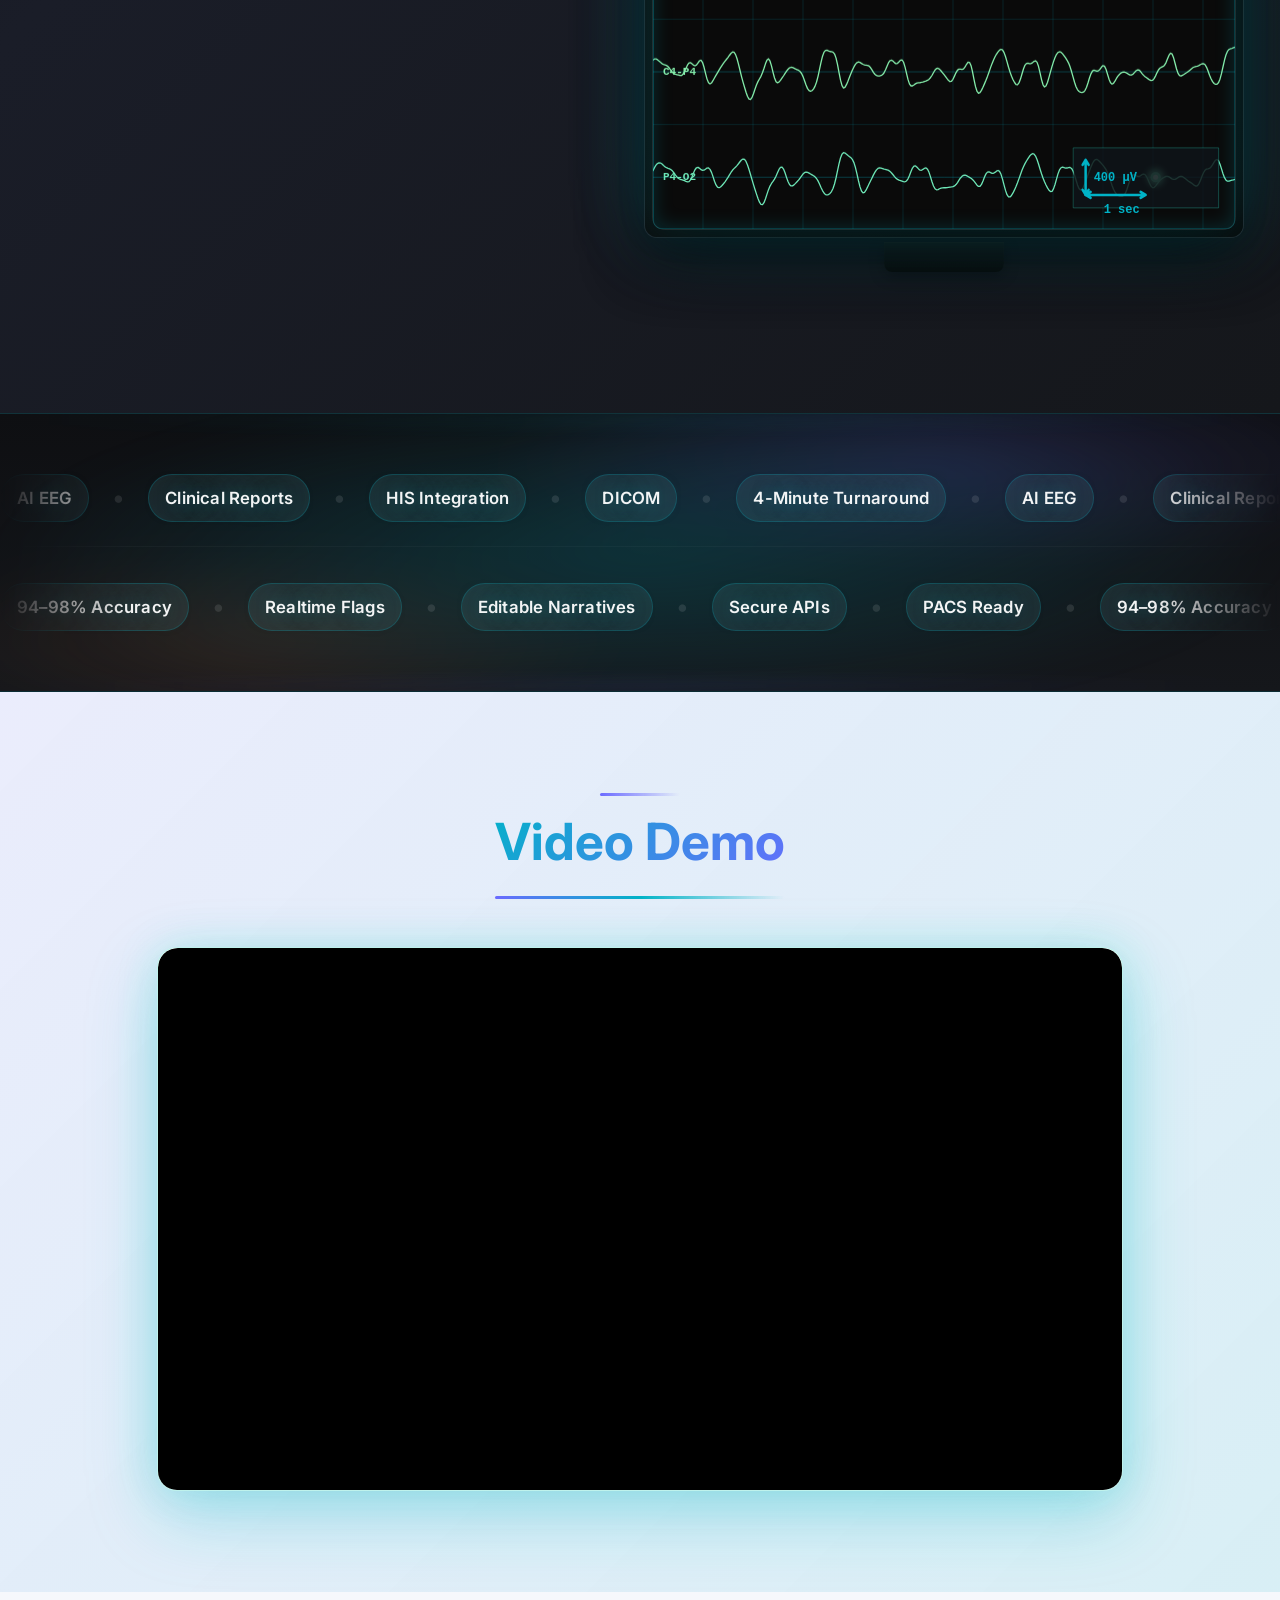
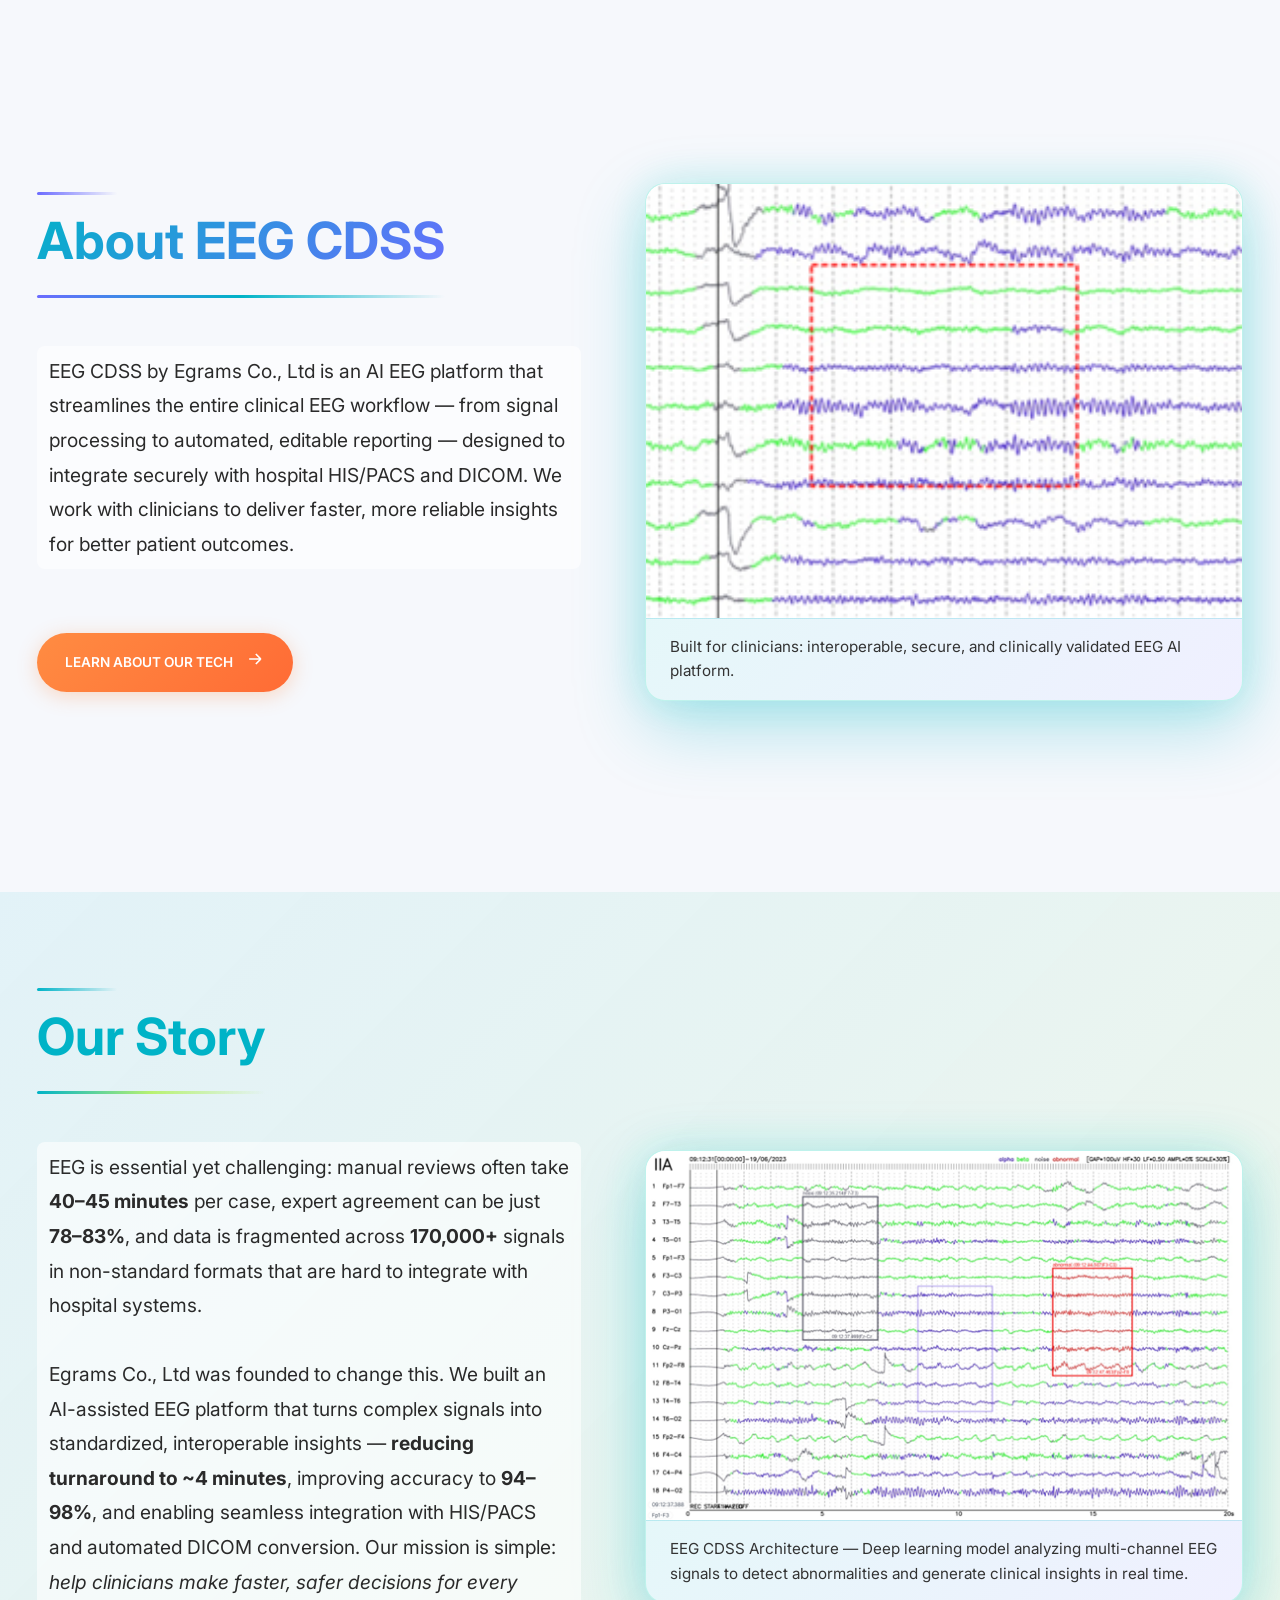
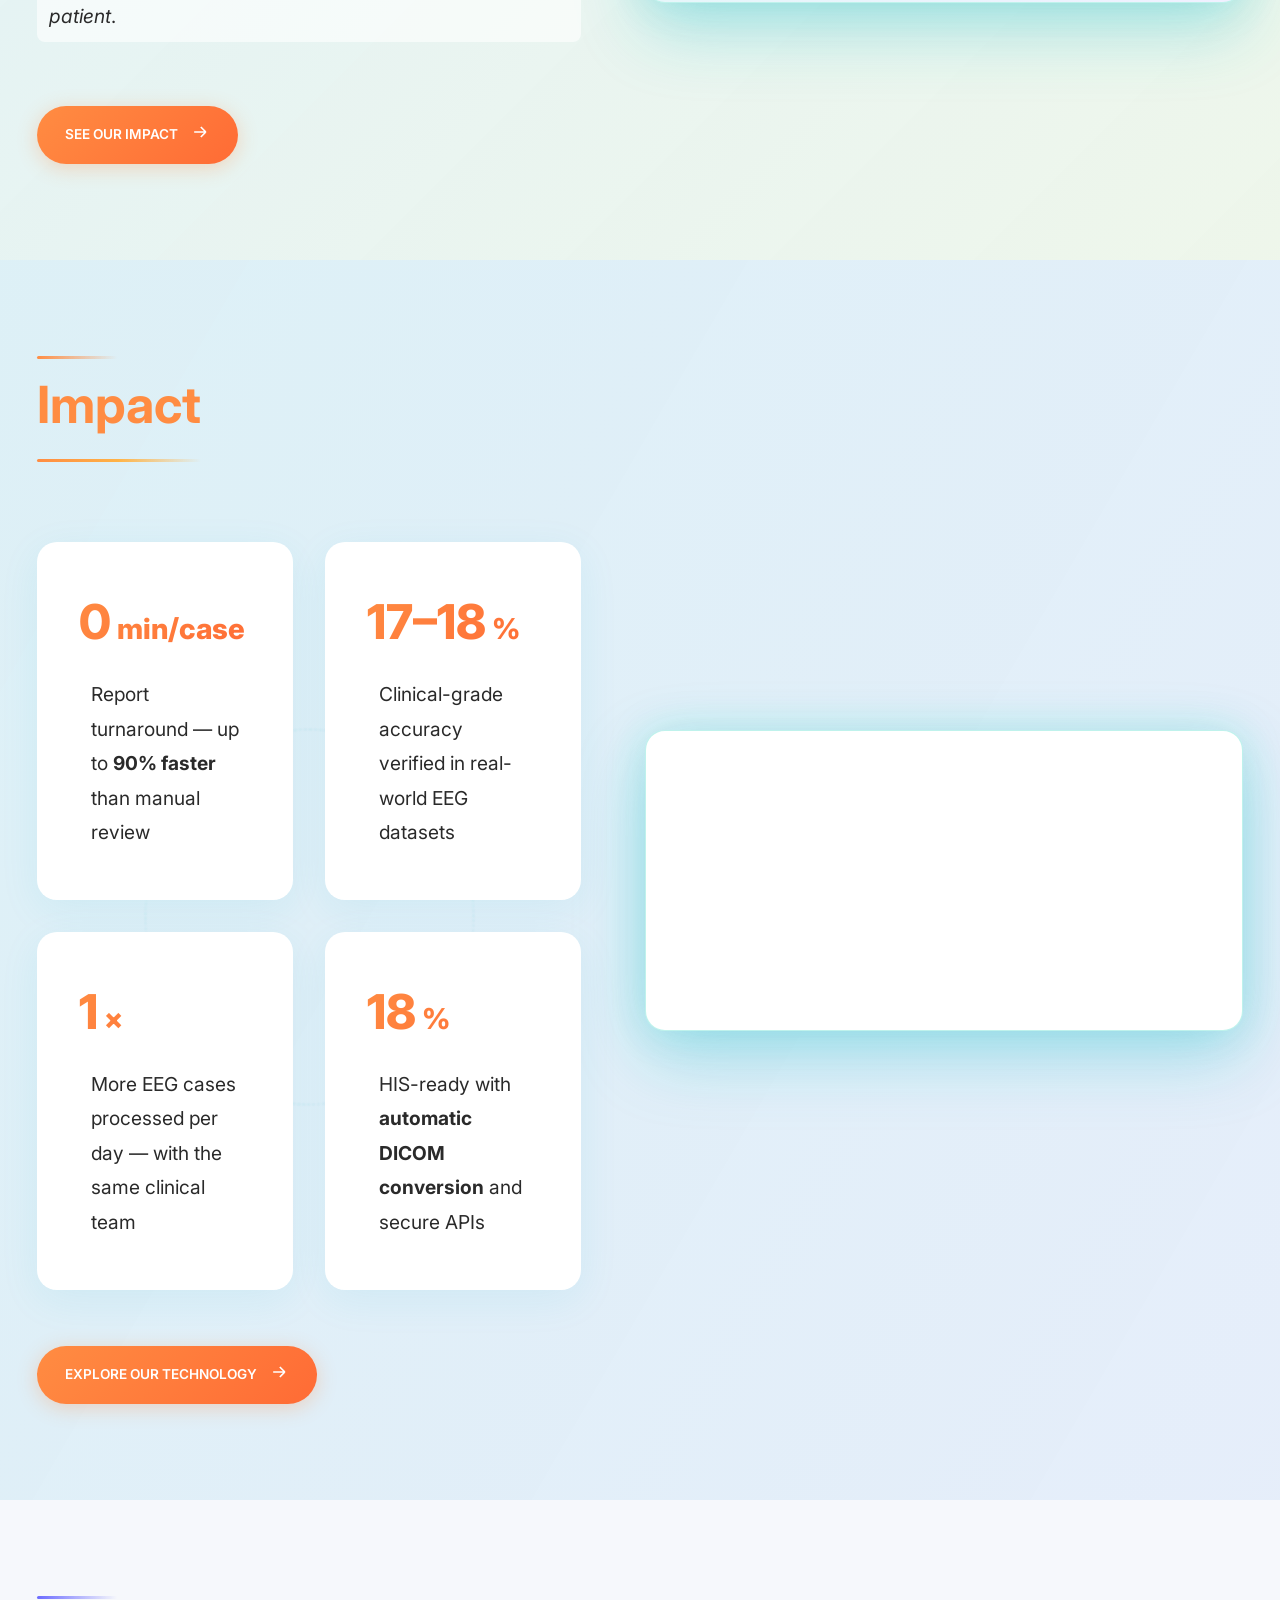
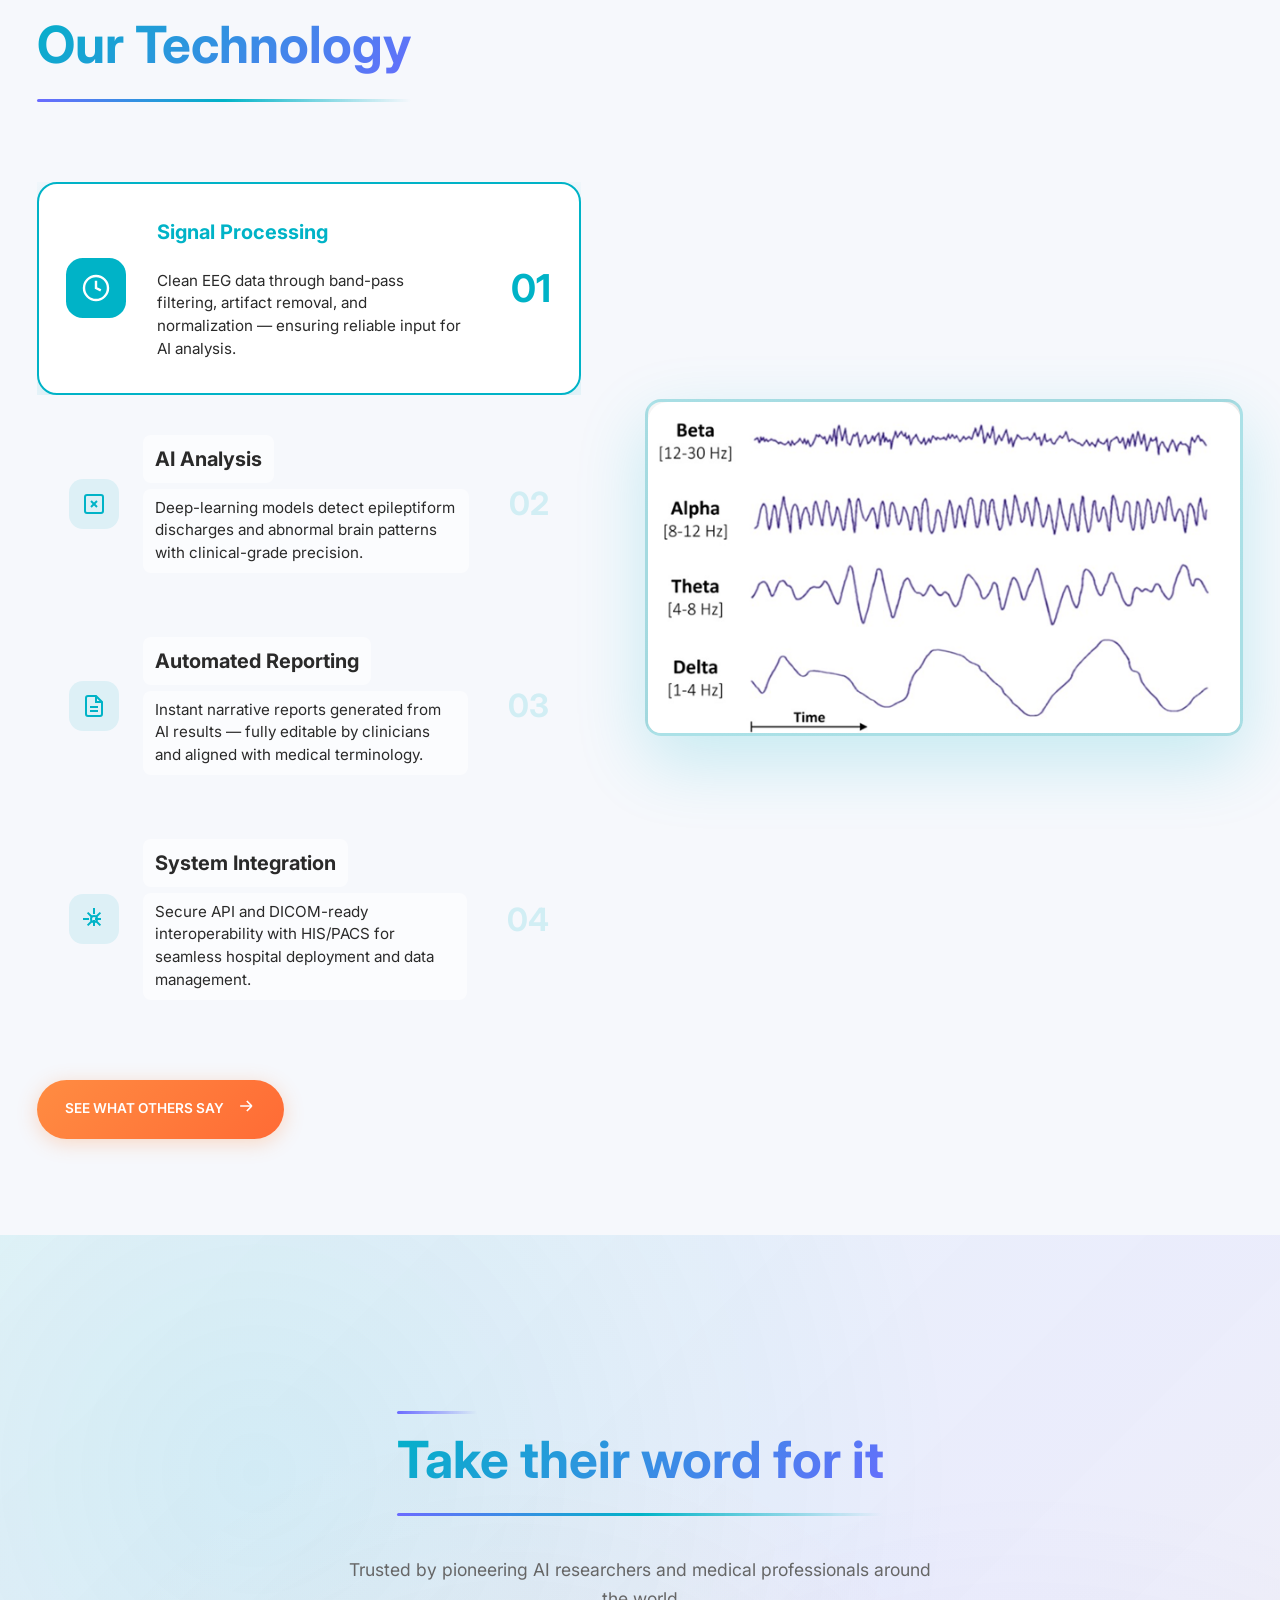
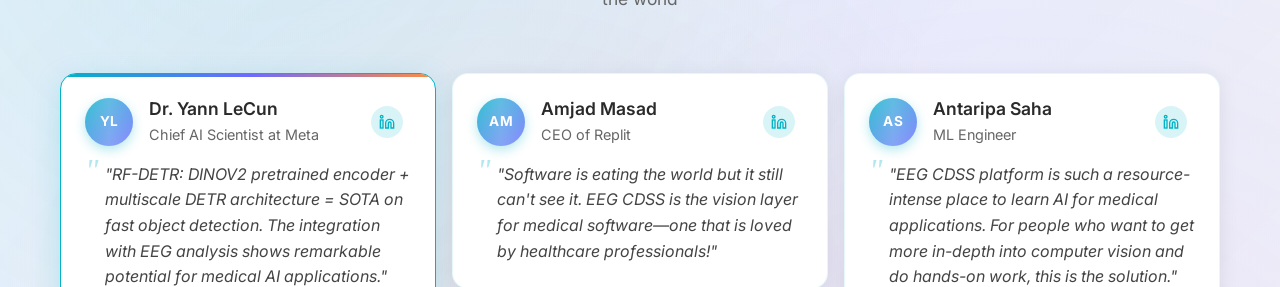
==== commit a7627b18: "add multi video" ====
--- a/index.html
+++ b/index.html
@@ -93,7 +93,7 @@
                             <div class="icon_wrapper"><div class="icon-dot"></div></div>
                             <div class="button_text">Partners</div>
                         </a> -->
-                        <a href="https://egrams.co" class="contact-us-button" data-i18n="nav.contact">Contact Us</a>
+                        <a href="mailto:contact@egrams.co" class="contact-us-button" data-i18n="nav.contact">Contact Us</a>
                         <a href="#" id="langToggle" class="lang-toggle" aria-label="Switch language">
                             <span class="lang-flag" id="langFlag">
                                 <svg width="24" height="18" viewBox="0 0 24 18" fill="none" xmlns="http://www.w3.org/2000/svg">
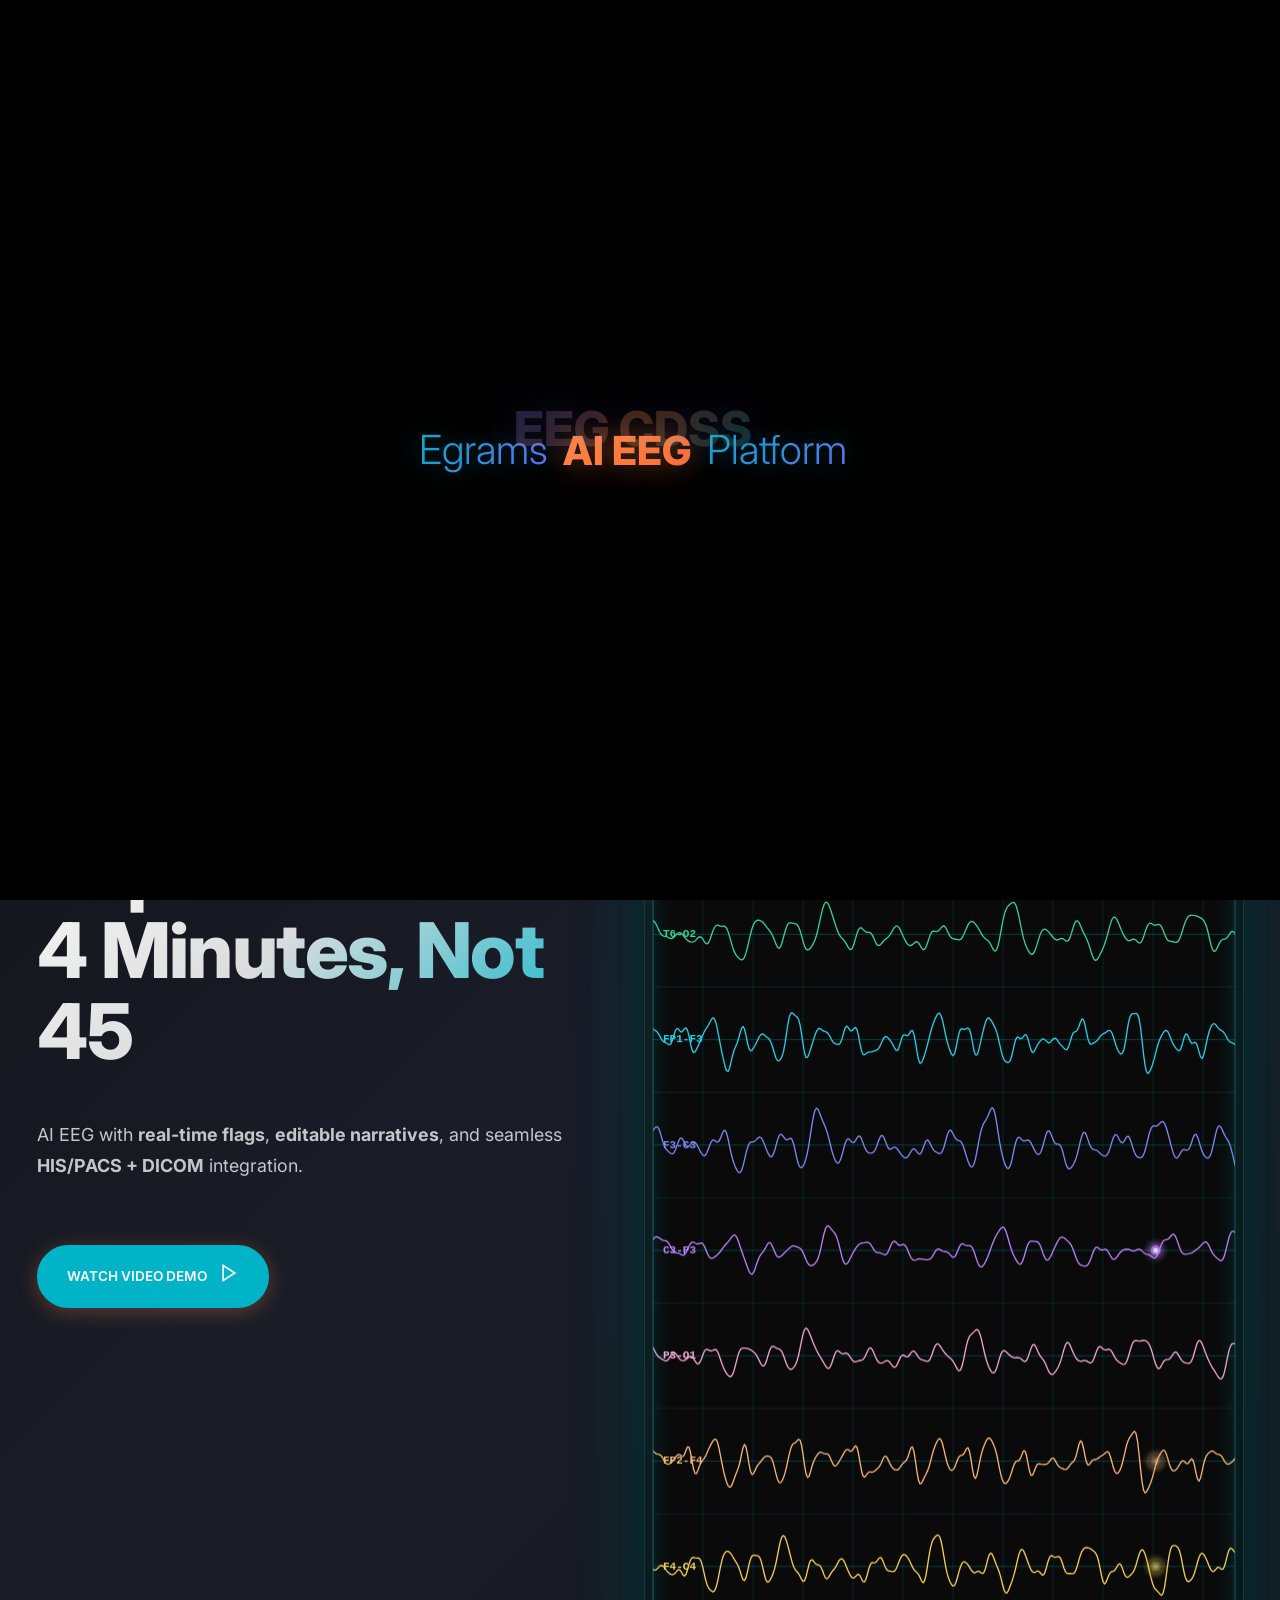
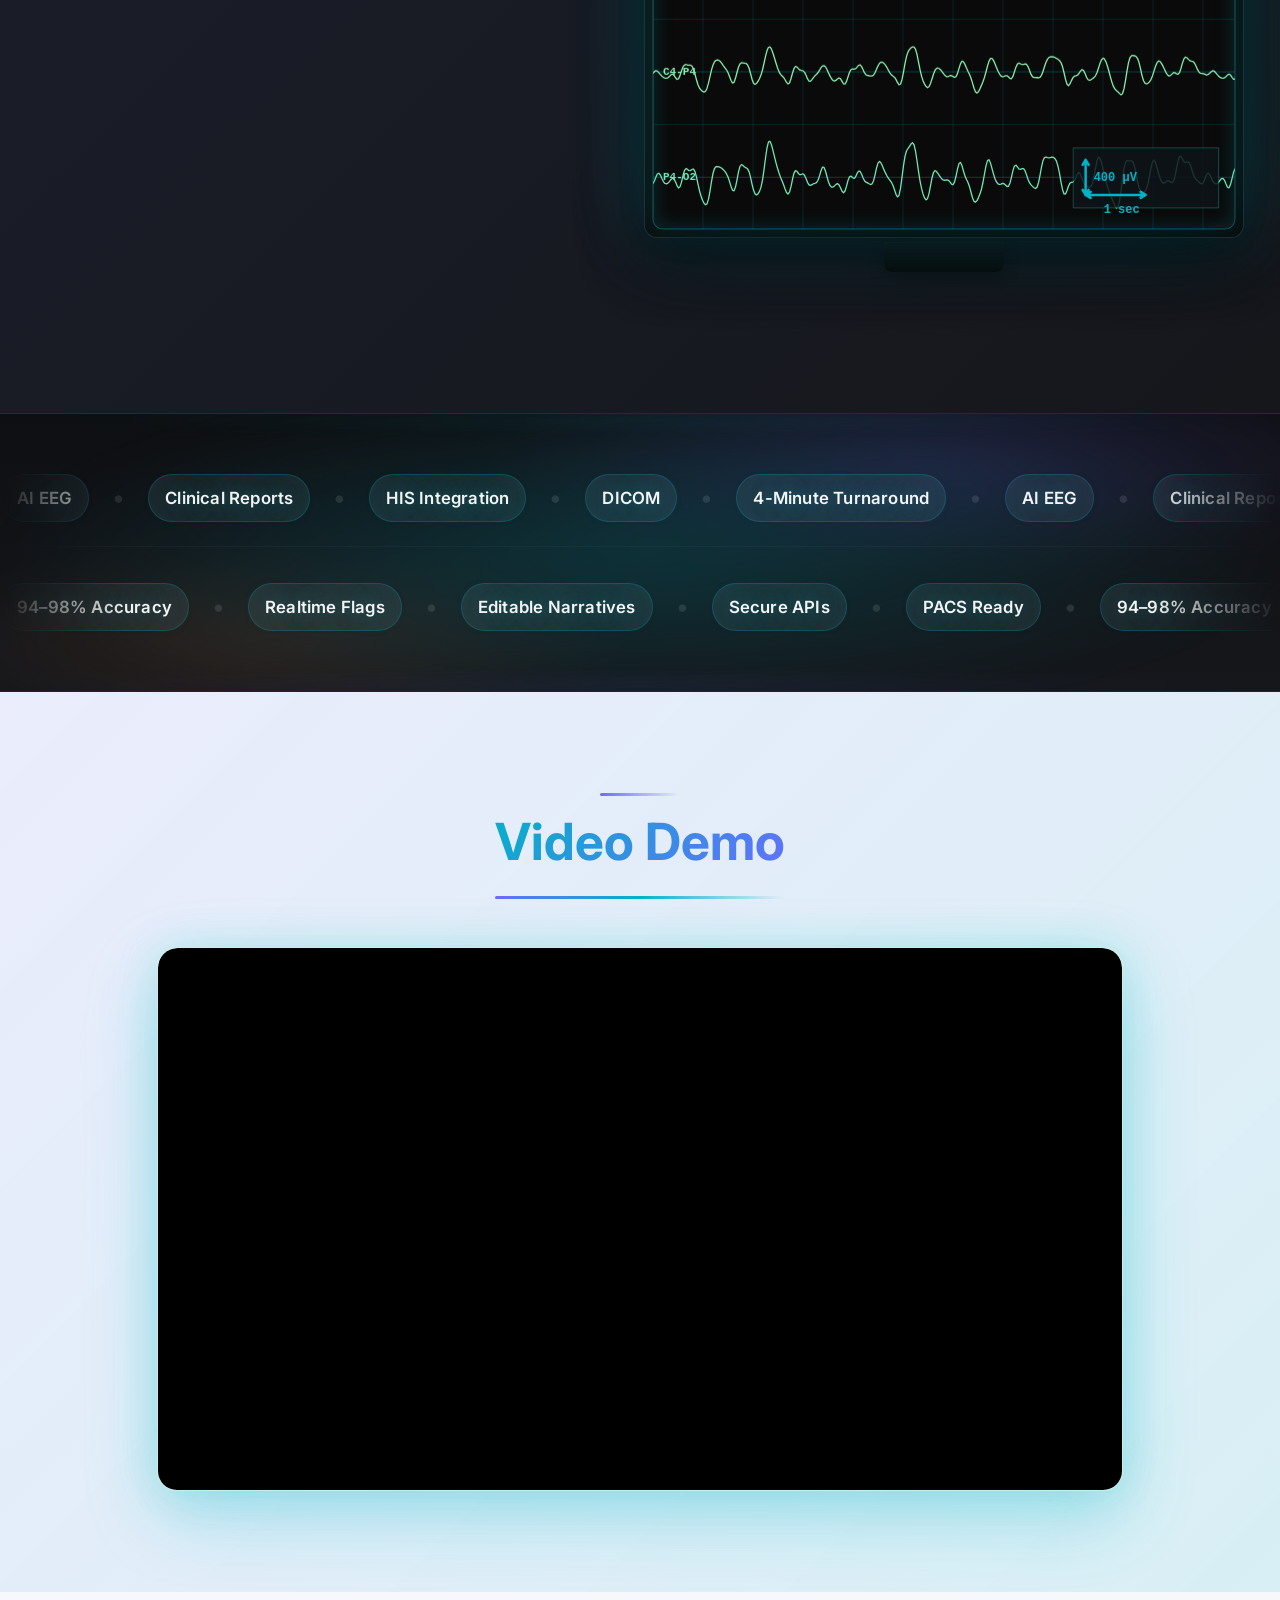
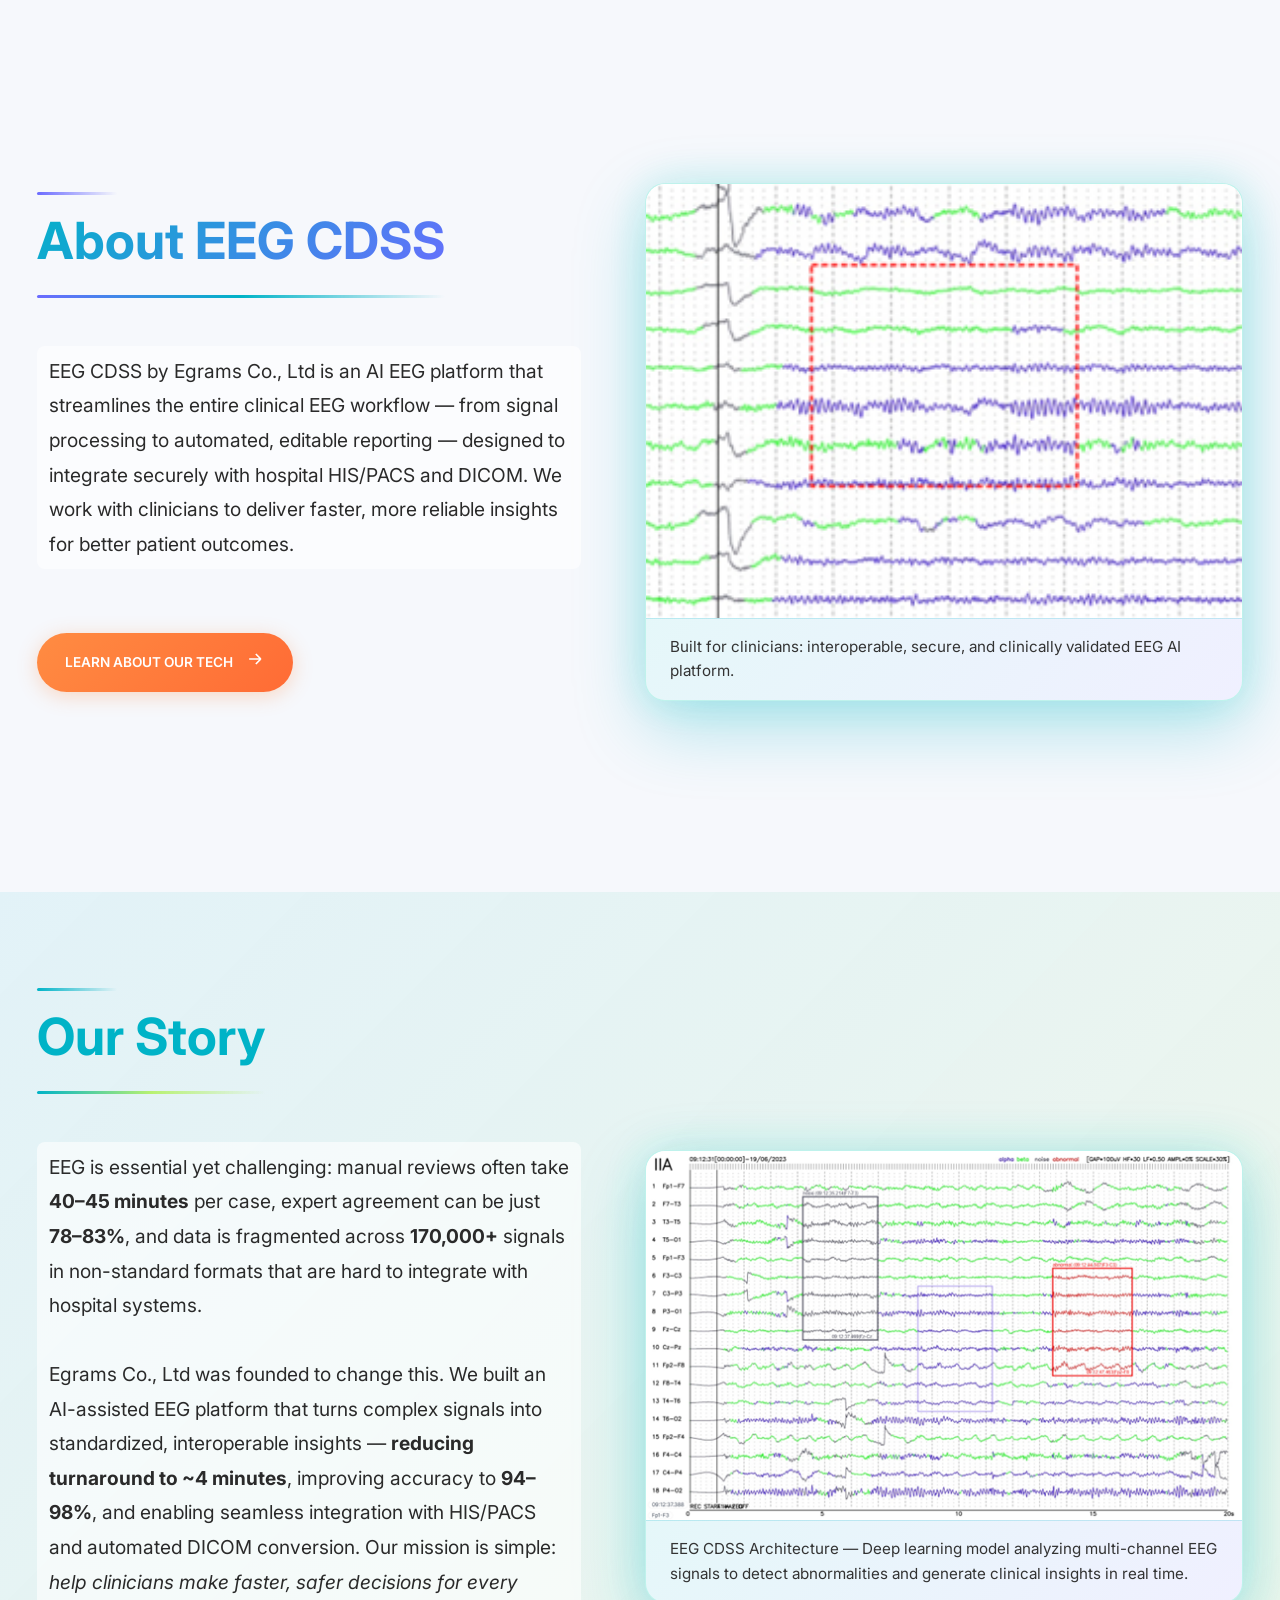
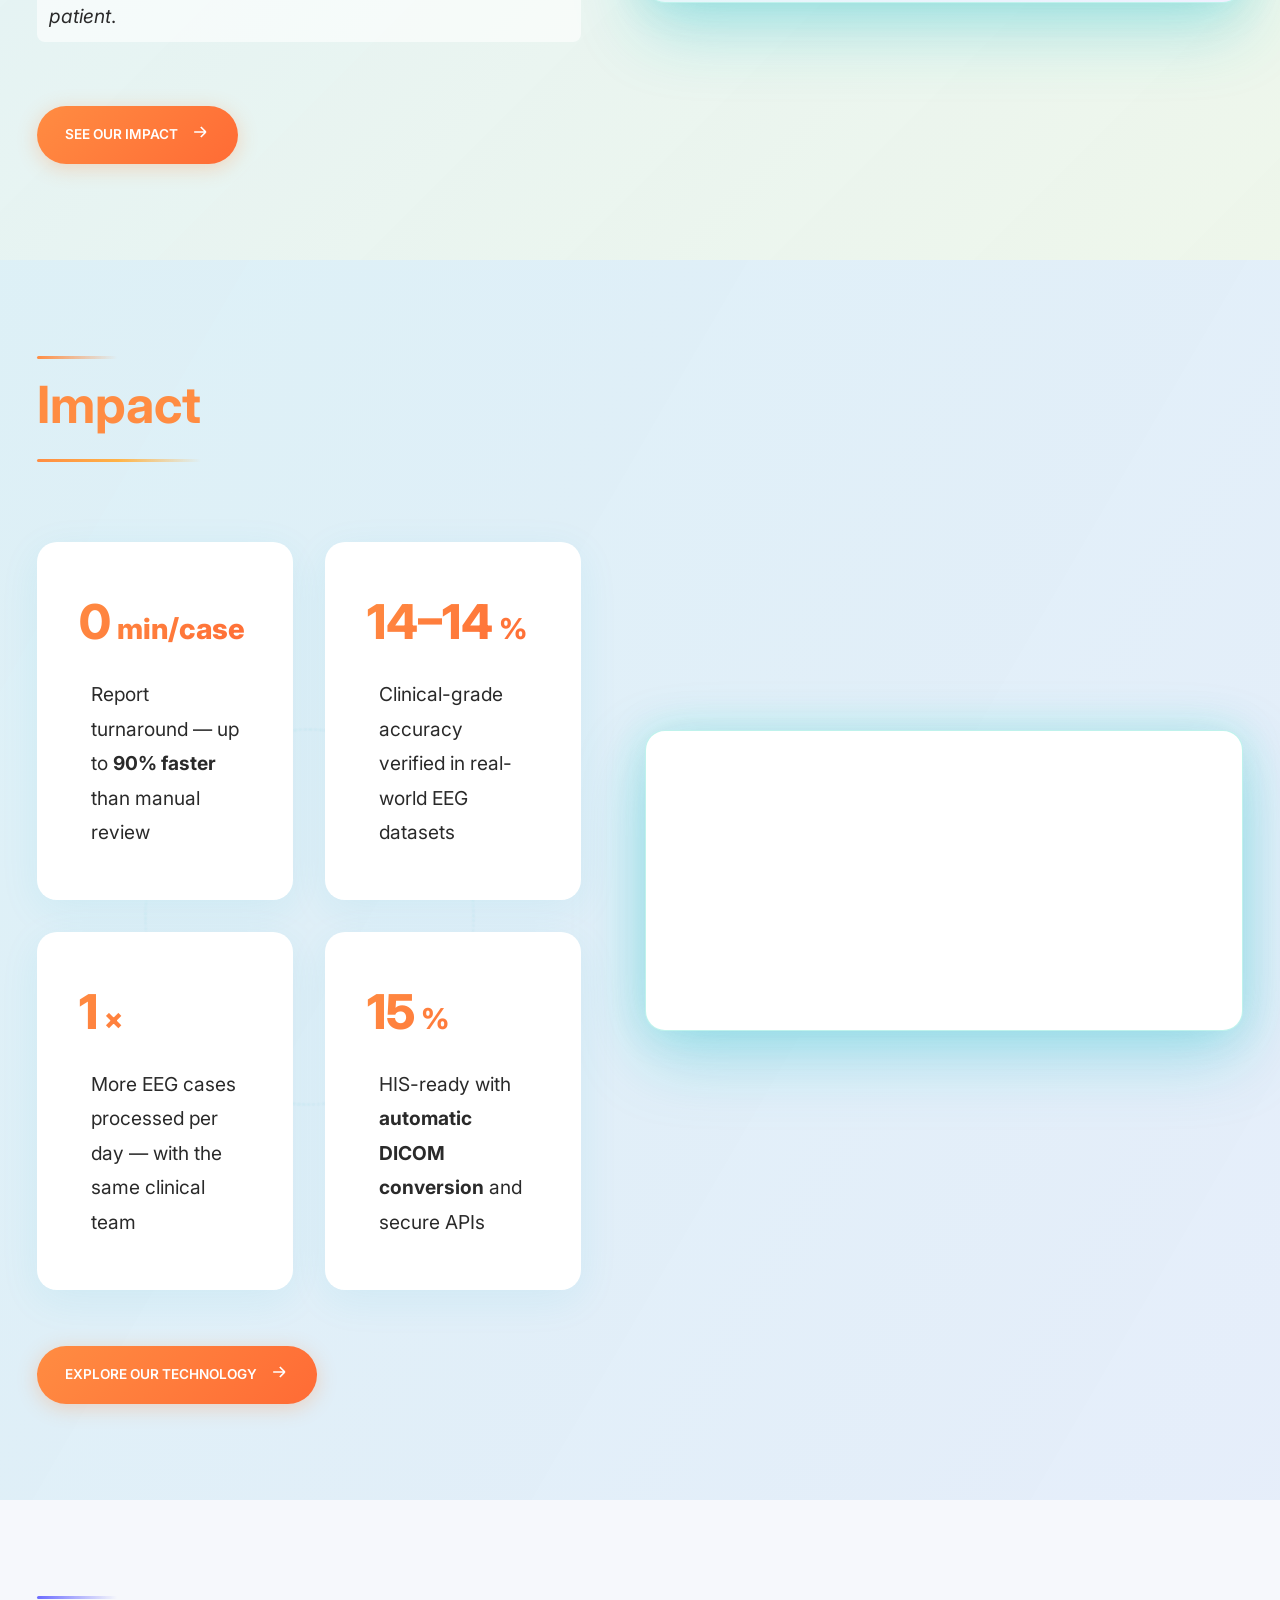
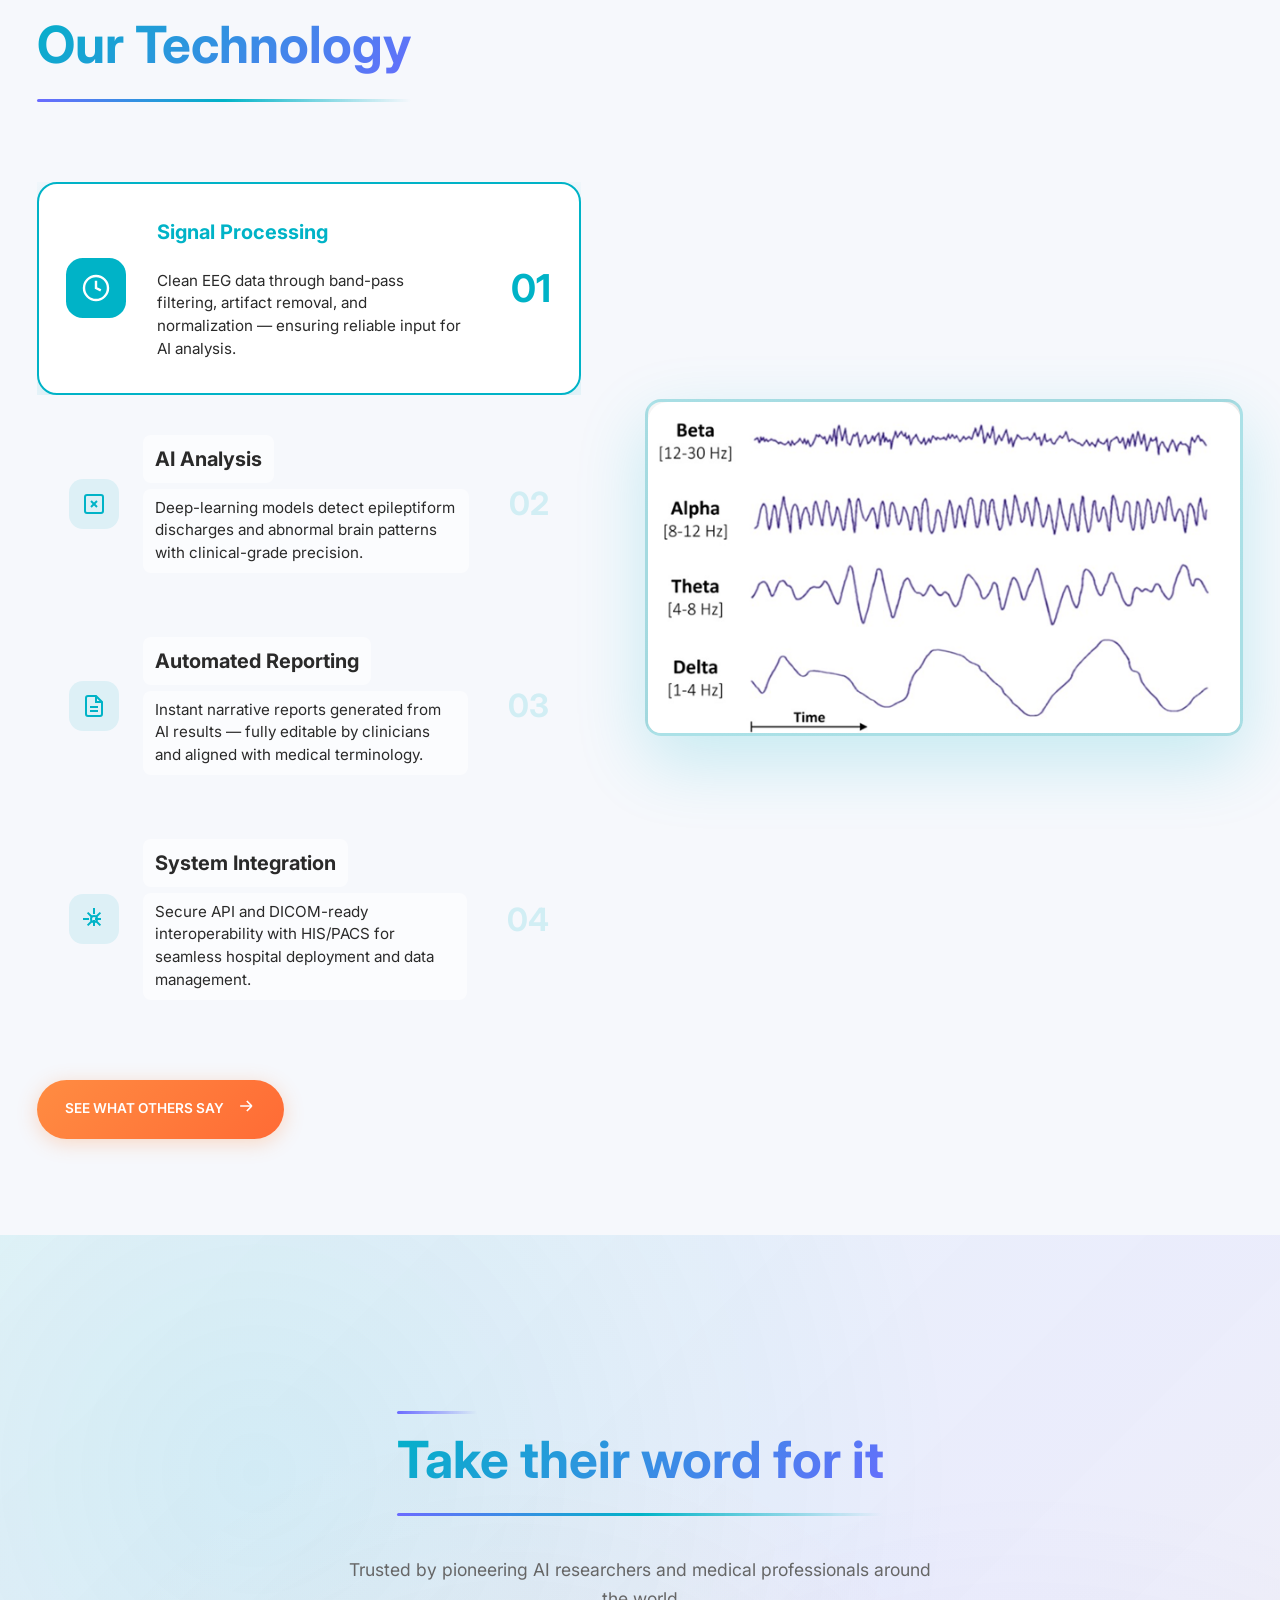
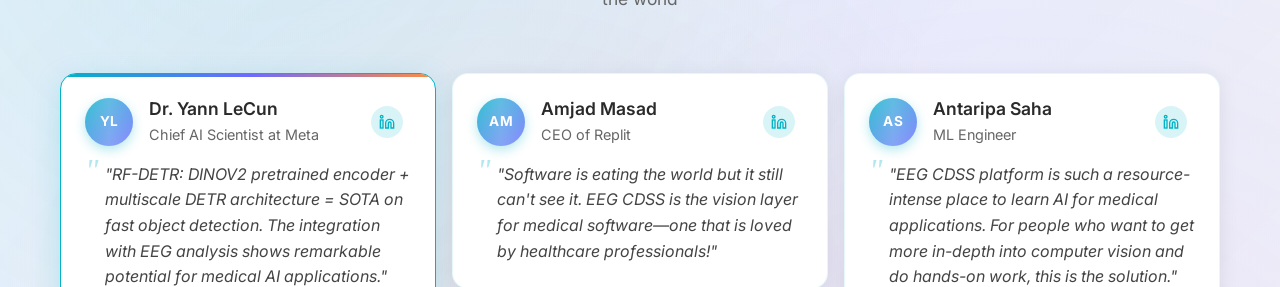
==== commit f4155e1f: "add multi video" ====
--- a/index.html
+++ b/index.html
@@ -306,7 +306,11 @@
                     <div class="video-demo-container">
                         <div class="video-wrapper">
                             <iframe id="demoVideo" width="100%" height="100%"
-                                src="https://www.youtube.com/embed/udfpYs3HN18?rel=0&modestbranding=1" frameborder="0"
+                            
+                                src="https://www.youtube.com/embed/udfpYs3HN18?rel=0&modestbranding=1"
+                                data-video-en="https://www.youtube.com/embed/udfpYs3HN18?rel=0&modestbranding=1"
+                                data-video-vi="https://www.youtube.com/embed/sxQCA_k_PcM?rel=0&modestbranding=1"
+                                frameborder="0"
                                 allow="accelerometer; autoplay; clipboard-write; encrypted-media; gyroscope; picture-in-picture"
                                 allowfullscreen>
                             </iframe>
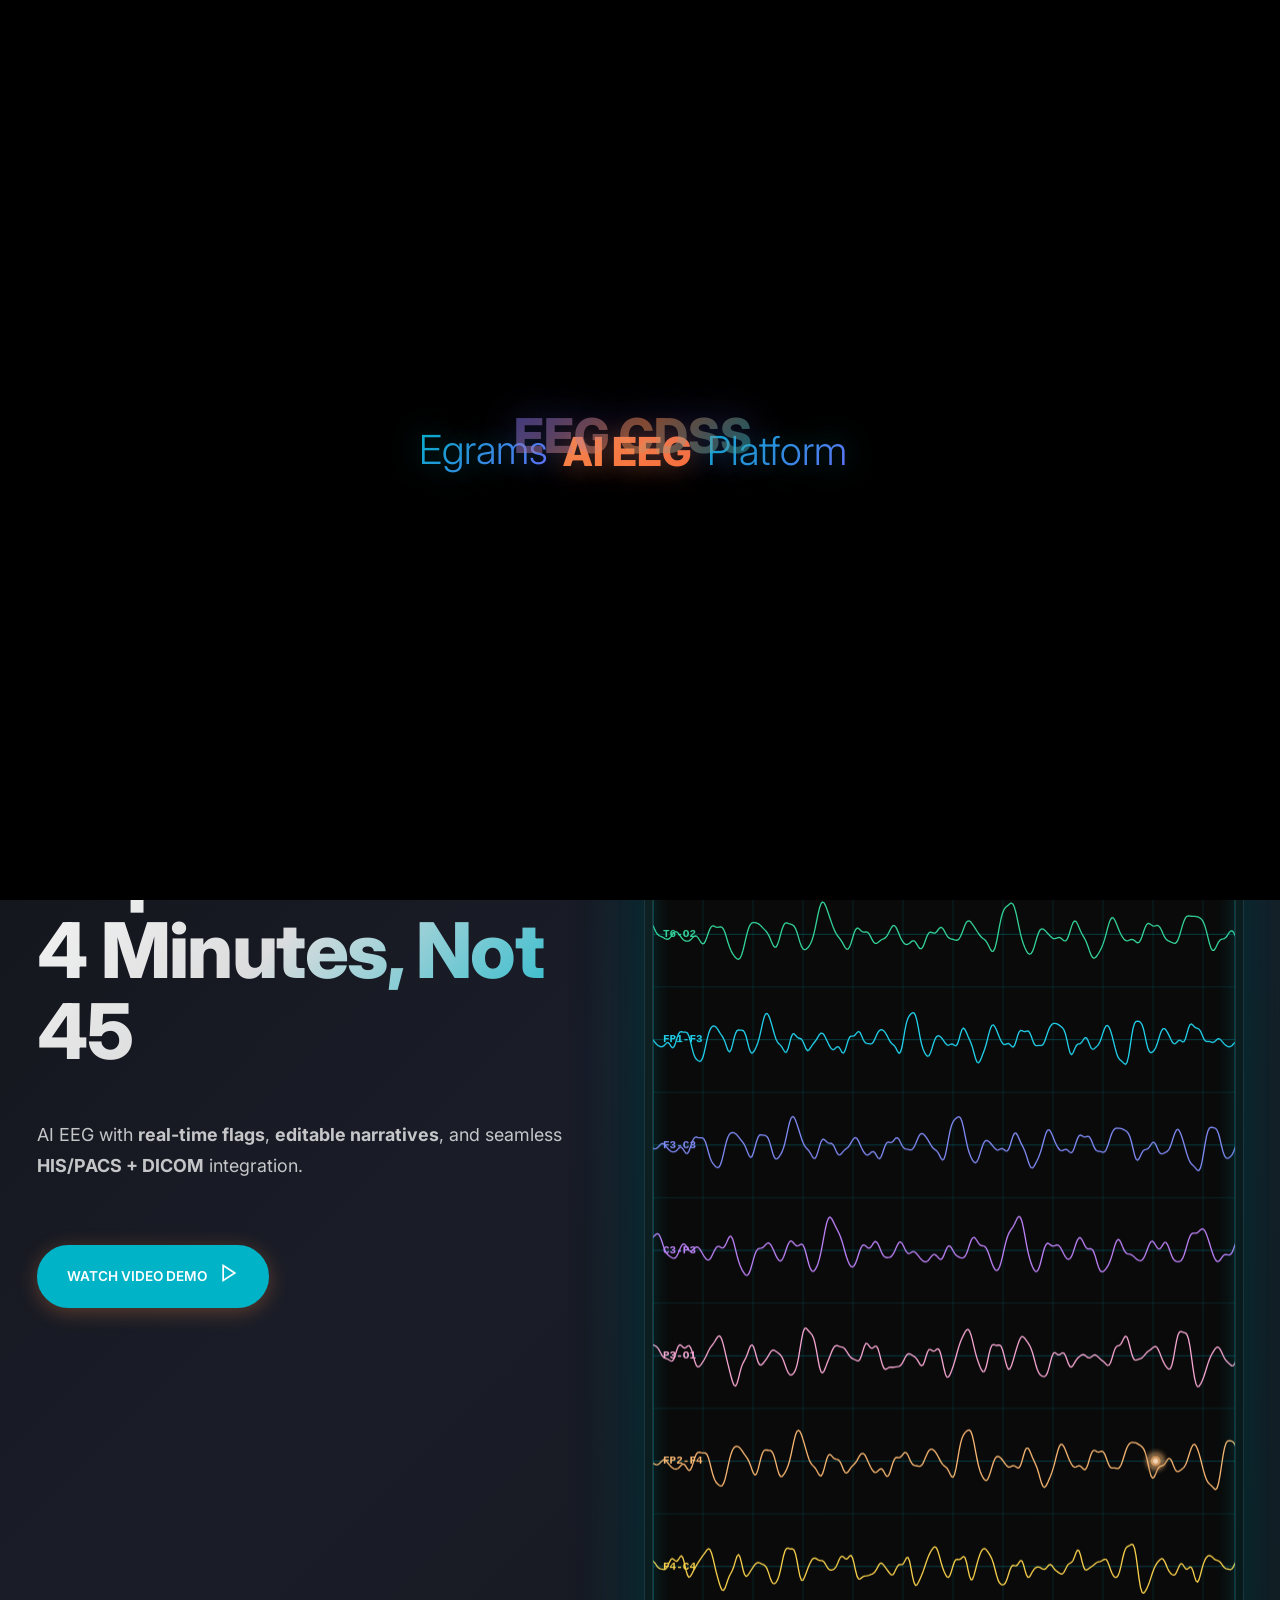
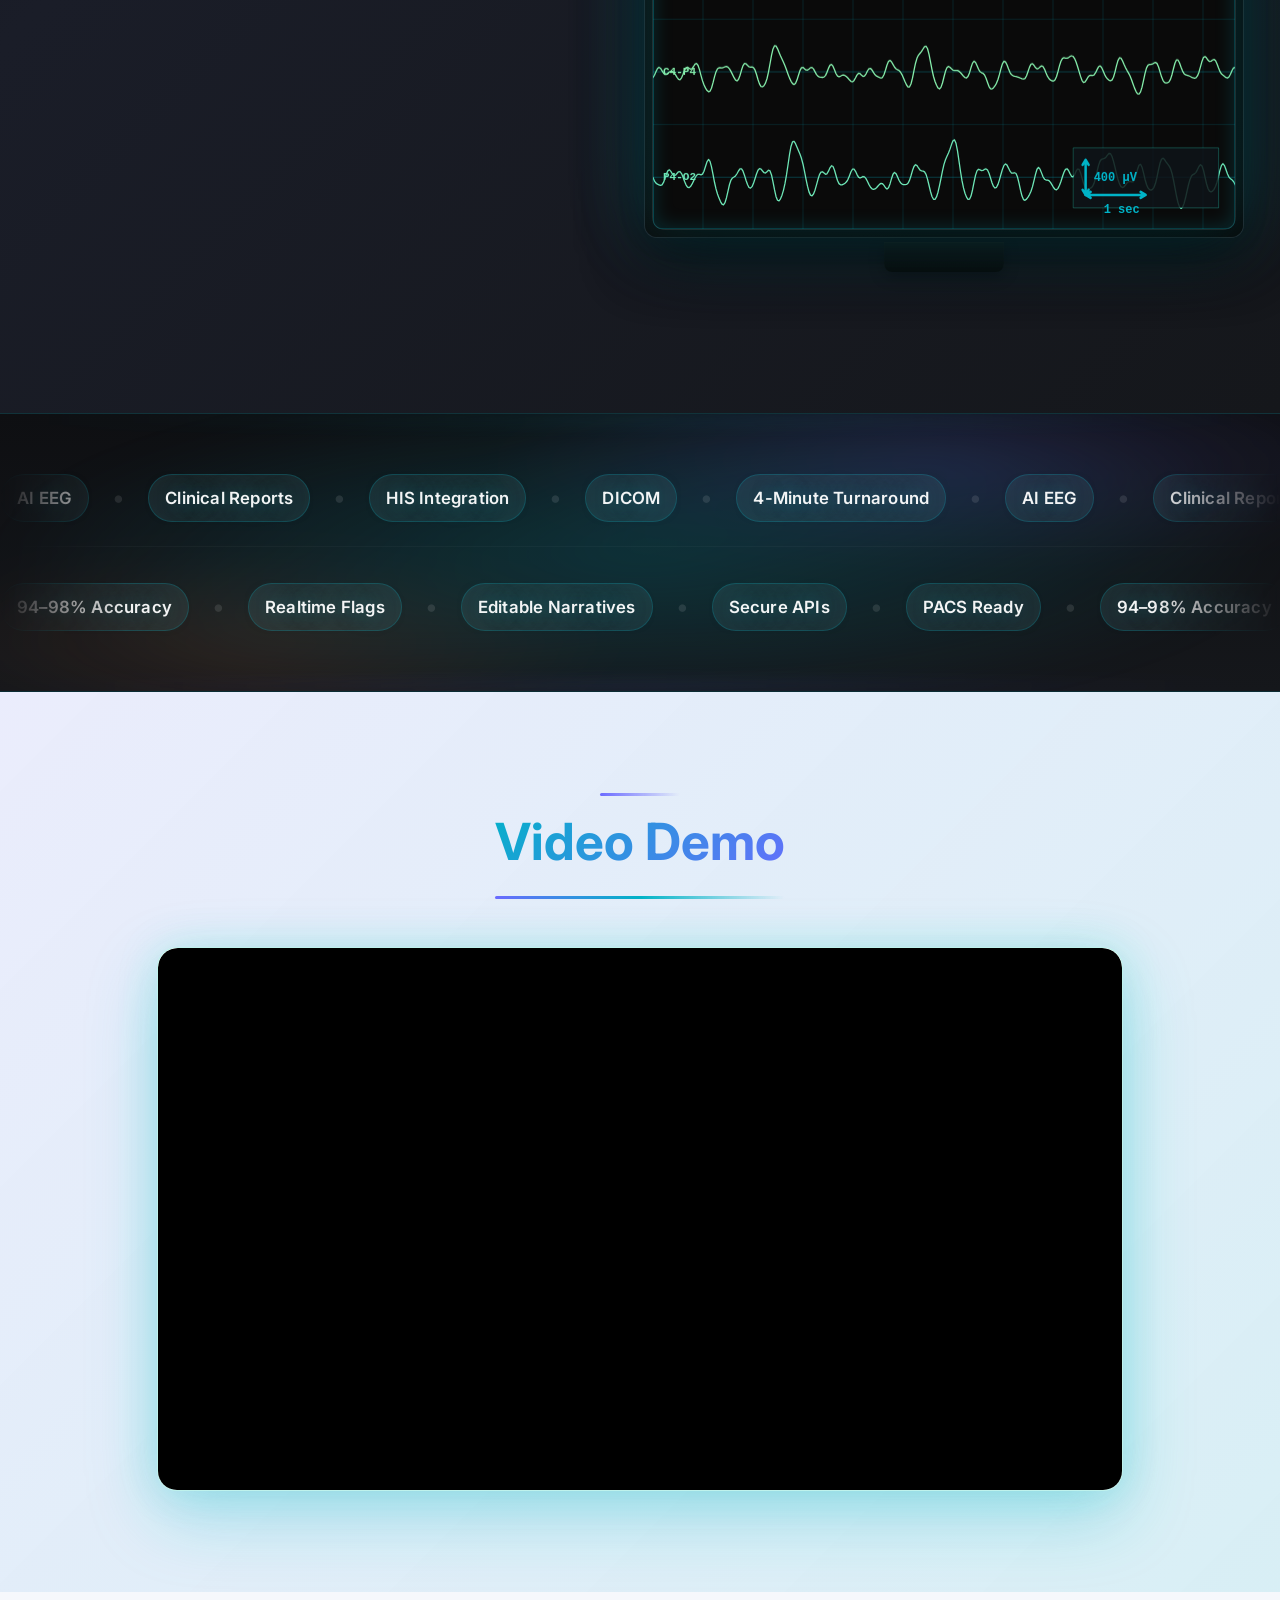
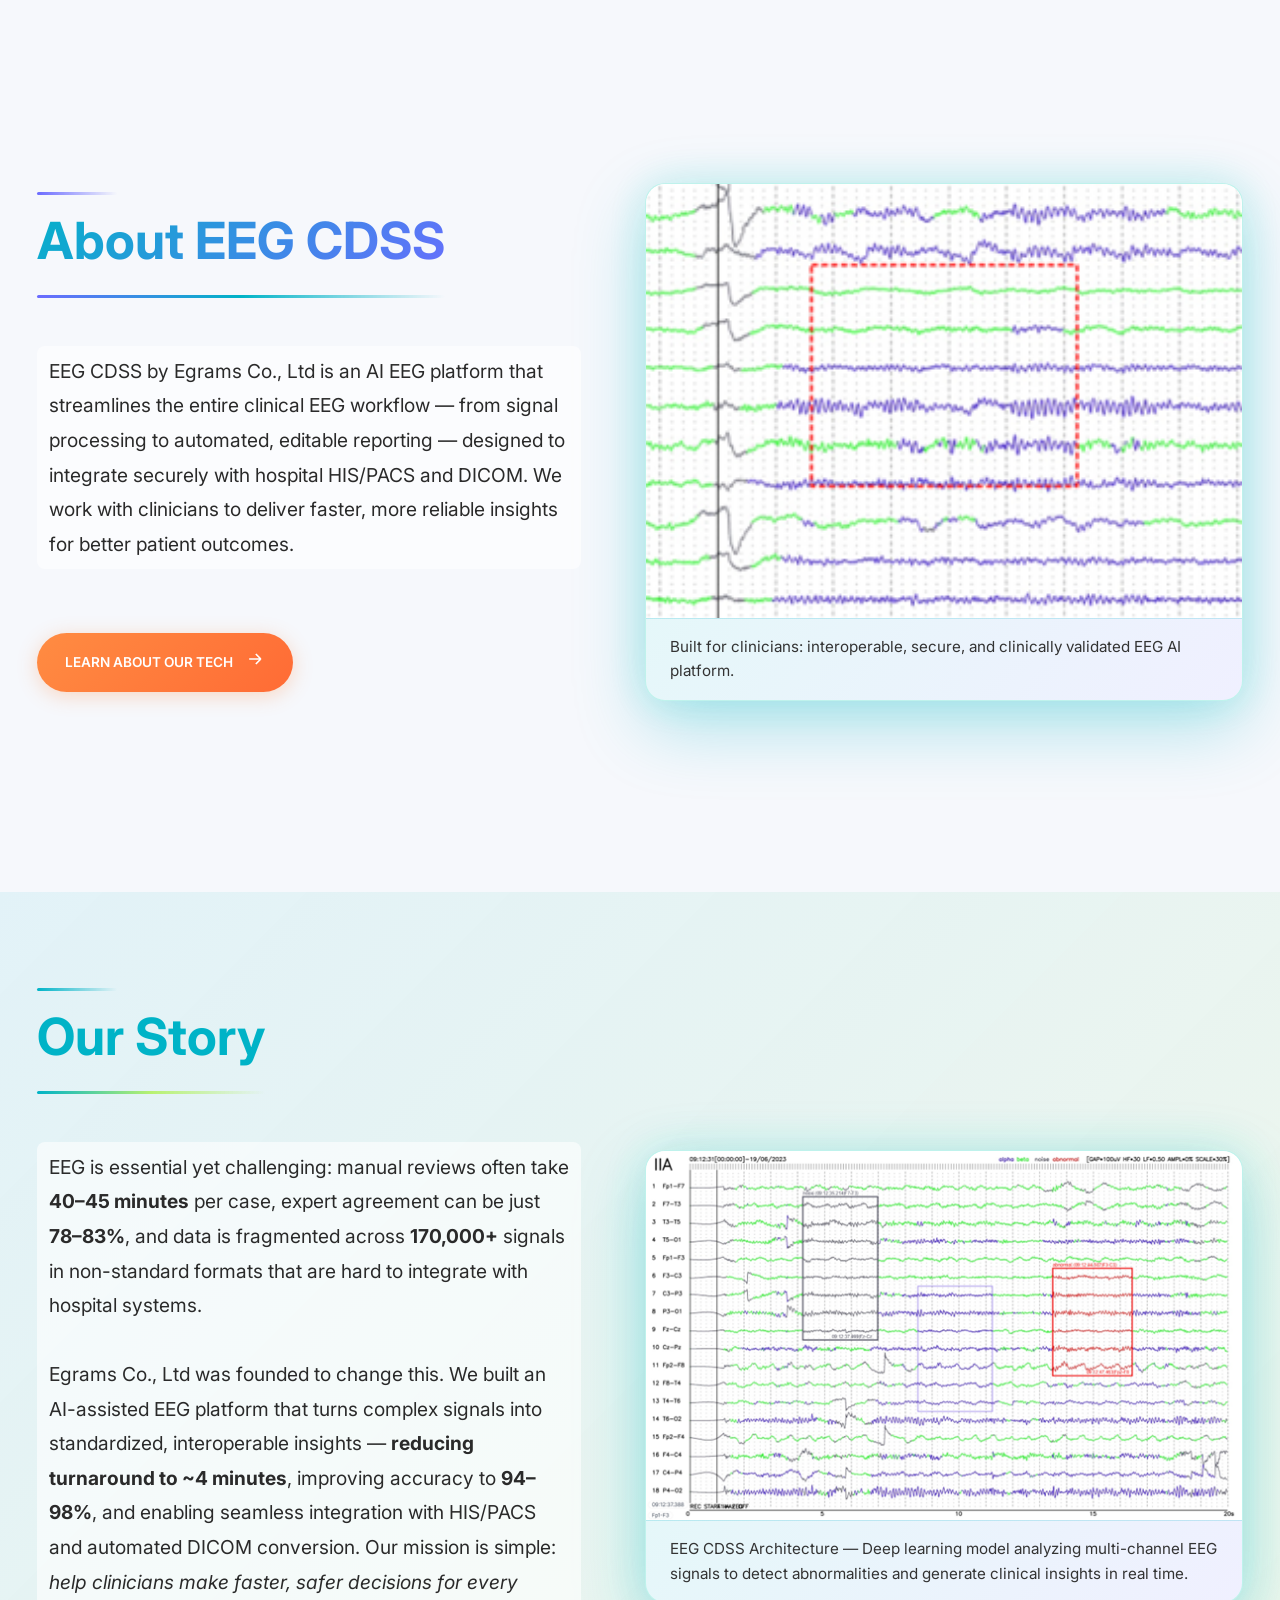
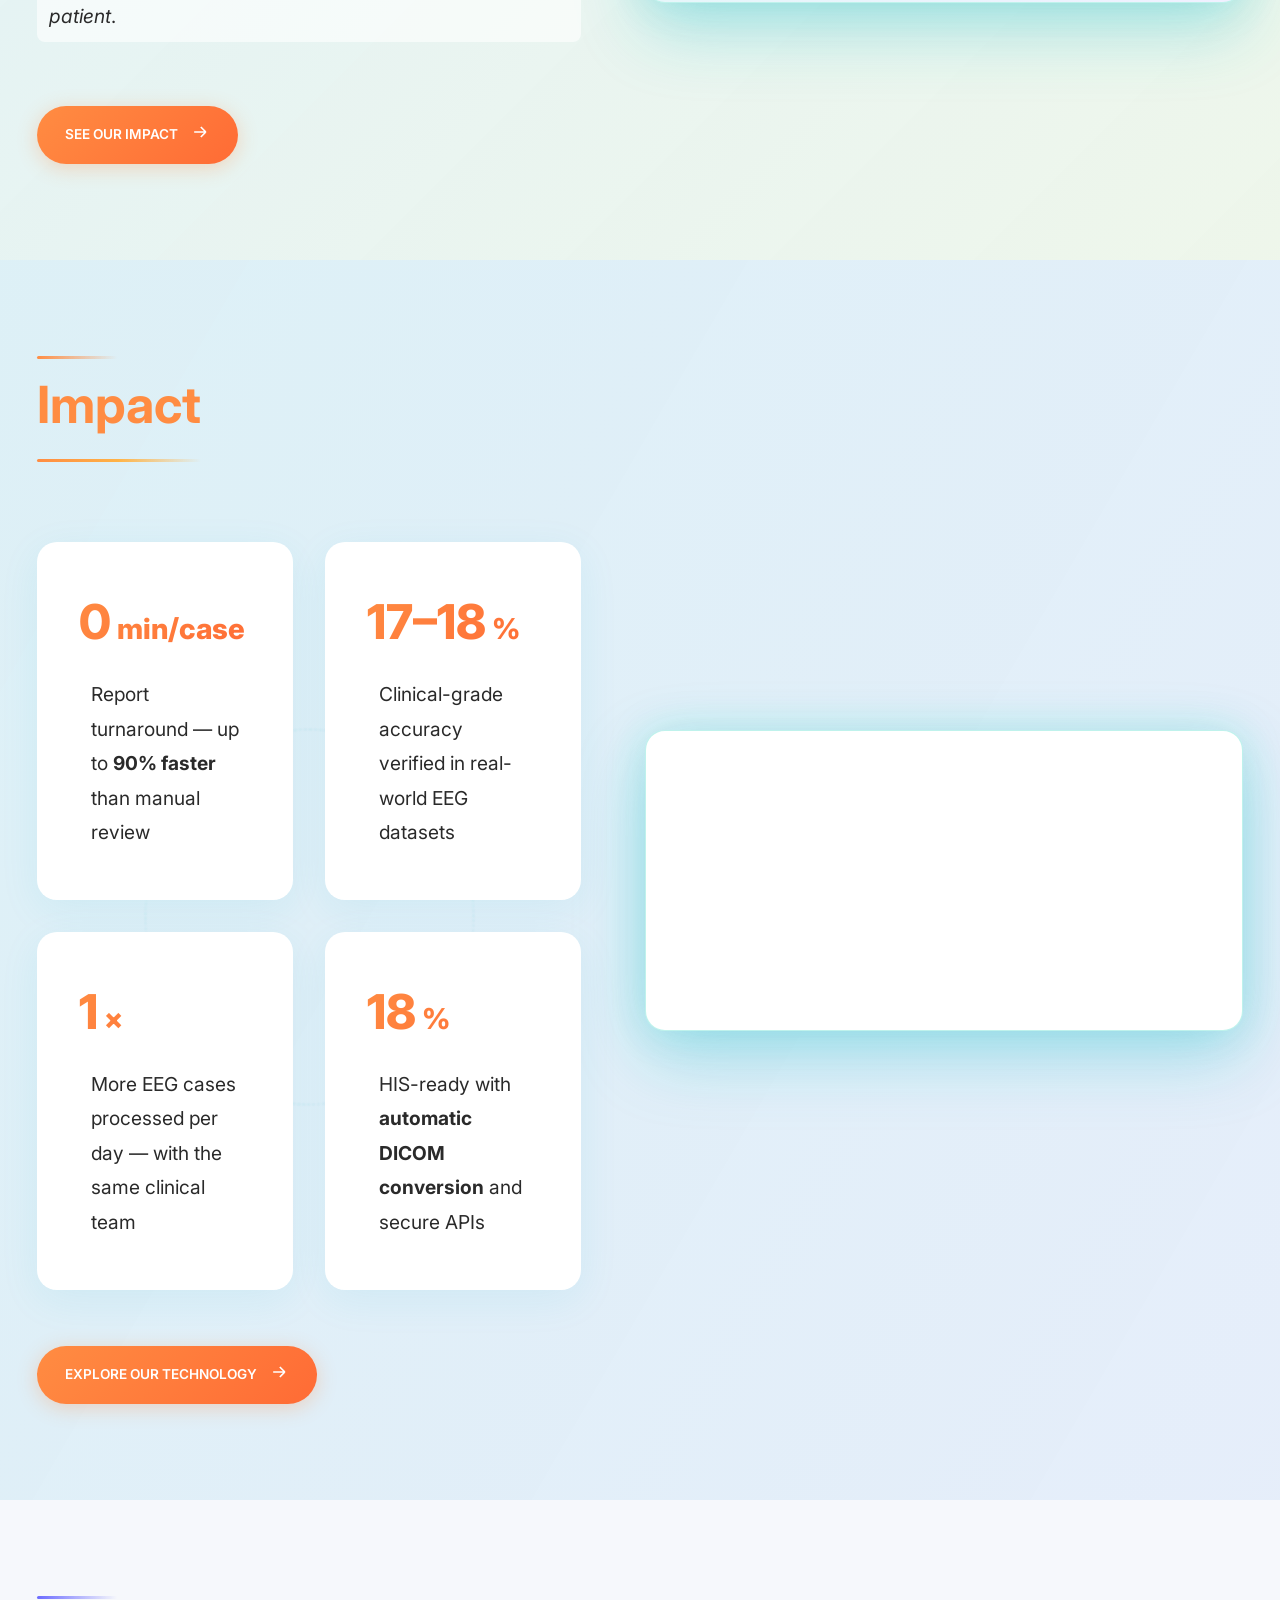
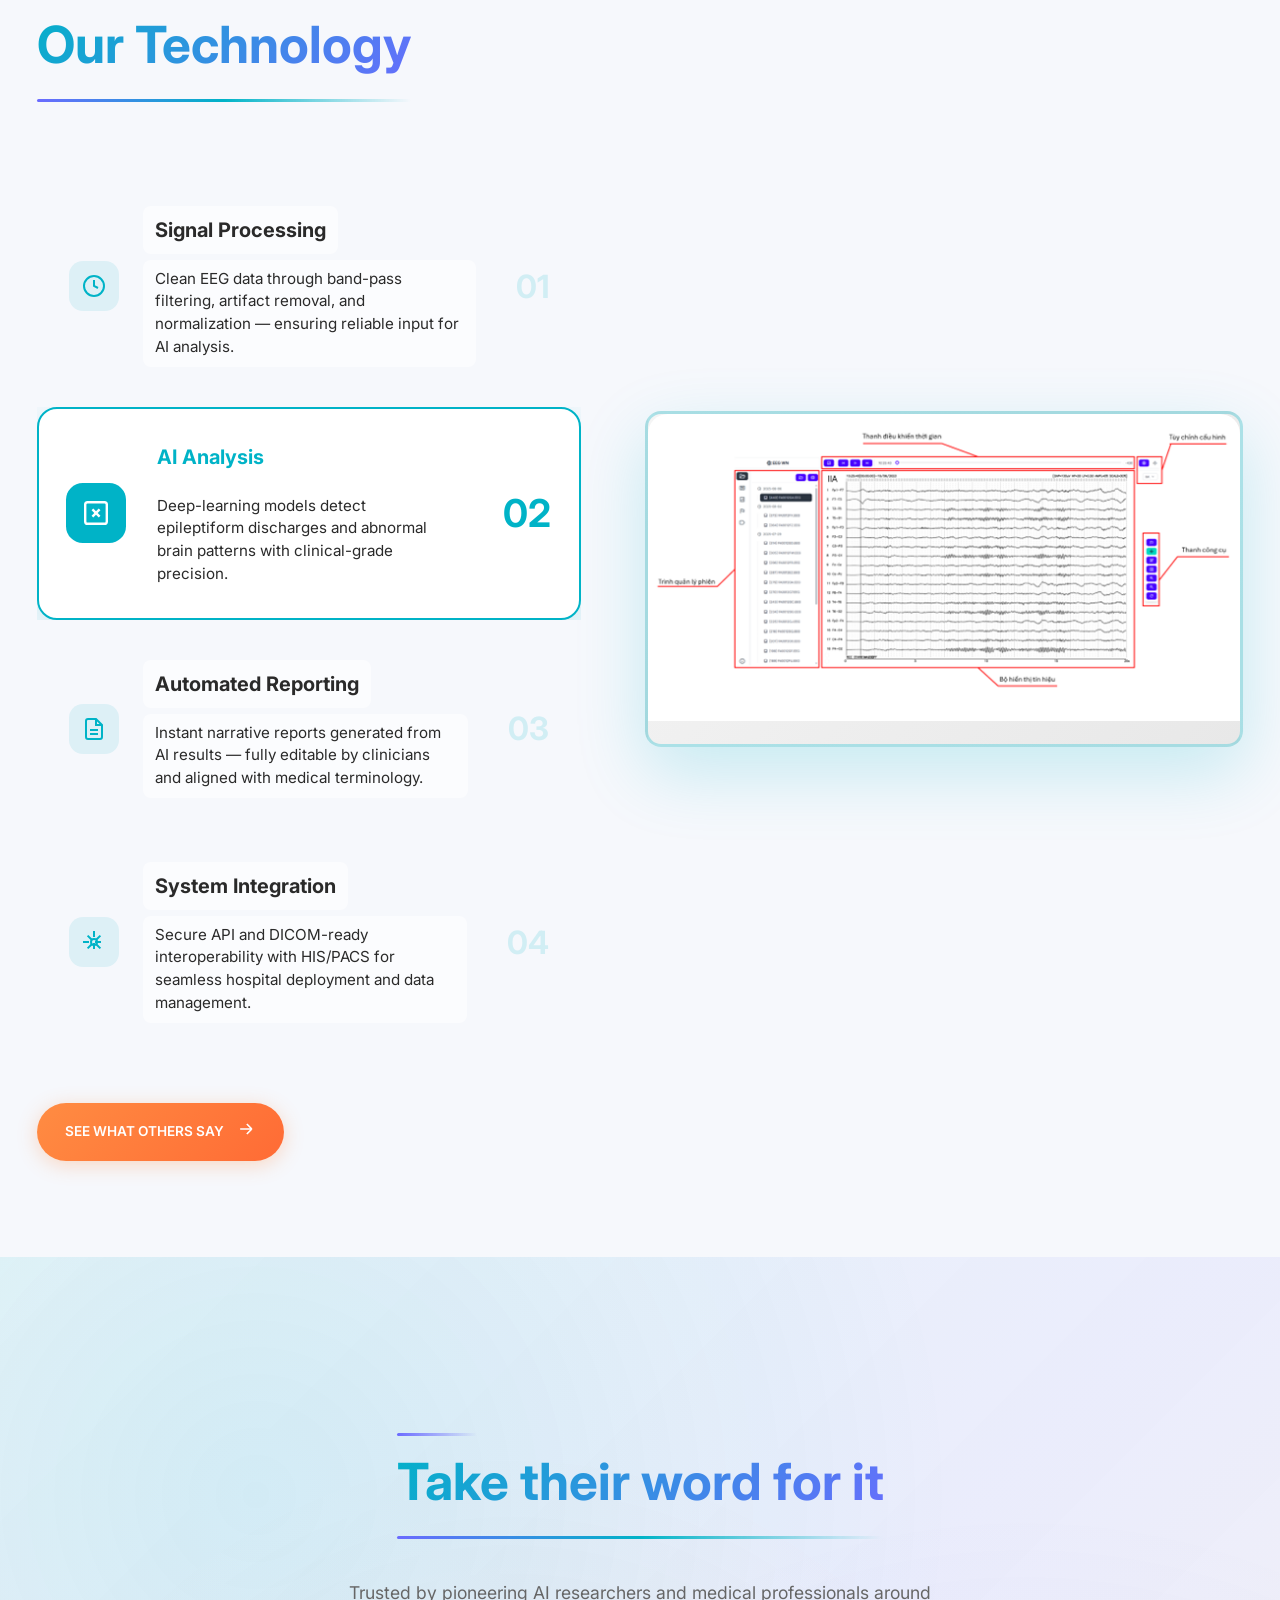
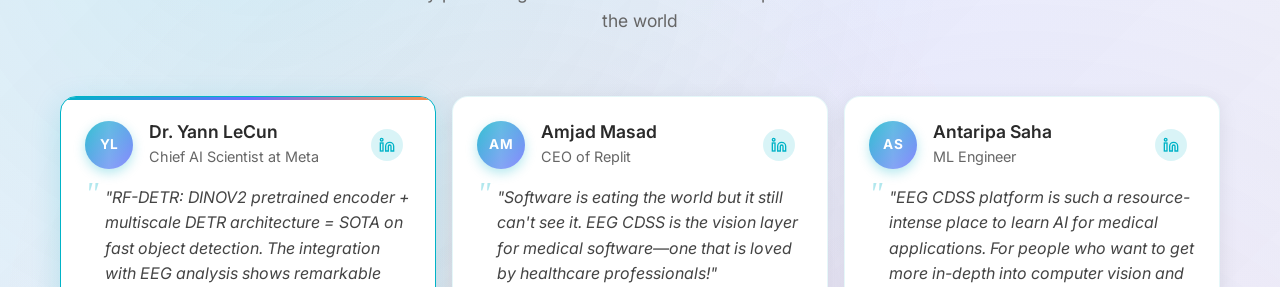
==== commit d663db8f: "video demo vi" ====
--- a/index.html
+++ b/index.html
@@ -309,7 +309,7 @@
                             
                                 src="https://www.youtube.com/embed/udfpYs3HN18?rel=0&modestbranding=1"
                                 data-video-en="https://www.youtube.com/embed/udfpYs3HN18?rel=0&modestbranding=1"
-                                data-video-vi="https://www.youtube.com/embed/sxQCA_k_PcM?rel=0&modestbranding=1"
+                                data-video-vi="https://www.youtube.com/embed/OgqR58Ljy0E?rel=0&modestbranding=1"
                                 frameborder="0"
                                 allow="accelerometer; autoplay; clipboard-write; encrypted-media; gyroscope; picture-in-picture"
                                 allowfullscreen>
